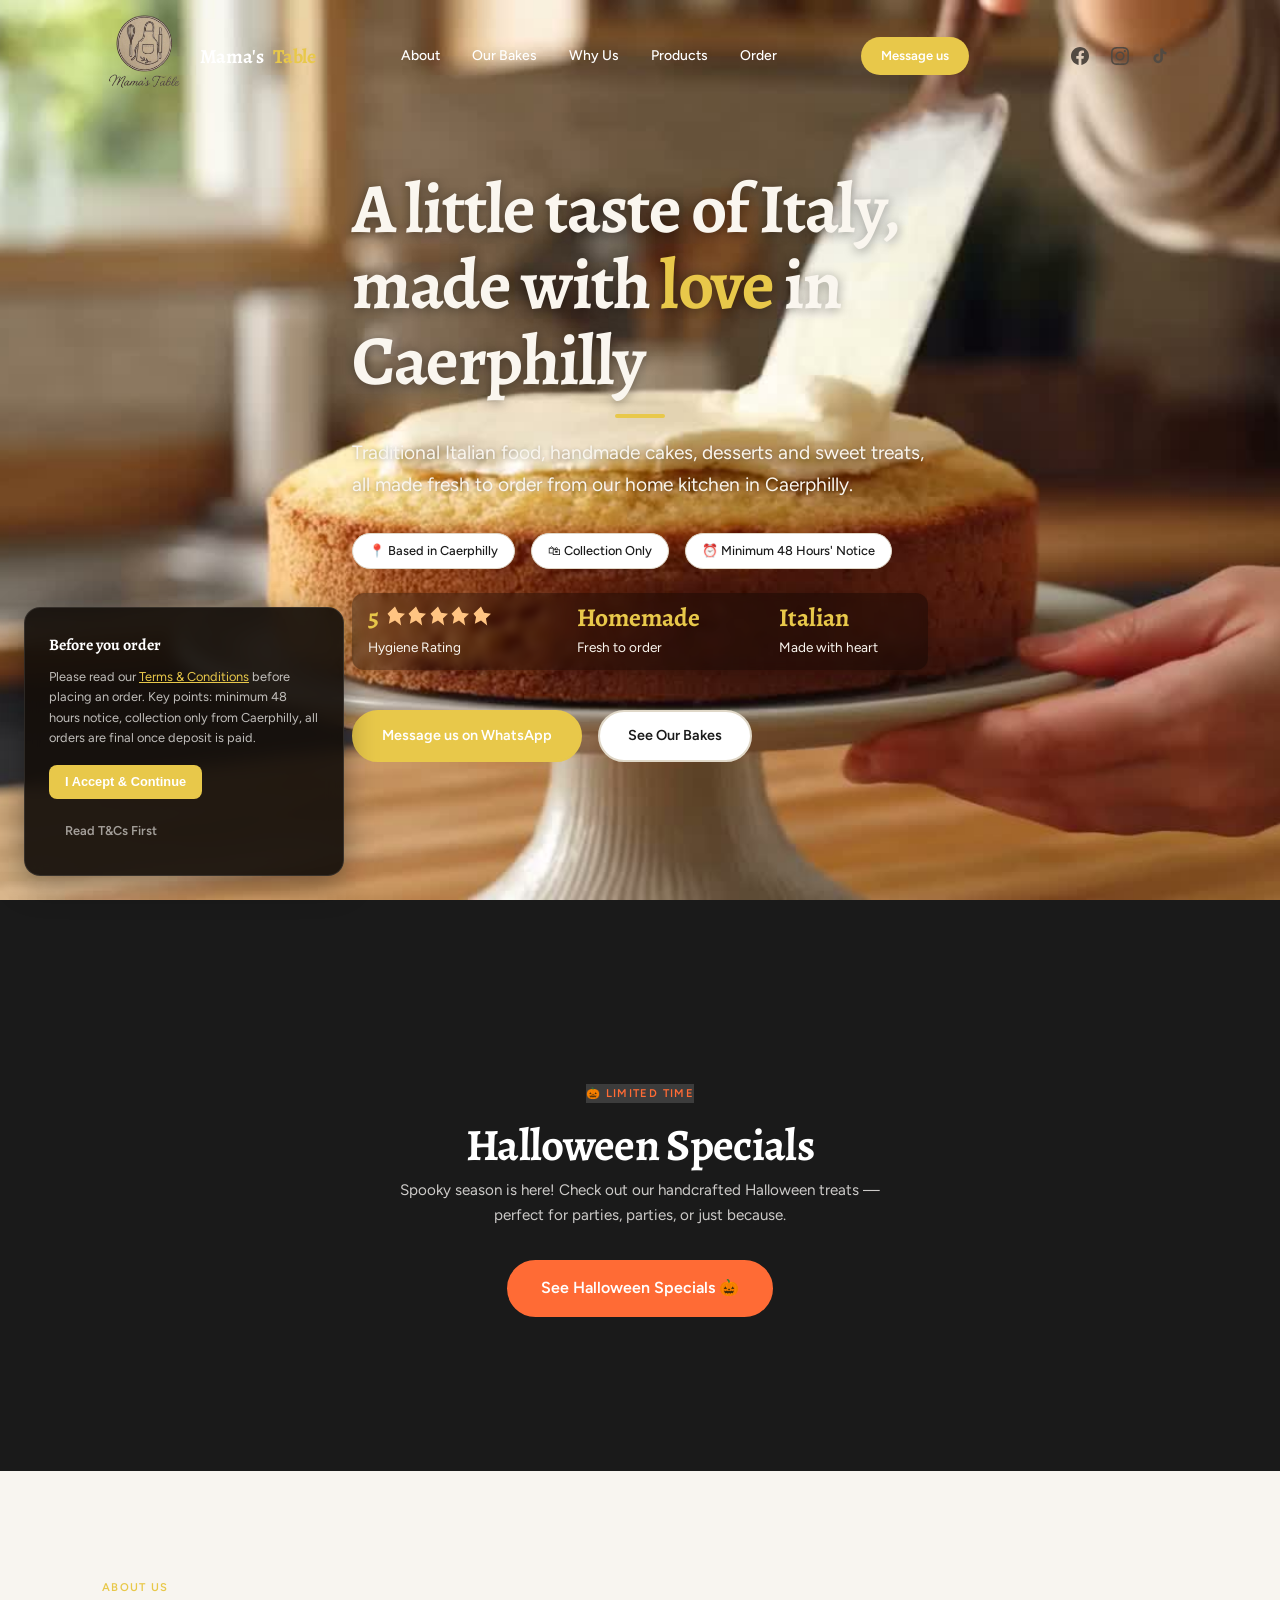
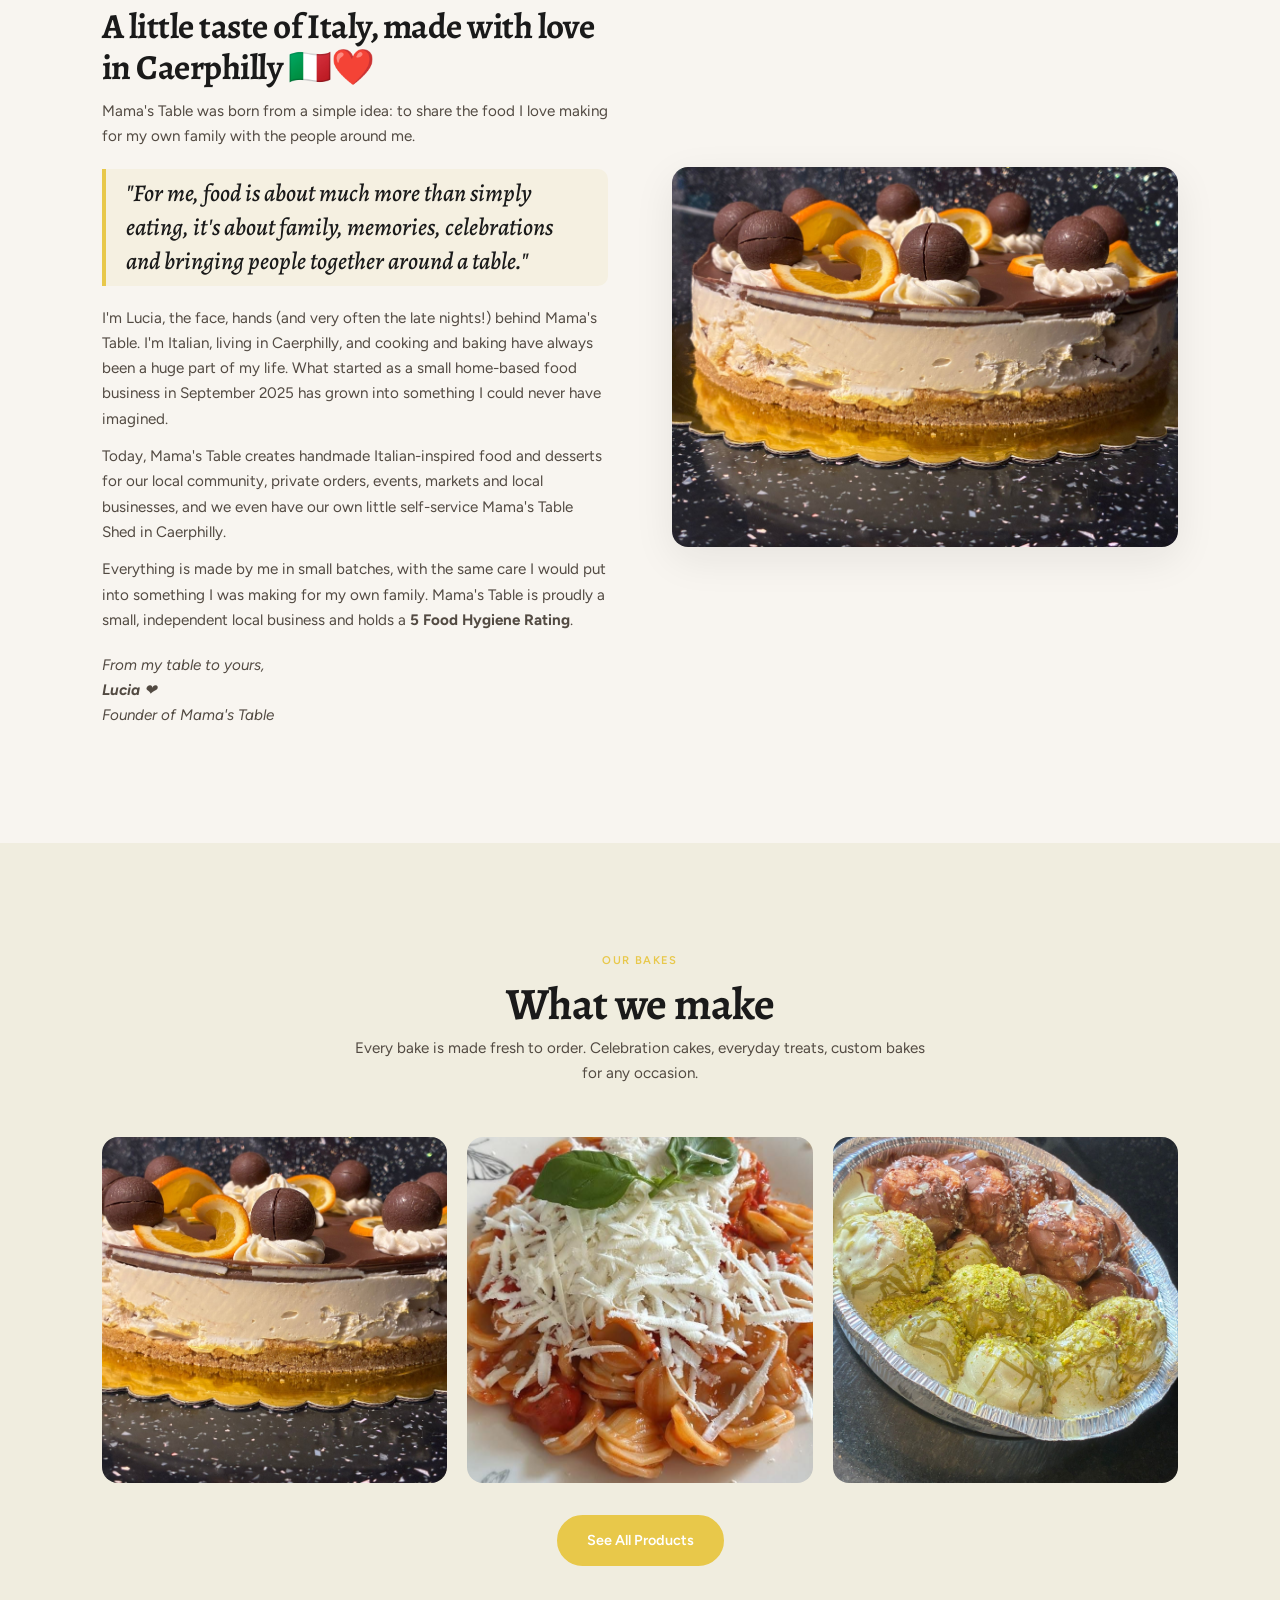
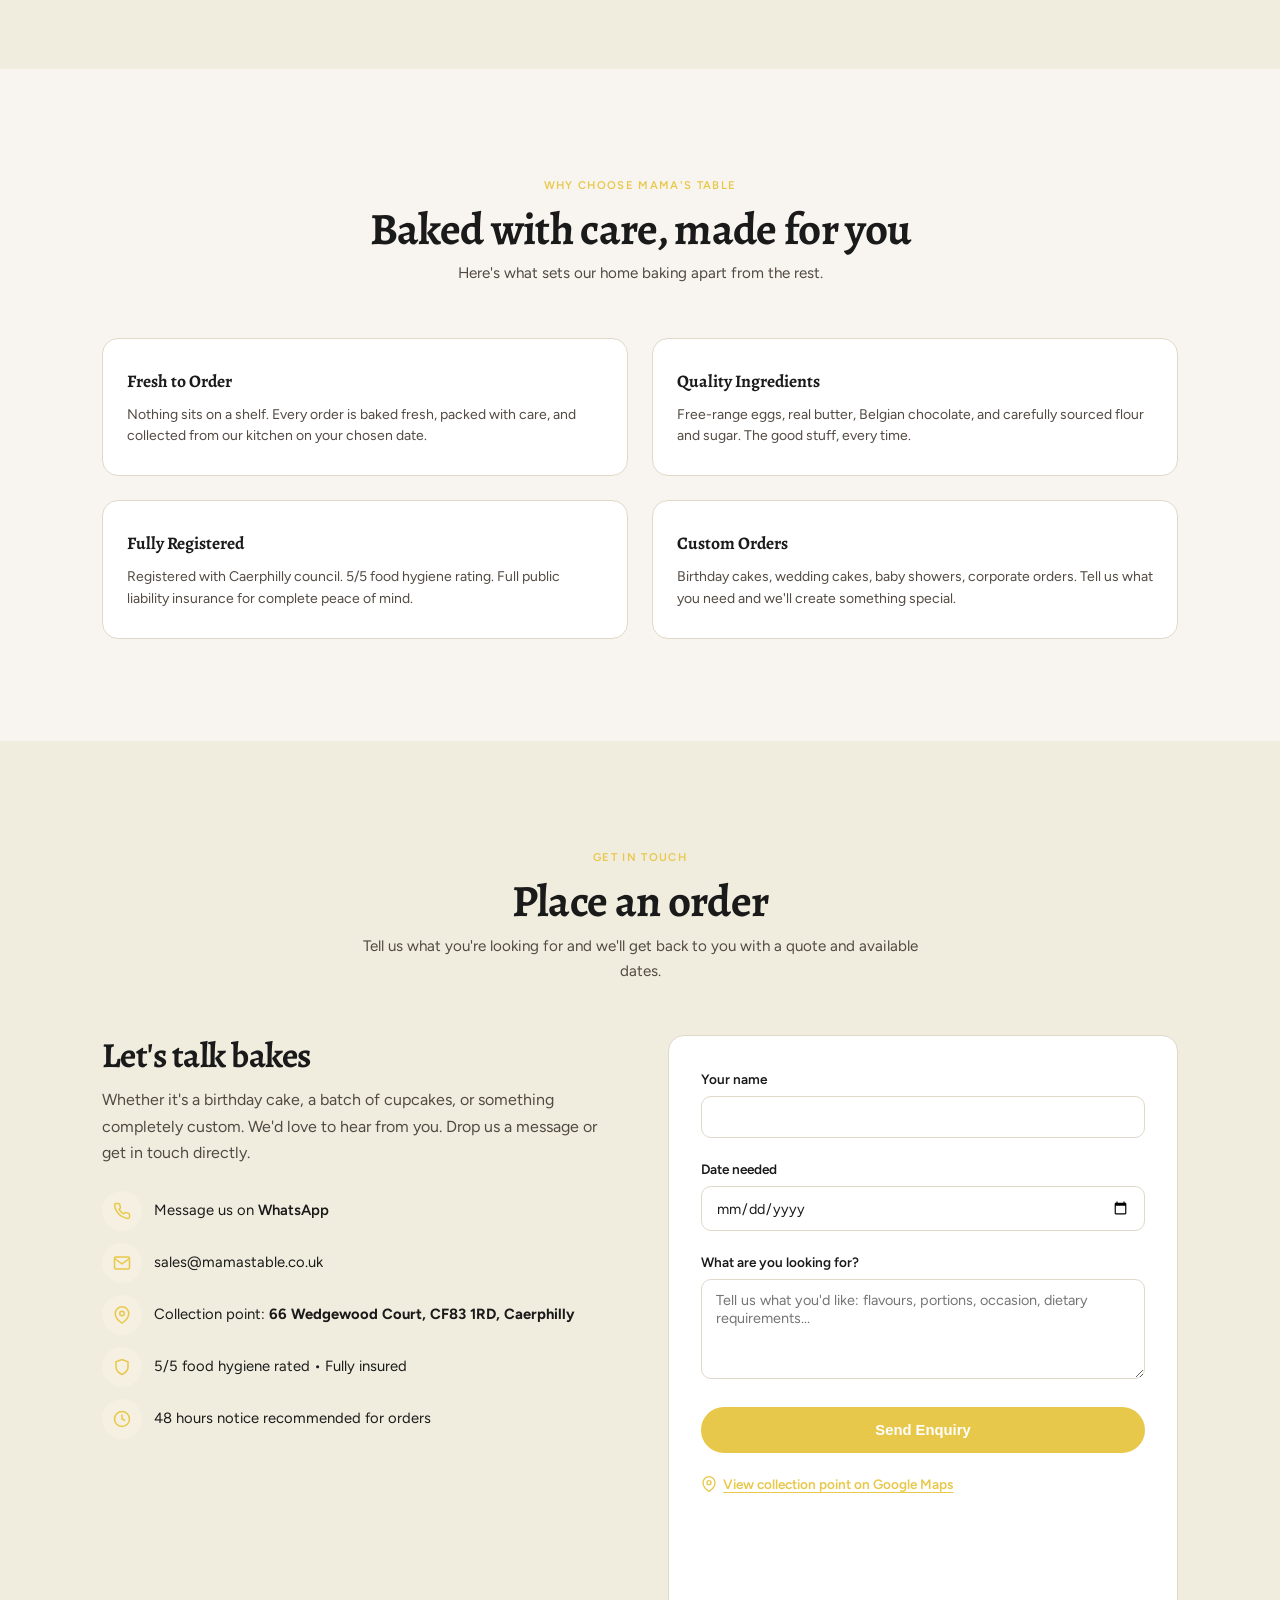
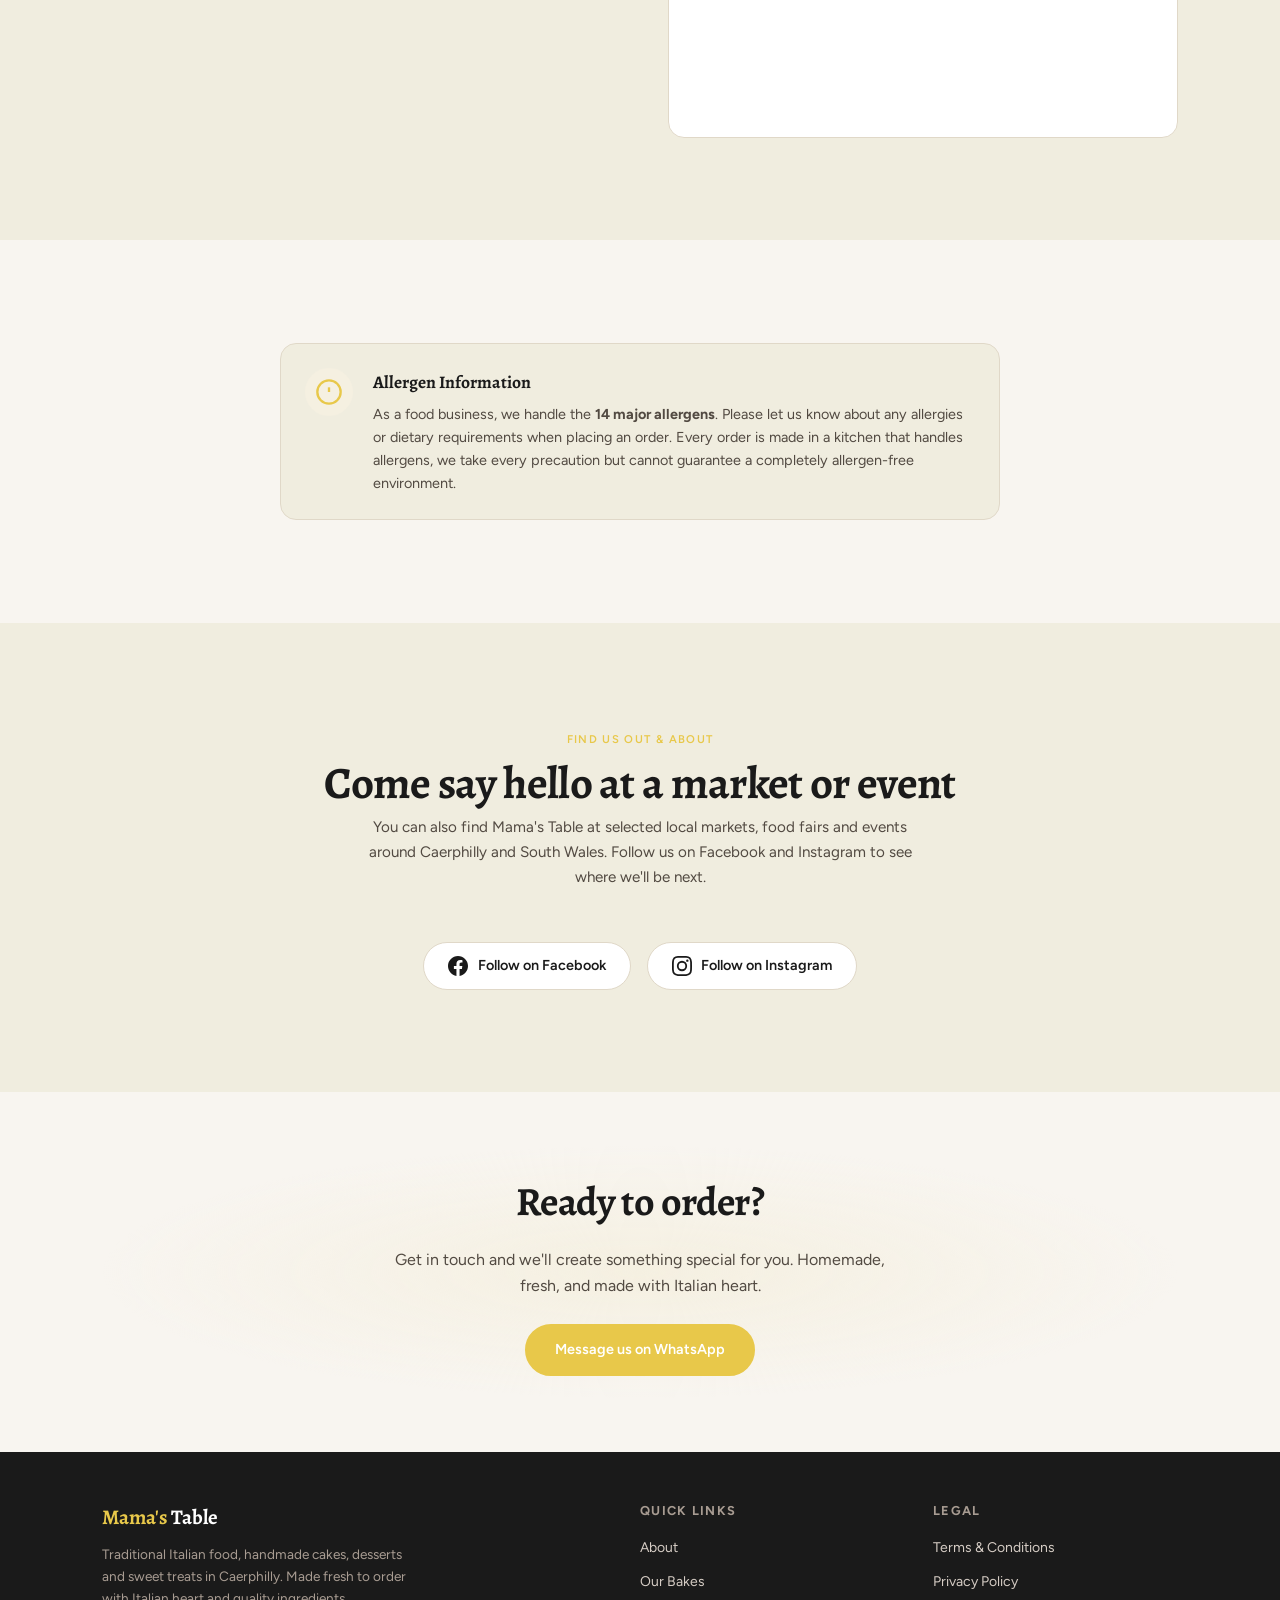
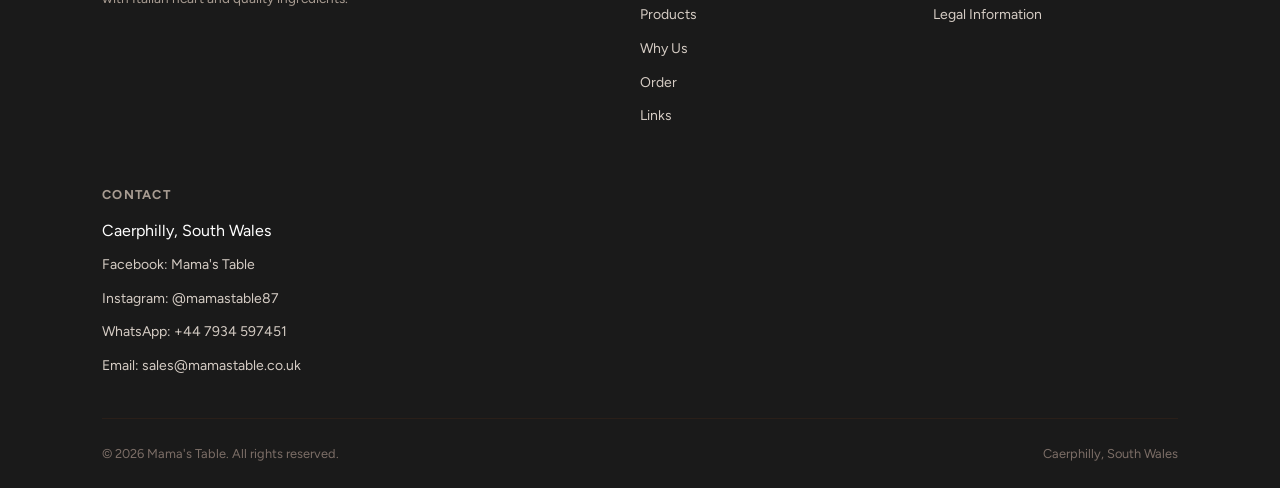
==== index.html @ f3aee279 "Add new pictures to the website" ====
<!DOCTYPE html>
<html lang="en">
<head>
<meta charset="UTF-8">
<meta name="viewport" content="width=device-width, initial-scale=1.0, viewport-fit=cover">
<title>Mama's Table | Traditional Italian Food, Cakes & Desserts | Caerphilly</title>
<meta name="description" content="Mama's Table in Caerphilly. Traditional Italian food, handmade cakes, desserts, fresh pasta, lasagne, ravioli and sweet treats. Made fresh to order with Italian heart. Collection only.">
<meta name="theme-color" content="#0a0a0a">
<!-- Open Graph -->
<meta property="og:type" content="website">
<meta property="og:url" content="https://mamastable.co.uk/">
<meta property="og:title" content="Mama's Table | Traditional Italian Food, Cakes & Desserts | Caerphilly">
<meta property="og:description" content="Traditional Italian food, handmade cakes, desserts and sweet treats in Caerphilly. Made fresh to order with Italian heart. 5-star hygiene rating.">
<meta property="og:image" content="https://mamastable.co.uk/img/logo.png">
<!-- Twitter Card -->
<meta name="twitter:card" content="summary">
<meta name="twitter:title" content="Mama's Table | Caerphilly Home Baking">
<meta name="twitter:description" content="Traditional Italian food, handmade cakes and sweet treats in Caerphilly. Made fresh to order.">
<link rel="preconnect" href="https://fonts.googleapis.com">
<link rel="preconnect" href="https://fonts.gstatic.com" crossorigin>
<link href="https://fonts.googleapis.com/css2?family=Alegreya:ital,wght@0,500;0,600;0,700;0,800;1,500;1,600&display=swap" rel="stylesheet">
<link href="https://fonts.googleapis.com/css2?family=Figtree:wght@400;500;600;700&display=swap" rel="stylesheet">
<link rel="stylesheet" href="css/style.css">
<link rel="preload" as="image" href="hero-frames/ezgif-frame-001.jpg">
<link rel="icon" type="image/png" href="img/logo.png">
<!-- LocalBusiness Schema -->
<script type="application/ld+json">
{
  "@context": "https://schema.org",
  "@type": ["Bakery", "FoodEstablishment", "LocalBusiness"],
  "name": "Mama's Table",
  "description": "Handmade Italian-inspired cakes, desserts and sweet treats in Caerphilly, South Wales. Made fresh to order.",
  "url": "https://mamastable.co.uk",
  "telephone": "+44-7934-597451",
  "address": {
    "@type": "PostalAddress",
    "streetAddress": "66 Wedgewood Court",
    "addressLocality": "Caerphilly",
    "addressRegion": "Wales",
    "postalCode": "CF83 1RD",
    "addressCountry": "GB"
  },
  "geo": {
    "@type": "GeoCoordinates",
    "latitude": "51.5727",
    "longitude": "-3.2169"
  },
  "openingHoursSpecification": [
    {
      "@type": "OpeningHoursSpecification",
      "dayOfWeek": ["Monday","Tuesday","Wednesday","Thursday","Friday","Saturday"],
      "opens": "09:00",
      "closes": "17:00"
    }
  ],
  "priceRange": "££",
  "servesCuisine": ["Italian", "Bakery", "Cakes", "Desserts"],
  "image": {
    "@type": "ImageObject",
    "url": "https://mamastable.co.uk/img/logo.png"
  },
  "sameAs": [
    "https://www.instagram.com/mamastable87",
    "https://www.facebook.com/mamastable87",
    "https://www.tiktok.com/@mamas.table15"
  ]
}
</script>
</head>
<style>
.splash{position:fixed;inset:0;z-index:9999;background:var(--ink);display:flex;align-items:center;justify-content:center;opacity:1;transition:opacity .5s ease-out}
.splash.fadeout{opacity:0}
.splash-logo{display:block;width:160px;height:auto;animation:splashPulse 2s ease-in-out infinite}
@keyframes splashPulse{0%,100%{transform:scale(1)}50%{transform:scale(1.05)}}
@media(prefers-reduced-motion:reduce){.splash-logo{animation:none}}
/* Terms Modal */
.terms-backdrop{position:fixed;bottom:1.5rem;left:1.5rem;z-index:9998;background:rgba(20,15,10,.92);backdrop-filter:blur(8px);border-radius:16px;padding:1.5rem;max-width:320px;width:calc(100vw - 3rem);box-shadow:0 8px 32px rgba(0,0,0,.4);border:1px solid rgba(255,255,255,.1)}
.terms-modal{text-align:left}
.terms-modal h2{font-family:var(--head);font-size:1rem;margin-bottom:.5rem;color:var(--white,#faf8f5)}
.terms-modal p{color:rgba(250,248,245,.75);font-size:.8rem;line-height:1.6;margin-bottom:1rem}
.terms-modal p a{color:var(--accent,#b07d4e);text-decoration:underline}
.terms-btns{display:flex;gap:.75rem;flex-wrap:wrap}
.terms-btns .btn{padding:.6rem 1rem;border-radius:8px;font-size:.8rem;font-weight:600;cursor:pointer;border:none;text-decoration:none;display:inline-block}
.btn-accept{background:var(--accent,#b07d4e);color:#fff}
.btn-accept:hover{background:#9a6a3a}
.btn-decline{background:transparent;color:rgba(250,248,245,.6);border:1px solid rgba(255,255,255,.2)}
.btn-decline:hover{color:rgba(250,248,245,.9);border-color:rgba(255,255,255,.4)}
@media(max-width:480px){.terms-backdrop{bottom:1rem;left:1rem;right:1rem;max-width:none;padding:1.25rem}}
</style>
<body>
<div class="splash" id="splash">
  <img src="img/logo.png" alt="Mama's Table" class="splash-logo">
</div>
<div class="terms-backdrop" id="terms-backdrop" role="dialog" aria-modal="true" aria-labelledby="terms-title" style="display:none">
  <div class="terms-modal">
    <h2 id="terms-title">Before you order</h2>
    <p>Please read our <a href="terms.html" target="_blank">Terms & Conditions</a> before placing an order. Key points: minimum 48 hours notice, collection only from Caerphilly, all orders are final once deposit is paid.</p>
    <div class="terms-btns">
      <button class="btn btn-accept" id="terms-accept">I Accept &amp; Continue</button>
      <a href="terms.html" class="btn btn-decline" target="_blank">Read T&Cs First</a>
    </div>
  </div>
</div>
<script>
(function(){
  var splash=document.getElementById('splash');
  if(!splash)return;
  var minTime=600,hardCap=4000,start=Date.now(),done=false;
  function hide(){if(done)return;done=true;splash.classList.add('fadeout');setTimeout(function(){splash.parentNode.removeChild(splash)},500);}
  window.addEventListener('load',hide);
  setTimeout(hide,Math.max(hardCap,0));
  setTimeout(hide,Math.max(minTime+(Date.now()-start),minTime));
})();
(function(){
  var backdrop=document.getElementById('terms-backdrop');
  var accept=document.getElementById('terms-accept');
  if(!backdrop||!accept)return;
  if(localStorage.getItem('mamas-terms-accepted')){backdrop.style.display='none';return;}
  backdrop.style.display='flex';
  accept.addEventListener('click',function(){
    localStorage.setItem('mamas-terms-accepted','1');
    backdrop.style.display='none';
  });
})();
</script>


<a href="#main" class="skip-link">Skip to main content</a>

<nav id="nav">
  <div class="container nav-inner">
    <a href="index.html" class="nav-logo">
      <img src="img/logo.png" alt="">
      Mama's <span>Table</span>
    </a>
    <div class="nav-links">
      <a href="#about">About</a>
      <a href="#bakes">Our Bakes</a>
      <a href="#values">Why Us</a>
      <a href="products.html">Products</a>
      <a href="#order">Order</a>
    </div>
    <a href="https://api.whatsapp.com/send?phone=447934597451" target="_blank" class="nav-cta">Message us</a>
    <div class="nav-socials">
      <a href="https://www.facebook.com/mamastable87" target="_blank" rel="noopener" aria-label="Facebook" class="nav-social-link">
        <svg viewBox="0 0 24 24" width="18" height="18" fill="currentColor"><path d="M24 12.073c0-6.627-5.373-12-12-12s-12 5.373-12 12c0 5.99 4.388 10.954 10.125 11.854v-8.385H7.078v-3.47h3.047V9.43c0-3.007 1.792-4.669 4.533-4.669 1.312 0 2.686.235 2.686.235v2.953H15.83c-1.491 0-1.956.925-1.956 1.874v2.25h3.328l-.532 3.47h-2.796v8.385C19.612 23.027 24 18.062 24 12.073z"/></svg>
      </a>
      <a href="https://www.instagram.com/mamastable87/" target="_blank" rel="noopener" aria-label="Instagram" class="nav-social-link">
        <svg viewBox="0 0 24 24" width="18" height="18" fill="currentColor"><path d="M12 2.163c3.204 0 3.584.012 4.85.07 3.252.148 4.771 1.691 4.919 4.919.058 1.265.069 1.645.069 4.849 0 3.205-.012 3.584-.069 4.849-.149 3.225-1.664 4.771-4.919 4.919-1.266.058-1.644.07-4.85.07-3.204 0-3.584-.012-4.849-.07-3.26-.149-4.771-1.699-4.919-4.92-.058-1.265-.07-1.644-.07-4.849 0-3.204.013-3.583.07-4.849.149-3.227 1.664-4.771 4.919-4.919 1.266-.057 1.645-.069 4.849-.069zM12 0C8.741 0 8.333.014 7.053.072 2.695.272.273 2.69.073 7.052.014 8.333 0 8.741 0 12c0 3.259.014 3.668.072 4.948.2 4.358 2.618 6.78 6.98 6.98C8.333 23.986 8.741 24 12 24c3.259 0 3.668-.014 4.948-.072 4.354-.2 6.782-2.618 6.979-6.98.059-1.28.073-1.689.073-4.948 0-3.259-.014-3.667-.072-4.947-.196-4.354-2.617-6.78-6.979-6.98C15.668.014 15.259 0 12 0zm0 5.838a6.162 6.162 0 100 12.324 6.162 6.162 0 000-12.324zM12 16a4 4 0 110-8 4 4 0 010 8zm6.406-11.845a1.44 1.44 0 100 2.881 1.44 1.44 0 000-2.881z"/></svg>
      </a>
      <a href="https://www.tiktok.com/@mamas.table15" target="_blank" rel="noopener" aria-label="TikTok" class="nav-social-link">
        <svg viewBox="0 0 24 24" width="18" height="18" fill="currentColor"><path d="M19.59 6.69a4.83 4.83 0 01-3.77-4.25V2h-3.45v13.67a2.89 2.89 0 01-2.88 2.5 2.89 2.89 0 01-2.89-2.89 2.89 2.89 0 012.89-2.89c.28 0 .54.04.79.1V9.01a6.34 6.34 0 00-.79-.05 6.34 6.34 0 00-6.34 6.34 6.34 6.34 0 006.34 6.34 6.34 6.34 0 006.33-6.34V8.69a8.18 8.18 0 004.78 1.43V6.69a4.85 4.85 0 01-1-.02z"/></svg>
      </a>
    </div>
    <button class="nav-burger" aria-label="Toggle menu" aria-expanded="false">
      <span></span>
      <span></span>
      <span></span>
    </button>
  </div>
</nav>

<main id="main">

<!-- HERO -->
<section class="hero">
  <video id="hero-video" fetchpriority="high" preload="auto" autoplay muted loop playsinline poster="hero-frames/ezgif-frame-001.jpg" src="videos/hero.mp4" title="Mama's Table — traditional Italian food"></video>
  <div class="container hero-content">
    <div class="rv">
      <h1>A little taste of Italy,<br>made with <span class="accent">love</span> in Caerphilly</h1>
      <p>Traditional Italian food, handmade cakes, desserts and sweet treats, all made fresh to order from our home kitchen in Caerphilly.</p>
      <div class="hero-badges">
        <span class="hero-badge">📍 Based in Caerphilly</span>
        <span class="hero-badge">🛍 Collection Only</span>
        <span class="hero-badge">⏰ Minimum 48 Hours' Notice</span>
      </div>
      <div class="hero-stats rv rv-1">
        <div class="hero-stat">
        <strong class="num">5</strong>
        <span class="rating-stars" aria-label="5 out of 5 stars">
          <svg viewBox="0 0 24 24" aria-hidden="true"><path d="M12 .587l3.668 7.562 8.332 1.151-6.064 5.828 1.48 8.279L12 17.446l-7.416 3.967 1.48-8.279L3.002 9.301z"/></svg>
          <svg viewBox="0 0 24 24" aria-hidden="true"><path d="M12 .587l3.668 7.562 8.332 1.151-6.064 5.828 1.48 8.279L12 17.446l-7.416 3.967 1.48-8.279L3.002 9.301z"/></svg>
          <svg viewBox="0 0 24 24" aria-hidden="true"><path d="M12 .587l3.668 7.562 8.332 1.151-6.064 5.828 1.48 8.279L12 17.446l-7.416 3.967 1.48-8.279L3.002 9.301z"/></svg>
          <svg viewBox="0 0 24 24" aria-hidden="true"><path d="M12 .587l3.668 7.562 8.332 1.151-6.064 5.828 1.48 8.279L12 17.446l-7.416 3.967 1.48-8.279L3.002 9.301z"/></svg>
          <svg viewBox="0 0 24 24" aria-hidden="true"><path d="M12 .587l3.668 7.562 8.332 1.151-6.064 5.828 1.48 8.279L12 17.446l-7.416 3.967 1.48-8.279L3.002 9.301z"/></svg>
        </span>
        <span>Hygiene Rating</span>
      </div>
        <div class="hero-stat"><strong>Homemade</strong><span>Fresh to order</span></div>
        <div class="hero-stat"><strong>Italian</strong><span>Made with heart</span></div>
      </div>
      <div class="hero-actions">
        <a href="https://api.whatsapp.com/send?phone=447934597451" target="_blank" class="btn btn-primary">Message us on WhatsApp</a>
        <a href="#bakes" class="btn btn-outline">See Our Bakes</a>
      </div>
    </div>
  </div>
</section>

<!-- HALLOWEEN -->
<section class="section" id="halloween" style="background:var(--ink);color:var(--white);">
  <div class="container">
    <div class="section-title text-center" style="padding-top:clamp(3rem,6vw,5rem);">
      <span class="tag" style="background:rgba(255,255,255,.15);color:#ff6b35;">🎃 Limited Time</span>
      <h2 style="color:var(--white);margin-top:.5rem;">Halloween Specials</h2>
      <p style="color:rgba(250,248,245,.8);max-width:500px;margin:0 auto 2rem;">
        Spooky season is here! Check out our handcrafted Halloween treats — perfect for parties, parties, or just because.
      </p>
      <a href="products.html#halloween" class="btn btn-primary" style="background:#ff6b35;color:#fff;border-color:#ff6b35;font-size:1rem;padding:.85rem 2rem;">
        See Halloween Specials 🎃
      </a>
    </div>
  </div>
</section>

<!-- ABOUT -->
<section class="section" id="about">
  <div class="container">
    <div class="about-grid">
      <div class="about-text rv">
        <span class="tag">About Us</span>
        <h2>A little taste of Italy, made with love in Caerphilly 🇮🇹❤️</h2>
        <p class="about-lead">Mama's Table was born from a simple idea: to share the food I love making for my own family with the people around me.</p>
        <blockquote class="about-quote">"For me, food is about much more than simply eating, it's about family, memories, celebrations and bringing people together around a table."</blockquote>
        <p>I'm Lucia, the face, hands (and very often the late nights!) behind Mama's Table. I'm Italian, living in Caerphilly, and cooking and baking have always been a huge part of my life. What started as a small home-based food business in September 2025 has grown into something I could never have imagined.</p>
        <p>Today, Mama's Table creates handmade Italian-inspired food and desserts for our local community, private orders, events, markets and local businesses, and we even have our own little self-service Mama's Table Shed in Caerphilly.</p>
        <p>Everything is made by me in small batches, with the same care I would put into something I was making for my own family. Mama's Table is proudly a small, independent local business and holds a <strong>5 Food Hygiene Rating</strong>.</p>
        <p class="about-signoff">From my table to yours,<br><strong>Lucia ❤️</strong><br><em>Founder of Mama's Table</em></p>
      </div>
      <div class="about-image rv rv-1">
        <img src="photos/cakes/WhatsApp Image 2026-09-02 at 10.00.38.jpeg" alt="Mama's Table homemade bakes" loading="lazy">
      </div>
    </div>
  </div>
</section>

<!-- GALLERY / BAKES -->
<section class="section section-alt" id="bakes">
  <div class="container">
    <div class="section-title text-center">
      <span class="tag">Our Bakes</span>
      <h2>What we make</h2>
      <p>Every bake is made fresh to order. Celebration cakes, everyday treats, custom bakes for any occasion.</p>
    </div>
    <div class="gallery-grid">
      <div class="gallery-item rv">
        <img src="photos/cakes/WhatsApp Image 2026-09-02 at 10.00.38.jpeg" alt="Celebration cakes" loading="lazy">
        <span class="gallery-label">Celebration Cakes</span>
      </div>
      <div class="gallery-item rv rv-1">
        <img src="photos/cupcakes/WhatsApp Image 2026-09-02 at 09.55.13.jpeg" alt="Freshly baked cupcakes" loading="lazy">
        <span class="gallery-label">Cupcakes</span>
      </div>
      <div class="gallery-item rv rv-2">
        <img src="photos/traybakes/WhatsApp Image 2026-09-02 at 09.54.55.jpeg" alt="Traybakes" loading="lazy">
        <span class="gallery-label">Traybakes</span>
      </div>
    </div>
    <div style="text-align:center;margin-top:2rem">
      <a href="products.html" class="btn btn-primary">See All Products</a>
    </div>
  </div>
</section>

<!-- VALUES -->
<section class="section" id="values">
  <div class="container">
    <div class="section-title text-center">
      <span class="tag">Why Choose Mama's Table</span>
      <h2>Baked with care, made for you</h2>
      <p>Here's what sets our home baking apart from the rest.</p>
    </div>
    <div class="values-grid">
      <div class="value-card rv">
        <h3>Fresh to Order</h3>
        <p>Nothing sits on a shelf. Every order is baked fresh, packed with care, and collected from our kitchen on your chosen date.</p>
      </div>
      <div class="value-card rv rv-1">
        <h3>Quality Ingredients</h3>
        <p>Free-range eggs, real butter, Belgian chocolate, and carefully sourced flour and sugar. The good stuff, every time.</p>
      </div>
      <div class="value-card rv rv-2">
        <h3>Fully Registered</h3>
        <p>Registered with Caerphilly council. 5/5 food hygiene rating. Full public liability insurance for complete peace of mind.</p>
      </div>
      <div class="value-card rv rv-3">
        <h3>Custom Orders</h3>
        <p>Birthday cakes, wedding cakes, baby showers, corporate orders. Tell us what you need and we'll create something special.</p>
      </div>
    </div>
  </div>
</section>

<!-- ORDER / CONTACT -->
<section class="section section-alt" id="order">
  <div class="container">
    <div class="section-title text-center">
      <span class="tag">Get in Touch</span>
      <h2>Place an order</h2>
      <p>Tell us what you're looking for and we'll get back to you with a quote and available dates.</p>
    </div>
    <div class="contact-grid">
      <div class="contact-info rv">
        <h2>Let's talk bakes</h2>
        <p>Whether it's a birthday cake, a batch of cupcakes, or something completely custom. We'd love to hear from you. Drop us a message or get in touch directly.</p>
        <div class="contact-detail">
          <div class="icon"><svg viewBox="0 0 24 24" fill="none" stroke="currentColor" stroke-width="2"><path d="M22 16.92v3a2 2 0 01-2.18 2 19.79 19.79 0 01-8.63-3.07 19.5 19.5 0 01-6-6 19.79 19.79 0 01-3.07-8.67A2 2 0 014.11 2h3a2 2 0 012 1.72 12.84 12.84 0 00.7 2.81 2 2 0 01-.45 2.11L8.09 9.91a16 16 0 006 6l1.27-1.27a2 2 0 012.11-.45 12.84 12.84 0 002.81.7A2 2 0 0122 16.92z"/></svg></div>
          <span>Message us on <a href="https://api.whatsapp.com/send?phone=447934597451" target="_blank" style="color:inherit;font-weight:600;">WhatsApp</a></span>
        </div>
        <div class="contact-detail">
          <div class="icon"><svg viewBox="0 0 24 24" fill="none" stroke="currentColor" stroke-width="2"><path d="M4 4h16c1.1 0 2 .9 2 2v12c0 1.1-.9 2-2 2H4c-1.1 0-2-.9-2-2V6c0-1.1.9-2 2-2z"/><polyline points="22,6 12,13 2,6"/></svg></div>
          <span><a href="mailto:sales@mamastable.co.uk">sales@mamastable.co.uk</a></span>
        </div>
        <div class="contact-detail">
          <div class="icon"><svg viewBox="0 0 24 24" fill="none" stroke="currentColor" stroke-width="2"><path d="M21 10c0 7-9 13-9 13s-9-6-9-13a9 9 0 0118 0z"/><circle cx="12" cy="10" r="3"/></svg></div>
          <span>Collection point: <strong>66 Wedgewood Court, CF83 1RD, Caerphilly</strong></span>
        </div>
        <div class="contact-detail">
          <div class="icon"><svg viewBox="0 0 24 24" fill="none" stroke="currentColor" stroke-width="2"><path d="M12 22s8-4 8-10V5l-8-3-8 3v7c0 6 8 10 8 10z"/></svg></div>
          <span>5/5 food hygiene rated &bull; Fully insured</span>
        </div>
        <div class="contact-detail">
          <div class="icon"><svg viewBox="0 0 24 24" fill="none" stroke="currentColor" stroke-width="2"><circle cx="12" cy="12" r="10"/><path d="M12 6v6l4 2"/></svg></div>
          <span>48 hours notice recommended for orders</span>
        </div>
      </div>
      <form class="order-form rv rv-1" id="order-form" action="https://api.web3forms.com/submit" method="POST">
        <input type="hidden" name="access_key" value="5829a031-1d8b-4469-8a48-2f0d434fff0d">
        <input type="hidden" name="subject" value="New Mama's Table Order Enquiry">
        <div class="form-group">
          <label for="name">Your name</label>
          <input type="text" id="name" name="name" required>
        </div>
        <div class="form-group">
          <label for="date">Date needed</label>
          <input type="date" id="date" name="date">
        </div>
        <div class="form-group">
          <label for="message">What are you looking for?</label>
          <textarea id="message" name="message" rows="4" placeholder="Tell us what you'd like: flavours, portions, occasion, dietary requirements..." required></textarea>
        </div>
        <button type="submit" class="btn-submit">Send Enquiry</button>
        <div class="order-map">
          <a href="https://www.google.com/maps?q=66+Wedgewood+Court,+CF83+1RD,+Caerphilly" target="_blank" rel="noopener" class="order-map-link">
            <svg viewBox="0 0 24 24" fill="none" stroke="currentColor" stroke-width="2" width="16" height="16"><path d="M21 10c0 7-9 13-9 13s-9-6-9-13a9 9 0 0118 0z"/><circle cx="12" cy="10" r="3"/></svg>
            View collection point on Google Maps
          </a>
          <iframe
            src="https://www.google.com/maps?q=66+Wedgewood+Court,+CF83+1RD,+Caerphilly&output=embed&zoom=15&height=200"
            width="100%"
            height="200"
            style="border:0;border-radius:var(--radius);display:block;"
            allowfullscreen=""
            loading="lazy"
            referrerpolicy="no-referrer-when-downgrade"
            title="Mama's Table collection point — 66 Wedgewood Court, Caerphilly">
          </iframe>
        </div>
      </form>
    </div>
  </div>
</section>

<!-- ALLERGEN NOTICE -->
<section class="section" id="allergens">
  <div class="container">
    <div class="allergen-banner">
      <div class="allergen-icon">
        <svg viewBox="0 0 24 24" fill="none" stroke="currentColor" stroke-width="2" width="28" height="28">
          <circle cx="12" cy="12" r="10"/>
          <line x1="12" y1="8" x2="12" y2="12"/>
          <line x1="12" y1="16" x2="12.01" y2="16"/>
        </svg>
      </div>
      <div>
        <h3>Allergen Information</h3>
        <p>As a food business, we handle the <strong>14 major allergens</strong>. Please let us know about any allergies or dietary requirements when placing an order. Every order is made in a kitchen that handles allergens, we take every precaution but cannot guarantee a completely allergen-free environment.</p>
      </div>
    </div>
  </div>
</section>

<!-- MARKETS & EVENTS -->
<section class="section section-alt" id="events">
  <div class="container">
    <div class="section-title text-center">
      <span class="tag">Find Us Out &amp; About</span>
      <h2>Come say hello at a market or event</h2>
      <p>You can also find Mama's Table at selected local markets, food fairs and events around Caerphilly and South Wales. Follow us on Facebook and Instagram to see where we'll be next.</p>
    </div>
    <div class="events-socials">
      <a href="https://www.facebook.com/mamastable87" target="_blank" rel="noopener" class="social-link">
        <svg viewBox="0 0 24 24" width="20" height="20" fill="currentColor"><path d="M24 12.073c0-6.627-5.373-12-12-12s-12 5.373-12 12c0 5.99 4.388 10.954 10.125 11.854v-8.385H7.078v-3.47h3.047V9.43c0-3.007 1.792-4.669 4.533-4.669 1.312 0 2.686.235 2.686.235v2.953H15.83c-1.491 0-1.956.925-1.956 1.874v2.25h3.328l-.532 3.47h-2.796v8.385C19.612 23.027 24 18.062 24 12.073z"/></svg>
        Follow on Facebook
      </a>
      <a href="https://www.instagram.com/mamastable87/" target="_blank" rel="noopener" class="social-link">
        <svg viewBox="0 0 24 24" width="20" height="20" fill="currentColor"><path d="M12 2.163c3.204 0 3.584.012 4.85.07 3.252.148 4.771 1.691 4.919 4.919.058 1.265.069 1.645.069 4.849 0 3.205-.012 3.584-.069 4.849-.149 3.225-1.664 4.771-4.919 4.919-1.266.058-1.644.07-4.85.07-3.204 0-3.584-.012-4.849-.07-3.26-.149-4.771-1.699-4.919-4.92-.058-1.265-.07-1.644-.07-4.849 0-3.204.013-3.583.07-4.849.149-3.227 1.664-4.771 4.919-4.919 1.266-.057 1.645-.069 4.849-.069zM12 0C8.741 0 8.333.014 7.053.072 2.695.272.273 2.69.073 7.052.014 8.333 0 8.741 0 12c0 3.259.014 3.668.072 4.948.2 4.358 2.618 6.78 6.98 6.98C8.333 23.986 8.741 24 12 24c3.259 0 3.668-.014 4.948-.072 4.354-.2 6.782-2.618 6.979-6.98.059-1.28.073-1.689.073-4.948 0-3.259-.014-3.667-.072-4.947-.196-4.354-2.617-6.78-6.979-6.98C15.668.014 15.259 0 12 0zm0 5.838a6.162 6.162 0 100 12.324 6.162 6.162 0 000-12.324zM12 16a4 4 0 110-8 4 4 0 010 8zm6.406-11.845a1.44 1.44 0 100 2.881 1.44 1.44 0 000-2.881z"/></svg>
        Follow on Instagram
      </a>
    </div>
  </div>
</section>

<!-- CTA -->
<section class="cta-block">
  <div class="container">
    <div class="rv">
      <h2>Ready to order?</h2>
      <p>Get in touch and we'll create something special for you. Homemade, fresh, and made with Italian heart.</p>
      <a href="https://api.whatsapp.com/send?phone=447934597451" target="_blank" class="btn btn-primary">Message us on WhatsApp</a>
    </div>
  </div>
</section>

</main>

<!-- Sticky CTA -->
<div class="sticky-cta" aria-label="Message us on WhatsApp" style="opacity:0;">
  <a href="https://api.whatsapp.com/send?phone=447934597451" target="_blank" style="color:inherit; text-decoration:none; display:flex; align-items:center; gap:6px;">
    <img src="img/whatsapp.png" alt="WhatsApp" style="width:20px;height:20px;">
    Message us
  </a>
</div>

<footer>
  <div class="container">
    <div class="footer-grid">
      <div>
        <span class="footer-logo"><span>Mama's</span> Table</span>
        <p>Traditional Italian food, handmade cakes, desserts and sweet treats in Caerphilly. Made fresh to order with Italian heart and quality ingredients.</p>
      </div>
      <div>
        <h4>Quick Links</h4>
        <ul>
          <li><a href="#about">About</a></li>
          <li><a href="#bakes">Our Bakes</a></li>
          <li><a href="products.html">Products</a></li>
          <li><a href="#values">Why Us</a></li>
          <li><a href="#order">Order</a></li>
          <li><a href="links.html">Links</a></li>
        </ul>
      </div>
      <div>
        <h4>Legal</h4>
        <ul>
          <li><a href="terms.html">Terms &amp; Conditions</a></li>
          <li><a href="privacy.html">Privacy Policy</a></li>
          <li><a href="legal.html">Legal Information</a></li>
        </ul>
      </div>
      <div>
        <h4>Contact</h4>
        <ul>
          <li>Caerphilly, South Wales</li>
          <li><a href="https://www.facebook.com/mamastable87" target="_blank">Facebook: Mama's Table</a></li>
          <li><a href="https://www.instagram.com/mamastable87/" target="_blank">Instagram: @mamastable87</a></li>
          <li><a href="https://api.whatsapp.com/send?phone=447934597451" target="_blank">WhatsApp: +44 7934 597451</a></li>
          <li><a href="mailto:sales@mamastable.co.uk">Email: sales@mamastable.co.uk</a></li>
        </ul>
      </div>
    </div>
    <div class="footer-bot">
      <span>&copy; 2026 Mama's Table. All rights reserved.</span>
      <span>Caerphilly, South Wales</span>
    </div>
  </div>
</footer>

<script src="js/script.js"></script>
</body>
</html>
---- css/style.css ----
/* ============================================
   Mama's Table — Home Baking, Caerphilly
   Premium Gold-on-Cream Aesthetic
   ============================================ */

/* --- Reset & Variables --- */
*,*::before,*::after{box-sizing:border-box;margin:0;padding:0}
html{scroll-behavior:smooth}

:root{
  /* Premium gold-on-cream palette */
  --bg:#F8F5F0;
  --surface:#F0EDDF;
  --ink:#1a1a1a;
  --ink-muted:#524a42;
  --accent:#E8C84A;
  --accent-hover:#B8860B;
  --accent-light:#F5F0E1;
  --border:#E0D8C8;
  --white:#FFFFFF;
  --success:#2D8C3C;
  --error:#C0392B;
  --shadow:0 4px 24px rgba(26,26,26,.05);
  --shadow-lg:0 12px 40px rgba(26,26,26,.08);
  --radius:16px;
  --radius-sm:10px;
  --head:'Alegreya',Georgia,'Times New Roman',serif;
  --body:'Figtree',system-ui,-apple-system,BlinkMacSystemFont,'Segoe UI',sans-serif;
  --max-w:1140px;
  --section-pad:clamp(4rem,8vw,7rem);
}

/* --- Subtle paper texture overlay --- */
body::before{
  content:'';position:fixed;inset:0;z-index:-1;
  background-image:url("data:image/svg+xml,%3Csvg width='100' height='100' viewBox='0 0 100 100' xmlns='http://www.w3.org/2000/svg'%3E%3Cpath d='M11 18c3.866 0 7-3.134 7-7s-3.134-7-7-7-7 3.134-7 7 3.134 7 7 7zm48 25c3.866 0 7-3.134 7-7s-3.134-7-7-7-7 3.134-7 7 3.134 7 7 7zm-43 7c1.657 0 3-1.343 3-3s-1.343-3-3-3-3 1.343-3 3 1.343 3 3 3zm63 30c1.657 0 3-1.343 3-3s-1.343-3-3-3-3 1.343-3 3 1.343 3 3 3zM34 90c1.657 0 3-1.343 3-3s-1.343-3-3-3-3 1.343-3 3 1.343 3 3 3zm56-76c1.657 0 3-1.343 3-3s-1.343-3-3-3-3 1.343-3 3 1.343 3 3 3zM12 86c2.21 0 4-1.79 4-4s-1.79-4-4-4-4 1.79-4 4 1.79 4 4 4zm28-65c2.21 0 4-1.79 4-4s-1.79-4-4-4-4 1.79-4 4 1.79 4 4 4zm23-11c2.76 0 5-2.24 5-5s-2.24-5-5-5-5 2.24-5 5 2.24 5 5 5zm-6 60c2.21 0 4-1.79 4-4s-1.79-4-4-4-4 1.79-4 4 1.79 4 4 4zm29 4c2.76 0 5-2.24 5-5s-2.24-5-5-5-5 2.24-5 5 2.24 5 5 5zM32 63c2.76 0 5-2.24 5-5s-2.24-5-5-5-5 2.24-5 5 2.24 5 5 5zm57-13c1.103 0 2-.897 2-2s-.897-2-2-2-2 .897-2 2 .897 2 2 2zm-9-20c1.103 0 2-.897 2-2s-.897-2-2-2-2 .897-2 2 .897 2 2 2zM60 91c1.103 0 2-.897 2-2s-.897-2-2-2-2 .897-2 2 .897 2 2 2zM35 41c1.103 0 2-.897 2-2s-.897-2-2-2-2 .897-2 2 .897 2 2 2zM12 60c1.103 0 2-.897 2-2s-.897-2-2-2-2 .897-2 2 .897 2 2 2z' fill='%23d4af3e' fill-opacity='0.03' fill-rule='evenodd'/%3E%3C/svg%3E");
  opacity:.4;pointer-events:none;
}

body{
  font-family:var(--body);
  font-size:1rem;
  line-height:1.65;
  color:var(--ink);
  background:var(--bg);
  -webkit-font-smoothing:antialiased;
  overflow-x:hidden;
}

img{max-width:100%;height:auto;display:block}
a{color:inherit;text-decoration:none}
ul{list-style:none}

/* --- Skip link --- */
.skip-link{
  position:fixed;top:-100%;left:1rem;z-index:1000;
  background:var(--ink);color:var(--white);padding:.5rem 1rem;
  border-radius:var(--radius-sm);font-size:.875rem;
  transition:top .2s;
}
.skip-link:focus{top:1rem}

/* --- Container --- */
.container{width:100%;max-width:var(--max-w);margin:0 auto;padding:0 clamp(1rem,3vw,2rem)}

/* --- Navigation --- */
nav{
  position:fixed;top:0;left:0;right:0;z-index:100;
  padding:calc(.75rem + env(safe-area-inset-top)) 0 .75rem;
  transition:background .3s,box-shadow .3s;
}
nav.scrolled{
  background:rgba(10,10,10,.95);
  backdrop-filter:blur(12px);
  -webkit-backdrop-filter:blur(12px);
  box-shadow:0 1px 0 rgba(255,255,255,.1);
}
.nav-inner{
  display:flex;align-items:center;justify-content:space-between;
}
.nav-logo{
  display:flex;align-items:center;gap:.6rem;
  font-family:var(--head);font-size:1.25rem;font-weight:700;
  color:var(--ink);letter-spacing:-.01em;
}
.nav-logo img{width:88px;height:88px;border-radius:8px;object-fit:cover}
.nav-logo{color:var(--white)}
.nav-logo span{color:var(--accent)}
.nav-links{display:flex;gap:2rem;align-items:center}
.nav-links a{
  font-size:.875rem;font-weight:500;color:var(--white);
  transition:color .25s;position:relative;
}
.nav-links a::after{
  content:'';position:absolute;bottom:-4px;left:0;right:0;
  height:2px;background:var(--accent);border-radius:1px;
  transform:scaleX(0);transition:transform .3s;
}
.nav-links a:hover{color:rgba(255,255,255,0.75)}
.nav-links a:hover::after{transform:scaleX(1)}
.nav-burger{display:none;background:none;border:none;cursor:pointer;padding:4px;min-width:44px;min-height:44px;align-items:center;justify-content:center}
.nav-cta{
  display:inline-flex;align-items:center;
  padding:.5rem 1.25rem;border-radius:50px;
  background:var(--accent);color:var(--white);
  font-size:.8125rem;font-weight:600;
  transition:background .25s,transform .25s;
}
.nav-cta:hover{background:var(--accent-hover);transform:translateY(-1px)}

/* --- Hero --- */
.hero{
  min-height:100vh;
  display:flex;align-items:center;
  padding:5rem 0 3rem;
  position:relative;
  background:
    linear-gradient(to bottom, rgba(0,0,0,0.55) 0%, rgba(0,0,0,0.30) 50%, rgba(0,0,0,0.65) 100%),
    var(--bg);
  overflow:hidden;
}
.hero>#hero-video{
  position:absolute;inset:0;
  width:100%;height:100%;
  object-fit:cover;
  z-index:0;
}
.hero-content{
  max-width:640px;
  position:relative;z-index:1;
  text-align:left;
}
.hero h1::after{margin:1rem 0 0}
.hero p{text-align:left;margin-left:0;margin-right:0}
.hero-stats{justify-content:flex-start}
.hero-actions{justify-content:flex-start}
@media(max-width:900px){
  .hero{min-height:auto;align-items:flex-start;padding-top:calc(4.5rem + env(safe-area-inset-top));padding-bottom:2.5rem}
  .hero-content > .rv{display:flex;flex-direction:column}
  .hero h1{order:1}
  .hero p{order:2}
  .hero-actions{order:3}
  .hero-badges{order:4}
  .hero-stats{order:5}
}
@media(max-width:600px){
  .hero{min-height:auto;align-items:flex-start;padding-top:calc(4rem + env(safe-area-inset-top));padding-bottom:2rem}
}
.hero h1{
  font-family:var(--head);
  font-size:clamp(2.5rem,5.5vw,4.5rem);
  font-weight:700;
  line-height:1.08;
  letter-spacing:-.02em;
  color:#FAF6EF;
  margin-bottom:1.2rem;
  text-shadow:0 2px 12px rgba(0,0,0,0.4);
  text-wrap:balance;
}
.hero h1 .accent{color:var(--accent)}
.hero p{
  font-size:clamp(1.05rem,1.5vw,1.2rem);
  color:#FAF6EF;
  margin-bottom:2rem;
  max-width:580px;
  text-shadow:0 1px 4px rgba(0,0,0,0.3);
}
.hero-actions{display:flex;gap:1rem;flex-wrap:wrap}
.btn{
  display:inline-flex;align-items:center;gap:.5rem;
  padding:.75rem 1.75rem;border-radius:50px;
  font-size:.9rem;font-weight:600;cursor:pointer;
  transition:all .3s;border:2px solid transparent;
}
.btn-primary{
  background:var(--accent);color:var(--white);border-color:var(--accent);
}
.btn-primary:hover{background:var(--accent-hover);border-color:var(--accent-hover);transform:translateY(-2px);box-shadow:var(--shadow-lg)}
.btn-outline{
  background:var(--white);color:var(--ink);border-color:var(--border);
}
.btn-outline:hover{background:var(--bg);border-color:var(--ink)}
.hero-stats{display:flex;gap:2.5rem;margin:1.5rem 0 2.5rem}
.hero-stat{display:flex;align-items:baseline;gap:.35rem;flex-wrap:wrap}
.hero-stat strong{display:inline;font-family:var(--head);font-size:1.6rem;color:var(--accent);line-height:1}
.hero-stat .num-suffix{
  font-family:var(--head);font-size:1.6rem;color:var(--accent);line-height:1;
}
.hero-stat .rating-stars{
  display:inline-flex;gap:.1rem;
  color:oklch(0.95 0.18 45); /* gold-ish star fill */
  font-size:1.1rem;
}
.hero-stat .rating-stars svg{
  width:20px;height:20px;
  fill:currentColor;
}
.hero-stat span:last-child{
  font-size:.85rem;color:#FAF6EF;width:100%;
}

/* --- Section common --- */
.section{padding:var(--section-pad) 0}
.section-alt{background:var(--surface)}
.section-title{margin-bottom:clamp(2rem,4vw,3.5rem)}
.section-title h2{
  font-family:var(--head);
  font-size:clamp(1.8rem,3.5vw,2.8rem);
  font-weight:700;
  letter-spacing:-.015em;
  line-height:1.1;
  margin-bottom:.5rem;
  text-wrap:balance;
}
.section-title p{
  color:var(--ink-muted);
  max-width:580px;
  font-size:.95rem;
}
.text-center{text-align:center}
.section-title.text-center p{margin:0 auto}

/* --- Tag --- */
.tag{
  display:inline-block;
  font-size:.7rem;font-weight:600;text-transform:uppercase;
  letter-spacing:.12em;
  color:var(--accent);
  margin-bottom:.6rem;
}

/* --- About --- */
.about-grid{
  display:grid;
  grid-template-columns:1fr 1fr;
  gap:clamp(2rem,5vw,4rem);
  align-items:center;
}
.about-text h2{
  font-family:var(--head);
  font-size:clamp(1.5rem,3vw,2.2rem);
  font-weight:700;
  letter-spacing:-.015em;
  line-height:1.15;
  margin-bottom:.75rem;
}
.about-text p{margin-bottom:.8rem;color:var(--ink-muted);font-size:.95rem}
.about-image img{
  width:100%;aspect-ratio:4/3;object-fit:cover;
  border-radius:var(--radius);
  box-shadow:var(--shadow-lg);
}

/* --- Gallery --- */
.gallery-item{
  transition: transform .3s ease, box-shadow .3s ease;
  border-radius: var(--radius);
  overflow:hidden;
}
.gallery-item:hover{
  transform: translateY(-5px);
  box-shadow: var(--shadow-lg);
}
/* Sticky CTA */
.sticky-cta:focus-visible{outline:2px solid var(--accent);outline-offset:2px;}
/* Focus-visible for interactive elements */
a:focus-visible, button:focus-visible, .nav-burger:focus-visible, .sticky-cta:focus-visible{outline:2px solid var(--accent);outline-offset:2px;}

/* Reduced motion overhaul */
@media (prefers-reduced-motion: reduce){
  .gallery-item:hover,.gallery-item{transition:none;}
  .hero-stat .rating-stars,.hero h1,.sticky-cta,.hero{transition:none;}
}
.sticky-cta{
  position:fixed;
  bottom:1.5rem;
  right:1.5rem;
  z-index:1000;
  display:flex;
  align-items:center;
  justify-content:center;
  background:var(--accent);
  color:var(--white);
  padding:.75rem 1.25rem;
  border-radius:50px;
  font-weight:600;
  font-size:.9rem;
  box-shadow:var(--shadow);
  transition:background .3s, transform .2s;
  cursor:pointer;
}
.sticky-cta:hover{background:var(--accent-hover);transform:translateY(-2px);}
/* Form validation UI */
.form-error{color:var(--error);font-size:.75rem;}
input:invalid, textarea:invalid, select:invalid{border-color:var(--error);}
input:valid, textarea:valid, select:valid{border-color:var(--success);}
/* Hero decorative divider */
.hero h1::after{
  content:'';
  display:block;
  width:50px;
  height:4px;
  background:var(--accent);
  margin:1rem auto 0;
  border-radius:2px;
}

.gallery-grid{
  display:grid;
  grid-template-columns:repeat(3,1fr);
  gap:1.25rem;
}
.gallery-item{
  position:relative;overflow:hidden;
  border-radius:var(--radius);
  aspect-ratio:1;
  cursor:pointer;
}
.gallery-item img{
  width:100%;height:100%;object-fit:cover;
  transition:transform .5s;
}
.gallery-item:hover img{transform:scale(1.05)}
.gallery-label{
  position:absolute;bottom:0;left:0;right:0;
  padding:.75rem 1rem;
  background:linear-gradient(transparent,rgba(44,24,16,.7));
  color:var(--white);
  font-family:var(--head);
  font-size:.9rem;font-weight:600;
  opacity:0;transform:translateY(8px);
  transition:opacity .35s,transform .35s;
}
.gallery-item:hover .gallery-label{opacity:1;transform:translateY(0)}

/* --- Values --- */
.values-grid{
  display:grid;
  grid-template-columns:repeat(2,1fr);
  gap:1.5rem;
}
.value-card{
  background:var(--white);
  padding:1.75rem 1.5rem;
  border-radius:var(--radius);
  border:1px solid var(--border);
  transition:transform .3s,box-shadow .3s;
}
.value-card:hover{transform:translateY(-3px);box-shadow:var(--shadow-lg)}
.value-card h3{
  font-family:var(--head);
  font-size:1.1rem;
  margin-bottom:.5rem;
}
.value-card p{font-size:.875rem;color:var(--ink-muted);line-height:1.55}

/* --- Contact / Order --- */
.contact-grid{
  display:grid;
  grid-template-columns:1fr 1fr;
  gap:clamp(2rem,5vw,3.5rem);
  align-items:start;
}
.contact-info h2{
  font-family:var(--head);
  font-size:clamp(1.5rem,3vw,2.2rem);
  font-weight:700;
  letter-spacing:-.015em;
  line-height:1.15;
  margin-bottom:.75rem;
}
.contact-info p{color:var(--ink-muted);margin-bottom:1.5rem}
.contact-detail{display:flex;align-items:center;gap:.75rem;margin-bottom:.75rem;font-size:.925rem}
.contact-detail .icon{
  width:40px;height:40px;display:flex;align-items:center;justify-content:center;
  background:var(--accent-light);border-radius:50%;flex-shrink:0;
  color:var(--accent);
}
.contact-detail .icon svg{width:18px;height:18px}
.contact-detail a:hover{color:var(--accent)}

.collection-map{margin-top:.5rem;border-radius:var(--radius);overflow:hidden;box-shadow:0 2px 12px rgba(0,0,0,.08)}

.maps-cta{margin-top:1rem}
.maps-btn{display:inline-flex;align-items:center;gap:.5rem}

.order-map{margin-top:1.25rem}
.order-map-link{display:inline-flex;align-items:center;gap:.4rem;font-size:.85rem;font-weight:600;color:var(--accent);margin-bottom:.6rem;text-decoration:underline;text-underline-offset:3px}
.order-map-link:hover{color:var(--accent-dark)}

.order-form{background:var(--white);padding:2rem;border-radius:var(--radius);border:1px solid var(--border)}
.form-group{margin-bottom:1.25rem}
.form-group label{display:block;font-size:.85rem;font-weight:600;margin-bottom:.35rem;color:var(--ink)}
.form-group input,.form-group textarea,.form-group select{
  width:100%;padding:.7rem .9rem;border:1.5px solid var(--border);
  border-radius:var(--radius-sm);font-family:var(--body);
  font-size:.9rem;color:var(--ink);background:var(--white);
  transition:border-color .25s;
}
.form-group input:focus,.form-group textarea:focus,.form-group select:focus{
  outline:none;border-color:var(--accent);
}
.form-group textarea{resize:vertical;min-height:100px}
.form-error{display:block;font-size:.75rem;color:#c00;margin-top:4px;min-height:0}
.btn-submit{
  width:100%;padding:.8rem;border-radius:50px;
  background:var(--accent);color:var(--white);
  border:2px solid var(--accent);font-size:.925rem;font-weight:600;
  cursor:pointer;transition:all .3s;
}
.btn-submit:hover{background:var(--accent-hover);border-color:var(--accent-hover);transform:translateY(-1px);box-shadow:var(--shadow-lg)}

/* --- CTA --- */
.cta-block{
  padding:clamp(3rem,6vw,5rem) 0;
  text-align:center;
  background:
    radial-gradient(ellipse 60% 50% at 50% 50%, var(--accent-light) 0%, transparent 70%),
    var(--bg);
}
.cta-block h2{
  font-family:var(--head);
  font-size:clamp(1.6rem,3.5vw,2.5rem);
  font-weight:700;
  letter-spacing:-.015em;
  margin-bottom:.75rem;
}
.cta-block p{color:var(--ink-muted);margin-bottom:1.5rem;max-width:500px;margin-left:auto;margin-right:auto}
.cta-block .btn-outline{border-color:var(--border)}
.cta-block .btn-outline:hover{background:var(--white)}

/* --- Footer --- */
footer{
  background:var(--ink);color:var(--white);
  padding:3rem 0 1.5rem;
}
.footer-grid{
  display:grid;grid-template-columns:2fr 1fr 1fr;
  gap:clamp(2rem,4vw,3rem);
  margin-bottom:2rem;
}
.footer-logo{
  font-family:var(--head);font-size:1.3rem;font-weight:700;
  display:block;margin-bottom:.6rem;
}
.footer-logo span{color:var(--accent)}
footer p{font-size:.85rem;color:oklch(0.7 0.02 60);line-height:1.6;max-width:320px}
footer h4{font-size:.8rem;text-transform:uppercase;letter-spacing:.1em;margin-bottom:.8rem;color:oklch(0.7 0.02 60)}
footer ul li{margin-bottom:.45rem}
footer ul li a{font-size:.875rem;color:oklch(0.85 0.015 60);transition:color .25s}
footer ul li a:hover{color:var(--accent)}
.footer-bot{
  border-top:1px solid oklch(0.25 0.02 50);
  padding-top:1.5rem;
  display:flex;justify-content:space-between;
  font-size:.8rem;color:oklch(0.55 0.02 50);
}

/* --- Scroll reveal --- */
.rv{opacity:0;transform:translateY(28px);transition:opacity .65s cubic-bezier(.22,1,.36,1),transform .65s cubic-bezier(.22,1,.36,1)}
.rv.vis{opacity:1;transform:translateY(0)}
.rv.rv-1{transition-delay:.1s}
.rv.rv-2{transition-delay:.2s}
.rv.rv-3{transition-delay:.3s}

/* --- Responsive --- */

/* 1024px */
@media(max-width:1024px){
  .gallery-grid{grid-template-columns:repeat(2,1fr)}
  .values-grid{grid-template-columns:1fr}
}

/* 900px */
@media(max-width:900px){
  #nav{background:rgba(10,10,10,.97);backdrop-filter:blur(12px);box-shadow:0 1px 0 rgba(255,255,255,.1);position:relative;z-index:300}
  .nav-links{display:none}
  .nav-cta{display:none}
  .nav-socials{display:none}
  .nav-burger{display:flex;flex-direction:column;gap:5px;background:none;border:none;cursor:pointer;padding:4px;min-width:44px;min-height:44px;align-items:center;justify-content:center}
  .nav-burger span{display:block;width:24px;height:2px;background:var(--white);border-radius:2px;transition:all .3s ease}
  .nav-burger.is-open span:nth-child(1){transform:translateY(7px) rotate(45deg)}
  .nav-burger.is-open span:nth-child(2){opacity:0}
  .nav-burger.is-open span:nth-child(3){transform:translateY(-7px) rotate(-45deg)}
  .nav-links.is-open{
    display:flex;flex-direction:column;
    position:fixed;top:0;left:0;width:100vw;height:100vh;
    justify-content:center;align-items:center;gap:2.5rem;
    background:rgba(10,10,10,.97);
    z-index:200;overflow-y:auto;
    animation:navFadeIn .3s ease both;
  }
  @keyframes navFadeIn{from{opacity:0;transform:translateY(-10px)}to{opacity:1;transform:none}}
  .nav-links.is-open a{font-size:1.3rem;color:var(--white);opacity:0;animation:navLinkIn .3s ease both}
  .nav-links.is-open a:nth-child(1){animation-delay:.05s}
  .nav-links.is-open a:nth-child(2){animation-delay:.1s}
  .nav-links.is-open a:nth-child(3){animation-delay:.15s}
  .nav-links.is-open a:nth-child(4){animation-delay:.2s}
  .nav-links.is-open a:nth-child(5){animation-delay:.25s}
  .nav-links.is-open a:nth-child(6){animation-delay:.3s}
  .nav-links.is-open a:nth-child(7){animation-delay:.35s}
  @keyframes navLinkIn{from{opacity:0;transform:translateY(8px)}to{opacity:1;transform:none}}
  .nav-links.is-open ~ .nav-socials{flex-direction:row;gap:.75rem;padding-top:1rem;opacity:0;animation:navLinkIn .3s ease .4s both}
  .nav-links.is-open .nav-cta{display:inline-flex;margin-top:.5rem}
  .nav-links.is-open a::after{display:none}
  html.nav-open ~ .sticky-cta{display:none}
  .about-grid{grid-template-columns:1fr}
  .about-image img{aspect-ratio:16/9;max-height:400px}
  .contact-grid{grid-template-columns:1fr}
  .footer-grid{grid-template-columns:1fr 1fr}
  .hero{min-height:auto;align-items:flex-start;padding-top:calc(5rem + env(safe-area-inset-top));padding-bottom:3rem}
  .hero-stats{flex-direction:row;flex-wrap:wrap;gap:1.5rem;align-items:flex-start}
}

/* 600px */
@media(max-width:600px){
  .gallery-grid{grid-template-columns:1fr;gap:.75rem}
  .gallery-item{aspect-ratio:1/1}
  .values-grid{grid-template-columns:1fr}
  .hero{min-height:auto;align-items:flex-start;padding-top:calc(5rem + env(safe-area-inset-top));padding-bottom:2.5rem}
  .hero h1{font-size:clamp(1.9rem,8vw,3rem);color:#FAF6EF;margin-bottom:1rem}
  .hero p{font-size:.95rem;margin-bottom:1.25rem;color:#FAF6EF}
  .hero-badges{gap:.4rem;margin-bottom:1.25rem}
  .hero-stats{gap:1.5rem;flex-wrap:wrap;margin-bottom:1.5rem;flex-direction:row}
  .hero-actions{flex-direction:column;align-items:stretch;gap:.75rem;margin-top:.5rem}
  .hero-actions .btn{width:100%;justify-content:center}
  .footer-grid{grid-template-columns:1fr;gap:1.5rem}
  .footer-bot{flex-direction:column;gap:.5rem;text-align:center}
  .contact-detail{font-size:.85rem}
  .contact-info p{font-size:.9rem}
  .order-form{padding:1.25rem}
  .about-text h2{font-size:clamp(1.4rem,4vw,1.8rem)}
  .section-title h2{font-size:clamp(1.5rem,4vw,2rem)}
  .nav-logo img{width:96px;height:96px}
  #nav{position:relative;z-index:300}
  .sticky-cta{bottom:1rem;right:1rem;padding:.65rem 1rem;font-size:.8rem;z-index:299}
  .allergen-banner{flex-direction:column;text-align:center;gap:1rem}
  .allergen-banner h3{font-size:1.1rem}
  .events-socials{flex-direction:column;align-items:center;gap:1rem}
}

/* --- New components --- */
.hero-badges{
  display:flex;flex-wrap:wrap;gap:1rem;
  margin:.75rem 0 1.5rem;
}
.hero-badge{
  display:inline-flex;align-items:center;gap:.4rem;
  padding:.4rem 1rem;border-radius:50px;
  background:var(--white);
  border:1.5px solid var(--border);
  font-size:.8rem;font-weight:500;color:var(--ink);
  box-shadow:var(--shadow);
}
.hero-badge svg{font-size:.9rem}

/* Hero stats — sit on hero overlay, subtle dark scrim for contrast */
.hero-stats{
  background:rgba(0,0,0,.35);
  backdrop-filter:blur(4px);
  border-radius:12px;
  padding:.75rem 1rem;
  box-shadow:0 2px 12px rgba(0,0,0,.2);
}

/* Allergen banner */
.allergen-banner{
  display:flex;align-items:flex-start;gap:1.25rem;
  background:var(--surface);
  border:1.5px solid var(--border);
  border-radius:var(--radius);
  padding:1.5rem;
  max-width:720px;
  margin:0 auto;
}
.allergen-icon{
  flex-shrink:0;width:48px;height:48px;
  display:flex;align-items:center;justify-content:center;
  background:var(--accent-light);border-radius:50%;
  color:var(--accent);
}
.allergen-banner h3{
  font-family:var(--head);
  font-size:1.1rem;font-weight:700;
  margin-bottom:.4rem;
}
.allergen-banner p{font-size:.9rem;color:var(--ink-muted);line-height:1.6}

/* About signoff */
.about-signoff{
  margin-top:1.25rem;
  font-size:.95rem;
  color:var(--ink-muted);
  font-style:italic;
}
/* About pull-quote */
.about-lead{
  font-size:1.05rem;
  color:var(--ink-muted);
  margin-bottom:.75rem;
}
.about-quote{
  font-family:var(--head);
  font-size:clamp(1.1rem,2.2vw,1.5rem);
  font-style:italic;
  font-weight:500;
  color:var(--ink);
  border-left:4px solid var(--accent);
  padding:.5rem 1.25rem;
  margin:1.25rem 0;
  background:var(--accent-light);
  border-radius:0 var(--radius-sm) var(--radius-sm) 0;
  line-height:1.4;
}

/* Events section social links */
.events-socials{
  display:flex;flex-wrap:wrap;gap:1rem;
  justify-content:center;margin-top:1.5rem;
}
.social-link{
  display:inline-flex;align-items:center;gap:.6rem;
  padding:.7rem 1.5rem;border-radius:50px;
  background:var(--white);
  border:1.5px solid var(--border);
  font-size:.9rem;font-weight:600;
  color:var(--ink);
  transition:all .25s;
}
.social-link:hover{
  border-color:var(--accent);
  color:var(--accent);
  transform:translateY(-2px);
  box-shadow:var(--shadow);
}

/* Nav social icons */
.nav-socials{
  display:flex;align-items:center;gap:.25rem;
  margin-left:.5rem;
}
.nav-social-link{
  display:flex;align-items:center;justify-content:center;
  width:36px;height:36px;
  border-radius:50%;
  color:var(--ink-muted);
  transition:color .25s,background .25s;
}
.nav-social-link:hover{color:var(--accent);background:var(--accent-light)}
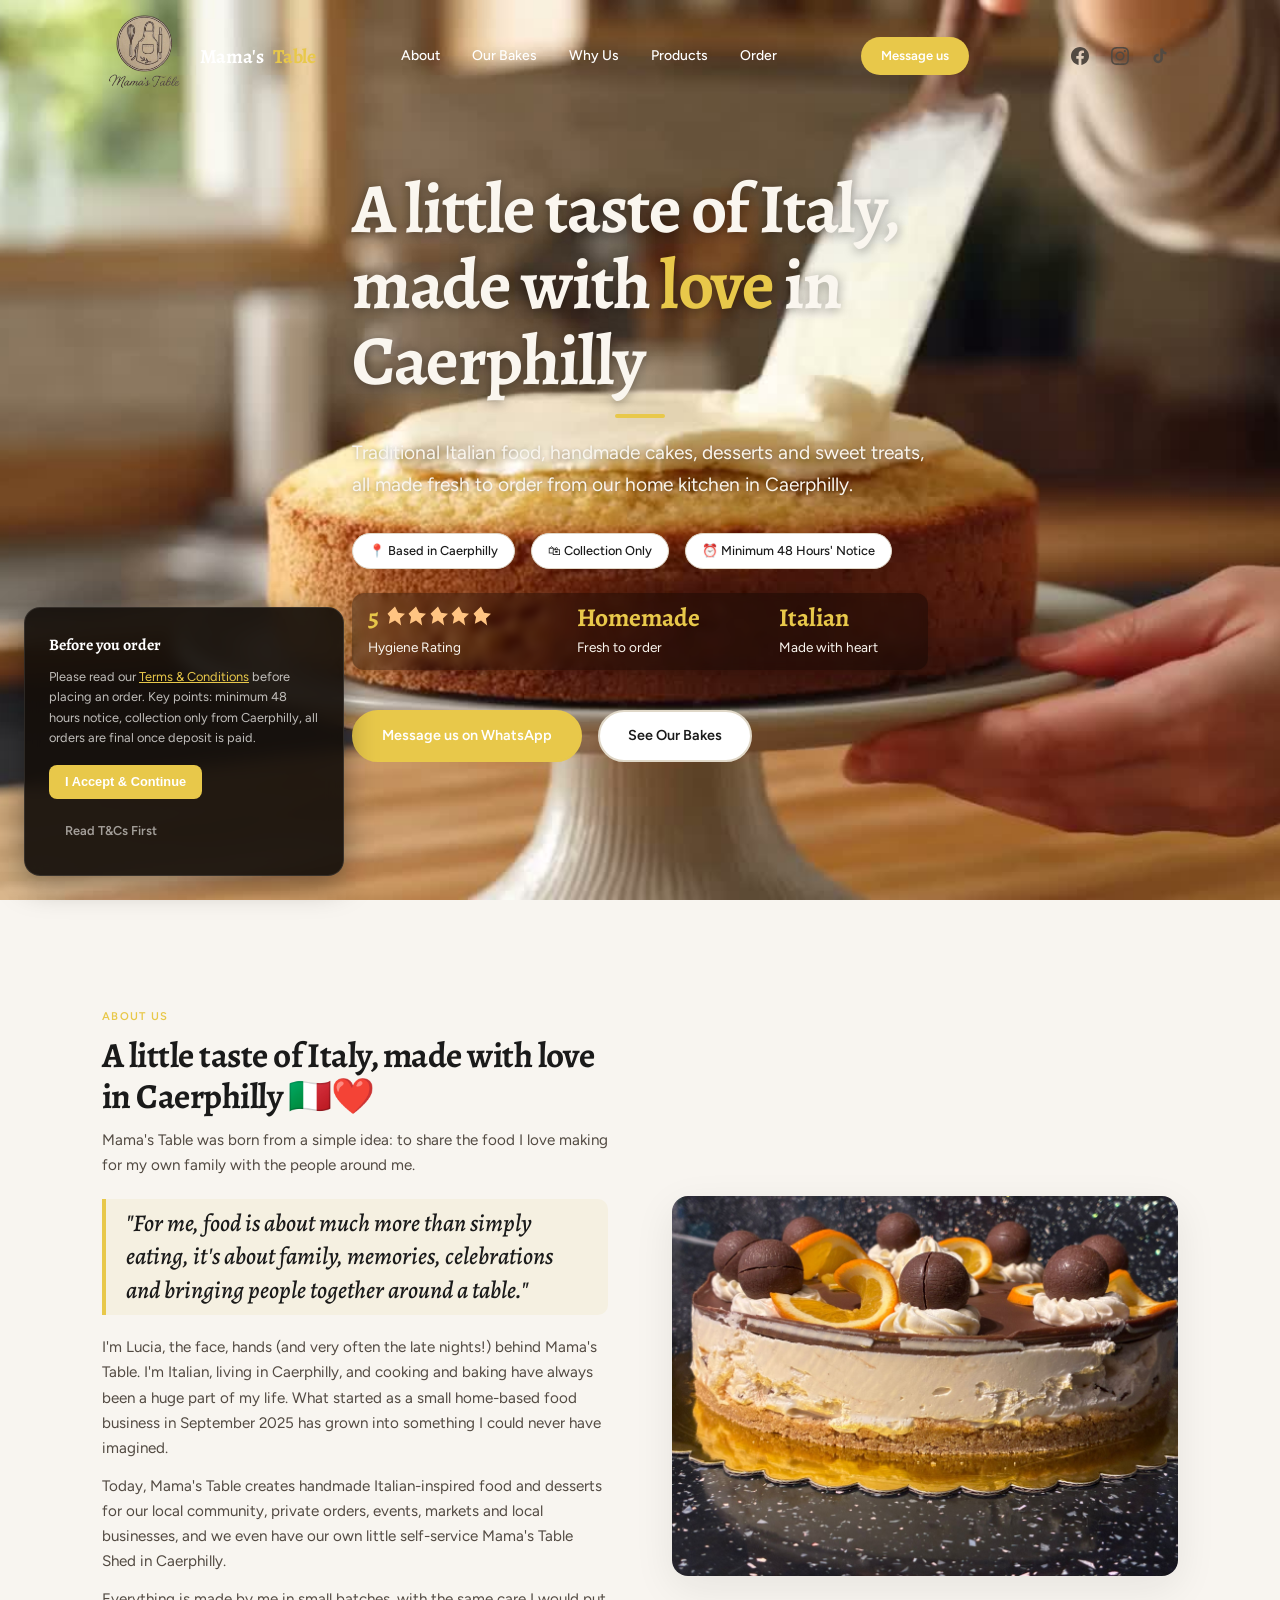
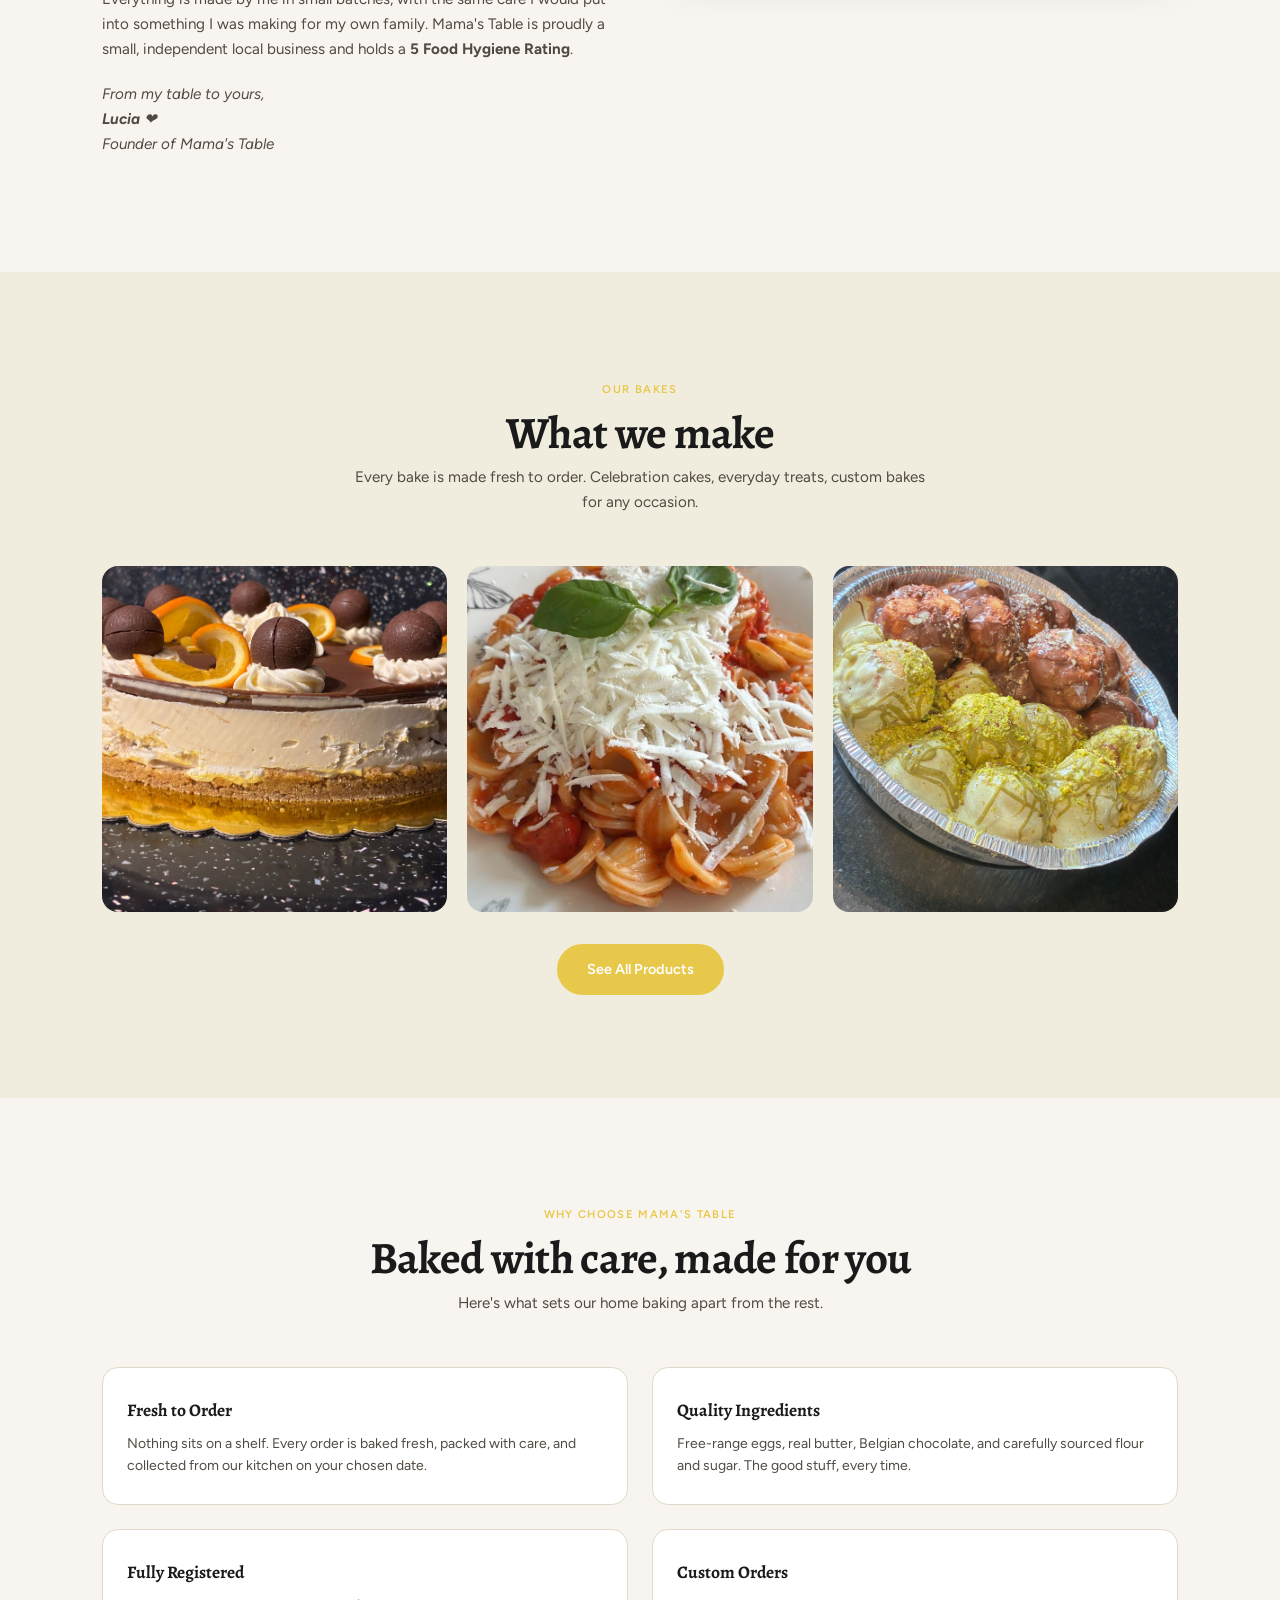
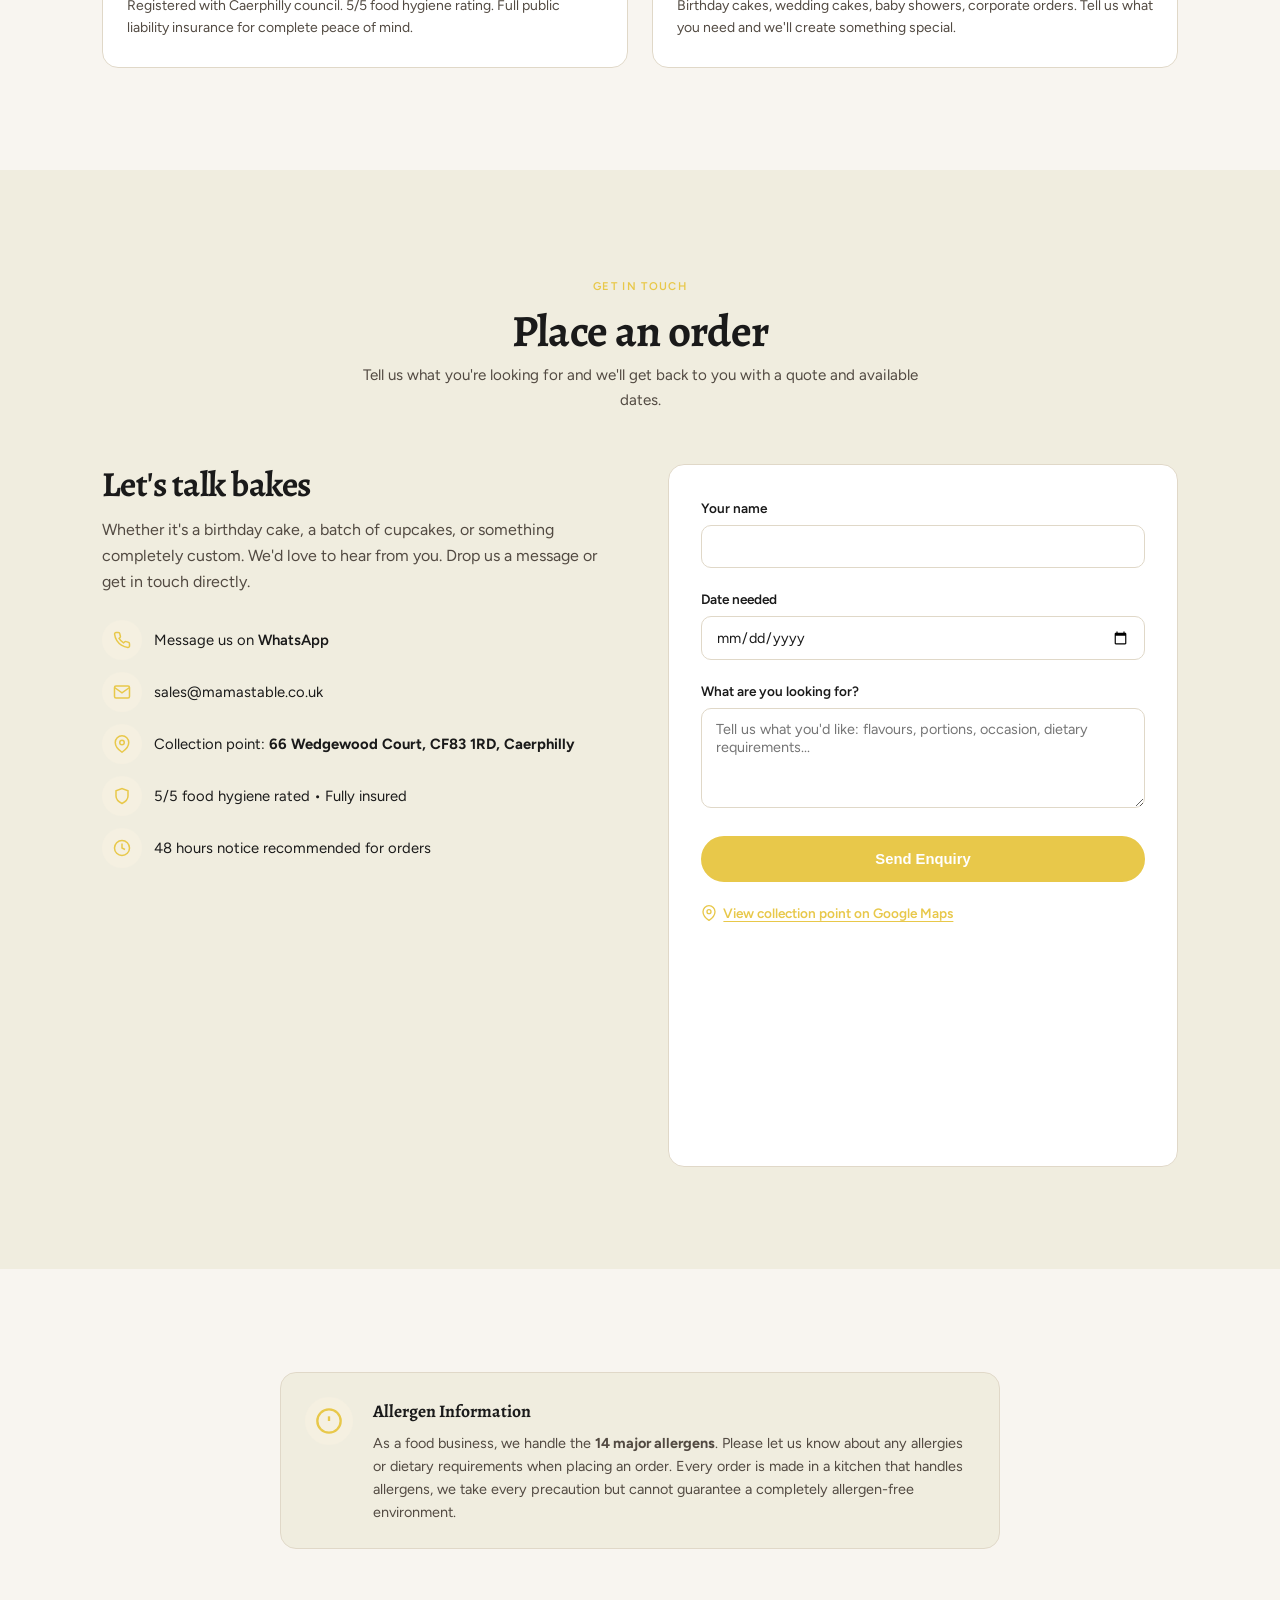
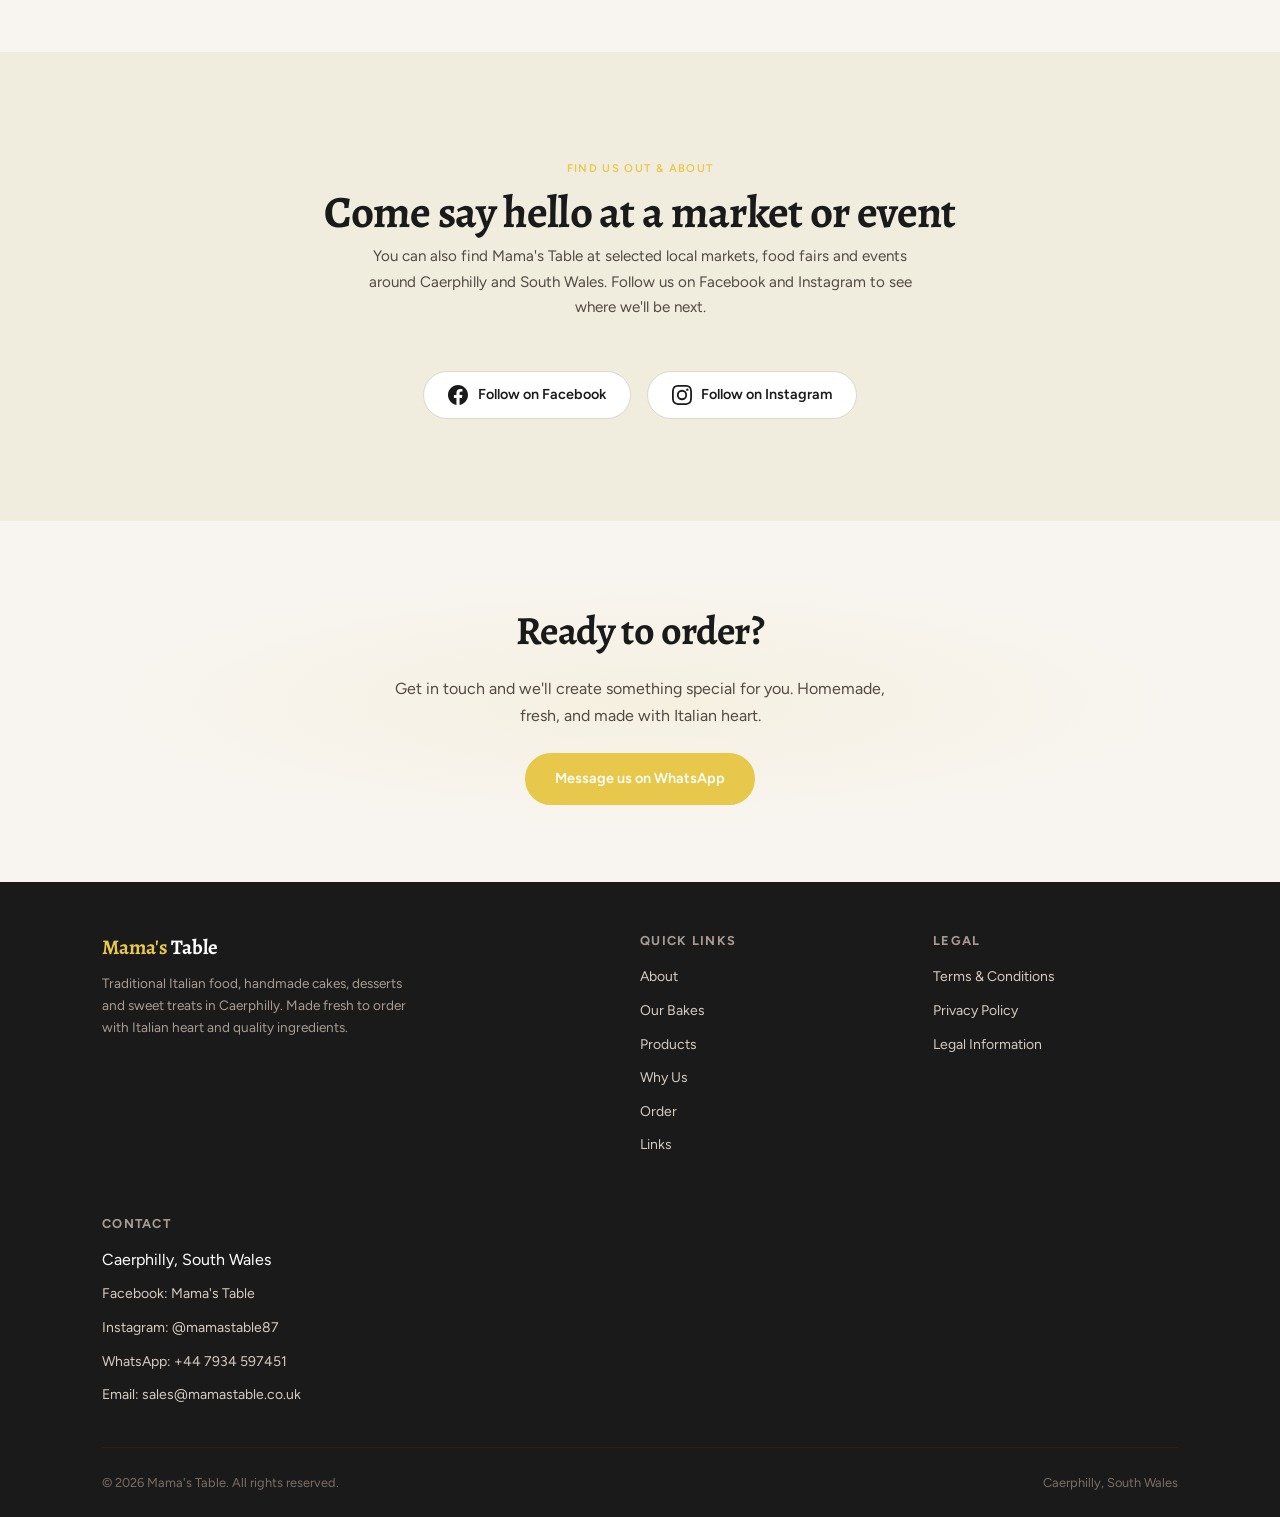
==== commit 55717efa: "Add Coffee, Community & Pre-Loved Event section with date-based auto-hide Shows the St Helen's RC Pr" ====
--- a/index.html
+++ b/index.html
@@ -197,6 +197,28 @@
   </div>
 </section>
 
+
+<!-- COMMUNITY EVENT -->
+<section class="section" id="community-event" style="background:#f0f9ff;color:#0c4a6e;">
+  <div class="container">
+    <div class="section-title text-center" style="padding-top:clamp(3rem,6vw,5rem);">
+      <span class="tag" style="background:#dbeafe;color:#1e40af;">🤝 Community Event</span>
+      <h2 style="color:#1e40af;margin-top:.5rem;">Coffee, Community & Pre-Loved Event</h2>
+      <p style="color:#334155;max-width:500px;margin:0 auto 2rem;">
+        Come and meet Mama's Table at St Helen's PTA's community event. Grab a cuppa, have a browse, meet some lovely local people and support the school community.
+      </p>
+      <div style="margin-top:1.5rem;display:flex;flex-direction:column;gap:0.75rem;align-items:center;">
+        <p style="margin:0;font-weight:500;color:#0c4a6e;"><strong>Hosted by:</strong> St Helen's RC Primary PTA (Mama's Table is joining as a stallholder)</p>
+        <p style="margin:0;font-weight:500;color:#0c4a6e;"><strong>Date:</strong> Sunday 27th September</p>
+        <p style="margin:0;font-weight:500;color:#0c4a6e;"><strong>Time:</strong> 11:00–14:00</p>
+        <p style="margin:0;font-weight:500;color:#0c4a6e;"><strong>Location:</strong> St Helen's Church community hall, Caerphilly</p>
+        <p style="margin-top:1rem;font-size:0.9rem;color:#64748b;font-style:italic;">
+          *Note: Mama's Table Shed is normally closed on Sundays - this event is the exception!*
+        </p>
+      </div>
+    </div>
+  </div>
+</section>
 <!-- HALLOWEEN -->
 <section class="section" id="halloween" style="background:var(--ink);color:var(--white);">
   <div class="container">
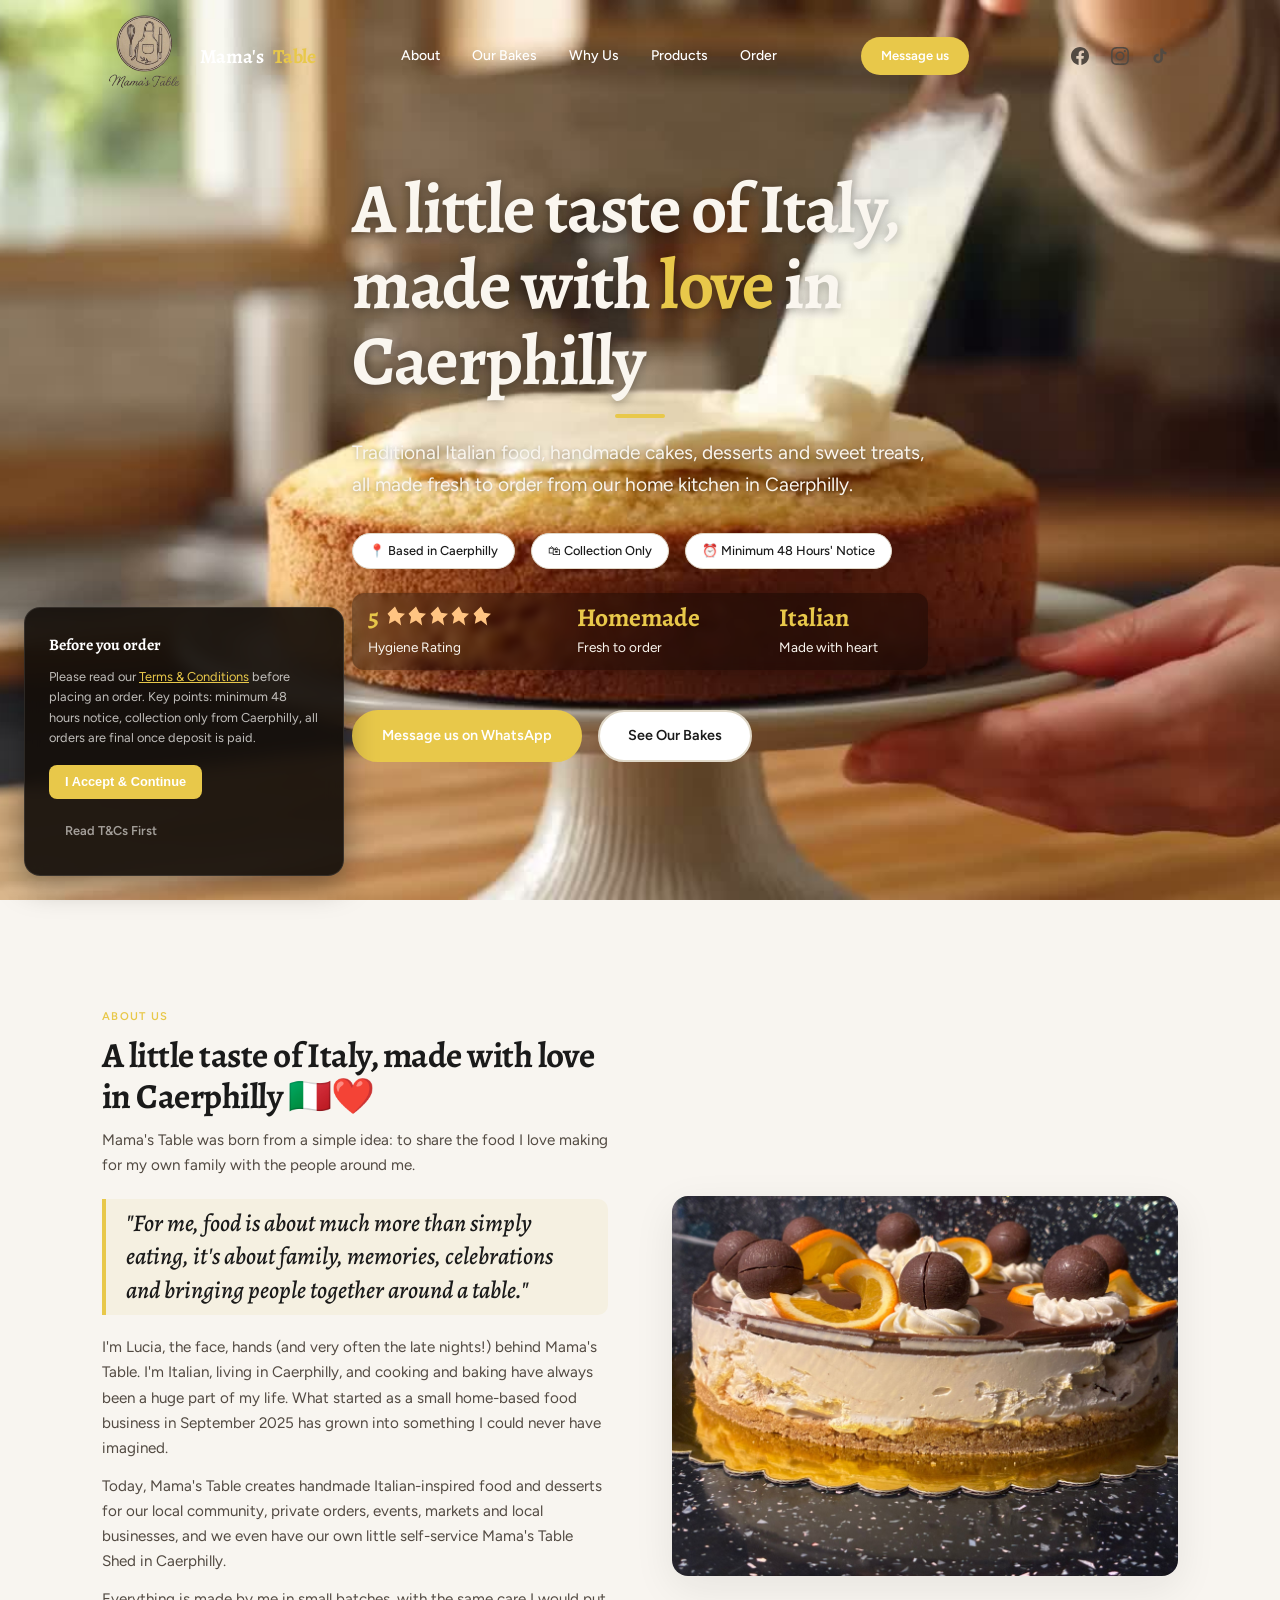
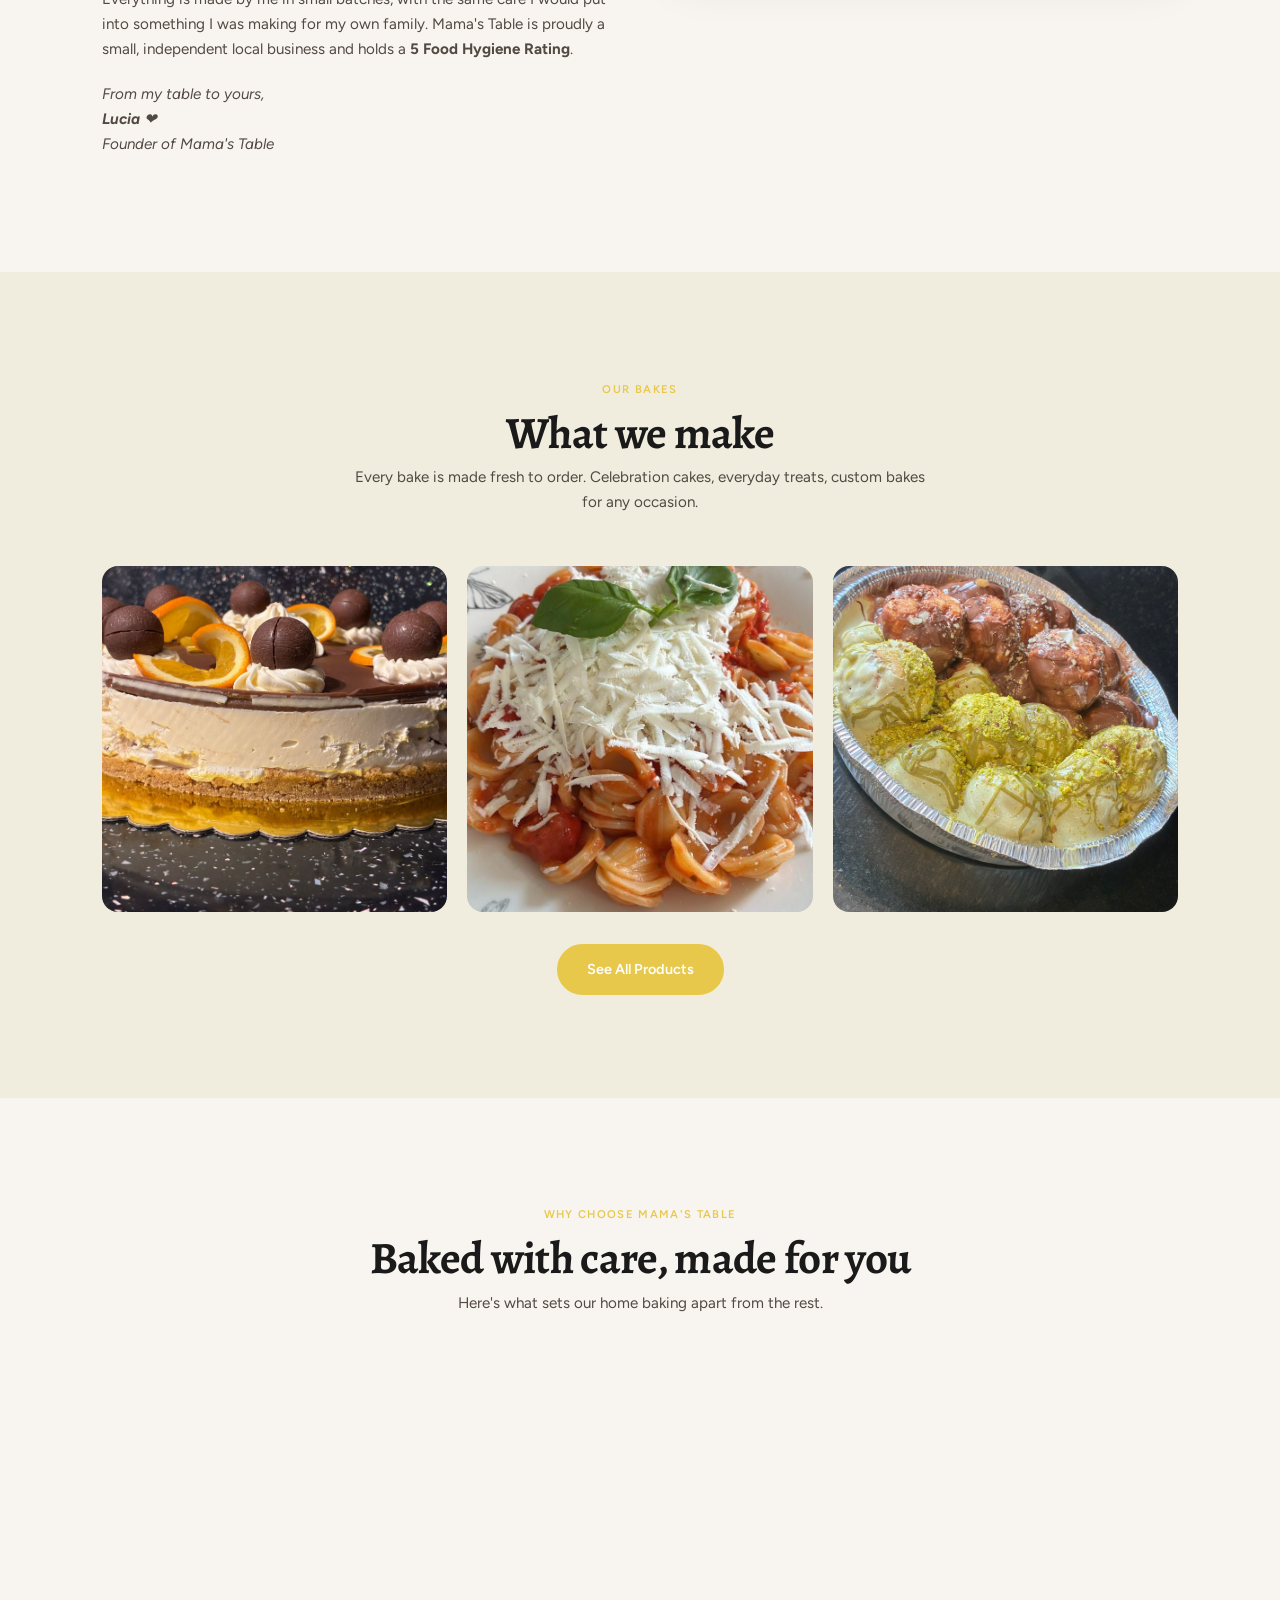
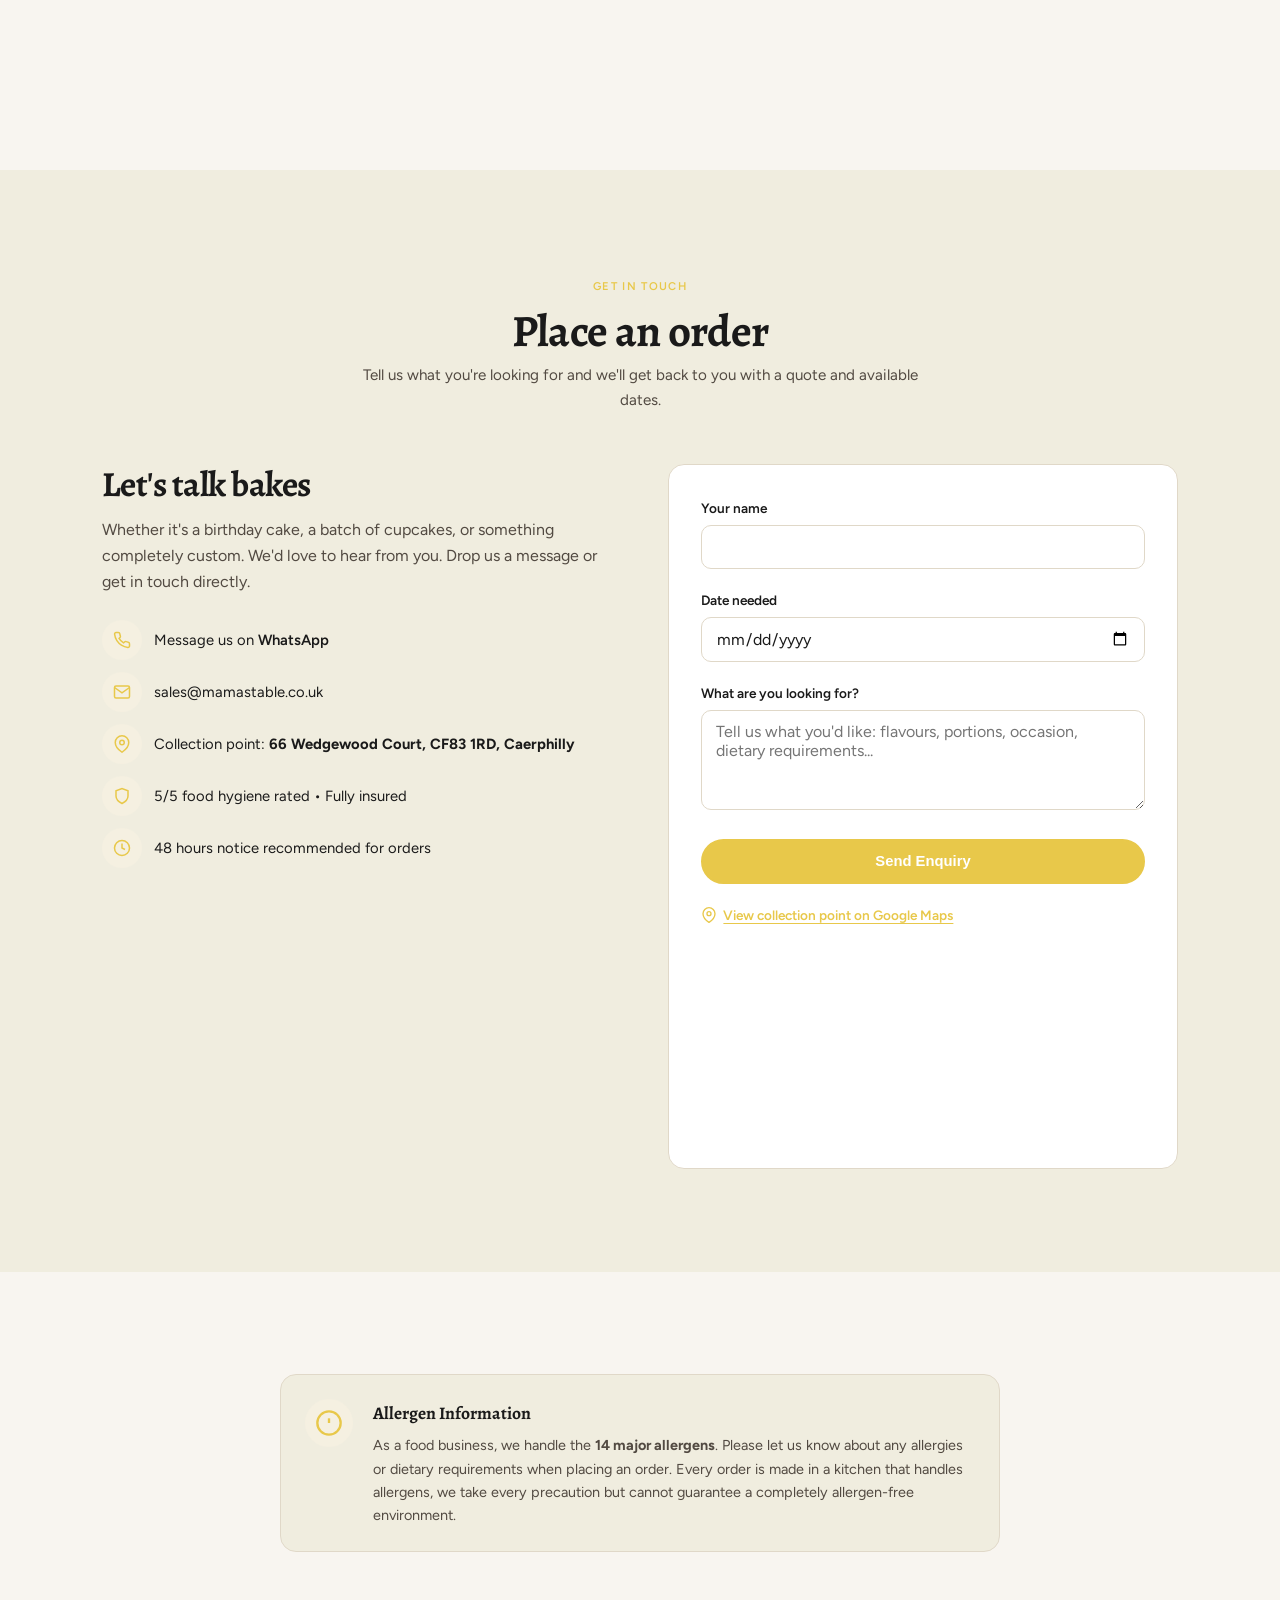
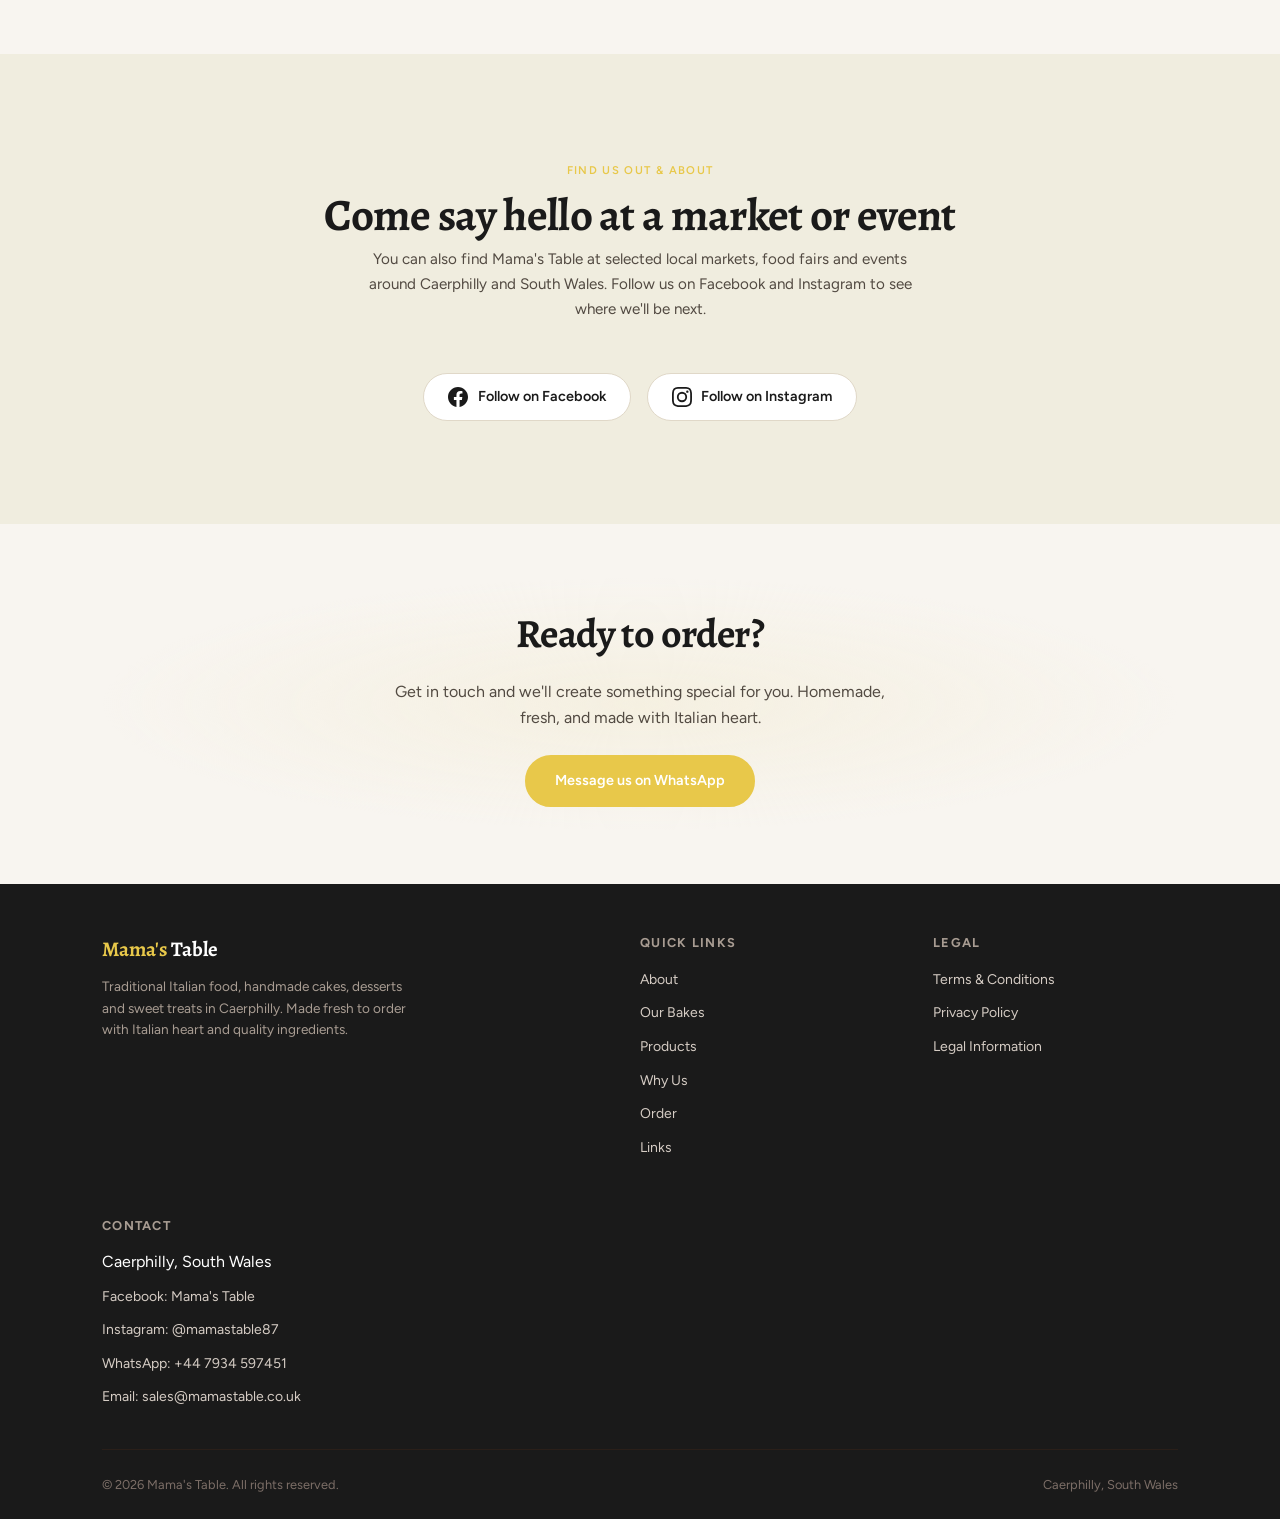
==== commit 99b10b3f: "Fix mobile UX issues from site audit Order form inputs .9rem to 1rem to stop iOS auto-zoom on focus." ====
--- a/index.html
+++ b/index.html
@@ -212,7 +212,7 @@
         <p style="margin:0;font-weight:500;color:#0c4a6e;"><strong>Date:</strong> Sunday 27th September</p>
         <p style="margin:0;font-weight:500;color:#0c4a6e;"><strong>Time:</strong> 11:00–14:00</p>
         <p style="margin:0;font-weight:500;color:#0c4a6e;"><strong>Location:</strong> St Helen's Church community hall, Caerphilly</p>
-        <p style="margin-top:1rem;font-size:0.9rem;color:#64748b;font-style:italic;">
+        <p style="margin-top:1rem;font-size:0.9rem;color:#475569;font-style:italic;">
           *Note: Mama's Table Shed is normally closed on Sundays - this event is the exception!*
         </p>
       </div>
--- a/css/style.css
+++ b/css/style.css
@@ -286,7 +286,7 @@
   font-weight:600;
   font-size:.9rem;
   box-shadow:var(--shadow);
-  transition:background .3s, transform .2s;
+  transition:background .3s, transform .2s;min-height:44px;
   cursor:pointer;
 }
 .sticky-cta:hover{background:var(--accent-hover);transform:translateY(-2px);}
@@ -394,7 +394,7 @@
 .form-group input,.form-group textarea,.form-group select{
   width:100%;padding:.7rem .9rem;border:1.5px solid var(--border);
   border-radius:var(--radius-sm);font-family:var(--body);
-  font-size:.9rem;color:var(--ink);background:var(--white);
+  font-size:1rem;color:var(--ink);background:var(--white);
   transition:border-color .25s;
 }
 .form-group input:focus,.form-group textarea:focus,.form-group select:focus{
@@ -533,7 +533,7 @@
   .section-title h2{font-size:clamp(1.5rem,4vw,2rem)}
   .nav-logo img{width:96px;height:96px}
   #nav{position:relative;z-index:300}
-  .sticky-cta{bottom:1rem;right:1rem;padding:.65rem 1rem;font-size:.8rem;z-index:299}
+  .sticky-cta{bottom:1rem;right:1rem;padding:.7rem 1.1rem;font-size:.875rem;min-height:44px;z-index:299}
   .allergen-banner{flex-direction:column;text-align:center;gap:1rem}
   .allergen-banner h3{font-size:1.1rem}
   .events-socials{flex-direction:column;align-items:center;gap:1rem}
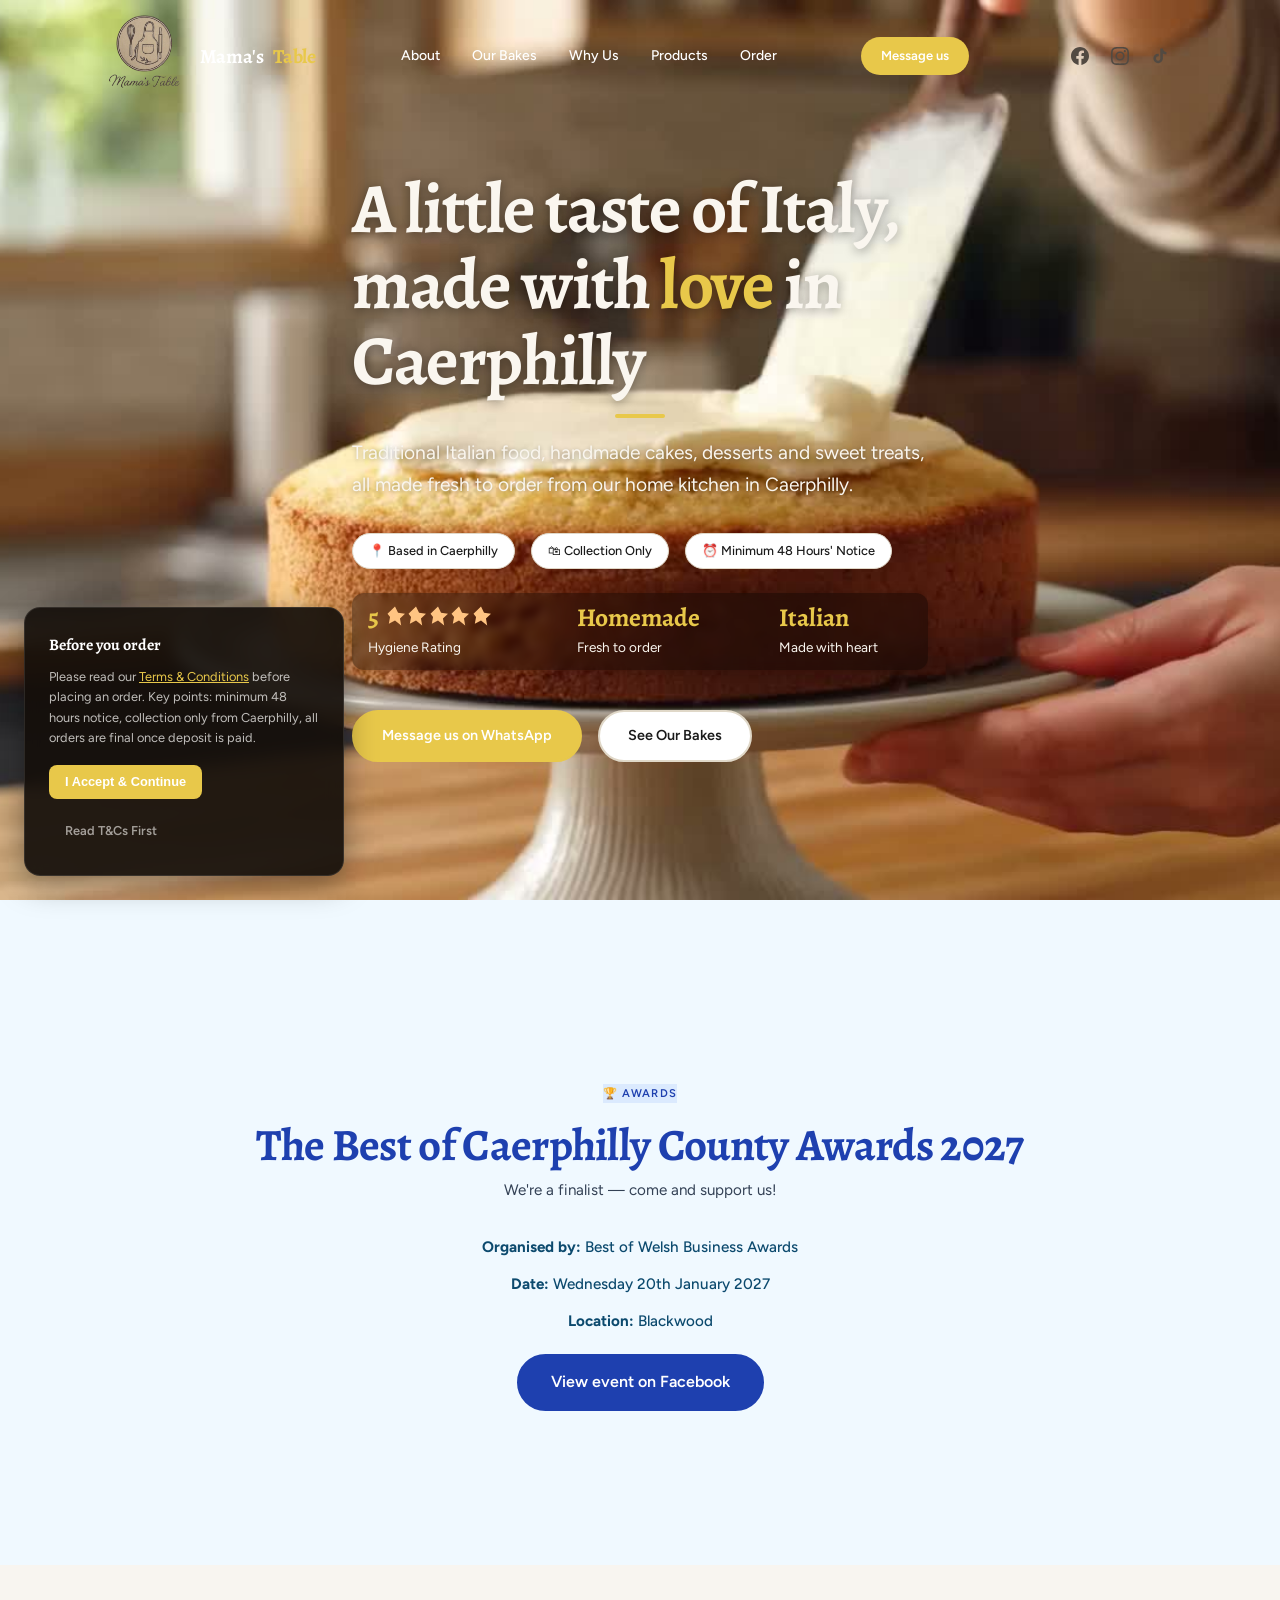
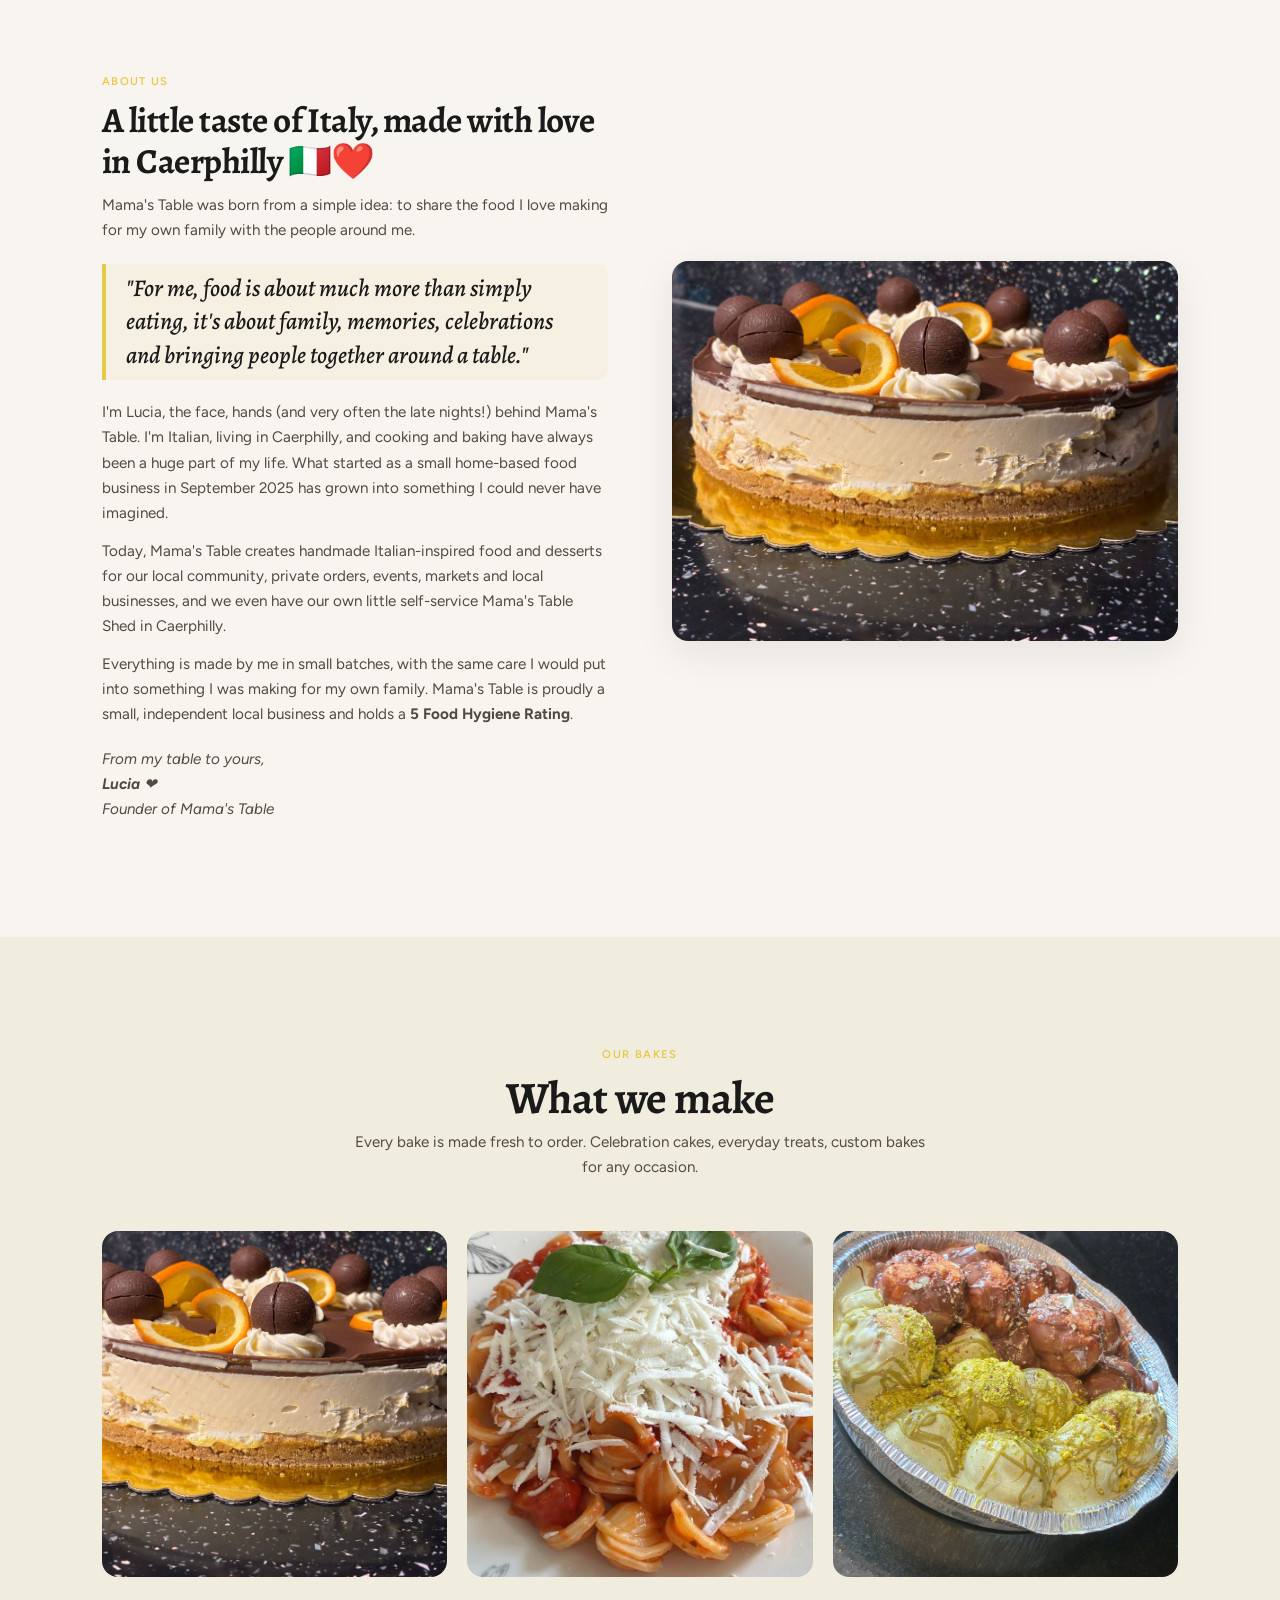
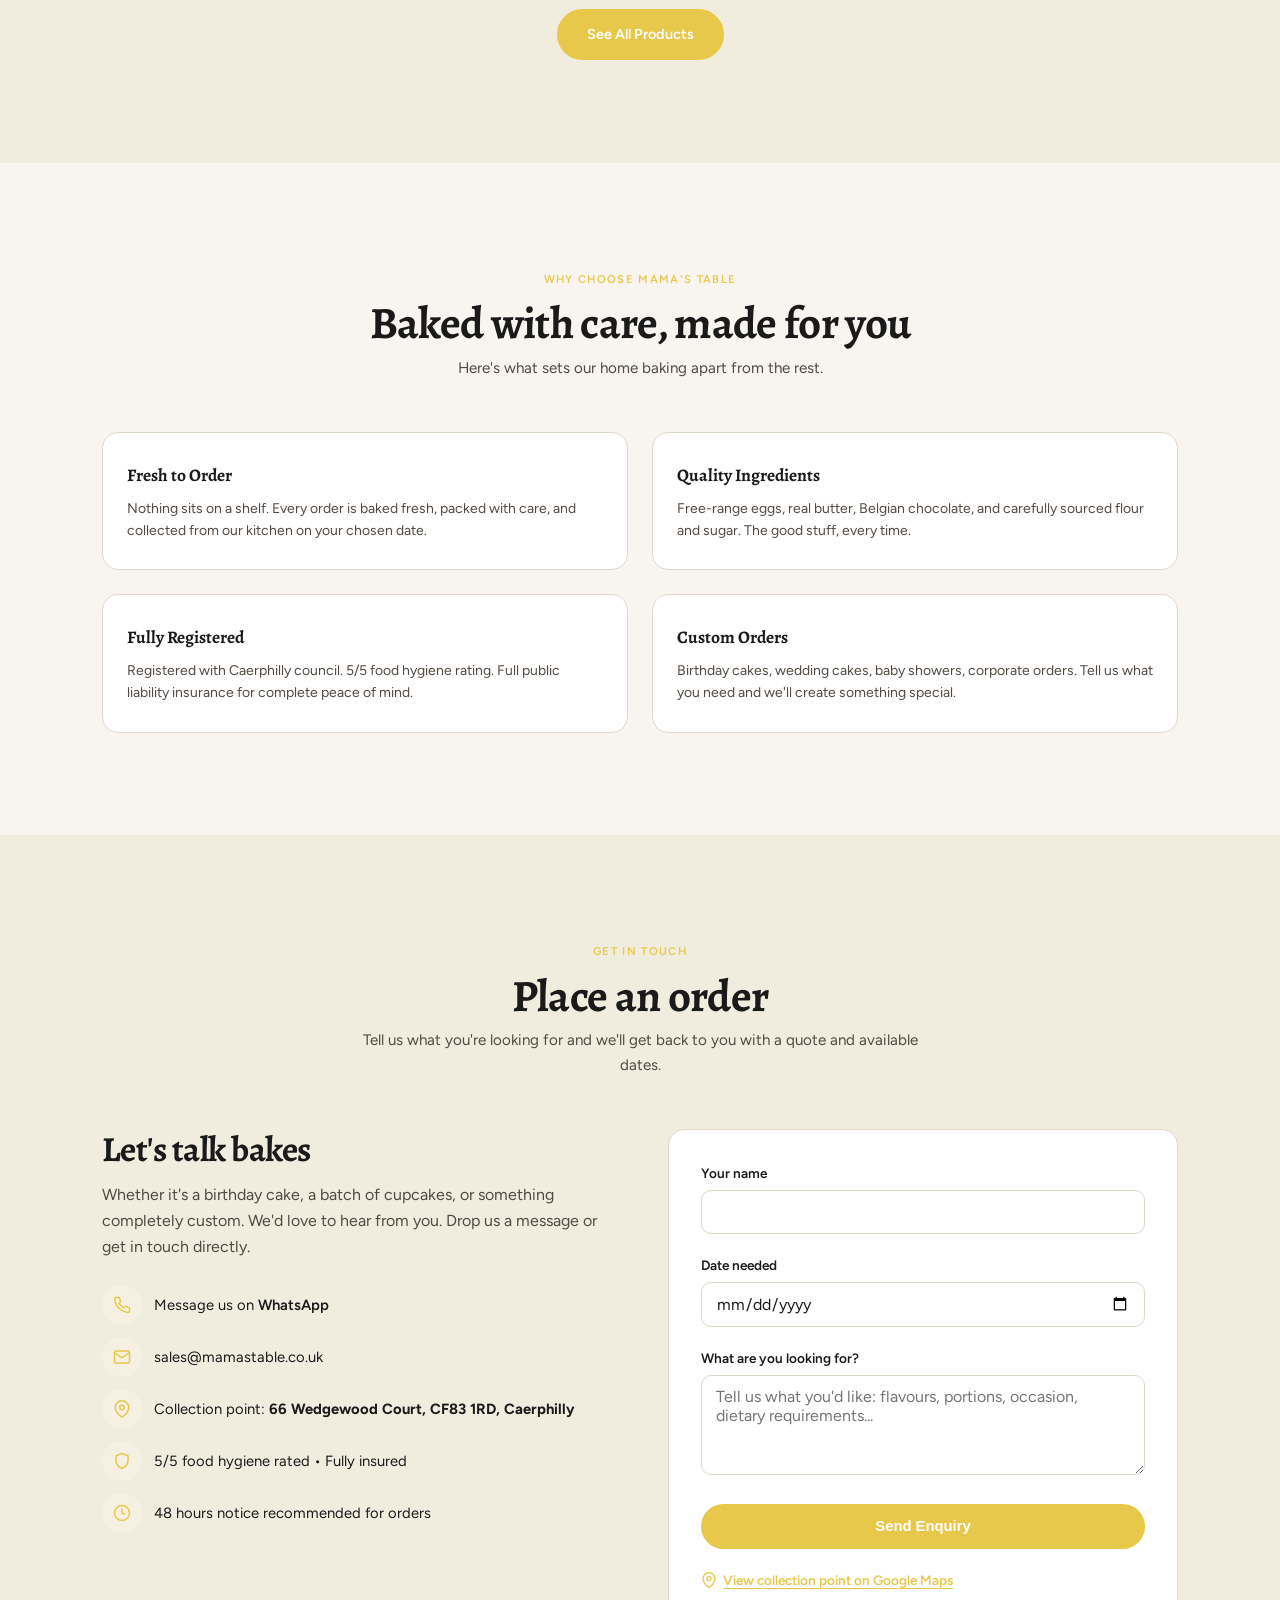
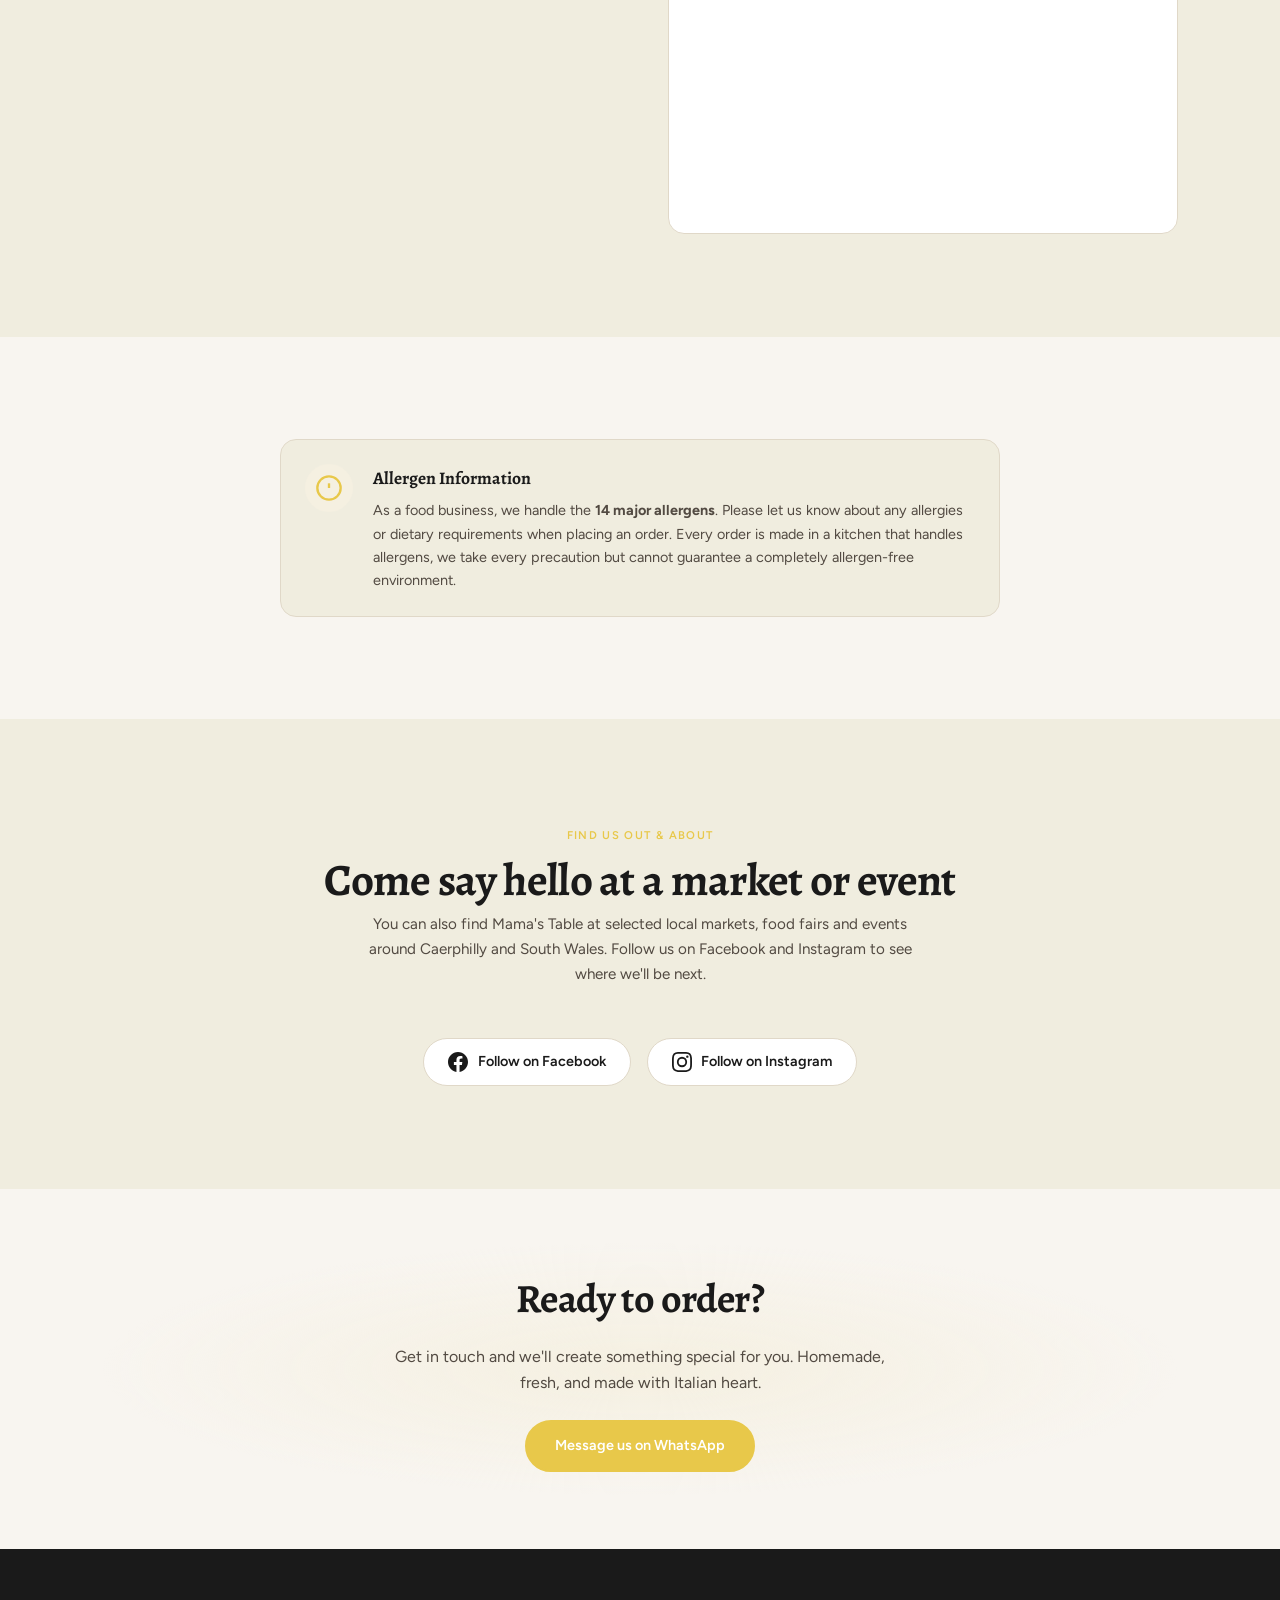
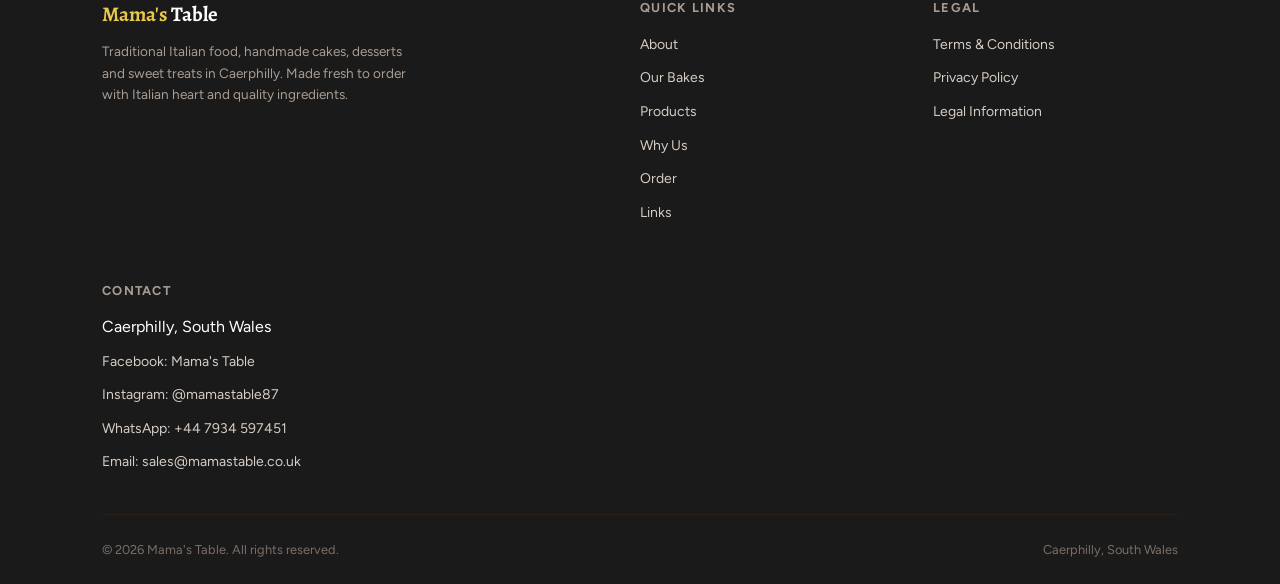
==== commit ec357e91: "Add Best of Caerphilly County Awards 2027 event section, remove St Helen PTA event" ====
--- a/index.html
+++ b/index.html
@@ -198,23 +198,22 @@
 </section>
 
 
-<!-- COMMUNITY EVENT -->
-<section class="section" id="community-event" style="background:#f0f9ff;color:#0c4a6e;">
+<!-- AWARDS EVENT -->
+<section class="section" id="awards-2027" style="background:#f0f9ff;color:#0c4a6e;">
   <div class="container">
     <div class="section-title text-center" style="padding-top:clamp(3rem,6vw,5rem);">
-      <span class="tag" style="background:#dbeafe;color:#1e40af;">🤝 Community Event</span>
-      <h2 style="color:#1e40af;margin-top:.5rem;">Coffee, Community & Pre-Loved Event</h2>
+      <span class="tag" style="background:#dbeafe;color:#1e40af;">&#127942; Awards</span>
+      <h2 style="color:#1e40af;margin-top:.5rem;">The Best of Caerphilly County Awards 2027</h2>
       <p style="color:#334155;max-width:500px;margin:0 auto 2rem;">
-        Come and meet Mama's Table at St Helen's PTA's community event. Grab a cuppa, have a browse, meet some lovely local people and support the school community.
+        We're a finalist &mdash; come and support us!
       </p>
       <div style="margin-top:1.5rem;display:flex;flex-direction:column;gap:0.75rem;align-items:center;">
-        <p style="margin:0;font-weight:500;color:#0c4a6e;"><strong>Hosted by:</strong> St Helen's RC Primary PTA (Mama's Table is joining as a stallholder)</p>
-        <p style="margin:0;font-weight:500;color:#0c4a6e;"><strong>Date:</strong> Sunday 27th September</p>
-        <p style="margin:0;font-weight:500;color:#0c4a6e;"><strong>Time:</strong> 11:00–14:00</p>
-        <p style="margin:0;font-weight:500;color:#0c4a6e;"><strong>Location:</strong> St Helen's Church community hall, Caerphilly</p>
-        <p style="margin-top:1rem;font-size:0.9rem;color:#475569;font-style:italic;">
-          *Note: Mama's Table Shed is normally closed on Sundays - this event is the exception!*
-        </p>
+        <p style="margin:0;font-weight:500;color:#0c4a6e;"><strong>Organised by:</strong> Best of Welsh Business Awards</p>
+        <p style="margin:0;font-weight:500;color:#0c4a6e;"><strong>Date:</strong> Wednesday 20th January 2027</p>
+        <p style="margin:0;font-weight:500;color:#0c4a6e;"><strong>Location:</strong> Blackwood</p>
+        <a href="https://www.facebook.com/bestofwelshbusiness/" target="_blank" rel="noopener noreferrer" class="btn btn-primary" style="background:#1e40af;color:#fff;border-color:#1e40af;font-size:1rem;padding:.85rem 2rem;margin-top:.5rem;">
+          View event on Facebook
+        </a>
       </div>
     </div>
   </div>
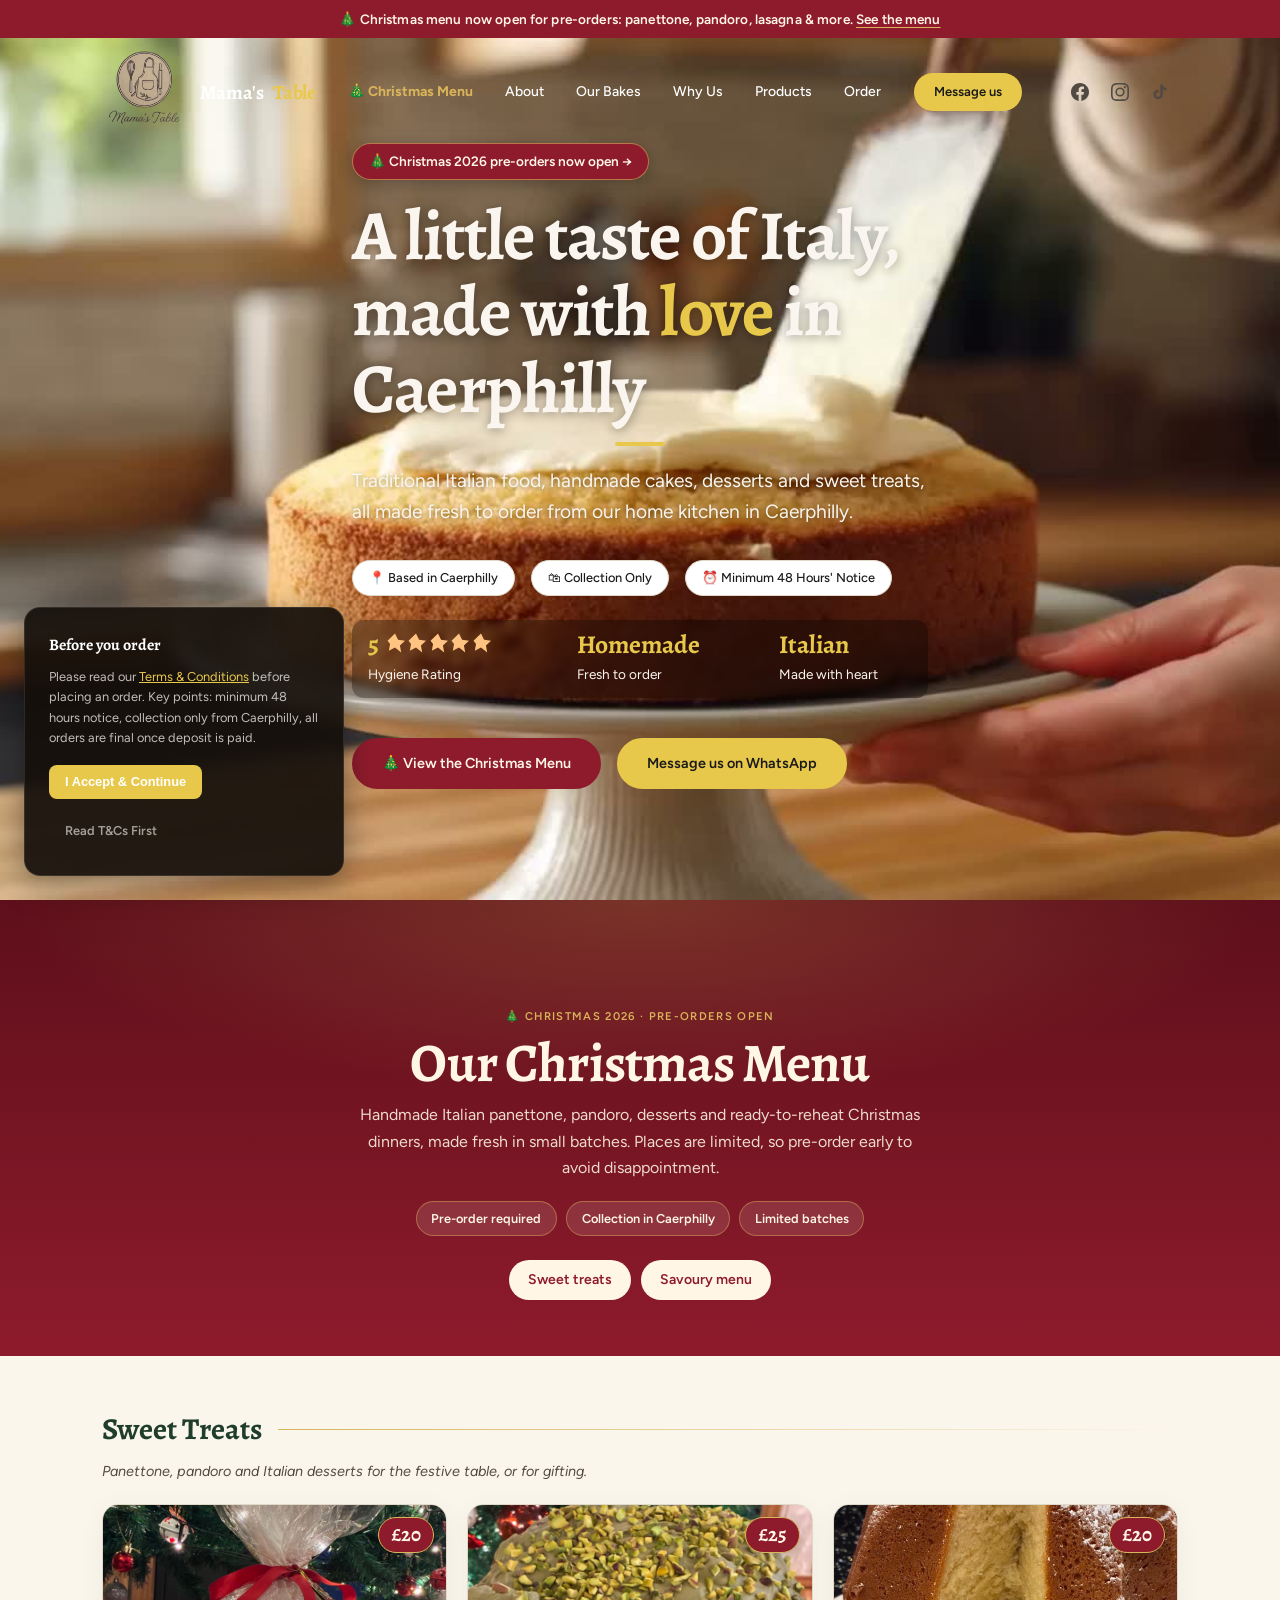
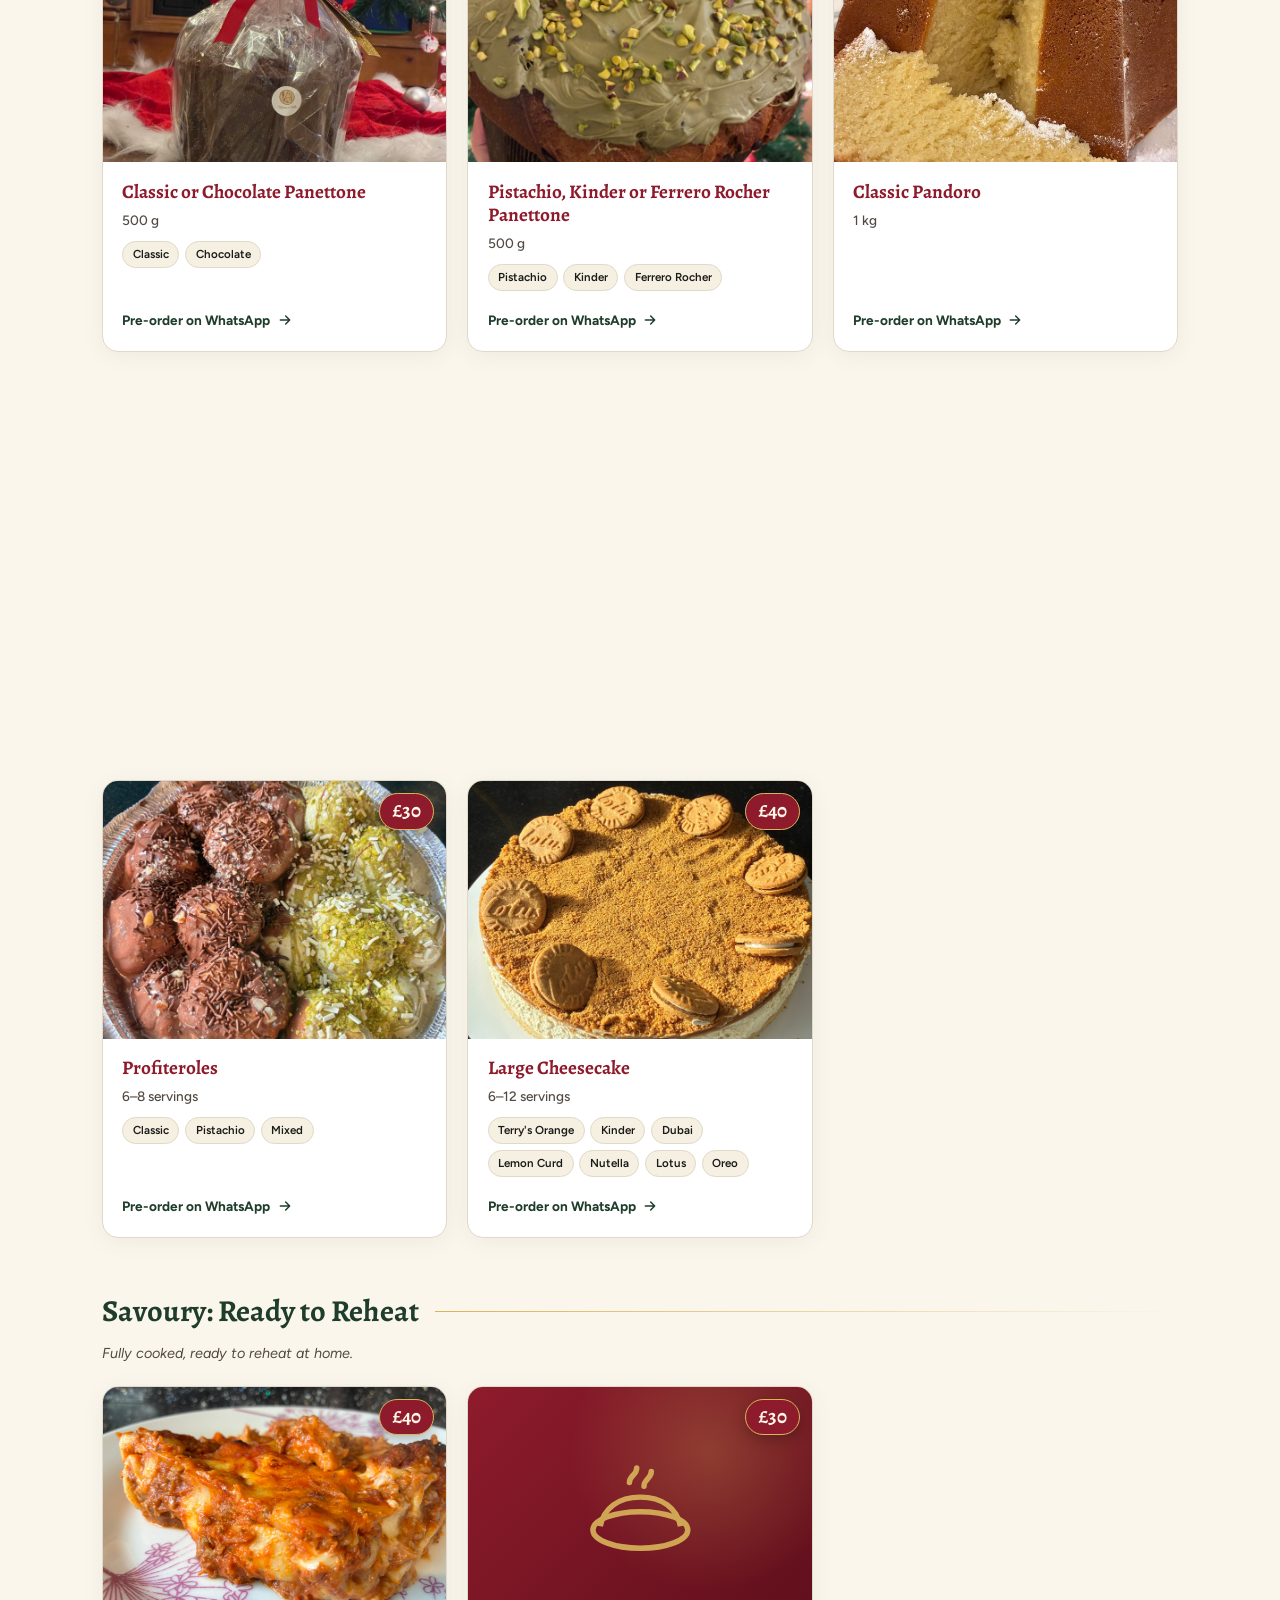
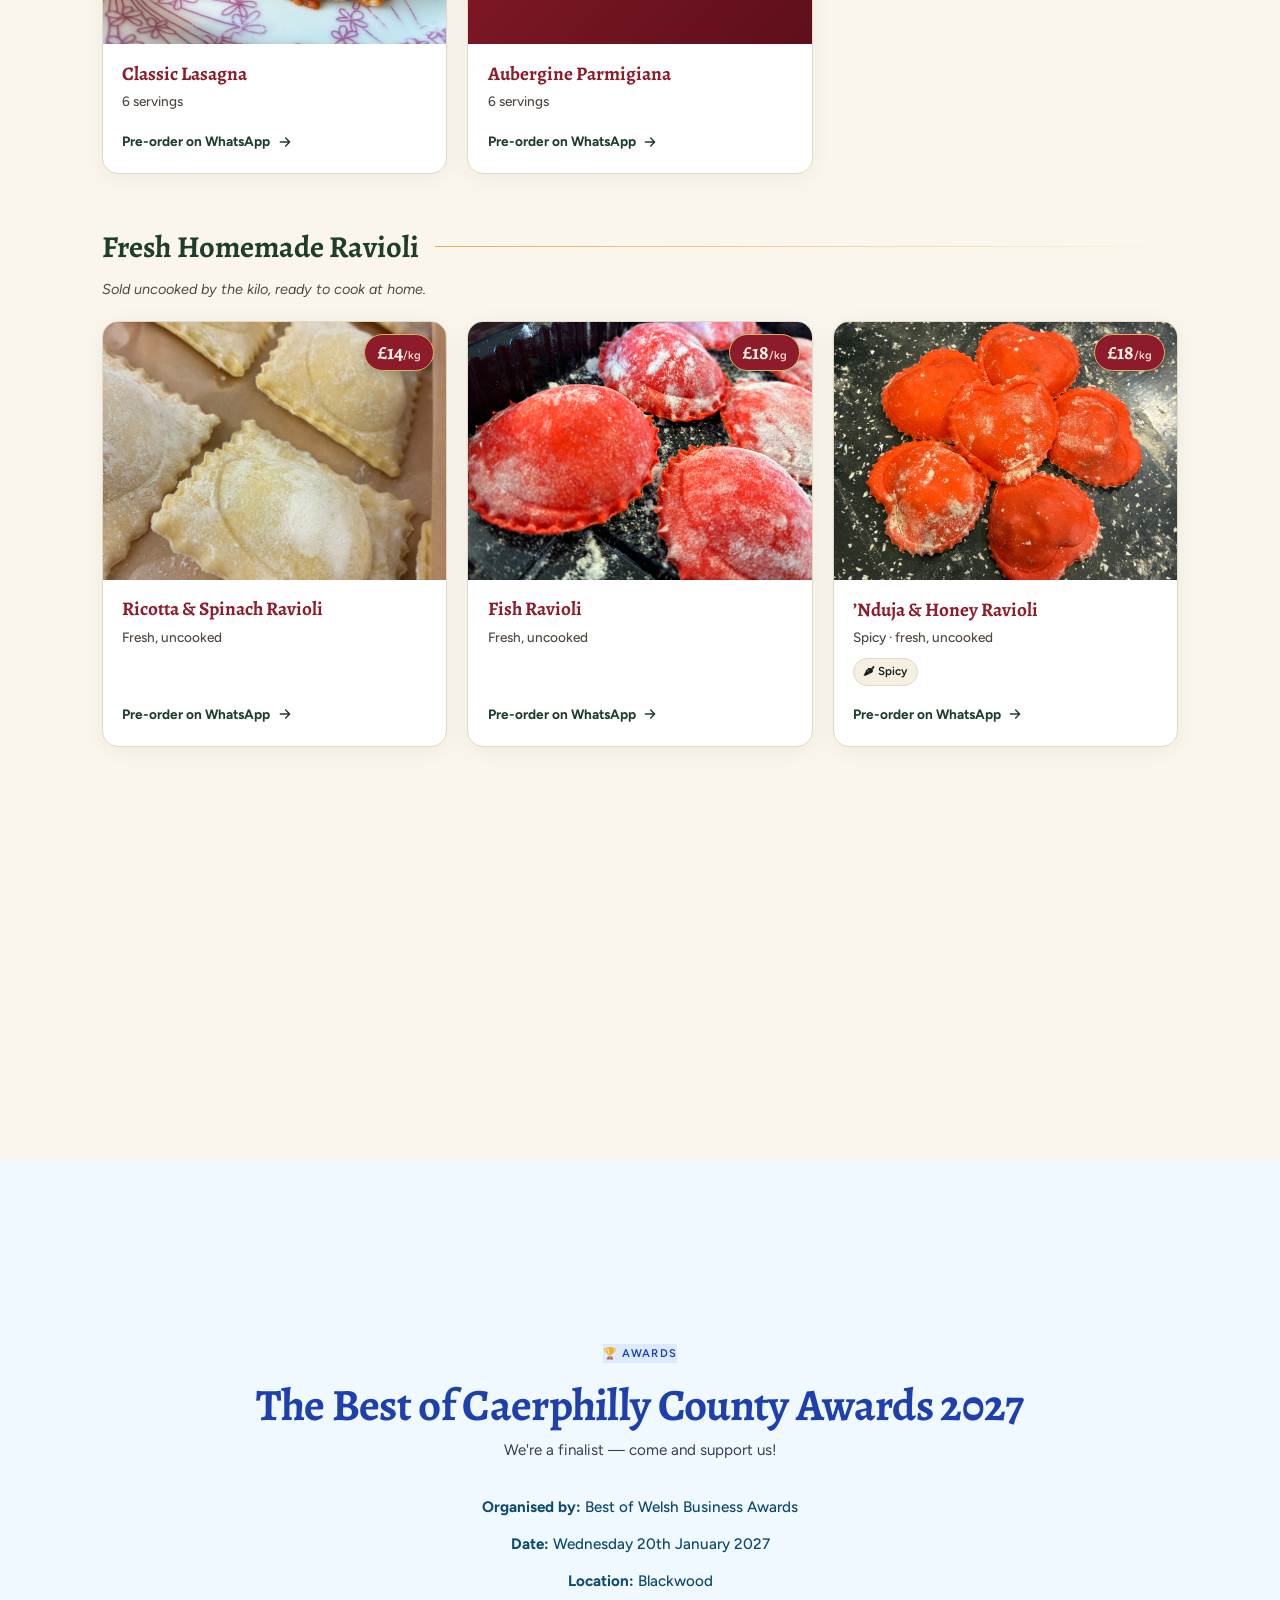
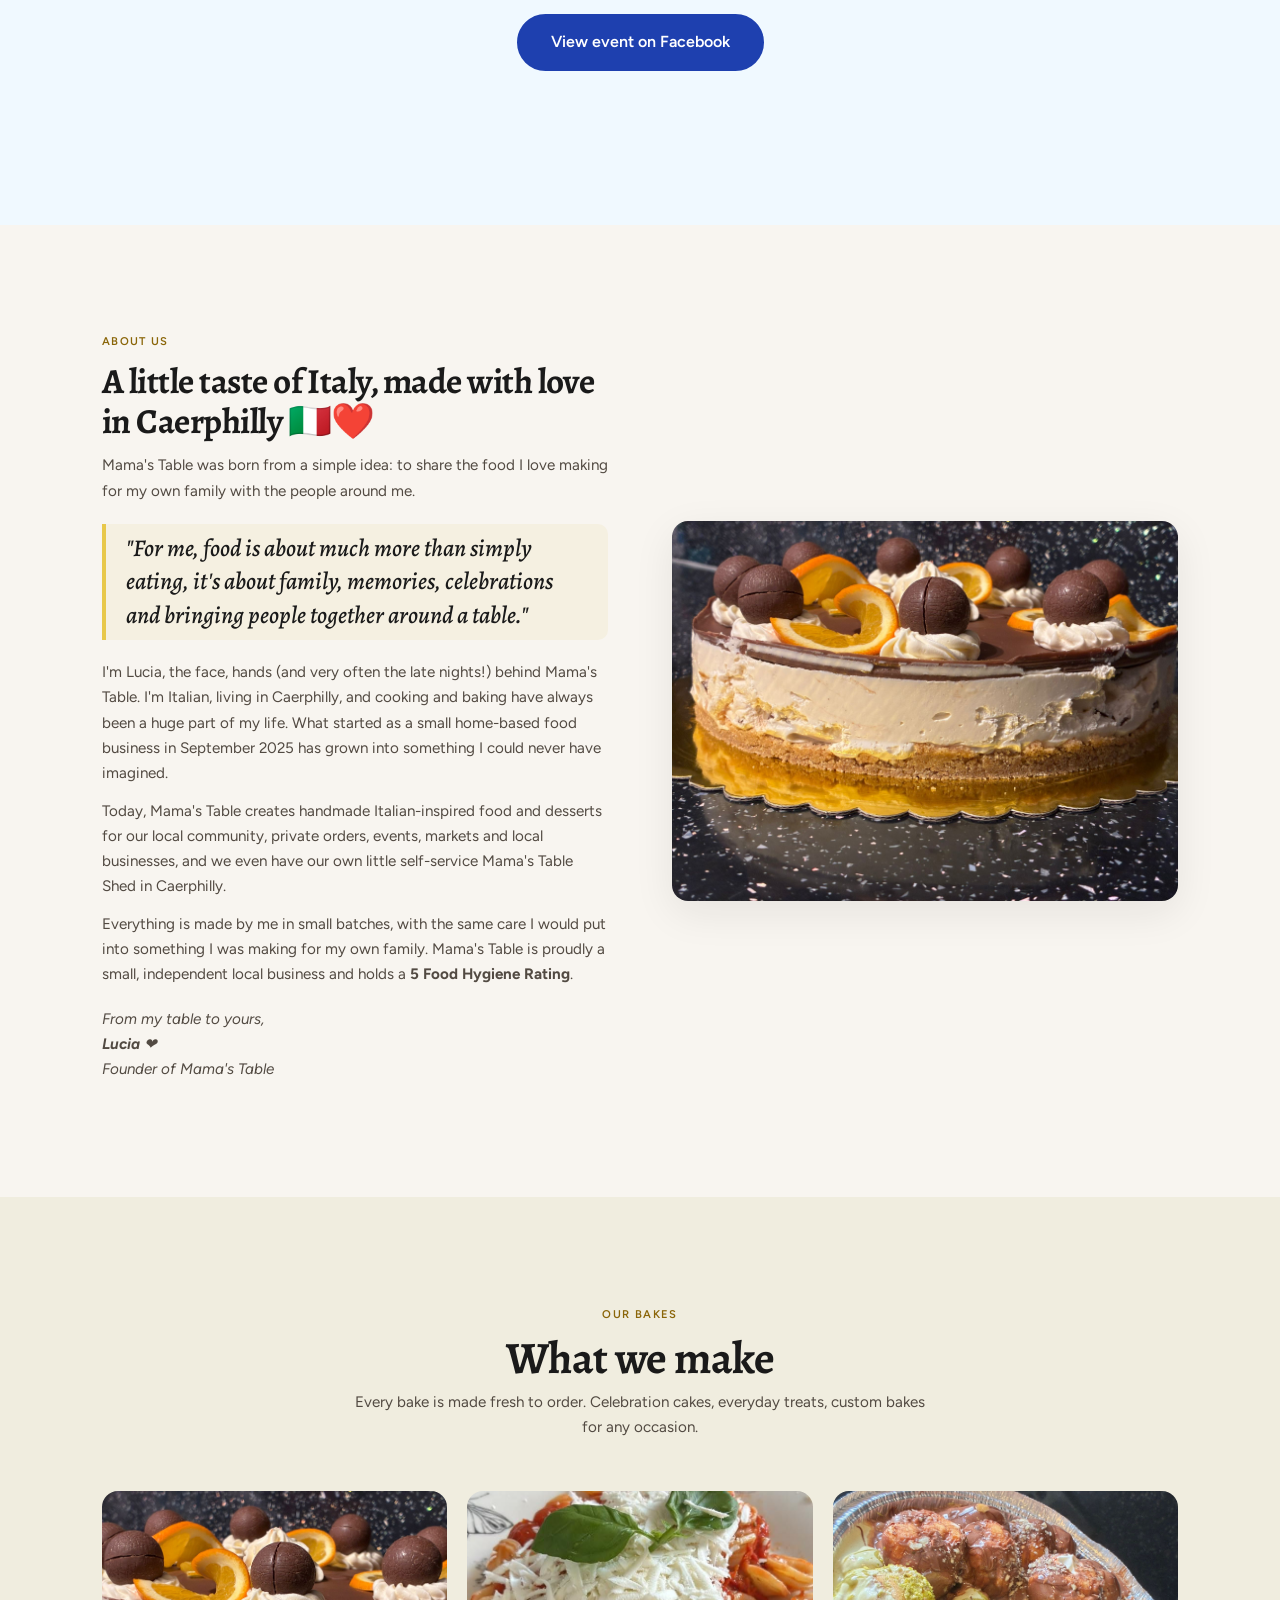
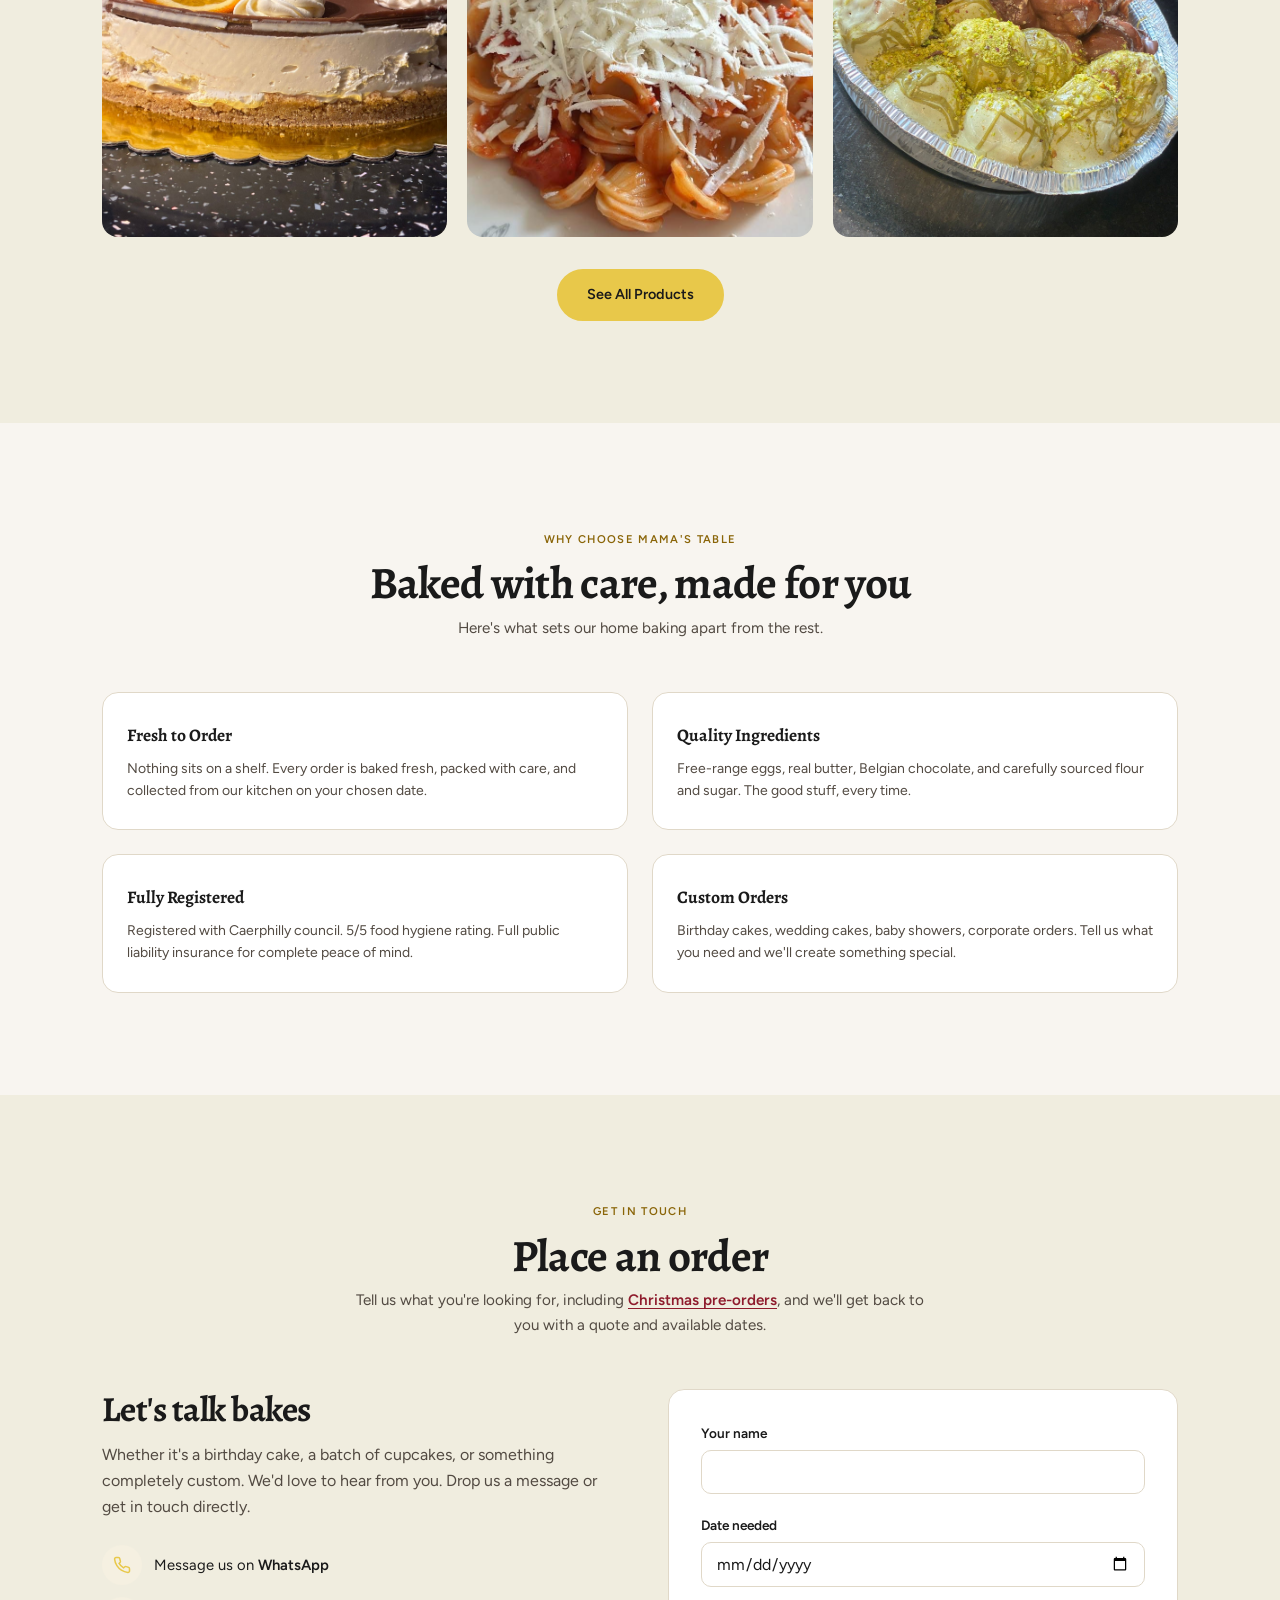
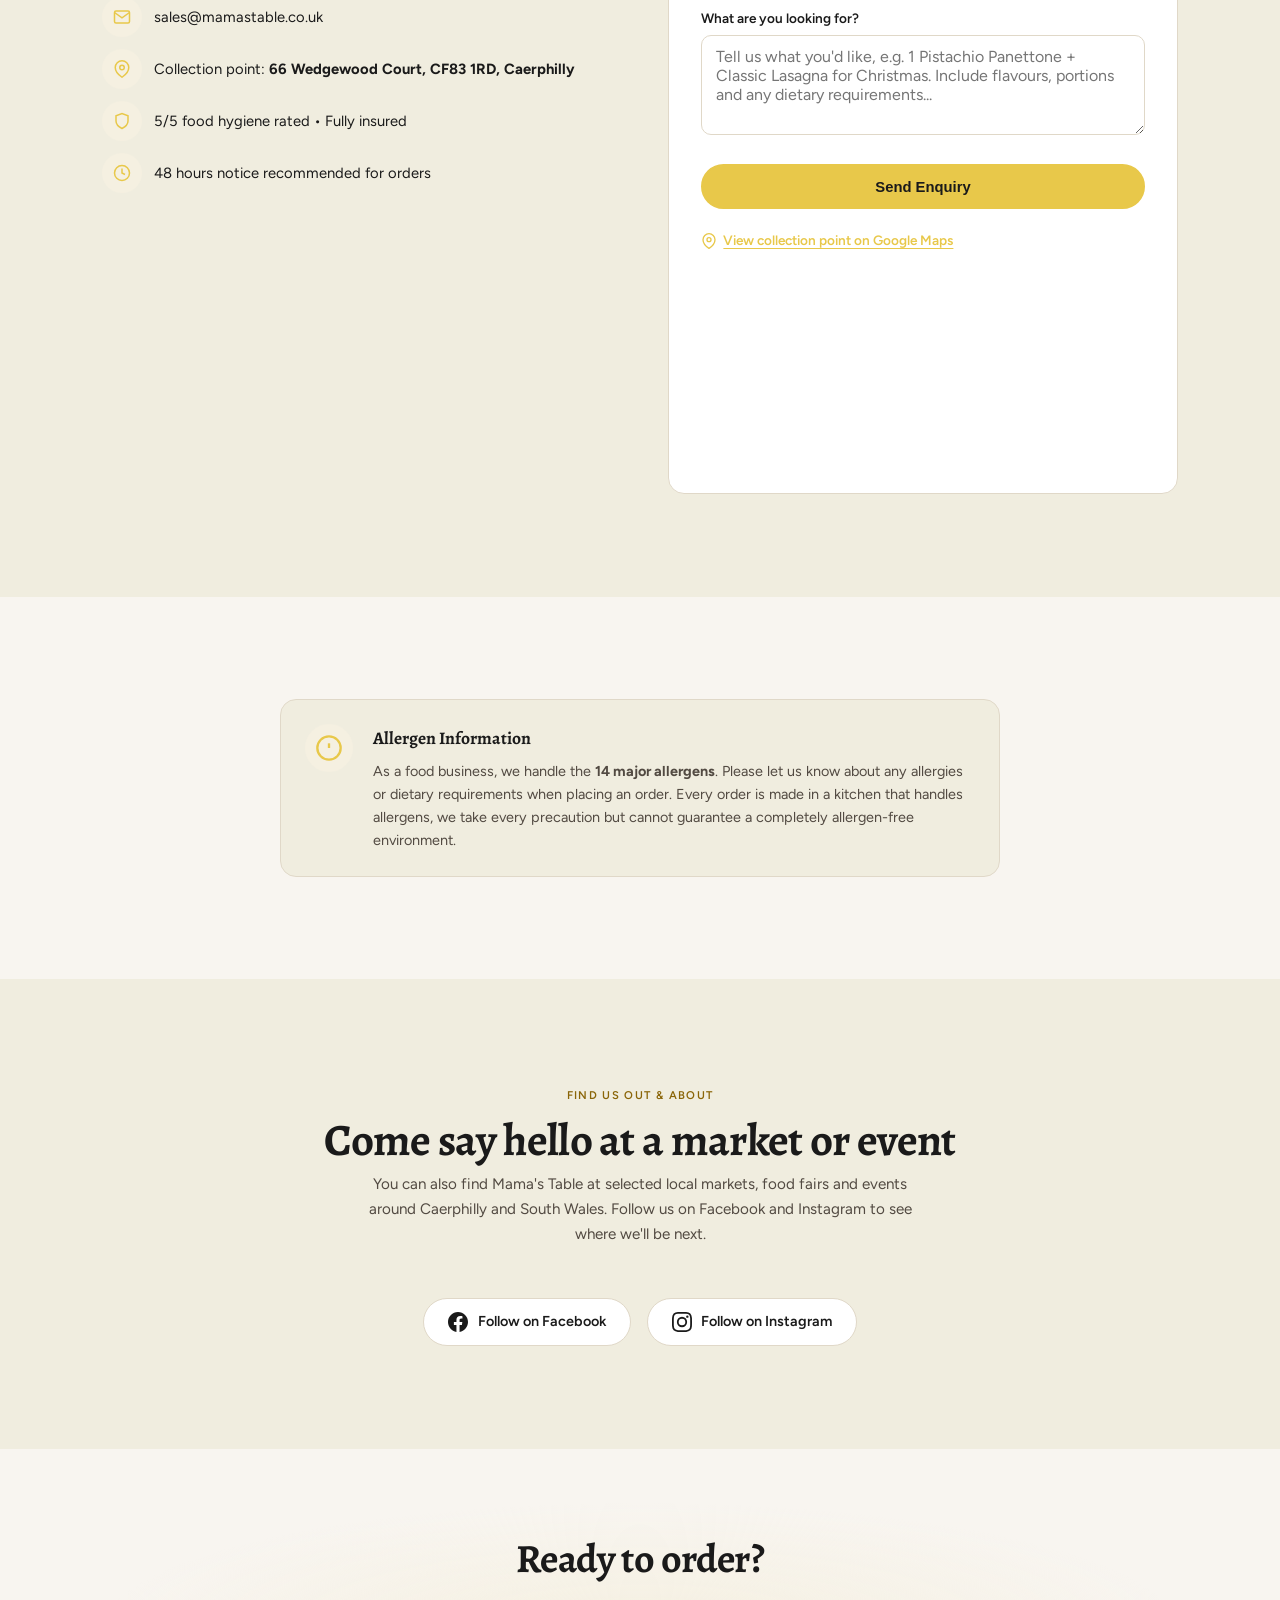
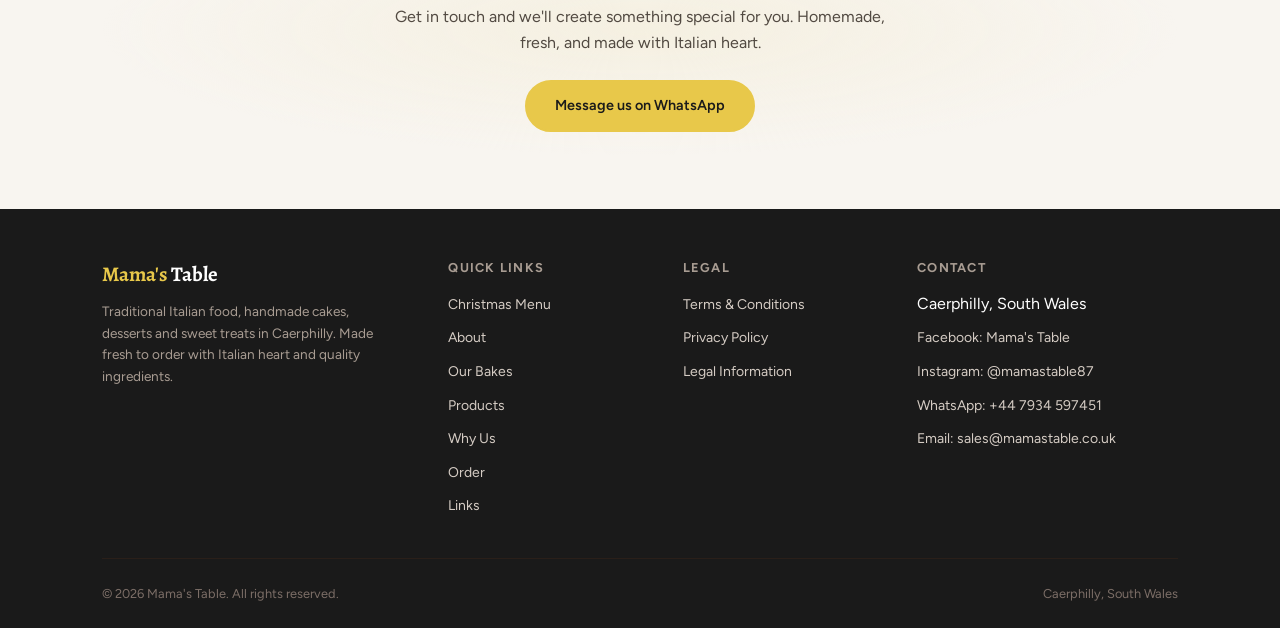
==== commit 118d0f1d: "Add Christmas 2026 menu section and promote it across the site - New Christmas menu on the homepage:" ====
--- a/index.html
+++ b/index.html
@@ -3,15 +3,15 @@
 <head>
 <meta charset="UTF-8">
 <meta name="viewport" content="width=device-width, initial-scale=1.0, viewport-fit=cover">
-<title>Mama's Table | Traditional Italian Food, Cakes & Desserts | Caerphilly</title>
-<meta name="description" content="Mama's Table in Caerphilly. Traditional Italian food, handmade cakes, desserts, fresh pasta, lasagne, ravioli and sweet treats. Made fresh to order with Italian heart. Collection only.">
+<title>Christmas Menu 2026: Panettone, Pandoro & Lasagna | Mama's Table Caerphilly</title>
+<meta name="description" content="Pre-order the Mama's Table Christmas menu in Caerphilly: handmade panettone, pandoro, Sicilian cannoli, profiteroles, cheesecakes, lasagna, parmigiana and fresh ravioli. Traditional Italian food, made fresh to order. Collection only.">
 <meta name="theme-color" content="#0a0a0a">
 <!-- Open Graph -->
 <meta property="og:type" content="website">
 <meta property="og:url" content="https://mamastable.co.uk/">
-<meta property="og:title" content="Mama's Table | Traditional Italian Food, Cakes & Desserts | Caerphilly">
-<meta property="og:description" content="Traditional Italian food, handmade cakes, desserts and sweet treats in Caerphilly. Made fresh to order with Italian heart. 5-star hygiene rating.">
-<meta property="og:image" content="https://mamastable.co.uk/img/logo.png">
+<meta property="og:title" content="Mama's Table Christmas Menu 2026 | Italian Panettone, Pandoro & More | Caerphilly">
+<meta property="og:description" content="Christmas pre-orders now open: panettone from £20, pandoro, cannoli, profiteroles, cheesecakes, lasagna and fresh ravioli. Handmade in Caerphilly.">
+<meta property="og:image" content="https://mamastable.co.uk/photos/ITALIAN/Festivity/Christmas/Chocolate%20Panettone%201.jpg">
 <!-- Twitter Card -->
 <meta name="twitter:card" content="summary">
 <meta name="twitter:title" content="Mama's Table | Caerphilly Home Baking">
@@ -54,6 +54,7 @@
     }
   ],
   "priceRange": "££",
+  "hasMenu": "https://mamastable.co.uk/#christmas",
   "servesCuisine": ["Italian", "Bakery", "Cakes", "Desserts"],
   "image": {
     "@type": "ImageObject",
@@ -63,6 +64,166 @@
     "https://www.instagram.com/mamastable87",
     "https://www.facebook.com/mamastable87",
     "https://www.tiktok.com/@mamas.table15"
+  ]
+}
+</script>
+<script type="application/ld+json">
+{
+  "@context": "https://schema.org",
+  "@type": "Menu",
+  "name": "Mama's Table Christmas Menu 2026",
+  "url": "https://mamastable.co.uk/#christmas",
+  "inLanguage": "en-GB",
+  "hasMenuSection": [
+    {
+      "@type": "MenuSection",
+      "name": "Christmas Sweet Treats",
+      "hasMenuItem": [
+        {
+          "@type": "MenuItem",
+          "name": "Classic or Chocolate Panettone",
+          "description": "500 g",
+          "offers": {
+            "@type": "Offer",
+            "price": "20.00",
+            "priceCurrency": "GBP"
+          }
+        },
+        {
+          "@type": "MenuItem",
+          "name": "Pistachio, Kinder or Ferrero Rocher Panettone",
+          "description": "500 g",
+          "offers": {
+            "@type": "Offer",
+            "price": "25.00",
+            "priceCurrency": "GBP"
+          }
+        },
+        {
+          "@type": "MenuItem",
+          "name": "Classic Pandoro",
+          "description": "1 kg",
+          "offers": {
+            "@type": "Offer",
+            "price": "20.00",
+            "priceCurrency": "GBP"
+          }
+        },
+        {
+          "@type": "MenuItem",
+          "name": "Pandoro Tiramisù Christmas Tree",
+          "description": "1 kg",
+          "offers": {
+            "@type": "Offer",
+            "price": "28.00",
+            "priceCurrency": "GBP"
+          }
+        },
+        {
+          "@type": "MenuItem",
+          "name": "Brownie Christmas Tree",
+          "description": "6–8 servings",
+          "offers": {
+            "@type": "Offer",
+            "price": "20.00",
+            "priceCurrency": "GBP"
+          }
+        },
+        {
+          "@type": "MenuItem",
+          "name": "Sicilian Cannoli",
+          "description": "Box of 6",
+          "offers": {
+            "@type": "Offer",
+            "price": "18.00",
+            "priceCurrency": "GBP"
+          }
+        },
+        {
+          "@type": "MenuItem",
+          "name": "Profiteroles",
+          "description": "6–8 servings. Classic, Pistachio or Mixed",
+          "offers": {
+            "@type": "Offer",
+            "price": "30.00",
+            "priceCurrency": "GBP"
+          }
+        },
+        {
+          "@type": "MenuItem",
+          "name": "Large Cheesecake",
+          "description": "6–12 servings. Terry's Orange, Kinder, Dubai, Lemon Curd, Nutella, Lotus or Oreo",
+          "offers": {
+            "@type": "Offer",
+            "price": "40.00",
+            "priceCurrency": "GBP"
+          }
+        }
+      ]
+    },
+    {
+      "@type": "MenuSection",
+      "name": "Christmas Savoury: Ready to Reheat",
+      "hasMenuItem": [
+        {
+          "@type": "MenuItem",
+          "name": "Classic Lasagna",
+          "description": "6 servings, fully cooked",
+          "offers": {
+            "@type": "Offer",
+            "price": "40.00",
+            "priceCurrency": "GBP"
+          }
+        },
+        {
+          "@type": "MenuItem",
+          "name": "Aubergine Parmigiana",
+          "description": "6 servings, fully cooked",
+          "offers": {
+            "@type": "Offer",
+            "price": "30.00",
+            "priceCurrency": "GBP"
+          }
+        }
+      ]
+    },
+    {
+      "@type": "MenuSection",
+      "name": "Fresh Homemade Ravioli",
+      "description": "Sold uncooked, priced per kg",
+      "hasMenuItem": [
+        {
+          "@type": "MenuItem",
+          "name": "Ricotta & Spinach Ravioli",
+          "description": "Per kg",
+          "offers": {
+            "@type": "Offer",
+            "price": "14.00",
+            "priceCurrency": "GBP"
+          }
+        },
+        {
+          "@type": "MenuItem",
+          "name": "Fish Ravioli",
+          "description": "Per kg",
+          "offers": {
+            "@type": "Offer",
+            "price": "18.00",
+            "priceCurrency": "GBP"
+          }
+        },
+        {
+          "@type": "MenuItem",
+          "name": "'Nduja & Honey Ravioli (Spicy)",
+          "description": "Per kg",
+          "offers": {
+            "@type": "Offer",
+            "price": "18.00",
+            "priceCurrency": "GBP"
+          }
+        }
+      ]
+    }
   ]
 }
 </script>
@@ -128,12 +289,14 @@
 <a href="#main" class="skip-link">Skip to main content</a>
 
 <nav id="nav">
+  <a href="#christmas" class="xmas-bar">🎄 Christmas menu now open for pre-orders: panettone, pandoro, lasagna &amp; more. <u>See the menu</u></a>
   <div class="container nav-inner">
     <a href="index.html" class="nav-logo">
       <img src="img/logo.png" alt="">
       Mama's <span>Table</span>
     </a>
     <div class="nav-links">
+      <a href="#christmas" class="nav-xmas">🎄 Christmas Menu</a>
       <a href="#about">About</a>
       <a href="#bakes">Our Bakes</a>
       <a href="#values">Why Us</a>
@@ -167,6 +330,7 @@
   <video id="hero-video" fetchpriority="high" preload="auto" autoplay muted loop playsinline poster="hero-frames/ezgif-frame-001.jpg" src="videos/hero.mp4" title="Mama's Table — traditional Italian food"></video>
   <div class="container hero-content">
     <div class="rv">
+      <a href="#christmas" class="hero-xmas-pill">🎄 Christmas 2026 pre-orders now open →</a>
       <h1>A little taste of Italy,<br>made with <span class="accent">love</span> in Caerphilly</h1>
       <p>Traditional Italian food, handmade cakes, desserts and sweet treats, all made fresh to order from our home kitchen in Caerphilly.</p>
       <div class="hero-badges">
@@ -190,13 +354,180 @@
         <div class="hero-stat"><strong>Italian</strong><span>Made with heart</span></div>
       </div>
       <div class="hero-actions">
-        <a href="https://api.whatsapp.com/send?phone=447934597451" target="_blank" class="btn btn-primary">Message us on WhatsApp</a>
-        <a href="#bakes" class="btn btn-outline">See Our Bakes</a>
-      </div>
-    </div>
-  </div>
-</section>
-
+        <a href="#christmas" class="btn btn-xmas">🎄 View the Christmas Menu</a>
+        <a href="https://api.whatsapp.com/send?phone=447934597451" target="_blank" rel="noopener" class="btn btn-primary">Message us on WhatsApp</a>
+      </div>
+    </div>
+  </div>
+</section>
+
+
+<!-- CHRISTMAS MENU -->
+<section class="xmas" id="christmas" aria-labelledby="xmas-title">
+  <div class="container">
+    <div class="xmas-head rv">
+      <span class="tag">🎄 Christmas 2026 · Pre-orders open</span>
+      <h2 id="xmas-title">Our Christmas Menu</h2>
+      <p>Handmade Italian panettone, pandoro, desserts and ready-to-reheat Christmas dinners, made fresh in small batches. Places are limited, so pre-order early to avoid disappointment.</p>
+      <div class="xmas-facts">
+        <span>Pre-order required</span>
+        <span>Collection in Caerphilly</span>
+        <span>Limited batches</span>
+      </div>
+      <div class="xmas-jump" role="navigation" aria-label="Christmas menu sections">
+        <a href="#xmas-sweet">Sweet treats</a>
+        <a href="#xmas-savoury">Savoury menu</a>
+      </div>
+    </div>
+
+    <div class="xmas-group" id="xmas-sweet">
+      <h3 class="xmas-group-title">Sweet Treats</h3>
+      <p class="xmas-group-note">Panettone, pandoro and Italian desserts for the festive table, or for gifting.</p>
+      <div class="xmas-grid">
+        <article class="xmas-card rv">
+          <div class="xmas-media"><img src="photos/ITALIAN/Festivity/Christmas/Chocolate Panettone 1.jpg" alt="Classic or Chocolate Panettone from Mama's Table" loading="lazy"><span class="xmas-price">£20</span></div>
+          <div class="xmas-body">
+            <h4>Classic or Chocolate Panettone</h4>
+            <span class="xmas-size">500 g</span>
+            <div class="xmas-opts"><span>Classic</span><span>Chocolate</span></div>
+            <a class="xmas-order" href="https://api.whatsapp.com/send?phone=447934597451" target="_blank" rel="noopener" data-item="Classic or Chocolate Panettone (500 g) – £20">Pre-order on WhatsApp <svg viewBox="0 0 24 24" fill="none" stroke="currentColor" stroke-width="2.2" stroke-linecap="round" stroke-linejoin="round" aria-hidden="true"><path d="M5 12h14M13 6l6 6-6 6"/></svg></a>
+          </div>
+        </article>
+        <article class="xmas-card rv">
+          <div class="xmas-media"><img src="photos/ITALIAN/Festivity/Christmas/Pistacchio Panettone.jpg" alt="Pistachio, Kinder or Ferrero Rocher Panettone from Mama's Table" loading="lazy"><span class="xmas-price">£25</span></div>
+          <div class="xmas-body">
+            <h4>Pistachio, Kinder or Ferrero Rocher Panettone</h4>
+            <span class="xmas-size">500 g</span>
+            <div class="xmas-opts"><span>Pistachio</span><span>Kinder</span><span>Ferrero Rocher</span></div>
+            <a class="xmas-order" href="https://api.whatsapp.com/send?phone=447934597451" target="_blank" rel="noopener" data-item="Pistachio, Kinder or Ferrero Rocher Panettone (500 g) – £25">Pre-order on WhatsApp <svg viewBox="0 0 24 24" fill="none" stroke="currentColor" stroke-width="2.2" stroke-linecap="round" stroke-linejoin="round" aria-hidden="true"><path d="M5 12h14M13 6l6 6-6 6"/></svg></a>
+          </div>
+        </article>
+        <article class="xmas-card rv">
+          <div class="xmas-media"><img src="photos/ITALIAN/Festivity/Christmas/Pandoro2.jpg" alt="Classic Pandoro from Mama's Table" loading="lazy"><span class="xmas-price">£20</span></div>
+          <div class="xmas-body">
+            <h4>Classic Pandoro</h4>
+            <span class="xmas-size">1 kg</span>
+            
+            <a class="xmas-order" href="https://api.whatsapp.com/send?phone=447934597451" target="_blank" rel="noopener" data-item="Classic Pandoro (1 kg) – £20">Pre-order on WhatsApp <svg viewBox="0 0 24 24" fill="none" stroke="currentColor" stroke-width="2.2" stroke-linecap="round" stroke-linejoin="round" aria-hidden="true"><path d="M5 12h14M13 6l6 6-6 6"/></svg></a>
+          </div>
+        </article>
+        <article class="xmas-card rv">
+          <div class="xmas-media xmas-media--art "><svg viewBox="0 0 64 64" fill="currentColor" aria-hidden="true"><path d="M32 4l2.6 5.3 5.8.8-4.2 4.1 1 5.8L32 17.3 26.8 20l1-5.8-4.2-4.1 5.8-.8z"/><path d="M32 18l12 14h-6l10 12h-7l10 12H13l10-12h-7l10-12h-6z" opacity=".9"/><rect x="28" y="56" width="8" height="6" rx="1"/></svg><span class="xmas-price">£28</span></div>
+          <div class="xmas-body">
+            <h4>Pandoro Tiramisù Christmas Tree</h4>
+            <span class="xmas-size">1 kg</span>
+            
+            <a class="xmas-order" href="https://api.whatsapp.com/send?phone=447934597451" target="_blank" rel="noopener" data-item="Pandoro Tiramisù Christmas Tree (1 kg) – £28">Pre-order on WhatsApp <svg viewBox="0 0 24 24" fill="none" stroke="currentColor" stroke-width="2.2" stroke-linecap="round" stroke-linejoin="round" aria-hidden="true"><path d="M5 12h14M13 6l6 6-6 6"/></svg></a>
+          </div>
+        </article>
+        <article class="xmas-card rv">
+          <div class="xmas-media xmas-media--art red"><svg viewBox="0 0 64 64" fill="currentColor" aria-hidden="true"><path d="M32 4l2.6 5.3 5.8.8-4.2 4.1 1 5.8L32 17.3 26.8 20l1-5.8-4.2-4.1 5.8-.8z"/><path d="M32 18l12 14h-6l10 12h-7l10 12H13l10-12h-7l10-12h-6z" opacity=".9"/><rect x="28" y="56" width="8" height="6" rx="1"/></svg><span class="xmas-price">£20</span></div>
+          <div class="xmas-body">
+            <h4>Brownie Christmas Tree</h4>
+            <span class="xmas-size">6–8 servings</span>
+            
+            <a class="xmas-order" href="https://api.whatsapp.com/send?phone=447934597451" target="_blank" rel="noopener" data-item="Brownie Christmas Tree (6–8 servings) – £20">Pre-order on WhatsApp <svg viewBox="0 0 24 24" fill="none" stroke="currentColor" stroke-width="2.2" stroke-linecap="round" stroke-linejoin="round" aria-hidden="true"><path d="M5 12h14M13 6l6 6-6 6"/></svg></a>
+          </div>
+        </article>
+        <article class="xmas-card rv">
+          <div class="xmas-media"><img src="photos/ITALIAN/Italian Specialty/Dessert/Sicilian Cannoli.jpg" alt="Sicilian Cannoli from Mama's Table" loading="lazy"><span class="xmas-price">£18</span></div>
+          <div class="xmas-body">
+            <h4>Sicilian Cannoli</h4>
+            <span class="xmas-size">Box of 6</span>
+            
+            <a class="xmas-order" href="https://api.whatsapp.com/send?phone=447934597451" target="_blank" rel="noopener" data-item="Sicilian Cannoli (Box of 6) – £18">Pre-order on WhatsApp <svg viewBox="0 0 24 24" fill="none" stroke="currentColor" stroke-width="2.2" stroke-linecap="round" stroke-linejoin="round" aria-hidden="true"><path d="M5 12h14M13 6l6 6-6 6"/></svg></a>
+          </div>
+        </article>
+        <article class="xmas-card rv">
+          <div class="xmas-media"><img src="photos/ITALIAN/Italian Specialty/Savoury/Pistachio &amp; Chocolate profitterol tray .jpg" alt="Profiteroles from Mama's Table" loading="lazy"><span class="xmas-price">£30</span></div>
+          <div class="xmas-body">
+            <h4>Profiteroles</h4>
+            <span class="xmas-size">6–8 servings</span>
+            <div class="xmas-opts"><span>Classic</span><span>Pistachio</span><span>Mixed</span></div>
+            <a class="xmas-order" href="https://api.whatsapp.com/send?phone=447934597451" target="_blank" rel="noopener" data-item="Profiteroles (6–8 servings) – £30">Pre-order on WhatsApp <svg viewBox="0 0 24 24" fill="none" stroke="currentColor" stroke-width="2.2" stroke-linecap="round" stroke-linejoin="round" aria-hidden="true"><path d="M5 12h14M13 6l6 6-6 6"/></svg></a>
+          </div>
+        </article>
+        <article class="xmas-card rv">
+          <div class="xmas-media"><img src="photos/Cheescake/Lotus CheesCake.jpg" alt="Large Cheesecake from Mama's Table" loading="lazy"><span class="xmas-price">£40</span></div>
+          <div class="xmas-body">
+            <h4>Large Cheesecake</h4>
+            <span class="xmas-size">6–12 servings</span>
+            <div class="xmas-opts"><span>Terry&#x27;s Orange</span><span>Kinder</span><span>Dubai</span><span>Lemon Curd</span><span>Nutella</span><span>Lotus</span><span>Oreo</span></div>
+            <a class="xmas-order" href="https://api.whatsapp.com/send?phone=447934597451" target="_blank" rel="noopener" data-item="Large Cheesecake (6–12 servings) – £40">Pre-order on WhatsApp <svg viewBox="0 0 24 24" fill="none" stroke="currentColor" stroke-width="2.2" stroke-linecap="round" stroke-linejoin="round" aria-hidden="true"><path d="M5 12h14M13 6l6 6-6 6"/></svg></a>
+          </div>
+        </article>
+      </div>
+    </div>
+
+    <div class="xmas-group" id="xmas-savoury">
+      <h3 class="xmas-group-title">Savoury: Ready to Reheat</h3>
+      <p class="xmas-group-note">Fully cooked, ready to reheat at home.</p>
+      <div class="xmas-grid">
+        <article class="xmas-card rv">
+          <div class="xmas-media"><img src="photos/ITALIAN/Italian Specialty/Savoury/Classic Lasagna.jpg" alt="Classic Lasagna from Mama's Table" loading="lazy"><span class="xmas-price">£40</span></div>
+          <div class="xmas-body">
+            <h4>Classic Lasagna</h4>
+            <span class="xmas-size">6 servings</span>
+            
+            <a class="xmas-order" href="https://api.whatsapp.com/send?phone=447934597451" target="_blank" rel="noopener" data-item="Classic Lasagna (6 servings) – £40">Pre-order on WhatsApp <svg viewBox="0 0 24 24" fill="none" stroke="currentColor" stroke-width="2.2" stroke-linecap="round" stroke-linejoin="round" aria-hidden="true"><path d="M5 12h14M13 6l6 6-6 6"/></svg></a>
+          </div>
+        </article>
+        <article class="xmas-card rv">
+          <div class="xmas-media xmas-media--art red"><svg viewBox="0 0 64 64" fill="none" stroke="currentColor" stroke-width="3" aria-hidden="true"><ellipse cx="32" cy="40" rx="26" ry="10"/><path d="M10 38c2-10 10-16 22-16s20 6 22 16"/><path d="M26 14c0-4 4-4 4-8M34 16c0-4 4-4 4-8" stroke-linecap="round"/></svg><span class="xmas-price">£30</span></div>
+          <div class="xmas-body">
+            <h4>Aubergine Parmigiana</h4>
+            <span class="xmas-size">6 servings</span>
+            
+            <a class="xmas-order" href="https://api.whatsapp.com/send?phone=447934597451" target="_blank" rel="noopener" data-item="Aubergine Parmigiana (6 servings) – £30">Pre-order on WhatsApp <svg viewBox="0 0 24 24" fill="none" stroke="currentColor" stroke-width="2.2" stroke-linecap="round" stroke-linejoin="round" aria-hidden="true"><path d="M5 12h14M13 6l6 6-6 6"/></svg></a>
+          </div>
+        </article>
+      </div>
+    </div>
+
+    <div class="xmas-group">
+      <h3 class="xmas-group-title">Fresh Homemade Ravioli</h3>
+      <p class="xmas-group-note">Sold uncooked by the kilo, ready to cook at home.</p>
+      <div class="xmas-grid">
+        <article class="xmas-card rv">
+          <div class="xmas-media"><img src="photos/ITALIAN/Fresh Homemade Pasta/Ravioli filled with Ricotta &amp; Spinach.jpg" alt="Ricotta &amp; Spinach Ravioli from Mama's Table" loading="lazy"><span class="xmas-price">£14<small>/kg</small></span></div>
+          <div class="xmas-body">
+            <h4>Ricotta &amp; Spinach Ravioli</h4>
+            <span class="xmas-size">Fresh, uncooked</span>
+            
+            <a class="xmas-order" href="https://api.whatsapp.com/send?phone=447934597451" target="_blank" rel="noopener" data-item="Ricotta &amp; Spinach Ravioli – £14/kg">Pre-order on WhatsApp <svg viewBox="0 0 24 24" fill="none" stroke="currentColor" stroke-width="2.2" stroke-linecap="round" stroke-linejoin="round" aria-hidden="true"><path d="M5 12h14M13 6l6 6-6 6"/></svg></a>
+          </div>
+        </article>
+        <article class="xmas-card rv">
+          <div class="xmas-media"><img src="photos/ITALIAN/Fresh Homemade Pasta/Salmon Ravioli.jpg" alt="Fish Ravioli from Mama's Table" loading="lazy"><span class="xmas-price">£18<small>/kg</small></span></div>
+          <div class="xmas-body">
+            <h4>Fish Ravioli</h4>
+            <span class="xmas-size">Fresh, uncooked</span>
+            
+            <a class="xmas-order" href="https://api.whatsapp.com/send?phone=447934597451" target="_blank" rel="noopener" data-item="Fish Ravioli – £18/kg">Pre-order on WhatsApp <svg viewBox="0 0 24 24" fill="none" stroke="currentColor" stroke-width="2.2" stroke-linecap="round" stroke-linejoin="round" aria-hidden="true"><path d="M5 12h14M13 6l6 6-6 6"/></svg></a>
+          </div>
+        </article>
+        <article class="xmas-card rv">
+          <div class="xmas-media"><img src="photos/ITALIAN/Fresh Homemade Pasta/heart shape Honey &amp; Nduja Ravioli.jpg" alt="’Nduja &amp; Honey Ravioli from Mama's Table" loading="lazy"><span class="xmas-price">£18<small>/kg</small></span></div>
+          <div class="xmas-body">
+            <h4>’Nduja &amp; Honey Ravioli</h4>
+            <span class="xmas-size">Spicy · fresh, uncooked</span>
+            <div class="xmas-opts"><span>🌶 Spicy</span></div>
+            <a class="xmas-order" href="https://api.whatsapp.com/send?phone=447934597451" target="_blank" rel="noopener" data-item="&#x27;Nduja &amp; Honey Ravioli – £18/kg">Pre-order on WhatsApp <svg viewBox="0 0 24 24" fill="none" stroke="currentColor" stroke-width="2.2" stroke-linecap="round" stroke-linejoin="round" aria-hidden="true"><path d="M5 12h14M13 6l6 6-6 6"/></svg></a>
+          </div>
+        </article>
+      </div>
+    </div>
+
+    <div class="xmas-cta rv">
+      <h3>Pre-order your Christmas table</h3>
+      <p>Message Mama's Table with what you'd like and your collection date. We'll confirm availability and your order.</p>
+      <div class="btn-row">
+        <a href="https://api.whatsapp.com/send?phone=447934597451" target="_blank" rel="noopener" class="btn btn-primary" data-item="Christmas pre-order">Pre-order on WhatsApp</a>
+        <a href="#order" class="btn btn-outline">Send an enquiry</a>
+      </div>
+    </div>
+  </div>
+</section>
 
 <!-- AWARDS EVENT -->
 <section class="section" id="awards-2027" style="background:#f0f9ff;color:#0c4a6e;">
@@ -218,22 +549,6 @@
     </div>
   </div>
 </section>
-<!-- HALLOWEEN -->
-<section class="section" id="halloween" style="background:var(--ink);color:var(--white);">
-  <div class="container">
-    <div class="section-title text-center" style="padding-top:clamp(3rem,6vw,5rem);">
-      <span class="tag" style="background:rgba(255,255,255,.15);color:#ff6b35;">🎃 Limited Time</span>
-      <h2 style="color:var(--white);margin-top:.5rem;">Halloween Specials</h2>
-      <p style="color:rgba(250,248,245,.8);max-width:500px;margin:0 auto 2rem;">
-        Spooky season is here! Check out our handcrafted Halloween treats — perfect for parties, parties, or just because.
-      </p>
-      <a href="products.html#halloween" class="btn btn-primary" style="background:#ff6b35;color:#fff;border-color:#ff6b35;font-size:1rem;padding:.85rem 2rem;">
-        See Halloween Specials 🎃
-      </a>
-    </div>
-  </div>
-</section>
-
 <!-- ABOUT -->
 <section class="section" id="about">
   <div class="container">
@@ -318,7 +633,7 @@
     <div class="section-title text-center">
       <span class="tag">Get in Touch</span>
       <h2>Place an order</h2>
-      <p>Tell us what you're looking for and we'll get back to you with a quote and available dates.</p>
+      <p>Tell us what you're looking for, including <a href="#christmas" style="color:var(--xmas-red);font-weight:600;text-decoration:underline;text-underline-offset:3px">Christmas pre-orders</a>, and we'll get back to you with a quote and available dates.</p>
     </div>
     <div class="contact-grid">
       <div class="contact-info rv">
@@ -358,7 +673,7 @@
         </div>
         <div class="form-group">
           <label for="message">What are you looking for?</label>
-          <textarea id="message" name="message" rows="4" placeholder="Tell us what you'd like: flavours, portions, occasion, dietary requirements..." required></textarea>
+          <textarea id="message" name="message" rows="4" placeholder="Tell us what you'd like, e.g. 1 Pistachio Panettone + Classic Lasagna for Christmas. Include flavours, portions and any dietary requirements..." required></textarea>
         </div>
         <button type="submit" class="btn-submit">Send Enquiry</button>
         <div class="order-map">
@@ -437,9 +752,9 @@
 
 <!-- Sticky CTA -->
 <div class="sticky-cta" aria-label="Message us on WhatsApp" style="opacity:0;">
-  <a href="https://api.whatsapp.com/send?phone=447934597451" target="_blank" style="color:inherit; text-decoration:none; display:flex; align-items:center; gap:6px;">
-    <img src="img/whatsapp.png" alt="WhatsApp" style="width:20px;height:20px;">
-    Message us
+  <a href="https://api.whatsapp.com/send?phone=447934597451" target="_blank" rel="noopener" data-item="Christmas pre-order" style="color:inherit; text-decoration:none; display:flex; align-items:center; gap:6px;">
+    <img src="img/whatsapp.png" alt="" style="width:20px;height:20px;">
+    Pre-order for Christmas
   </a>
 </div>
 
@@ -453,6 +768,7 @@
       <div>
         <h4>Quick Links</h4>
         <ul>
+          <li><a href="#christmas">Christmas Menu</a></li>
           <li><a href="#about">About</a></li>
           <li><a href="#bakes">Our Bakes</a></li>
           <li><a href="products.html">Products</a></li>
--- a/css/style.css
+++ b/css/style.css
@@ -102,11 +102,11 @@
 .nav-cta{
   display:inline-flex;align-items:center;
   padding:.5rem 1.25rem;border-radius:50px;
-  background:var(--accent);color:var(--white);
+  background:var(--accent);color:var(--ink);
   font-size:.8125rem;font-weight:600;
   transition:background .25s,transform .25s;
 }
-.nav-cta:hover{background:var(--accent-hover);transform:translateY(-1px)}
+.nav-cta:hover{background:var(--accent-hover);color:var(--white);transform:translateY(-1px)}
 
 /* --- Hero --- */
 .hero{
@@ -173,9 +173,9 @@
   transition:all .3s;border:2px solid transparent;
 }
 .btn-primary{
-  background:var(--accent);color:var(--white);border-color:var(--accent);
-}
-.btn-primary:hover{background:var(--accent-hover);border-color:var(--accent-hover);transform:translateY(-2px);box-shadow:var(--shadow-lg)}
+  background:var(--accent);color:var(--ink);border-color:var(--accent);
+}
+.btn-primary:hover{background:var(--accent-hover);border-color:var(--accent-hover);color:var(--white);transform:translateY(-2px);box-shadow:var(--shadow-lg)}
 .btn-outline{
   background:var(--white);color:var(--ink);border-color:var(--border);
 }
@@ -225,7 +225,7 @@
   display:inline-block;
   font-size:.7rem;font-weight:600;text-transform:uppercase;
   letter-spacing:.12em;
-  color:var(--accent);
+  color:var(--accent-dark);
   margin-bottom:.6rem;
 }
 
@@ -280,7 +280,7 @@
   align-items:center;
   justify-content:center;
   background:var(--accent);
-  color:var(--white);
+  color:var(--ink);
   padding:.75rem 1.25rem;
   border-radius:50px;
   font-weight:600;
@@ -289,7 +289,7 @@
   transition:background .3s, transform .2s;min-height:44px;
   cursor:pointer;
 }
-.sticky-cta:hover{background:var(--accent-hover);transform:translateY(-2px);}
+.sticky-cta:hover{background:var(--accent-hover);color:var(--white);transform:translateY(-2px);}
 /* Form validation UI */
 .form-error{color:var(--error);font-size:.75rem;}
 input:invalid, textarea:invalid, select:invalid{border-color:var(--error);}
@@ -377,7 +377,7 @@
   color:var(--accent);
 }
 .contact-detail .icon svg{width:18px;height:18px}
-.contact-detail a:hover{color:var(--accent)}
+.contact-detail a:hover{color:var(--accent-dark)}
 
 .collection-map{margin-top:.5rem;border-radius:var(--radius);overflow:hidden;box-shadow:0 2px 12px rgba(0,0,0,.08)}
 
@@ -404,11 +404,11 @@
 .form-error{display:block;font-size:.75rem;color:#c00;margin-top:4px;min-height:0}
 .btn-submit{
   width:100%;padding:.8rem;border-radius:50px;
-  background:var(--accent);color:var(--white);
+  background:var(--accent);color:var(--ink);
   border:2px solid var(--accent);font-size:.925rem;font-weight:600;
   cursor:pointer;transition:all .3s;
 }
-.btn-submit:hover{background:var(--accent-hover);border-color:var(--accent-hover);transform:translateY(-1px);box-shadow:var(--shadow-lg)}
+.btn-submit:hover{background:var(--accent-hover);color:var(--white);border-color:var(--accent-hover);transform:translateY(-1px);box-shadow:var(--shadow-lg)}
 
 /* --- CTA --- */
 .cta-block{
@@ -435,7 +435,7 @@
   padding:3rem 0 1.5rem;
 }
 .footer-grid{
-  display:grid;grid-template-columns:2fr 1fr 1fr;
+  display:grid;grid-template-columns:1.6fr 1fr 1fr 1.4fr;
   gap:clamp(2rem,4vw,3rem);
   margin-bottom:2rem;
 }
@@ -648,3 +648,197 @@
 }
 .nav-social-link:hover{color:var(--accent);background:var(--accent-light)}
 
+
+/* ============================================
+   Christmas promotion
+   ============================================ */
+:root{
+  --xmas-red:#8E1B2C;
+  --xmas-red-deep:#5E0F1B;
+  --xmas-green:#1F3D2B;
+  --xmas-gold:#D9B45A;
+  --accent-dark:#8a6508;
+}
+
+/* Announcement bar (sits at top of the fixed nav) */
+.xmas-bar{
+  display:block;
+  background:var(--xmas-red);
+  color:#FFF6E6;
+  text-align:center;
+  font-size:.85rem;font-weight:600;
+  padding:.5rem 1rem;
+  margin-top:calc(-.75rem - env(safe-area-inset-top));
+  padding-top:calc(.5rem + env(safe-area-inset-top));
+  margin-bottom:.6rem;
+  letter-spacing:.01em;
+  transition:background .25s;
+}
+.xmas-bar:hover{background:var(--xmas-red-deep)}
+.xmas-bar u{text-underline-offset:3px;text-decoration-color:var(--xmas-gold)}
+
+/* Highlighted nav link */
+.nav-links a.nav-xmas{color:var(--xmas-gold);font-weight:700}
+.nav-links a.nav-xmas:hover{color:#f1d58c}
+
+/* Hero pill */
+.hero-xmas-pill{
+  display:inline-flex;align-items:center;gap:.5rem;
+  background:var(--xmas-red);color:#FFF6E6;
+  border:1px solid rgba(217,180,90,.6);
+  padding:.4rem 1rem;border-radius:50px;
+  font-size:.85rem;font-weight:600;
+  margin-bottom:1.1rem;
+  box-shadow:0 4px 16px rgba(0,0,0,.25);
+  transition:transform .25s,background .25s;
+}
+.hero-xmas-pill:hover{background:var(--xmas-red-deep);transform:translateY(-1px)}
+.btn-xmas{background:var(--xmas-red);color:#FFF6E6;border-color:var(--xmas-red)}
+.btn-xmas:hover{background:var(--xmas-red-deep);border-color:var(--xmas-red-deep);transform:translateY(-2px);box-shadow:var(--shadow-lg)}
+
+/* Section */
+.xmas{
+  position:relative;
+  background:#FBF6EC;
+  padding:0 0 var(--section-pad);
+  overflow:hidden;
+  scroll-margin-top:9rem;
+}
+.xmas-head{
+  text-align:center;color:#FFF6E6;
+  position:relative;
+  padding:var(--section-pad) 0 clamp(2.5rem,5vw,3.5rem);
+  margin-bottom:clamp(.5rem,2vw,1rem);
+}
+.xmas-head::before{
+  content:'';position:absolute;z-index:-1;top:0;bottom:0;left:50%;width:100vw;transform:translateX(-50%);
+  background:
+    radial-gradient(ellipse 70% 60% at 50% 0%, rgba(217,180,90,.22), transparent 70%),
+    linear-gradient(180deg,var(--xmas-red-deep),var(--xmas-red));
+}
+.xmas .container{position:relative;z-index:0}
+.xmas-head .tag{color:var(--xmas-gold)}
+.xmas-head h2{
+  font-family:var(--head);
+  font-size:clamp(2rem,4.5vw,3.4rem);
+  font-weight:700;line-height:1.05;letter-spacing:-.015em;
+  margin-bottom:.6rem;text-wrap:balance;
+}
+.xmas-head p{max-width:560px;margin:0 auto;color:rgba(255,246,230,.88);font-size:1rem}
+.xmas-facts{display:flex;flex-wrap:wrap;justify-content:center;gap:.6rem;margin-top:1.25rem}
+.xmas-facts span{
+  font-size:.8rem;font-weight:600;
+  padding:.35rem .9rem;border-radius:50px;
+  background:rgba(255,246,230,.12);border:1px solid rgba(217,180,90,.45);color:#FFF6E6;
+}
+.xmas-jump{display:flex;justify-content:center;gap:.6rem;margin-top:1.5rem;flex-wrap:wrap}
+.xmas-jump a{
+  font-size:.875rem;font-weight:600;padding:.55rem 1.2rem;border-radius:50px;
+  background:#FFF6E6;color:var(--xmas-red);transition:transform .2s,background .2s;
+}
+.xmas-jump a:hover{transform:translateY(-1px);background:#fff}
+
+.xmas-group{margin-top:clamp(2rem,4vw,3rem);scroll-margin-top:6rem}
+.xmas-group-title{
+  display:flex;align-items:center;gap:1rem;
+  font-family:var(--head);font-size:clamp(1.4rem,2.6vw,1.9rem);
+  color:var(--xmas-green);margin-bottom:.35rem;
+}
+.xmas-group-title::after{content:'';flex:1;height:1px;background:linear-gradient(90deg,var(--xmas-gold),transparent)}
+.xmas-group-note{font-size:.9rem;color:var(--ink-muted);margin-bottom:1.25rem;font-style:italic}
+
+.xmas-grid{display:grid;grid-template-columns:repeat(3,1fr);gap:1.25rem}
+.xmas-card{
+  background:var(--white);
+  border:1px solid var(--border);
+  border-radius:var(--radius);
+  overflow:hidden;
+  display:flex;flex-direction:column;
+  box-shadow:var(--shadow);
+  transition:transform .3s,box-shadow .3s;
+}
+.xmas-card:hover{transform:translateY(-4px);box-shadow:var(--shadow-lg)}
+.xmas-media{position:relative;aspect-ratio:4/3;overflow:hidden;background:var(--xmas-green)}
+.xmas-media img{width:100%;height:100%;object-fit:cover;transition:transform .5s}
+.xmas-card:hover .xmas-media img{transform:scale(1.04)}
+.xmas-media--art{
+  display:flex;align-items:center;justify-content:center;
+  background:
+    radial-gradient(circle at 30% 25%, rgba(217,180,90,.25), transparent 45%),
+    linear-gradient(135deg,var(--xmas-green),#13281c);
+  color:var(--xmas-gold);
+}
+.xmas-media--art.red{background:radial-gradient(circle at 70% 25%, rgba(217,180,90,.25), transparent 45%),linear-gradient(135deg,var(--xmas-red),var(--xmas-red-deep))}
+.xmas-media--art svg{width:34%;height:auto;opacity:.9}
+.xmas-price{
+  position:absolute;top:.75rem;right:.75rem;
+  background:var(--xmas-red);color:#FFF6E6;
+  font-family:var(--head);font-weight:700;font-size:1.25rem;line-height:1;
+  padding:.45rem .75rem;border-radius:50px;
+  border:1.5px solid var(--xmas-gold);
+  box-shadow:0 4px 14px rgba(0,0,0,.25);
+}
+.xmas-price small{font-family:var(--body);font-size:.7rem;font-weight:600;opacity:.85}
+.xmas-body{padding:1.1rem 1.2rem 1.25rem;display:flex;flex-direction:column;gap:.35rem;flex:1}
+.xmas-body h4{font-family:var(--head);font-size:1.2rem;line-height:1.2;color:var(--xmas-red)}
+.xmas-size{font-size:.85rem;color:var(--ink-muted);font-weight:500}
+.xmas-opts{display:flex;flex-wrap:wrap;gap:.35rem;margin-top:.25rem}
+.xmas-opts span{
+  font-size:.72rem;font-weight:600;
+  padding:.2rem .6rem;border-radius:50px;
+  background:var(--accent-light);border:1px solid var(--border);color:var(--ink);
+}
+.xmas-order{
+  margin-top:auto;padding-top:.75rem;
+  display:inline-flex;align-items:center;gap:.4rem;
+  font-size:.85rem;font-weight:700;color:var(--xmas-green);
+}
+.xmas-order:hover{color:var(--xmas-red)}
+.xmas-order svg{width:16px;height:16px}
+
+.xmas-cta{
+  margin-top:clamp(2rem,4vw,3rem);
+  text-align:center;
+  background:var(--xmas-green);color:#FFF6E6;
+  border-radius:var(--radius);
+  padding:clamp(1.5rem,4vw,2.5rem);
+  border:1px solid rgba(217,180,90,.4);
+}
+.xmas-cta h3{font-family:var(--head);font-size:clamp(1.4rem,3vw,2rem);margin-bottom:.4rem}
+.xmas-cta p{color:rgba(255,246,230,.85);margin:0 auto 1.25rem;max-width:520px;font-size:.95rem}
+.xmas-cta .btn-row{display:flex;gap:.75rem;justify-content:center;flex-wrap:wrap}
+.xmas-cta .btn-outline{background:transparent;color:#FFF6E6;border-color:rgba(255,246,230,.5)}
+.xmas-cta .btn-outline:hover{background:rgba(255,246,230,.1);border-color:#FFF6E6}
+
+/* Products page Christmas banner */
+.xmas-banner{
+  display:flex;align-items:center;justify-content:space-between;gap:1.25rem;flex-wrap:wrap;
+  background:linear-gradient(135deg,var(--xmas-red),var(--xmas-red-deep));
+  color:#FFF6E6;border-radius:var(--radius);
+  padding:1.5rem 1.75rem;border:1px solid rgba(217,180,90,.5);
+  box-shadow:var(--shadow-lg);
+}
+.xmas-banner h2{font-family:var(--head);font-size:clamp(1.3rem,3vw,1.8rem);margin-bottom:.2rem}
+.xmas-banner p{color:rgba(255,246,230,.85);font-size:.9rem}
+.xmas-banner .btn{background:#FFF6E6;color:var(--xmas-red);border-color:#FFF6E6}
+.xmas-banner .btn:hover{background:#fff;transform:translateY(-2px)}
+
+@media(max-width:1024px){.xmas-grid{grid-template-columns:repeat(2,1fr)}}
+@media(max-width:900px){.xmas-bar{margin-top:calc(-.75rem - env(safe-area-inset-top))}}
+@media(max-width:600px){
+  .xmas-grid{grid-template-columns:1fr 1fr;gap:.75rem}
+  .xmas-body{padding:.8rem .85rem 1rem}
+  .xmas-body h4{font-size:1rem}
+  .xmas-size{font-size:.78rem}
+  .xmas-price{font-size:1rem;padding:.35rem .6rem;top:.5rem;right:.5rem}
+  .xmas-opts span{font-size:.66rem}
+  .xmas-order{font-size:.78rem}
+  .xmas-bar{font-size:.78rem}
+  .xmas-banner{flex-direction:column;align-items:flex-start}
+}
+@media(max-width:380px){.xmas-grid{grid-template-columns:1fr}}
+@media (prefers-reduced-motion: reduce){.xmas-card,.xmas-card:hover,.xmas-media img{transition:none;transform:none}}
+
+/* Social icons are hidden in the mobile header (they live in the burger menu/footer) */
+@media(max-width:900px){.nav-inner > .nav-socials{display:none}}
+@media(max-width:900px){.xmas{scroll-margin-top:0}.xmas-group{scroll-margin-top:1rem}}
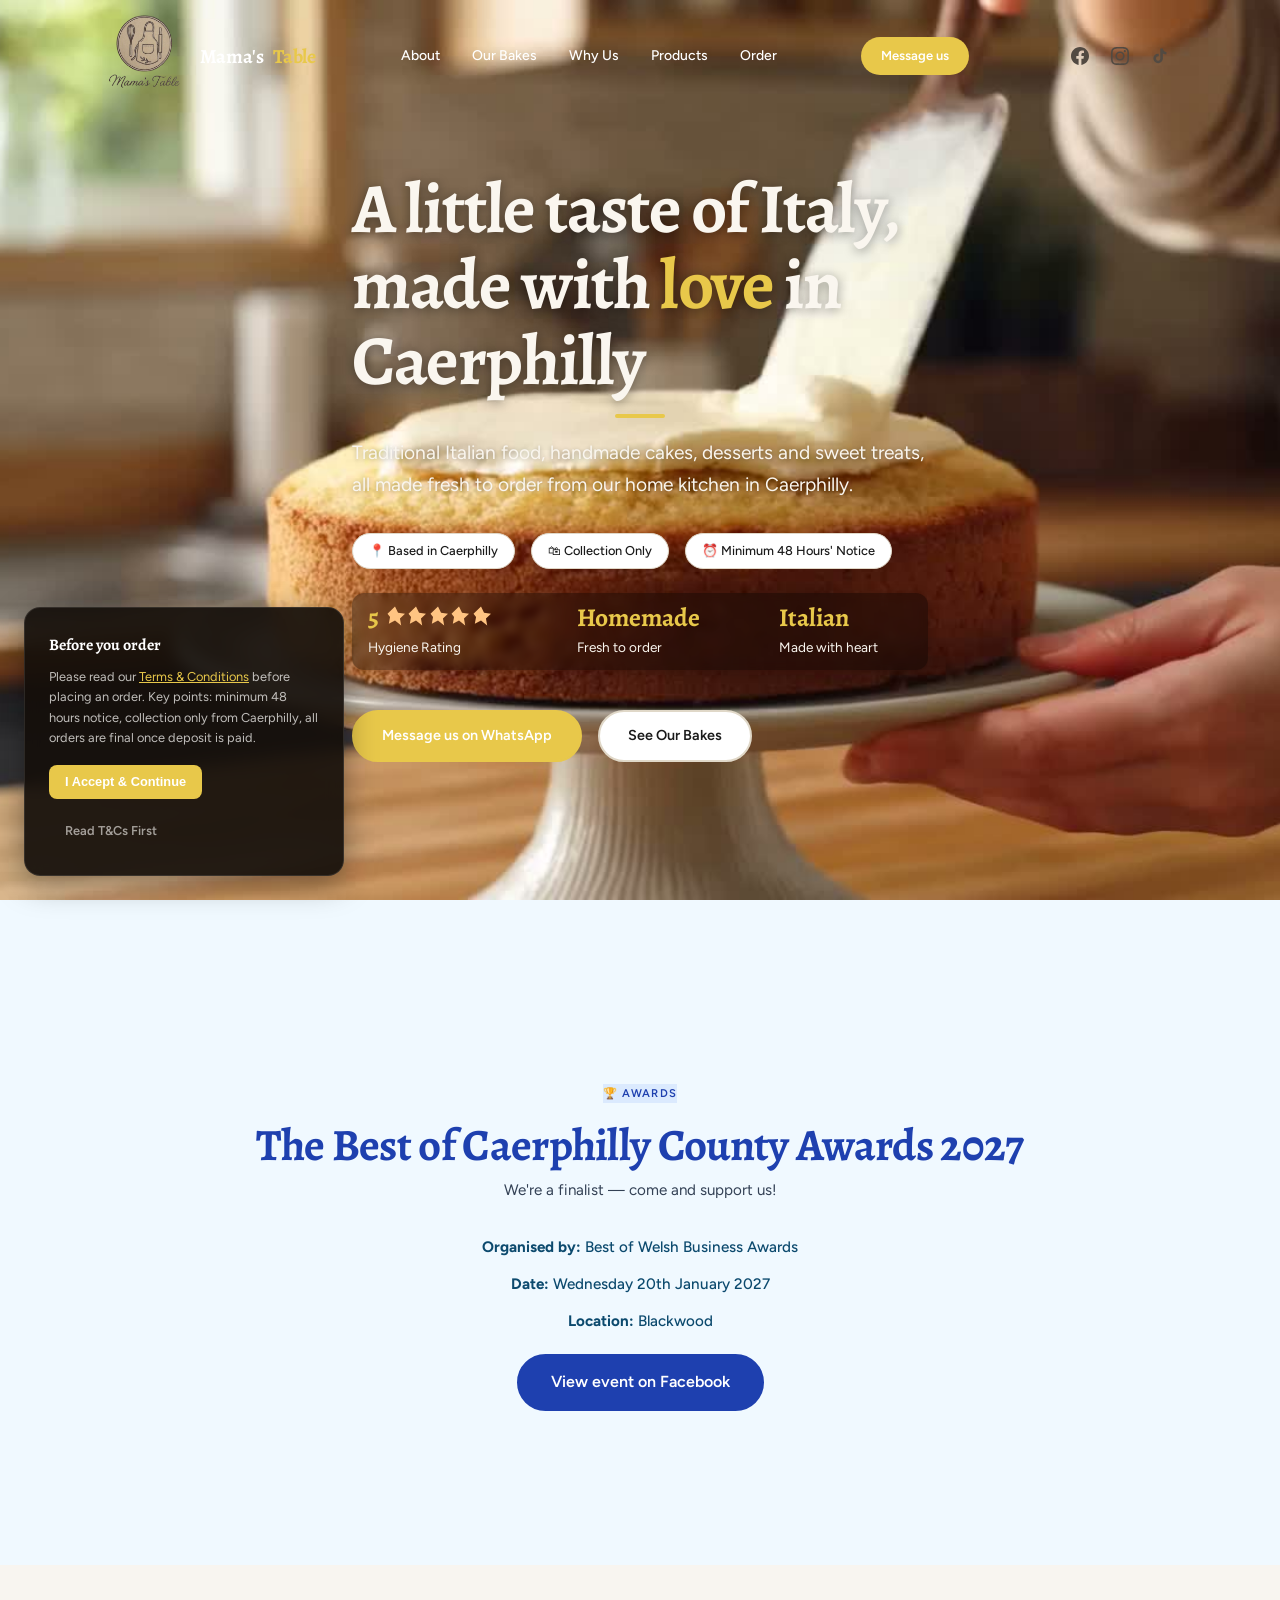
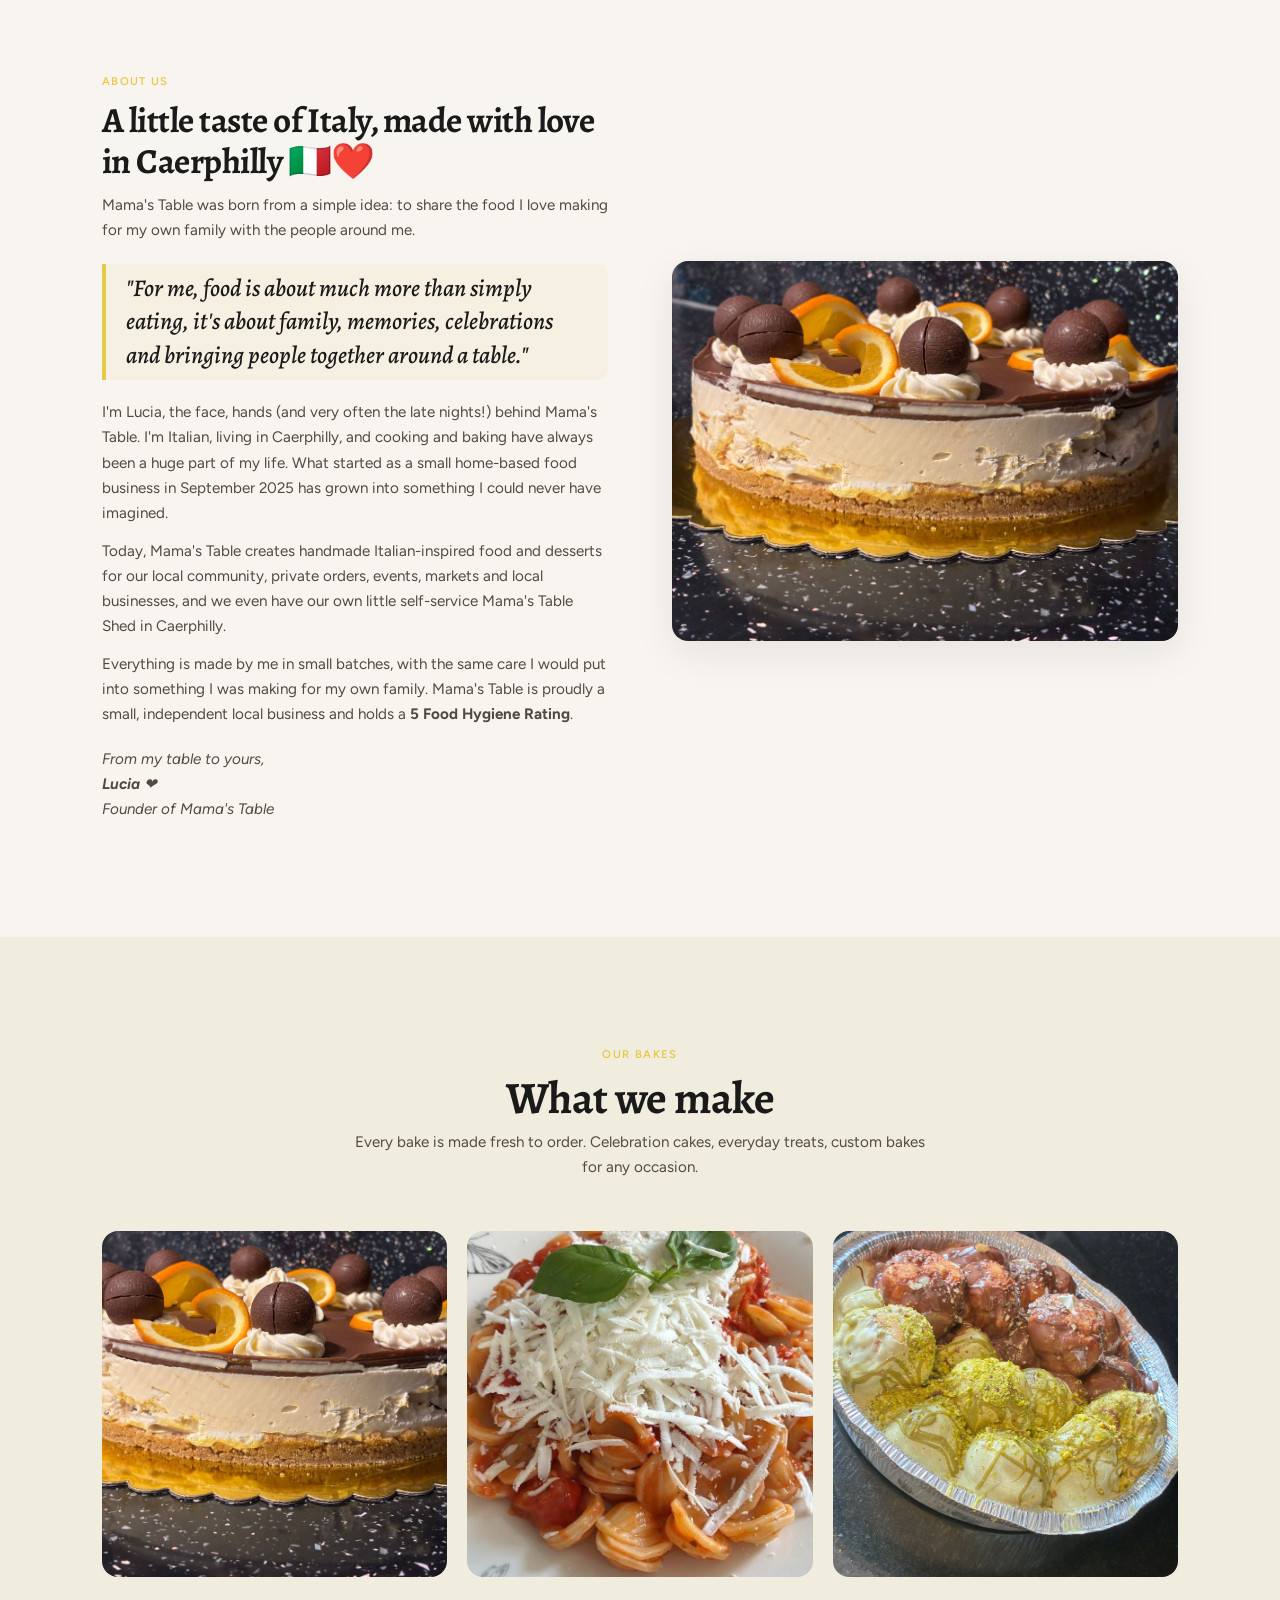
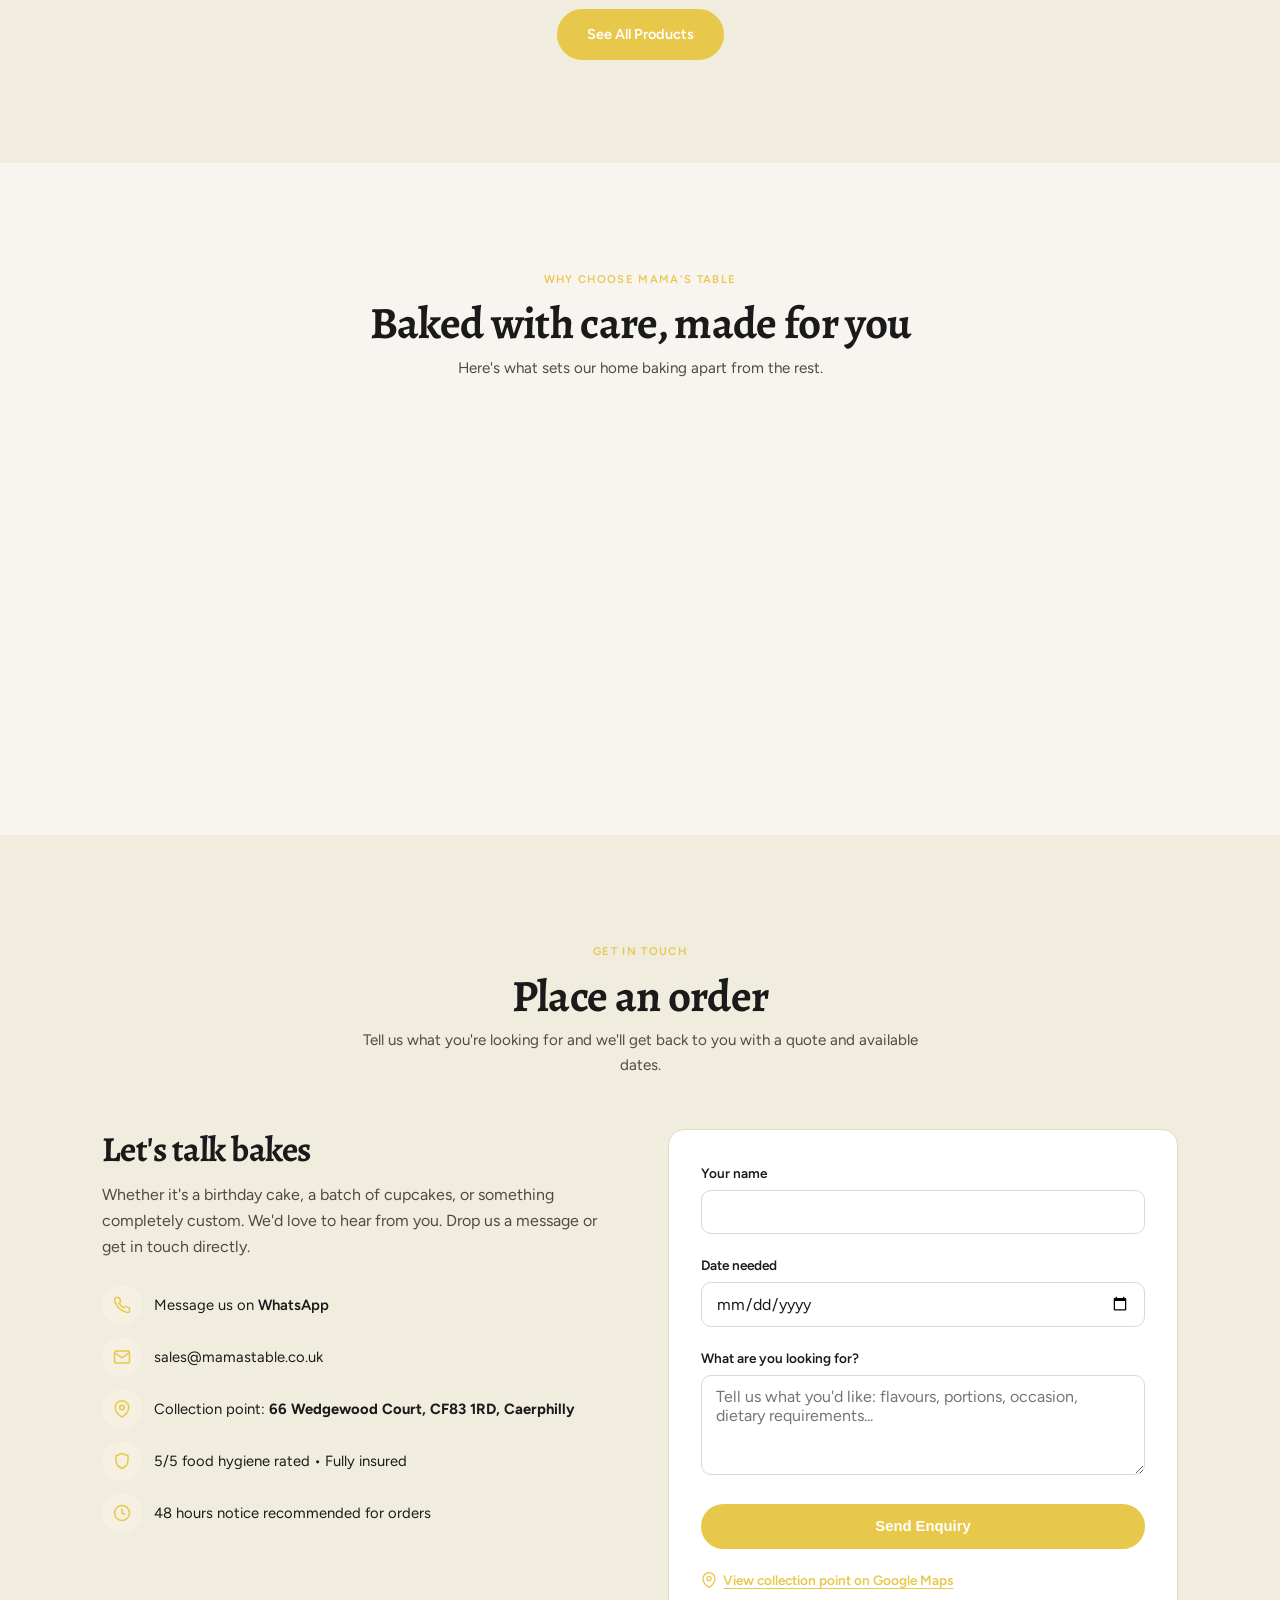
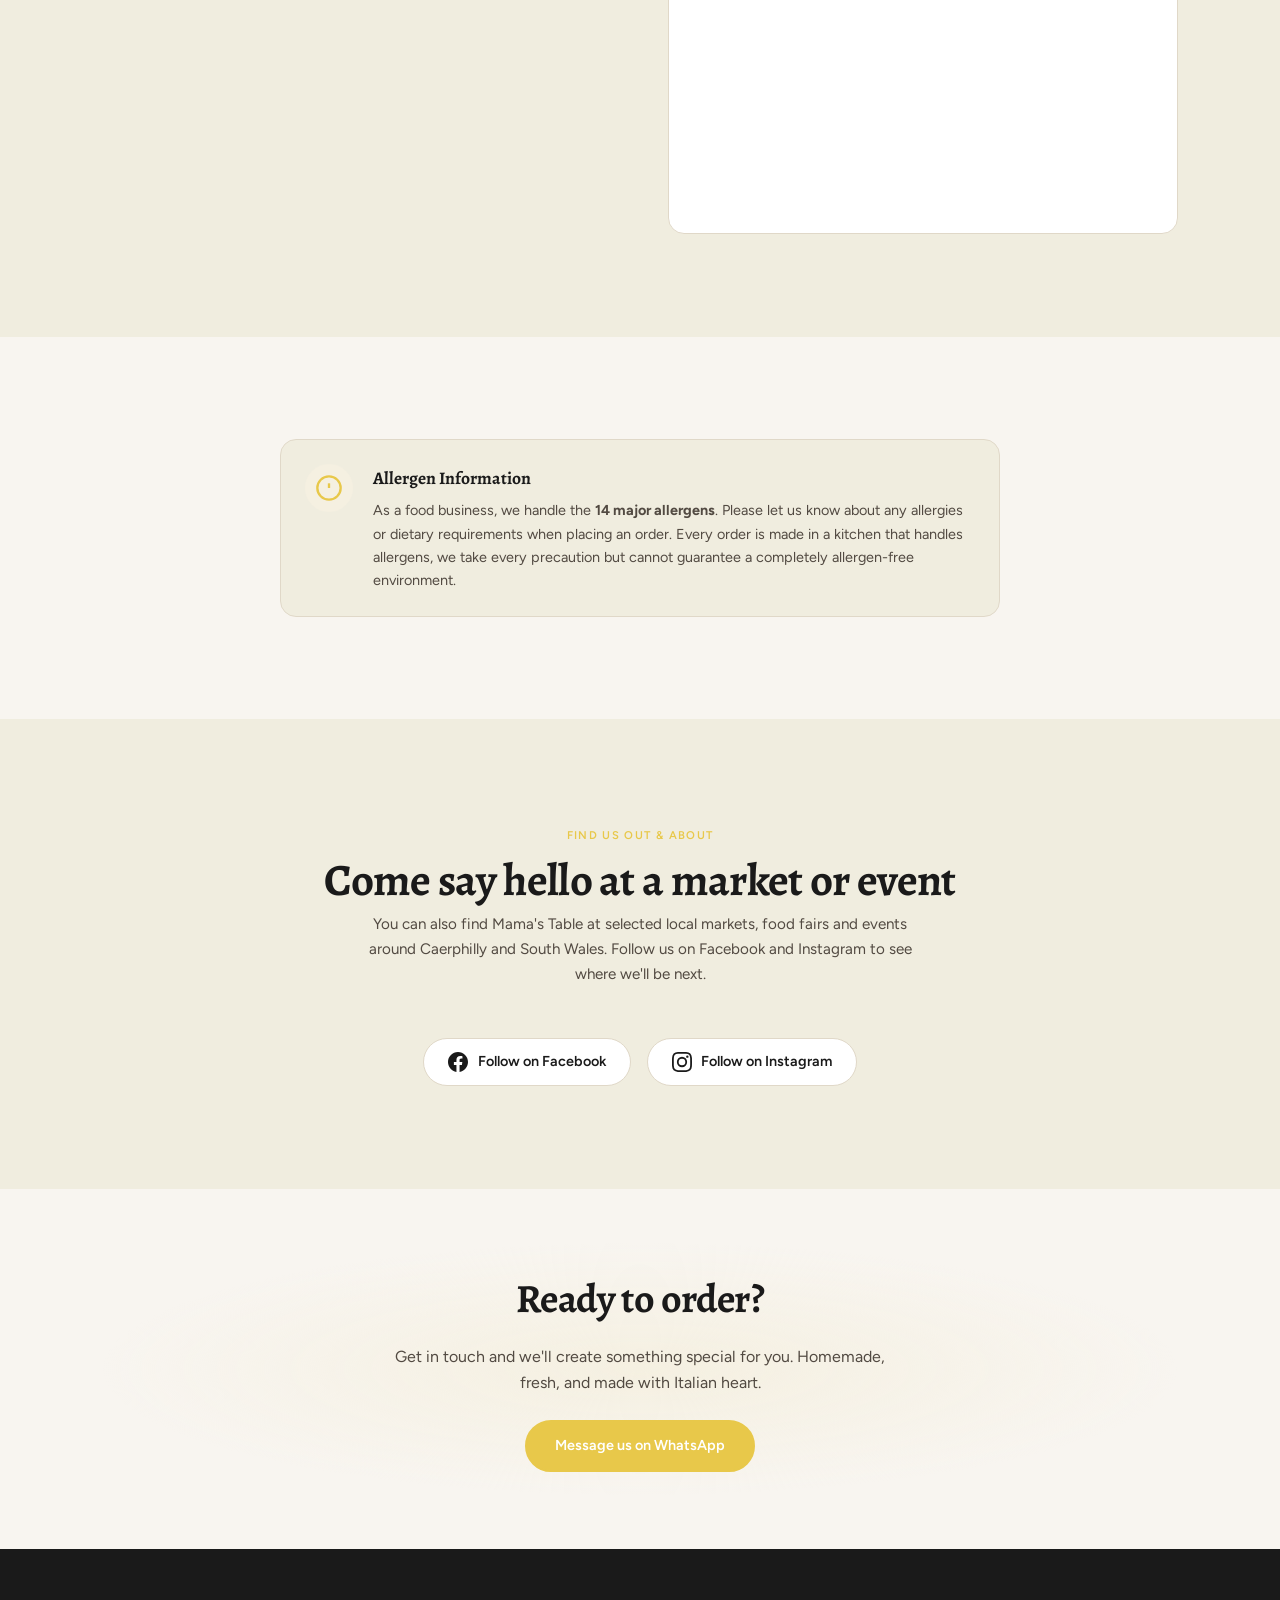
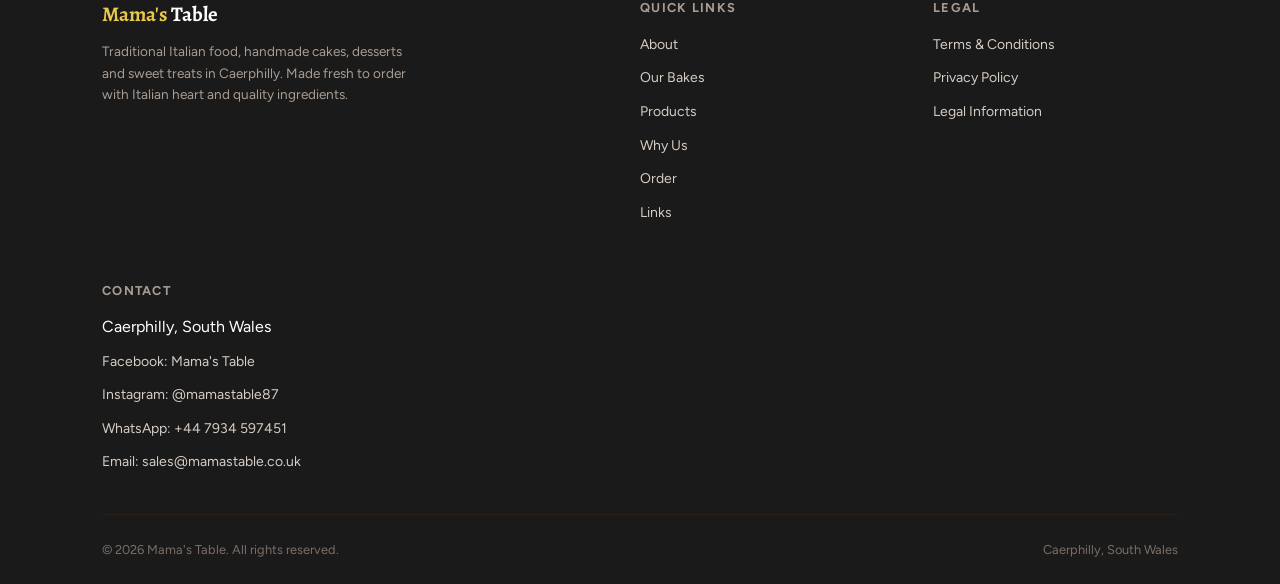
==== commit 031f2f50: "Revert Christmas menu update to restore the live site This reverts commit 4349123.  Co-Authored-By: " ====
--- a/index.html
+++ b/index.html
@@ -3,15 +3,15 @@
 <head>
 <meta charset="UTF-8">
 <meta name="viewport" content="width=device-width, initial-scale=1.0, viewport-fit=cover">
-<title>Christmas Menu 2026: Panettone, Pandoro & Lasagna | Mama's Table Caerphilly</title>
-<meta name="description" content="Pre-order the Mama's Table Christmas menu in Caerphilly: handmade panettone, pandoro, Sicilian cannoli, profiteroles, cheesecakes, lasagna, parmigiana and fresh ravioli. Traditional Italian food, made fresh to order. Collection only.">
+<title>Mama's Table | Traditional Italian Food, Cakes & Desserts | Caerphilly</title>
+<meta name="description" content="Mama's Table in Caerphilly. Traditional Italian food, handmade cakes, desserts, fresh pasta, lasagne, ravioli and sweet treats. Made fresh to order with Italian heart. Collection only.">
 <meta name="theme-color" content="#0a0a0a">
 <!-- Open Graph -->
 <meta property="og:type" content="website">
 <meta property="og:url" content="https://mamastable.co.uk/">
-<meta property="og:title" content="Mama's Table Christmas Menu 2026 | Italian Panettone, Pandoro & More | Caerphilly">
-<meta property="og:description" content="Christmas pre-orders now open: panettone from £20, pandoro, cannoli, profiteroles, cheesecakes, lasagna and fresh ravioli. Handmade in Caerphilly.">
-<meta property="og:image" content="https://mamastable.co.uk/photos/ITALIAN/Festivity/Christmas/Chocolate%20Panettone%201.jpg">
+<meta property="og:title" content="Mama's Table | Traditional Italian Food, Cakes & Desserts | Caerphilly">
+<meta property="og:description" content="Traditional Italian food, handmade cakes, desserts and sweet treats in Caerphilly. Made fresh to order with Italian heart. 5-star hygiene rating.">
+<meta property="og:image" content="https://mamastable.co.uk/img/logo.png">
 <!-- Twitter Card -->
 <meta name="twitter:card" content="summary">
 <meta name="twitter:title" content="Mama's Table | Caerphilly Home Baking">
@@ -54,7 +54,6 @@
     }
   ],
   "priceRange": "££",
-  "hasMenu": "https://mamastable.co.uk/#christmas",
   "servesCuisine": ["Italian", "Bakery", "Cakes", "Desserts"],
   "image": {
     "@type": "ImageObject",
@@ -64,166 +63,6 @@
     "https://www.instagram.com/mamastable87",
     "https://www.facebook.com/mamastable87",
     "https://www.tiktok.com/@mamas.table15"
-  ]
-}
-</script>
-<script type="application/ld+json">
-{
-  "@context": "https://schema.org",
-  "@type": "Menu",
-  "name": "Mama's Table Christmas Menu 2026",
-  "url": "https://mamastable.co.uk/#christmas",
-  "inLanguage": "en-GB",
-  "hasMenuSection": [
-    {
-      "@type": "MenuSection",
-      "name": "Christmas Sweet Treats",
-      "hasMenuItem": [
-        {
-          "@type": "MenuItem",
-          "name": "Classic or Chocolate Panettone",
-          "description": "500 g",
-          "offers": {
-            "@type": "Offer",
-            "price": "20.00",
-            "priceCurrency": "GBP"
-          }
-        },
-        {
-          "@type": "MenuItem",
-          "name": "Pistachio, Kinder or Ferrero Rocher Panettone",
-          "description": "500 g",
-          "offers": {
-            "@type": "Offer",
-            "price": "25.00",
-            "priceCurrency": "GBP"
-          }
-        },
-        {
-          "@type": "MenuItem",
-          "name": "Classic Pandoro",
-          "description": "1 kg",
-          "offers": {
-            "@type": "Offer",
-            "price": "20.00",
-            "priceCurrency": "GBP"
-          }
-        },
-        {
-          "@type": "MenuItem",
-          "name": "Pandoro Tiramisù Christmas Tree",
-          "description": "1 kg",
-          "offers": {
-            "@type": "Offer",
-            "price": "28.00",
-            "priceCurrency": "GBP"
-          }
-        },
-        {
-          "@type": "MenuItem",
-          "name": "Brownie Christmas Tree",
-          "description": "6–8 servings",
-          "offers": {
-            "@type": "Offer",
-            "price": "20.00",
-            "priceCurrency": "GBP"
-          }
-        },
-        {
-          "@type": "MenuItem",
-          "name": "Sicilian Cannoli",
-          "description": "Box of 6",
-          "offers": {
-            "@type": "Offer",
-            "price": "18.00",
-            "priceCurrency": "GBP"
-          }
-        },
-        {
-          "@type": "MenuItem",
-          "name": "Profiteroles",
-          "description": "6–8 servings. Classic, Pistachio or Mixed",
-          "offers": {
-            "@type": "Offer",
-            "price": "30.00",
-            "priceCurrency": "GBP"
-          }
-        },
-        {
-          "@type": "MenuItem",
-          "name": "Large Cheesecake",
-          "description": "6–12 servings. Terry's Orange, Kinder, Dubai, Lemon Curd, Nutella, Lotus or Oreo",
-          "offers": {
-            "@type": "Offer",
-            "price": "40.00",
-            "priceCurrency": "GBP"
-          }
-        }
-      ]
-    },
-    {
-      "@type": "MenuSection",
-      "name": "Christmas Savoury: Ready to Reheat",
-      "hasMenuItem": [
-        {
-          "@type": "MenuItem",
-          "name": "Classic Lasagna",
-          "description": "6 servings, fully cooked",
-          "offers": {
-            "@type": "Offer",
-            "price": "40.00",
-            "priceCurrency": "GBP"
-          }
-        },
-        {
-          "@type": "MenuItem",
-          "name": "Aubergine Parmigiana",
-          "description": "6 servings, fully cooked",
-          "offers": {
-            "@type": "Offer",
-            "price": "30.00",
-            "priceCurrency": "GBP"
-          }
-        }
-      ]
-    },
-    {
-      "@type": "MenuSection",
-      "name": "Fresh Homemade Ravioli",
-      "description": "Sold uncooked, priced per kg",
-      "hasMenuItem": [
-        {
-          "@type": "MenuItem",
-          "name": "Ricotta & Spinach Ravioli",
-          "description": "Per kg",
-          "offers": {
-            "@type": "Offer",
-            "price": "14.00",
-            "priceCurrency": "GBP"
-          }
-        },
-        {
-          "@type": "MenuItem",
-          "name": "Fish Ravioli",
-          "description": "Per kg",
-          "offers": {
-            "@type": "Offer",
-            "price": "18.00",
-            "priceCurrency": "GBP"
-          }
-        },
-        {
-          "@type": "MenuItem",
-          "name": "'Nduja & Honey Ravioli (Spicy)",
-          "description": "Per kg",
-          "offers": {
-            "@type": "Offer",
-            "price": "18.00",
-            "priceCurrency": "GBP"
-          }
-        }
-      ]
-    }
   ]
 }
 </script>
@@ -289,14 +128,12 @@
 <a href="#main" class="skip-link">Skip to main content</a>
 
 <nav id="nav">
-  <a href="#christmas" class="xmas-bar">🎄 Christmas menu now open for pre-orders: panettone, pandoro, lasagna &amp; more. <u>See the menu</u></a>
   <div class="container nav-inner">
     <a href="index.html" class="nav-logo">
       <img src="img/logo.png" alt="">
       Mama's <span>Table</span>
     </a>
     <div class="nav-links">
-      <a href="#christmas" class="nav-xmas">🎄 Christmas Menu</a>
       <a href="#about">About</a>
       <a href="#bakes">Our Bakes</a>
       <a href="#values">Why Us</a>
@@ -330,7 +167,6 @@
   <video id="hero-video" fetchpriority="high" preload="auto" autoplay muted loop playsinline poster="hero-frames/ezgif-frame-001.jpg" src="videos/hero.mp4" title="Mama's Table — traditional Italian food"></video>
   <div class="container hero-content">
     <div class="rv">
-      <a href="#christmas" class="hero-xmas-pill">🎄 Christmas 2026 pre-orders now open →</a>
       <h1>A little taste of Italy,<br>made with <span class="accent">love</span> in Caerphilly</h1>
       <p>Traditional Italian food, handmade cakes, desserts and sweet treats, all made fresh to order from our home kitchen in Caerphilly.</p>
       <div class="hero-badges">
@@ -354,180 +190,13 @@
         <div class="hero-stat"><strong>Italian</strong><span>Made with heart</span></div>
       </div>
       <div class="hero-actions">
-        <a href="#christmas" class="btn btn-xmas">🎄 View the Christmas Menu</a>
-        <a href="https://api.whatsapp.com/send?phone=447934597451" target="_blank" rel="noopener" class="btn btn-primary">Message us on WhatsApp</a>
-      </div>
-    </div>
-  </div>
-</section>
-
-
-<!-- CHRISTMAS MENU -->
-<section class="xmas" id="christmas" aria-labelledby="xmas-title">
-  <div class="container">
-    <div class="xmas-head rv">
-      <span class="tag">🎄 Christmas 2026 · Pre-orders open</span>
-      <h2 id="xmas-title">Our Christmas Menu</h2>
-      <p>Handmade Italian panettone, pandoro, desserts and ready-to-reheat Christmas dinners, made fresh in small batches. Places are limited, so pre-order early to avoid disappointment.</p>
-      <div class="xmas-facts">
-        <span>Pre-order required</span>
-        <span>Collection in Caerphilly</span>
-        <span>Limited batches</span>
-      </div>
-      <div class="xmas-jump" role="navigation" aria-label="Christmas menu sections">
-        <a href="#xmas-sweet">Sweet treats</a>
-        <a href="#xmas-savoury">Savoury menu</a>
-      </div>
-    </div>
-
-    <div class="xmas-group" id="xmas-sweet">
-      <h3 class="xmas-group-title">Sweet Treats</h3>
-      <p class="xmas-group-note">Panettone, pandoro and Italian desserts for the festive table, or for gifting.</p>
-      <div class="xmas-grid">
-        <article class="xmas-card rv">
-          <div class="xmas-media"><img src="photos/ITALIAN/Festivity/Christmas/Chocolate Panettone 1.jpg" alt="Classic or Chocolate Panettone from Mama's Table" loading="lazy"><span class="xmas-price">£20</span></div>
-          <div class="xmas-body">
-            <h4>Classic or Chocolate Panettone</h4>
-            <span class="xmas-size">500 g</span>
-            <div class="xmas-opts"><span>Classic</span><span>Chocolate</span></div>
-            <a class="xmas-order" href="https://api.whatsapp.com/send?phone=447934597451" target="_blank" rel="noopener" data-item="Classic or Chocolate Panettone (500 g) – £20">Pre-order on WhatsApp <svg viewBox="0 0 24 24" fill="none" stroke="currentColor" stroke-width="2.2" stroke-linecap="round" stroke-linejoin="round" aria-hidden="true"><path d="M5 12h14M13 6l6 6-6 6"/></svg></a>
-          </div>
-        </article>
-        <article class="xmas-card rv">
-          <div class="xmas-media"><img src="photos/ITALIAN/Festivity/Christmas/Pistacchio Panettone.jpg" alt="Pistachio, Kinder or Ferrero Rocher Panettone from Mama's Table" loading="lazy"><span class="xmas-price">£25</span></div>
-          <div class="xmas-body">
-            <h4>Pistachio, Kinder or Ferrero Rocher Panettone</h4>
-            <span class="xmas-size">500 g</span>
-            <div class="xmas-opts"><span>Pistachio</span><span>Kinder</span><span>Ferrero Rocher</span></div>
-            <a class="xmas-order" href="https://api.whatsapp.com/send?phone=447934597451" target="_blank" rel="noopener" data-item="Pistachio, Kinder or Ferrero Rocher Panettone (500 g) – £25">Pre-order on WhatsApp <svg viewBox="0 0 24 24" fill="none" stroke="currentColor" stroke-width="2.2" stroke-linecap="round" stroke-linejoin="round" aria-hidden="true"><path d="M5 12h14M13 6l6 6-6 6"/></svg></a>
-          </div>
-        </article>
-        <article class="xmas-card rv">
-          <div class="xmas-media"><img src="photos/ITALIAN/Festivity/Christmas/Pandoro2.jpg" alt="Classic Pandoro from Mama's Table" loading="lazy"><span class="xmas-price">£20</span></div>
-          <div class="xmas-body">
-            <h4>Classic Pandoro</h4>
-            <span class="xmas-size">1 kg</span>
-            
-            <a class="xmas-order" href="https://api.whatsapp.com/send?phone=447934597451" target="_blank" rel="noopener" data-item="Classic Pandoro (1 kg) – £20">Pre-order on WhatsApp <svg viewBox="0 0 24 24" fill="none" stroke="currentColor" stroke-width="2.2" stroke-linecap="round" stroke-linejoin="round" aria-hidden="true"><path d="M5 12h14M13 6l6 6-6 6"/></svg></a>
-          </div>
-        </article>
-        <article class="xmas-card rv">
-          <div class="xmas-media xmas-media--art "><svg viewBox="0 0 64 64" fill="currentColor" aria-hidden="true"><path d="M32 4l2.6 5.3 5.8.8-4.2 4.1 1 5.8L32 17.3 26.8 20l1-5.8-4.2-4.1 5.8-.8z"/><path d="M32 18l12 14h-6l10 12h-7l10 12H13l10-12h-7l10-12h-6z" opacity=".9"/><rect x="28" y="56" width="8" height="6" rx="1"/></svg><span class="xmas-price">£28</span></div>
-          <div class="xmas-body">
-            <h4>Pandoro Tiramisù Christmas Tree</h4>
-            <span class="xmas-size">1 kg</span>
-            
-            <a class="xmas-order" href="https://api.whatsapp.com/send?phone=447934597451" target="_blank" rel="noopener" data-item="Pandoro Tiramisù Christmas Tree (1 kg) – £28">Pre-order on WhatsApp <svg viewBox="0 0 24 24" fill="none" stroke="currentColor" stroke-width="2.2" stroke-linecap="round" stroke-linejoin="round" aria-hidden="true"><path d="M5 12h14M13 6l6 6-6 6"/></svg></a>
-          </div>
-        </article>
-        <article class="xmas-card rv">
-          <div class="xmas-media xmas-media--art red"><svg viewBox="0 0 64 64" fill="currentColor" aria-hidden="true"><path d="M32 4l2.6 5.3 5.8.8-4.2 4.1 1 5.8L32 17.3 26.8 20l1-5.8-4.2-4.1 5.8-.8z"/><path d="M32 18l12 14h-6l10 12h-7l10 12H13l10-12h-7l10-12h-6z" opacity=".9"/><rect x="28" y="56" width="8" height="6" rx="1"/></svg><span class="xmas-price">£20</span></div>
-          <div class="xmas-body">
-            <h4>Brownie Christmas Tree</h4>
-            <span class="xmas-size">6–8 servings</span>
-            
-            <a class="xmas-order" href="https://api.whatsapp.com/send?phone=447934597451" target="_blank" rel="noopener" data-item="Brownie Christmas Tree (6–8 servings) – £20">Pre-order on WhatsApp <svg viewBox="0 0 24 24" fill="none" stroke="currentColor" stroke-width="2.2" stroke-linecap="round" stroke-linejoin="round" aria-hidden="true"><path d="M5 12h14M13 6l6 6-6 6"/></svg></a>
-          </div>
-        </article>
-        <article class="xmas-card rv">
-          <div class="xmas-media"><img src="photos/ITALIAN/Italian Specialty/Dessert/Sicilian Cannoli.jpg" alt="Sicilian Cannoli from Mama's Table" loading="lazy"><span class="xmas-price">£18</span></div>
-          <div class="xmas-body">
-            <h4>Sicilian Cannoli</h4>
-            <span class="xmas-size">Box of 6</span>
-            
-            <a class="xmas-order" href="https://api.whatsapp.com/send?phone=447934597451" target="_blank" rel="noopener" data-item="Sicilian Cannoli (Box of 6) – £18">Pre-order on WhatsApp <svg viewBox="0 0 24 24" fill="none" stroke="currentColor" stroke-width="2.2" stroke-linecap="round" stroke-linejoin="round" aria-hidden="true"><path d="M5 12h14M13 6l6 6-6 6"/></svg></a>
-          </div>
-        </article>
-        <article class="xmas-card rv">
-          <div class="xmas-media"><img src="photos/ITALIAN/Italian Specialty/Savoury/Pistachio &amp; Chocolate profitterol tray .jpg" alt="Profiteroles from Mama's Table" loading="lazy"><span class="xmas-price">£30</span></div>
-          <div class="xmas-body">
-            <h4>Profiteroles</h4>
-            <span class="xmas-size">6–8 servings</span>
-            <div class="xmas-opts"><span>Classic</span><span>Pistachio</span><span>Mixed</span></div>
-            <a class="xmas-order" href="https://api.whatsapp.com/send?phone=447934597451" target="_blank" rel="noopener" data-item="Profiteroles (6–8 servings) – £30">Pre-order on WhatsApp <svg viewBox="0 0 24 24" fill="none" stroke="currentColor" stroke-width="2.2" stroke-linecap="round" stroke-linejoin="round" aria-hidden="true"><path d="M5 12h14M13 6l6 6-6 6"/></svg></a>
-          </div>
-        </article>
-        <article class="xmas-card rv">
-          <div class="xmas-media"><img src="photos/Cheescake/Lotus CheesCake.jpg" alt="Large Cheesecake from Mama's Table" loading="lazy"><span class="xmas-price">£40</span></div>
-          <div class="xmas-body">
-            <h4>Large Cheesecake</h4>
-            <span class="xmas-size">6–12 servings</span>
-            <div class="xmas-opts"><span>Terry&#x27;s Orange</span><span>Kinder</span><span>Dubai</span><span>Lemon Curd</span><span>Nutella</span><span>Lotus</span><span>Oreo</span></div>
-            <a class="xmas-order" href="https://api.whatsapp.com/send?phone=447934597451" target="_blank" rel="noopener" data-item="Large Cheesecake (6–12 servings) – £40">Pre-order on WhatsApp <svg viewBox="0 0 24 24" fill="none" stroke="currentColor" stroke-width="2.2" stroke-linecap="round" stroke-linejoin="round" aria-hidden="true"><path d="M5 12h14M13 6l6 6-6 6"/></svg></a>
-          </div>
-        </article>
-      </div>
-    </div>
-
-    <div class="xmas-group" id="xmas-savoury">
-      <h3 class="xmas-group-title">Savoury: Ready to Reheat</h3>
-      <p class="xmas-group-note">Fully cooked, ready to reheat at home.</p>
-      <div class="xmas-grid">
-        <article class="xmas-card rv">
-          <div class="xmas-media"><img src="photos/ITALIAN/Italian Specialty/Savoury/Classic Lasagna.jpg" alt="Classic Lasagna from Mama's Table" loading="lazy"><span class="xmas-price">£40</span></div>
-          <div class="xmas-body">
-            <h4>Classic Lasagna</h4>
-            <span class="xmas-size">6 servings</span>
-            
-            <a class="xmas-order" href="https://api.whatsapp.com/send?phone=447934597451" target="_blank" rel="noopener" data-item="Classic Lasagna (6 servings) – £40">Pre-order on WhatsApp <svg viewBox="0 0 24 24" fill="none" stroke="currentColor" stroke-width="2.2" stroke-linecap="round" stroke-linejoin="round" aria-hidden="true"><path d="M5 12h14M13 6l6 6-6 6"/></svg></a>
-          </div>
-        </article>
-        <article class="xmas-card rv">
-          <div class="xmas-media xmas-media--art red"><svg viewBox="0 0 64 64" fill="none" stroke="currentColor" stroke-width="3" aria-hidden="true"><ellipse cx="32" cy="40" rx="26" ry="10"/><path d="M10 38c2-10 10-16 22-16s20 6 22 16"/><path d="M26 14c0-4 4-4 4-8M34 16c0-4 4-4 4-8" stroke-linecap="round"/></svg><span class="xmas-price">£30</span></div>
-          <div class="xmas-body">
-            <h4>Aubergine Parmigiana</h4>
-            <span class="xmas-size">6 servings</span>
-            
-            <a class="xmas-order" href="https://api.whatsapp.com/send?phone=447934597451" target="_blank" rel="noopener" data-item="Aubergine Parmigiana (6 servings) – £30">Pre-order on WhatsApp <svg viewBox="0 0 24 24" fill="none" stroke="currentColor" stroke-width="2.2" stroke-linecap="round" stroke-linejoin="round" aria-hidden="true"><path d="M5 12h14M13 6l6 6-6 6"/></svg></a>
-          </div>
-        </article>
-      </div>
-    </div>
-
-    <div class="xmas-group">
-      <h3 class="xmas-group-title">Fresh Homemade Ravioli</h3>
-      <p class="xmas-group-note">Sold uncooked by the kilo, ready to cook at home.</p>
-      <div class="xmas-grid">
-        <article class="xmas-card rv">
-          <div class="xmas-media"><img src="photos/ITALIAN/Fresh Homemade Pasta/Ravioli filled with Ricotta &amp; Spinach.jpg" alt="Ricotta &amp; Spinach Ravioli from Mama's Table" loading="lazy"><span class="xmas-price">£14<small>/kg</small></span></div>
-          <div class="xmas-body">
-            <h4>Ricotta &amp; Spinach Ravioli</h4>
-            <span class="xmas-size">Fresh, uncooked</span>
-            
-            <a class="xmas-order" href="https://api.whatsapp.com/send?phone=447934597451" target="_blank" rel="noopener" data-item="Ricotta &amp; Spinach Ravioli – £14/kg">Pre-order on WhatsApp <svg viewBox="0 0 24 24" fill="none" stroke="currentColor" stroke-width="2.2" stroke-linecap="round" stroke-linejoin="round" aria-hidden="true"><path d="M5 12h14M13 6l6 6-6 6"/></svg></a>
-          </div>
-        </article>
-        <article class="xmas-card rv">
-          <div class="xmas-media"><img src="photos/ITALIAN/Fresh Homemade Pasta/Salmon Ravioli.jpg" alt="Fish Ravioli from Mama's Table" loading="lazy"><span class="xmas-price">£18<small>/kg</small></span></div>
-          <div class="xmas-body">
-            <h4>Fish Ravioli</h4>
-            <span class="xmas-size">Fresh, uncooked</span>
-            
-            <a class="xmas-order" href="https://api.whatsapp.com/send?phone=447934597451" target="_blank" rel="noopener" data-item="Fish Ravioli – £18/kg">Pre-order on WhatsApp <svg viewBox="0 0 24 24" fill="none" stroke="currentColor" stroke-width="2.2" stroke-linecap="round" stroke-linejoin="round" aria-hidden="true"><path d="M5 12h14M13 6l6 6-6 6"/></svg></a>
-          </div>
-        </article>
-        <article class="xmas-card rv">
-          <div class="xmas-media"><img src="photos/ITALIAN/Fresh Homemade Pasta/heart shape Honey &amp; Nduja Ravioli.jpg" alt="’Nduja &amp; Honey Ravioli from Mama's Table" loading="lazy"><span class="xmas-price">£18<small>/kg</small></span></div>
-          <div class="xmas-body">
-            <h4>’Nduja &amp; Honey Ravioli</h4>
-            <span class="xmas-size">Spicy · fresh, uncooked</span>
-            <div class="xmas-opts"><span>🌶 Spicy</span></div>
-            <a class="xmas-order" href="https://api.whatsapp.com/send?phone=447934597451" target="_blank" rel="noopener" data-item="&#x27;Nduja &amp; Honey Ravioli – £18/kg">Pre-order on WhatsApp <svg viewBox="0 0 24 24" fill="none" stroke="currentColor" stroke-width="2.2" stroke-linecap="round" stroke-linejoin="round" aria-hidden="true"><path d="M5 12h14M13 6l6 6-6 6"/></svg></a>
-          </div>
-        </article>
-      </div>
-    </div>
-
-    <div class="xmas-cta rv">
-      <h3>Pre-order your Christmas table</h3>
-      <p>Message Mama's Table with what you'd like and your collection date. We'll confirm availability and your order.</p>
-      <div class="btn-row">
-        <a href="https://api.whatsapp.com/send?phone=447934597451" target="_blank" rel="noopener" class="btn btn-primary" data-item="Christmas pre-order">Pre-order on WhatsApp</a>
-        <a href="#order" class="btn btn-outline">Send an enquiry</a>
-      </div>
-    </div>
-  </div>
-</section>
+        <a href="https://api.whatsapp.com/send?phone=447934597451" target="_blank" class="btn btn-primary">Message us on WhatsApp</a>
+        <a href="#bakes" class="btn btn-outline">See Our Bakes</a>
+      </div>
+    </div>
+  </div>
+</section>
+
 
 <!-- AWARDS EVENT -->
 <section class="section" id="awards-2027" style="background:#f0f9ff;color:#0c4a6e;">
@@ -549,6 +218,22 @@
     </div>
   </div>
 </section>
+<!-- HALLOWEEN -->
+<section class="section" id="halloween" style="background:var(--ink);color:var(--white);">
+  <div class="container">
+    <div class="section-title text-center" style="padding-top:clamp(3rem,6vw,5rem);">
+      <span class="tag" style="background:rgba(255,255,255,.15);color:#ff6b35;">🎃 Limited Time</span>
+      <h2 style="color:var(--white);margin-top:.5rem;">Halloween Specials</h2>
+      <p style="color:rgba(250,248,245,.8);max-width:500px;margin:0 auto 2rem;">
+        Spooky season is here! Check out our handcrafted Halloween treats — perfect for parties, parties, or just because.
+      </p>
+      <a href="products.html#halloween" class="btn btn-primary" style="background:#ff6b35;color:#fff;border-color:#ff6b35;font-size:1rem;padding:.85rem 2rem;">
+        See Halloween Specials 🎃
+      </a>
+    </div>
+  </div>
+</section>
+
 <!-- ABOUT -->
 <section class="section" id="about">
   <div class="container">
@@ -633,7 +318,7 @@
     <div class="section-title text-center">
       <span class="tag">Get in Touch</span>
       <h2>Place an order</h2>
-      <p>Tell us what you're looking for, including <a href="#christmas" style="color:var(--xmas-red);font-weight:600;text-decoration:underline;text-underline-offset:3px">Christmas pre-orders</a>, and we'll get back to you with a quote and available dates.</p>
+      <p>Tell us what you're looking for and we'll get back to you with a quote and available dates.</p>
     </div>
     <div class="contact-grid">
       <div class="contact-info rv">
@@ -673,7 +358,7 @@
         </div>
         <div class="form-group">
           <label for="message">What are you looking for?</label>
-          <textarea id="message" name="message" rows="4" placeholder="Tell us what you'd like, e.g. 1 Pistachio Panettone + Classic Lasagna for Christmas. Include flavours, portions and any dietary requirements..." required></textarea>
+          <textarea id="message" name="message" rows="4" placeholder="Tell us what you'd like: flavours, portions, occasion, dietary requirements..." required></textarea>
         </div>
         <button type="submit" class="btn-submit">Send Enquiry</button>
         <div class="order-map">
@@ -752,9 +437,9 @@
 
 <!-- Sticky CTA -->
 <div class="sticky-cta" aria-label="Message us on WhatsApp" style="opacity:0;">
-  <a href="https://api.whatsapp.com/send?phone=447934597451" target="_blank" rel="noopener" data-item="Christmas pre-order" style="color:inherit; text-decoration:none; display:flex; align-items:center; gap:6px;">
-    <img src="img/whatsapp.png" alt="" style="width:20px;height:20px;">
-    Pre-order for Christmas
+  <a href="https://api.whatsapp.com/send?phone=447934597451" target="_blank" style="color:inherit; text-decoration:none; display:flex; align-items:center; gap:6px;">
+    <img src="img/whatsapp.png" alt="WhatsApp" style="width:20px;height:20px;">
+    Message us
   </a>
 </div>
 
@@ -768,7 +453,6 @@
       <div>
         <h4>Quick Links</h4>
         <ul>
-          <li><a href="#christmas">Christmas Menu</a></li>
           <li><a href="#about">About</a></li>
           <li><a href="#bakes">Our Bakes</a></li>
           <li><a href="products.html">Products</a></li>
--- a/css/style.css
+++ b/css/style.css
@@ -102,11 +102,11 @@
 .nav-cta{
   display:inline-flex;align-items:center;
   padding:.5rem 1.25rem;border-radius:50px;
-  background:var(--accent);color:var(--ink);
+  background:var(--accent);color:var(--white);
   font-size:.8125rem;font-weight:600;
   transition:background .25s,transform .25s;
 }
-.nav-cta:hover{background:var(--accent-hover);color:var(--white);transform:translateY(-1px)}
+.nav-cta:hover{background:var(--accent-hover);transform:translateY(-1px)}
 
 /* --- Hero --- */
 .hero{
@@ -173,9 +173,9 @@
   transition:all .3s;border:2px solid transparent;
 }
 .btn-primary{
-  background:var(--accent);color:var(--ink);border-color:var(--accent);
-}
-.btn-primary:hover{background:var(--accent-hover);border-color:var(--accent-hover);color:var(--white);transform:translateY(-2px);box-shadow:var(--shadow-lg)}
+  background:var(--accent);color:var(--white);border-color:var(--accent);
+}
+.btn-primary:hover{background:var(--accent-hover);border-color:var(--accent-hover);transform:translateY(-2px);box-shadow:var(--shadow-lg)}
 .btn-outline{
   background:var(--white);color:var(--ink);border-color:var(--border);
 }
@@ -225,7 +225,7 @@
   display:inline-block;
   font-size:.7rem;font-weight:600;text-transform:uppercase;
   letter-spacing:.12em;
-  color:var(--accent-dark);
+  color:var(--accent);
   margin-bottom:.6rem;
 }
 
@@ -280,7 +280,7 @@
   align-items:center;
   justify-content:center;
   background:var(--accent);
-  color:var(--ink);
+  color:var(--white);
   padding:.75rem 1.25rem;
   border-radius:50px;
   font-weight:600;
@@ -289,7 +289,7 @@
   transition:background .3s, transform .2s;min-height:44px;
   cursor:pointer;
 }
-.sticky-cta:hover{background:var(--accent-hover);color:var(--white);transform:translateY(-2px);}
+.sticky-cta:hover{background:var(--accent-hover);transform:translateY(-2px);}
 /* Form validation UI */
 .form-error{color:var(--error);font-size:.75rem;}
 input:invalid, textarea:invalid, select:invalid{border-color:var(--error);}
@@ -377,7 +377,7 @@
   color:var(--accent);
 }
 .contact-detail .icon svg{width:18px;height:18px}
-.contact-detail a:hover{color:var(--accent-dark)}
+.contact-detail a:hover{color:var(--accent)}
 
 .collection-map{margin-top:.5rem;border-radius:var(--radius);overflow:hidden;box-shadow:0 2px 12px rgba(0,0,0,.08)}
 
@@ -404,11 +404,11 @@
 .form-error{display:block;font-size:.75rem;color:#c00;margin-top:4px;min-height:0}
 .btn-submit{
   width:100%;padding:.8rem;border-radius:50px;
-  background:var(--accent);color:var(--ink);
+  background:var(--accent);color:var(--white);
   border:2px solid var(--accent);font-size:.925rem;font-weight:600;
   cursor:pointer;transition:all .3s;
 }
-.btn-submit:hover{background:var(--accent-hover);color:var(--white);border-color:var(--accent-hover);transform:translateY(-1px);box-shadow:var(--shadow-lg)}
+.btn-submit:hover{background:var(--accent-hover);border-color:var(--accent-hover);transform:translateY(-1px);box-shadow:var(--shadow-lg)}
 
 /* --- CTA --- */
 .cta-block{
@@ -435,7 +435,7 @@
   padding:3rem 0 1.5rem;
 }
 .footer-grid{
-  display:grid;grid-template-columns:1.6fr 1fr 1fr 1.4fr;
+  display:grid;grid-template-columns:2fr 1fr 1fr;
   gap:clamp(2rem,4vw,3rem);
   margin-bottom:2rem;
 }
@@ -648,197 +648,3 @@
 }
 .nav-social-link:hover{color:var(--accent);background:var(--accent-light)}
 
-
-/* ============================================
-   Christmas promotion
-   ============================================ */
-:root{
-  --xmas-red:#8E1B2C;
-  --xmas-red-deep:#5E0F1B;
-  --xmas-green:#1F3D2B;
-  --xmas-gold:#D9B45A;
-  --accent-dark:#8a6508;
-}
-
-/* Announcement bar (sits at top of the fixed nav) */
-.xmas-bar{
-  display:block;
-  background:var(--xmas-red);
-  color:#FFF6E6;
-  text-align:center;
-  font-size:.85rem;font-weight:600;
-  padding:.5rem 1rem;
-  margin-top:calc(-.75rem - env(safe-area-inset-top));
-  padding-top:calc(.5rem + env(safe-area-inset-top));
-  margin-bottom:.6rem;
-  letter-spacing:.01em;
-  transition:background .25s;
-}
-.xmas-bar:hover{background:var(--xmas-red-deep)}
-.xmas-bar u{text-underline-offset:3px;text-decoration-color:var(--xmas-gold)}
-
-/* Highlighted nav link */
-.nav-links a.nav-xmas{color:var(--xmas-gold);font-weight:700}
-.nav-links a.nav-xmas:hover{color:#f1d58c}
-
-/* Hero pill */
-.hero-xmas-pill{
-  display:inline-flex;align-items:center;gap:.5rem;
-  background:var(--xmas-red);color:#FFF6E6;
-  border:1px solid rgba(217,180,90,.6);
-  padding:.4rem 1rem;border-radius:50px;
-  font-size:.85rem;font-weight:600;
-  margin-bottom:1.1rem;
-  box-shadow:0 4px 16px rgba(0,0,0,.25);
-  transition:transform .25s,background .25s;
-}
-.hero-xmas-pill:hover{background:var(--xmas-red-deep);transform:translateY(-1px)}
-.btn-xmas{background:var(--xmas-red);color:#FFF6E6;border-color:var(--xmas-red)}
-.btn-xmas:hover{background:var(--xmas-red-deep);border-color:var(--xmas-red-deep);transform:translateY(-2px);box-shadow:var(--shadow-lg)}
-
-/* Section */
-.xmas{
-  position:relative;
-  background:#FBF6EC;
-  padding:0 0 var(--section-pad);
-  overflow:hidden;
-  scroll-margin-top:9rem;
-}
-.xmas-head{
-  text-align:center;color:#FFF6E6;
-  position:relative;
-  padding:var(--section-pad) 0 clamp(2.5rem,5vw,3.5rem);
-  margin-bottom:clamp(.5rem,2vw,1rem);
-}
-.xmas-head::before{
-  content:'';position:absolute;z-index:-1;top:0;bottom:0;left:50%;width:100vw;transform:translateX(-50%);
-  background:
-    radial-gradient(ellipse 70% 60% at 50% 0%, rgba(217,180,90,.22), transparent 70%),
-    linear-gradient(180deg,var(--xmas-red-deep),var(--xmas-red));
-}
-.xmas .container{position:relative;z-index:0}
-.xmas-head .tag{color:var(--xmas-gold)}
-.xmas-head h2{
-  font-family:var(--head);
-  font-size:clamp(2rem,4.5vw,3.4rem);
-  font-weight:700;line-height:1.05;letter-spacing:-.015em;
-  margin-bottom:.6rem;text-wrap:balance;
-}
-.xmas-head p{max-width:560px;margin:0 auto;color:rgba(255,246,230,.88);font-size:1rem}
-.xmas-facts{display:flex;flex-wrap:wrap;justify-content:center;gap:.6rem;margin-top:1.25rem}
-.xmas-facts span{
-  font-size:.8rem;font-weight:600;
-  padding:.35rem .9rem;border-radius:50px;
-  background:rgba(255,246,230,.12);border:1px solid rgba(217,180,90,.45);color:#FFF6E6;
-}
-.xmas-jump{display:flex;justify-content:center;gap:.6rem;margin-top:1.5rem;flex-wrap:wrap}
-.xmas-jump a{
-  font-size:.875rem;font-weight:600;padding:.55rem 1.2rem;border-radius:50px;
-  background:#FFF6E6;color:var(--xmas-red);transition:transform .2s,background .2s;
-}
-.xmas-jump a:hover{transform:translateY(-1px);background:#fff}
-
-.xmas-group{margin-top:clamp(2rem,4vw,3rem);scroll-margin-top:6rem}
-.xmas-group-title{
-  display:flex;align-items:center;gap:1rem;
-  font-family:var(--head);font-size:clamp(1.4rem,2.6vw,1.9rem);
-  color:var(--xmas-green);margin-bottom:.35rem;
-}
-.xmas-group-title::after{content:'';flex:1;height:1px;background:linear-gradient(90deg,var(--xmas-gold),transparent)}
-.xmas-group-note{font-size:.9rem;color:var(--ink-muted);margin-bottom:1.25rem;font-style:italic}
-
-.xmas-grid{display:grid;grid-template-columns:repeat(3,1fr);gap:1.25rem}
-.xmas-card{
-  background:var(--white);
-  border:1px solid var(--border);
-  border-radius:var(--radius);
-  overflow:hidden;
-  display:flex;flex-direction:column;
-  box-shadow:var(--shadow);
-  transition:transform .3s,box-shadow .3s;
-}
-.xmas-card:hover{transform:translateY(-4px);box-shadow:var(--shadow-lg)}
-.xmas-media{position:relative;aspect-ratio:4/3;overflow:hidden;background:var(--xmas-green)}
-.xmas-media img{width:100%;height:100%;object-fit:cover;transition:transform .5s}
-.xmas-card:hover .xmas-media img{transform:scale(1.04)}
-.xmas-media--art{
-  display:flex;align-items:center;justify-content:center;
-  background:
-    radial-gradient(circle at 30% 25%, rgba(217,180,90,.25), transparent 45%),
-    linear-gradient(135deg,var(--xmas-green),#13281c);
-  color:var(--xmas-gold);
-}
-.xmas-media--art.red{background:radial-gradient(circle at 70% 25%, rgba(217,180,90,.25), transparent 45%),linear-gradient(135deg,var(--xmas-red),var(--xmas-red-deep))}
-.xmas-media--art svg{width:34%;height:auto;opacity:.9}
-.xmas-price{
-  position:absolute;top:.75rem;right:.75rem;
-  background:var(--xmas-red);color:#FFF6E6;
-  font-family:var(--head);font-weight:700;font-size:1.25rem;line-height:1;
-  padding:.45rem .75rem;border-radius:50px;
-  border:1.5px solid var(--xmas-gold);
-  box-shadow:0 4px 14px rgba(0,0,0,.25);
-}
-.xmas-price small{font-family:var(--body);font-size:.7rem;font-weight:600;opacity:.85}
-.xmas-body{padding:1.1rem 1.2rem 1.25rem;display:flex;flex-direction:column;gap:.35rem;flex:1}
-.xmas-body h4{font-family:var(--head);font-size:1.2rem;line-height:1.2;color:var(--xmas-red)}
-.xmas-size{font-size:.85rem;color:var(--ink-muted);font-weight:500}
-.xmas-opts{display:flex;flex-wrap:wrap;gap:.35rem;margin-top:.25rem}
-.xmas-opts span{
-  font-size:.72rem;font-weight:600;
-  padding:.2rem .6rem;border-radius:50px;
-  background:var(--accent-light);border:1px solid var(--border);color:var(--ink);
-}
-.xmas-order{
-  margin-top:auto;padding-top:.75rem;
-  display:inline-flex;align-items:center;gap:.4rem;
-  font-size:.85rem;font-weight:700;color:var(--xmas-green);
-}
-.xmas-order:hover{color:var(--xmas-red)}
-.xmas-order svg{width:16px;height:16px}
-
-.xmas-cta{
-  margin-top:clamp(2rem,4vw,3rem);
-  text-align:center;
-  background:var(--xmas-green);color:#FFF6E6;
-  border-radius:var(--radius);
-  padding:clamp(1.5rem,4vw,2.5rem);
-  border:1px solid rgba(217,180,90,.4);
-}
-.xmas-cta h3{font-family:var(--head);font-size:clamp(1.4rem,3vw,2rem);margin-bottom:.4rem}
-.xmas-cta p{color:rgba(255,246,230,.85);margin:0 auto 1.25rem;max-width:520px;font-size:.95rem}
-.xmas-cta .btn-row{display:flex;gap:.75rem;justify-content:center;flex-wrap:wrap}
-.xmas-cta .btn-outline{background:transparent;color:#FFF6E6;border-color:rgba(255,246,230,.5)}
-.xmas-cta .btn-outline:hover{background:rgba(255,246,230,.1);border-color:#FFF6E6}
-
-/* Products page Christmas banner */
-.xmas-banner{
-  display:flex;align-items:center;justify-content:space-between;gap:1.25rem;flex-wrap:wrap;
-  background:linear-gradient(135deg,var(--xmas-red),var(--xmas-red-deep));
-  color:#FFF6E6;border-radius:var(--radius);
-  padding:1.5rem 1.75rem;border:1px solid rgba(217,180,90,.5);
-  box-shadow:var(--shadow-lg);
-}
-.xmas-banner h2{font-family:var(--head);font-size:clamp(1.3rem,3vw,1.8rem);margin-bottom:.2rem}
-.xmas-banner p{color:rgba(255,246,230,.85);font-size:.9rem}
-.xmas-banner .btn{background:#FFF6E6;color:var(--xmas-red);border-color:#FFF6E6}
-.xmas-banner .btn:hover{background:#fff;transform:translateY(-2px)}
-
-@media(max-width:1024px){.xmas-grid{grid-template-columns:repeat(2,1fr)}}
-@media(max-width:900px){.xmas-bar{margin-top:calc(-.75rem - env(safe-area-inset-top))}}
-@media(max-width:600px){
-  .xmas-grid{grid-template-columns:1fr 1fr;gap:.75rem}
-  .xmas-body{padding:.8rem .85rem 1rem}
-  .xmas-body h4{font-size:1rem}
-  .xmas-size{font-size:.78rem}
-  .xmas-price{font-size:1rem;padding:.35rem .6rem;top:.5rem;right:.5rem}
-  .xmas-opts span{font-size:.66rem}
-  .xmas-order{font-size:.78rem}
-  .xmas-bar{font-size:.78rem}
-  .xmas-banner{flex-direction:column;align-items:flex-start}
-}
-@media(max-width:380px){.xmas-grid{grid-template-columns:1fr}}
-@media (prefers-reduced-motion: reduce){.xmas-card,.xmas-card:hover,.xmas-media img{transition:none;transform:none}}
-
-/* Social icons are hidden in the mobile header (they live in the burger menu/footer) */
-@media(max-width:900px){.nav-inner > .nav-socials{display:none}}
-@media(max-width:900px){.xmas{scroll-margin-top:0}.xmas-group{scroll-margin-top:1rem}}
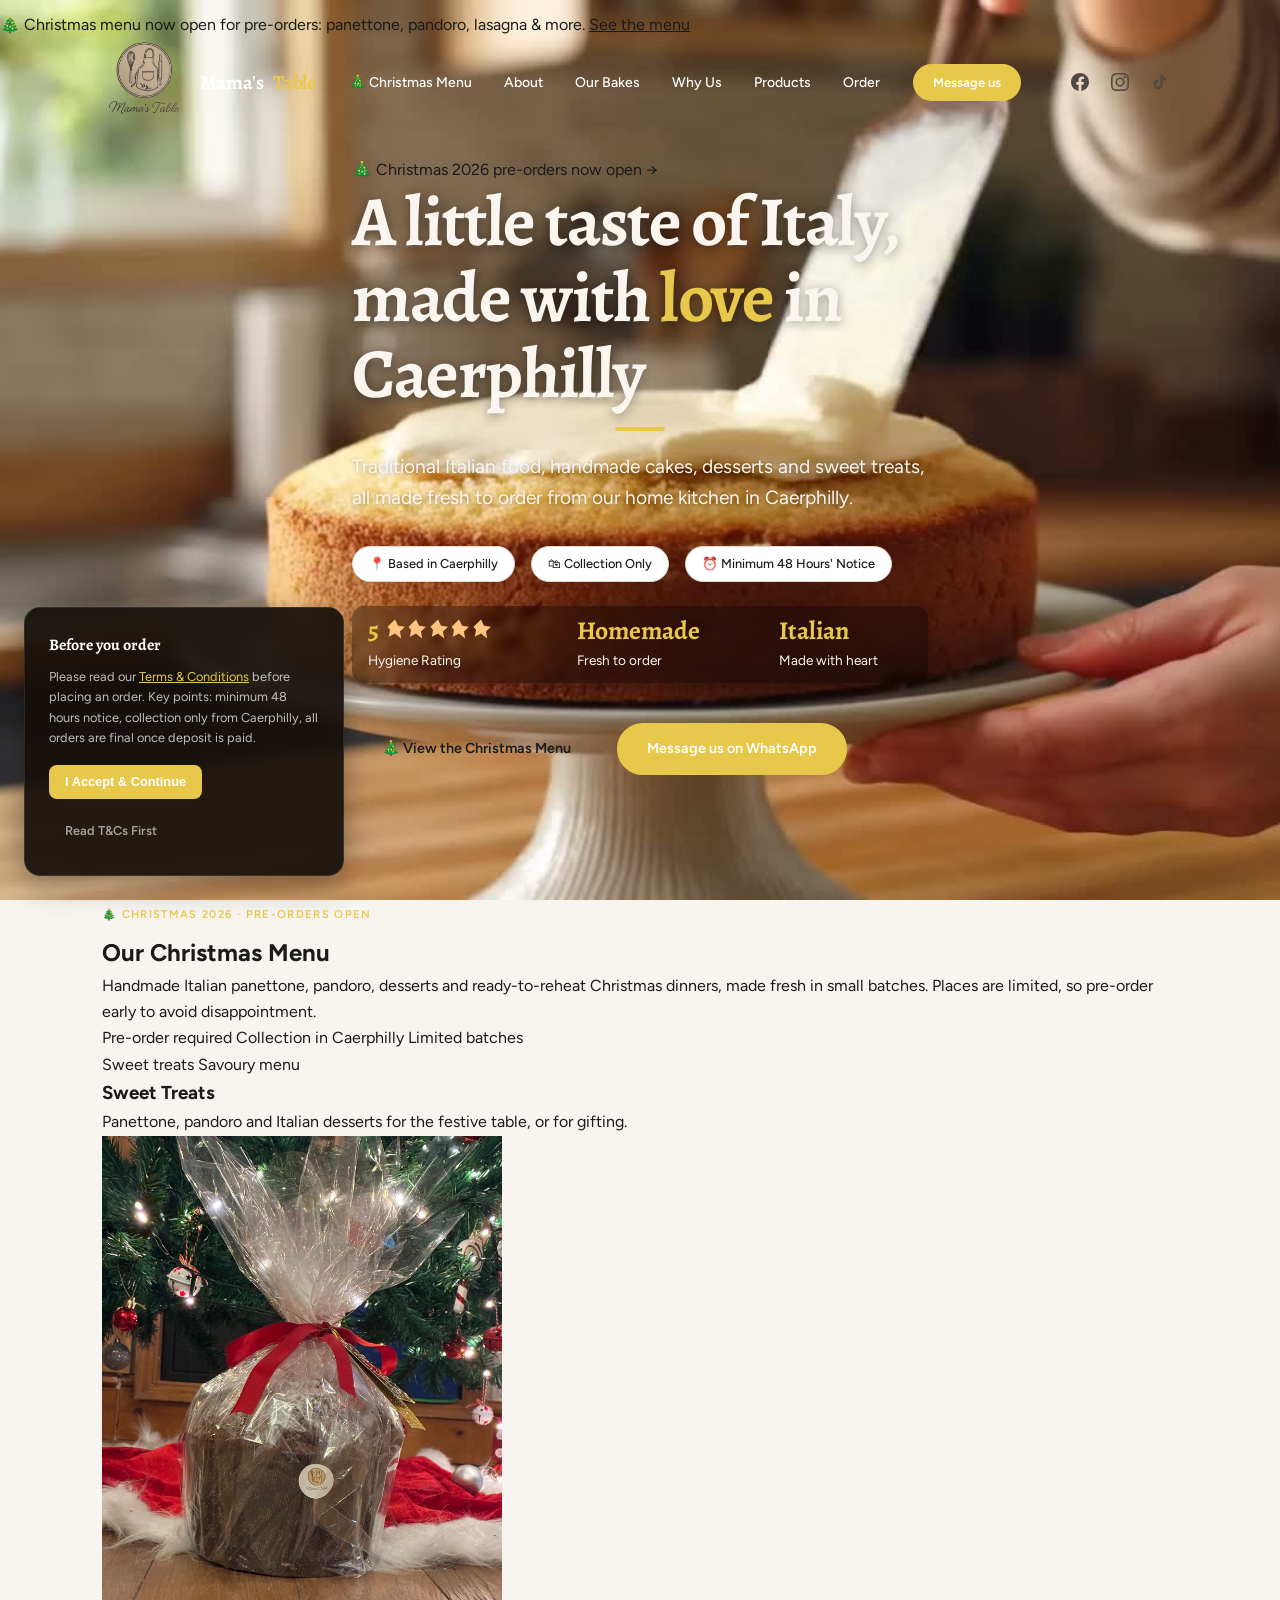
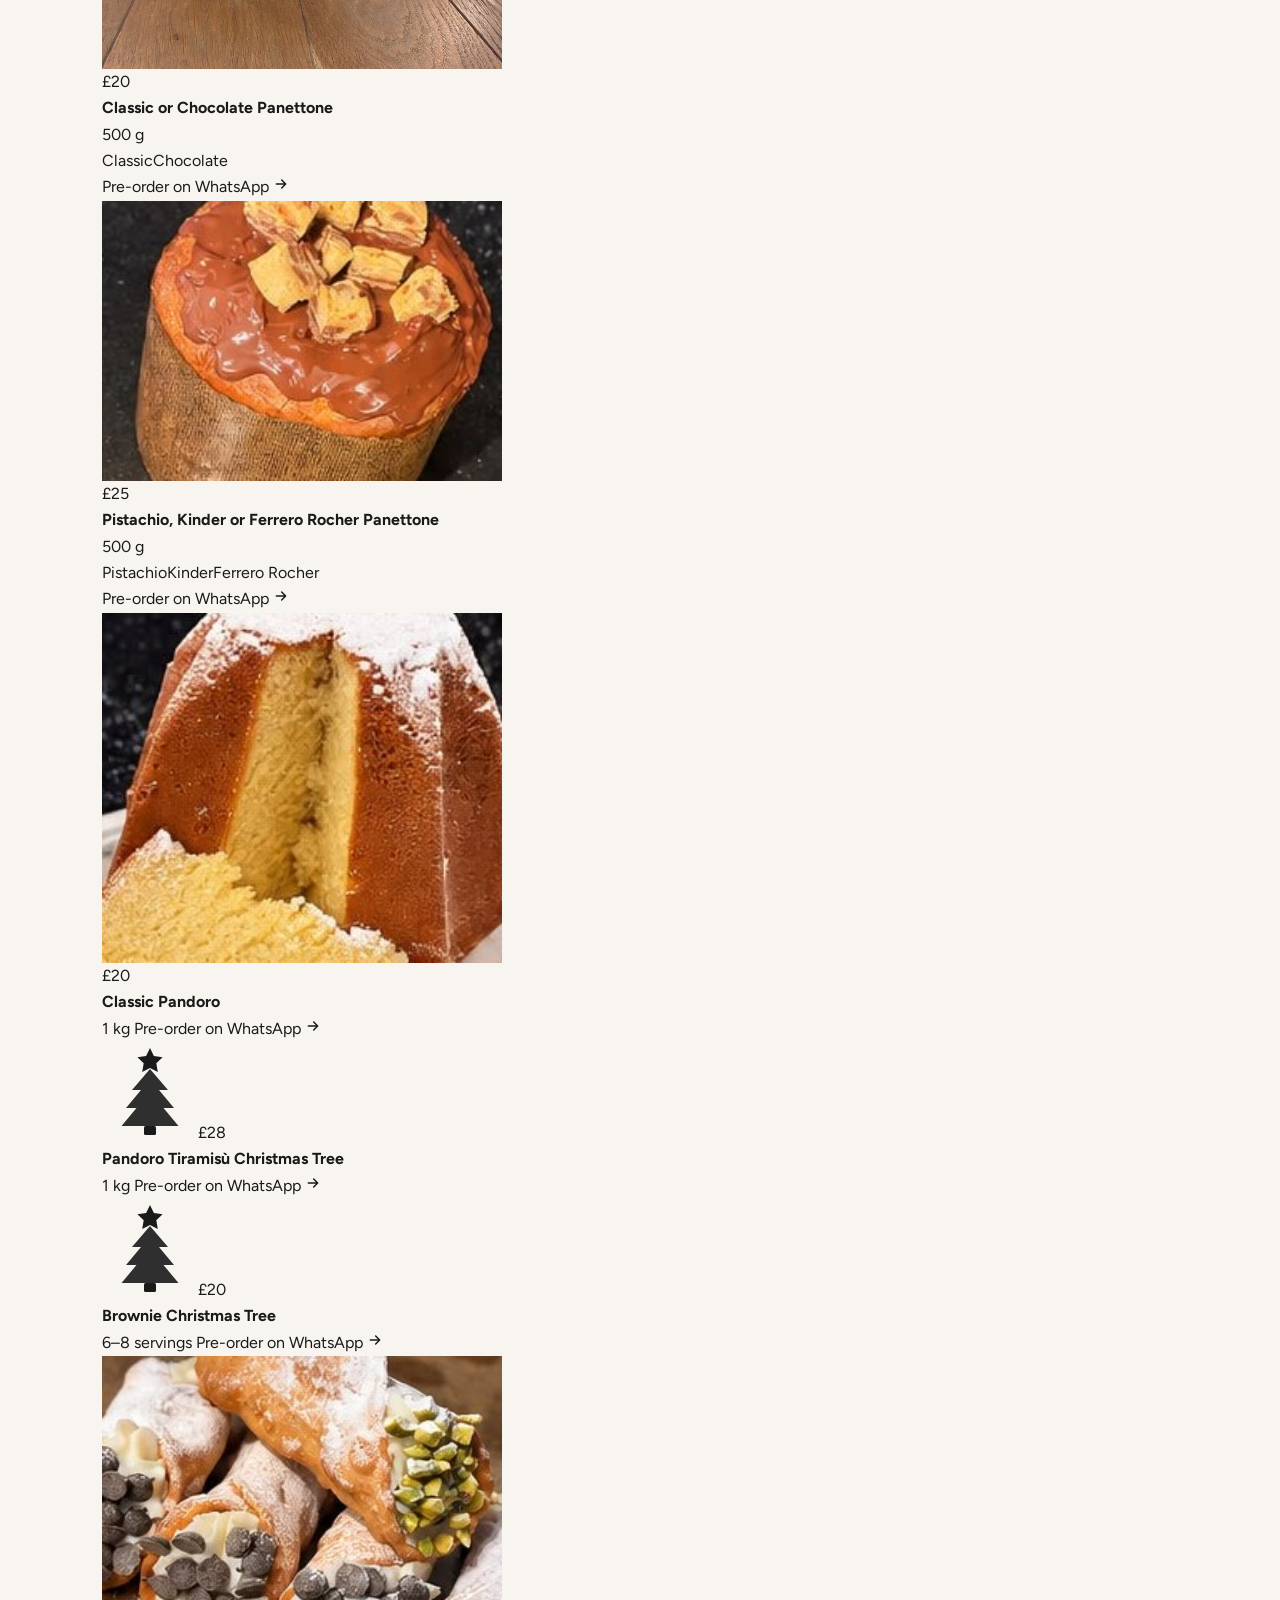
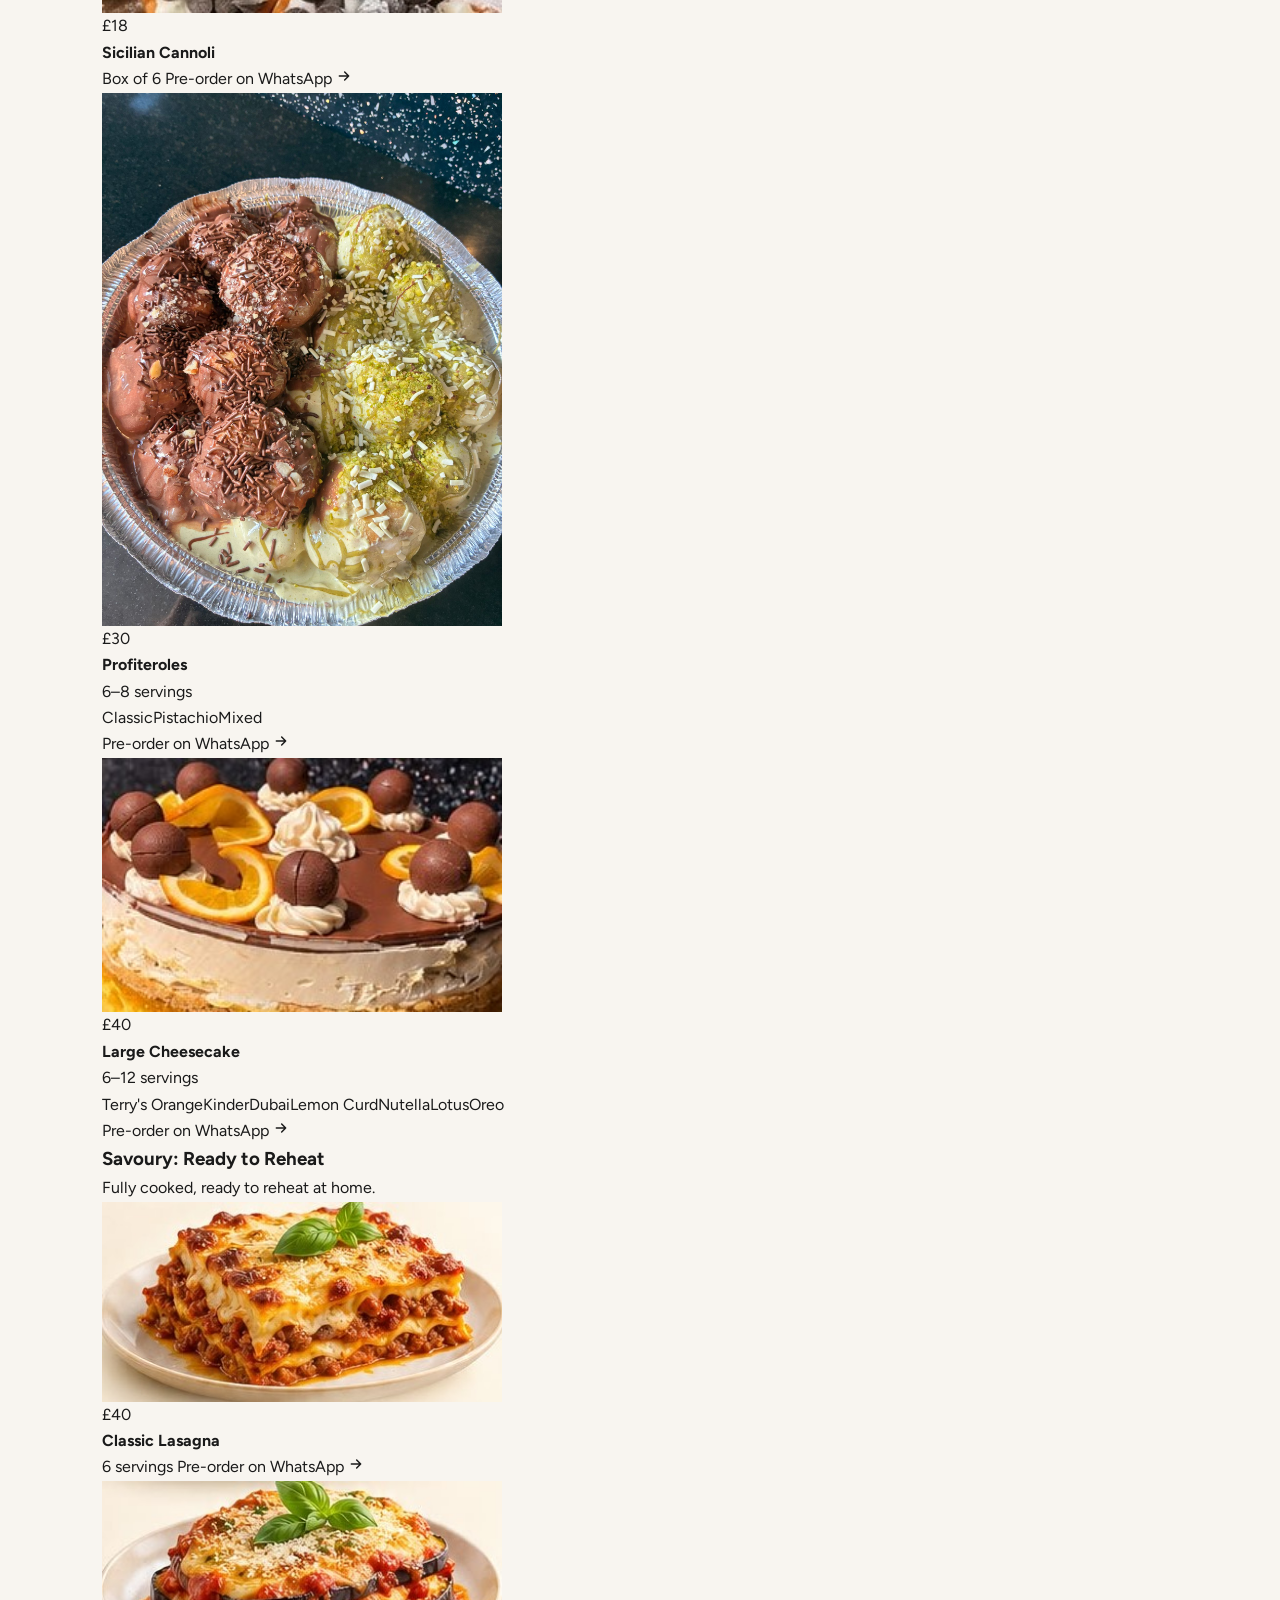
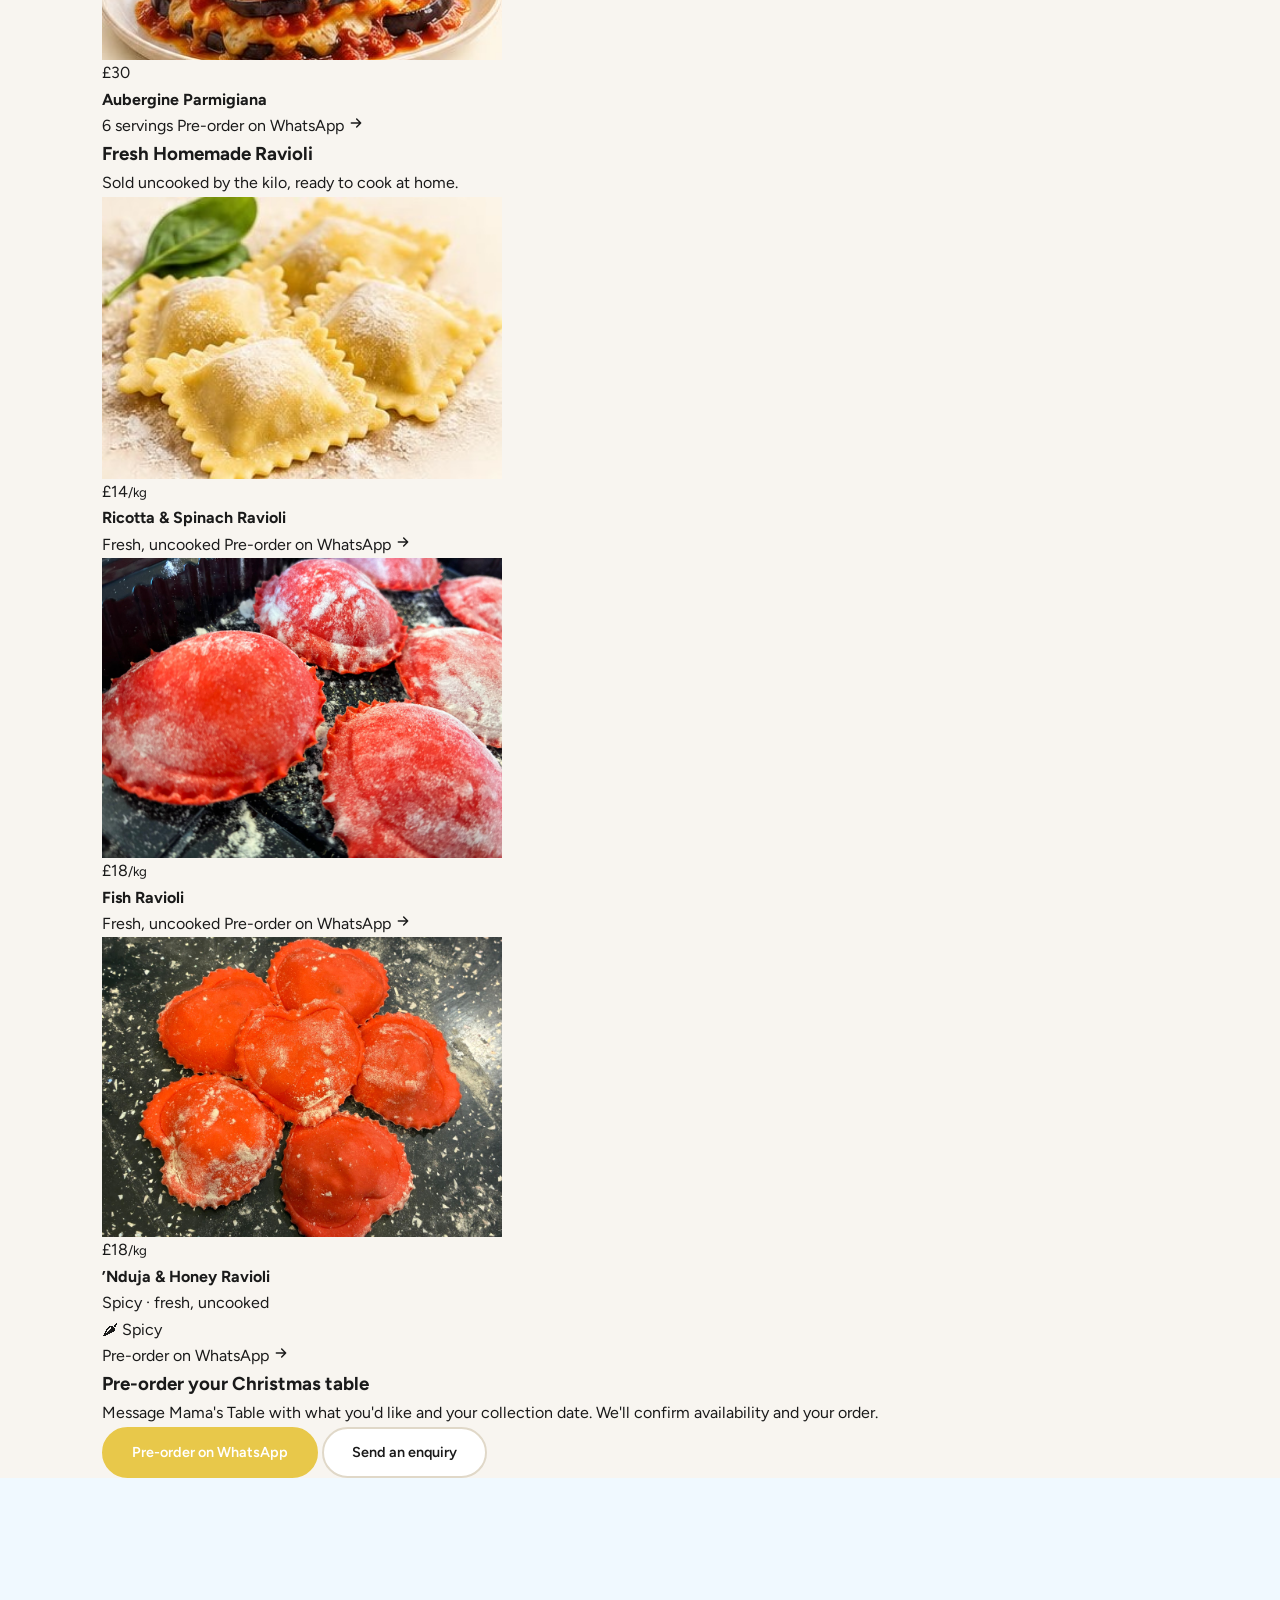
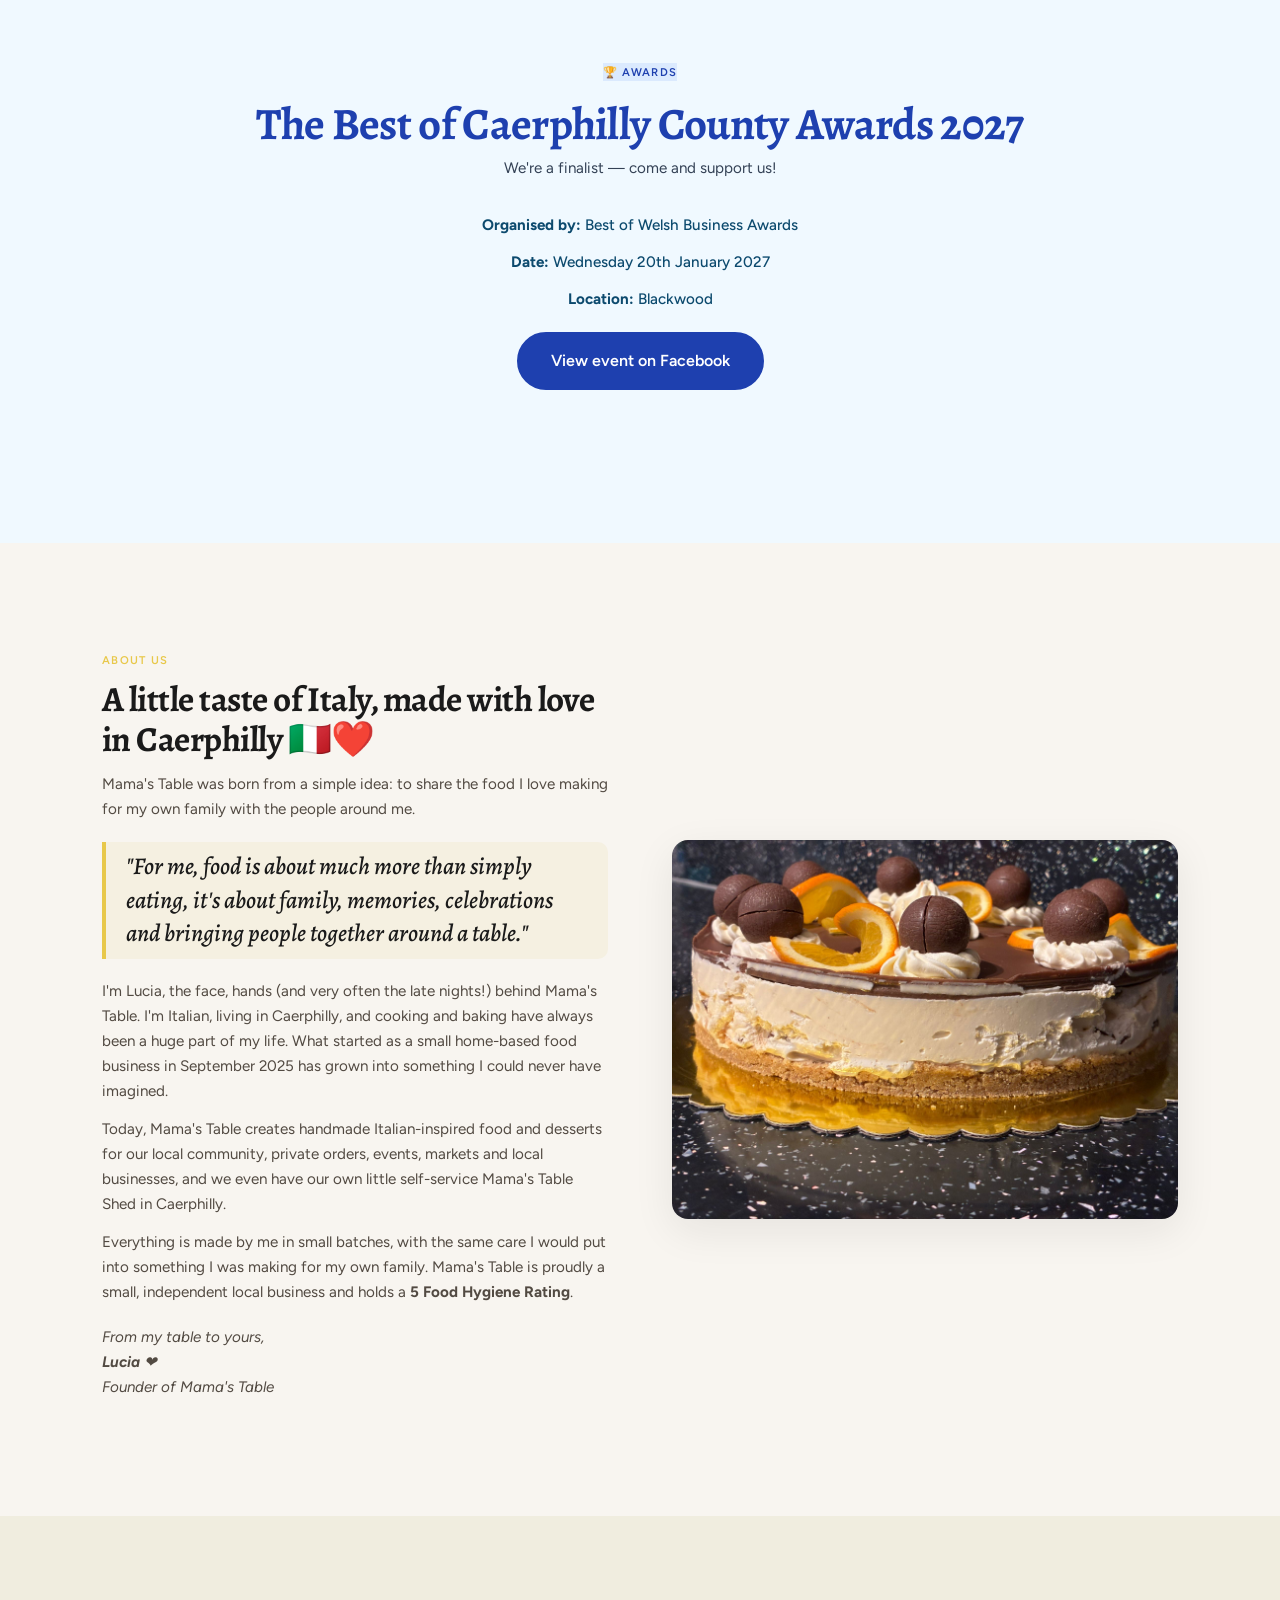
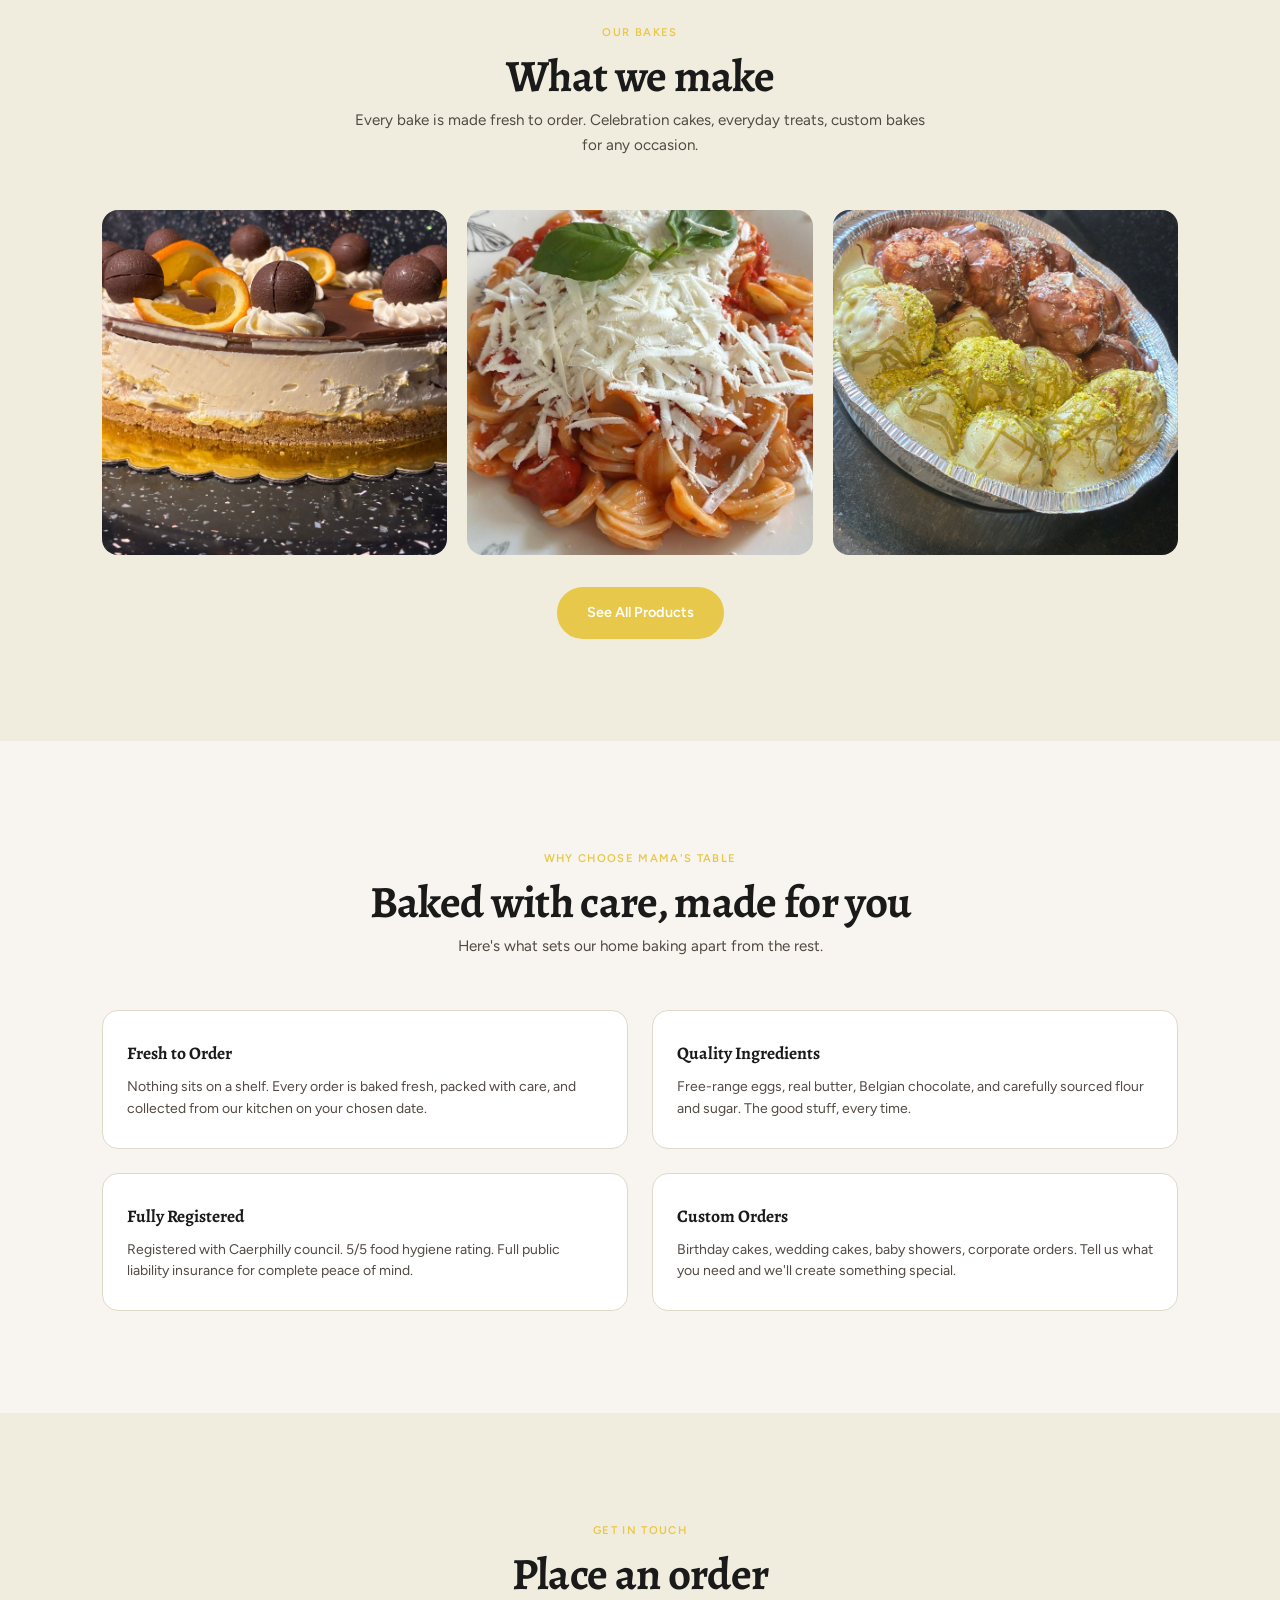
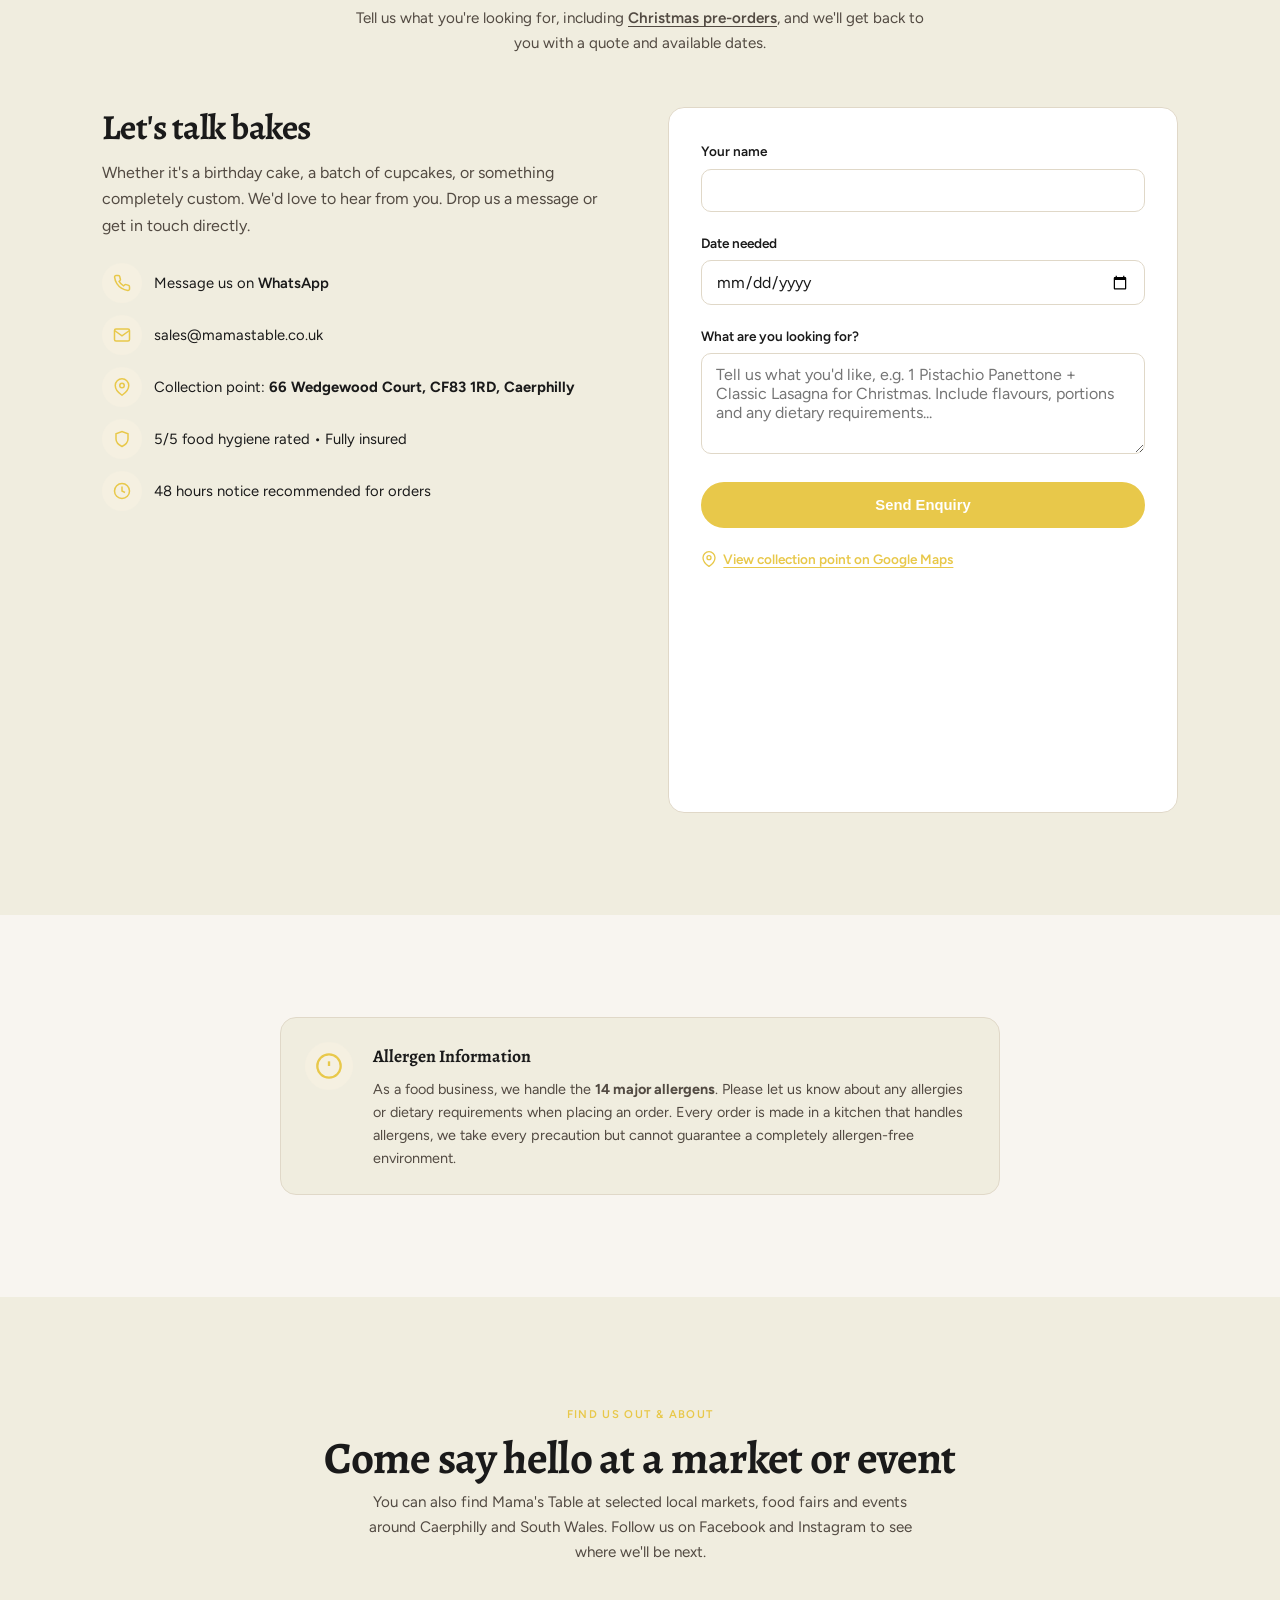
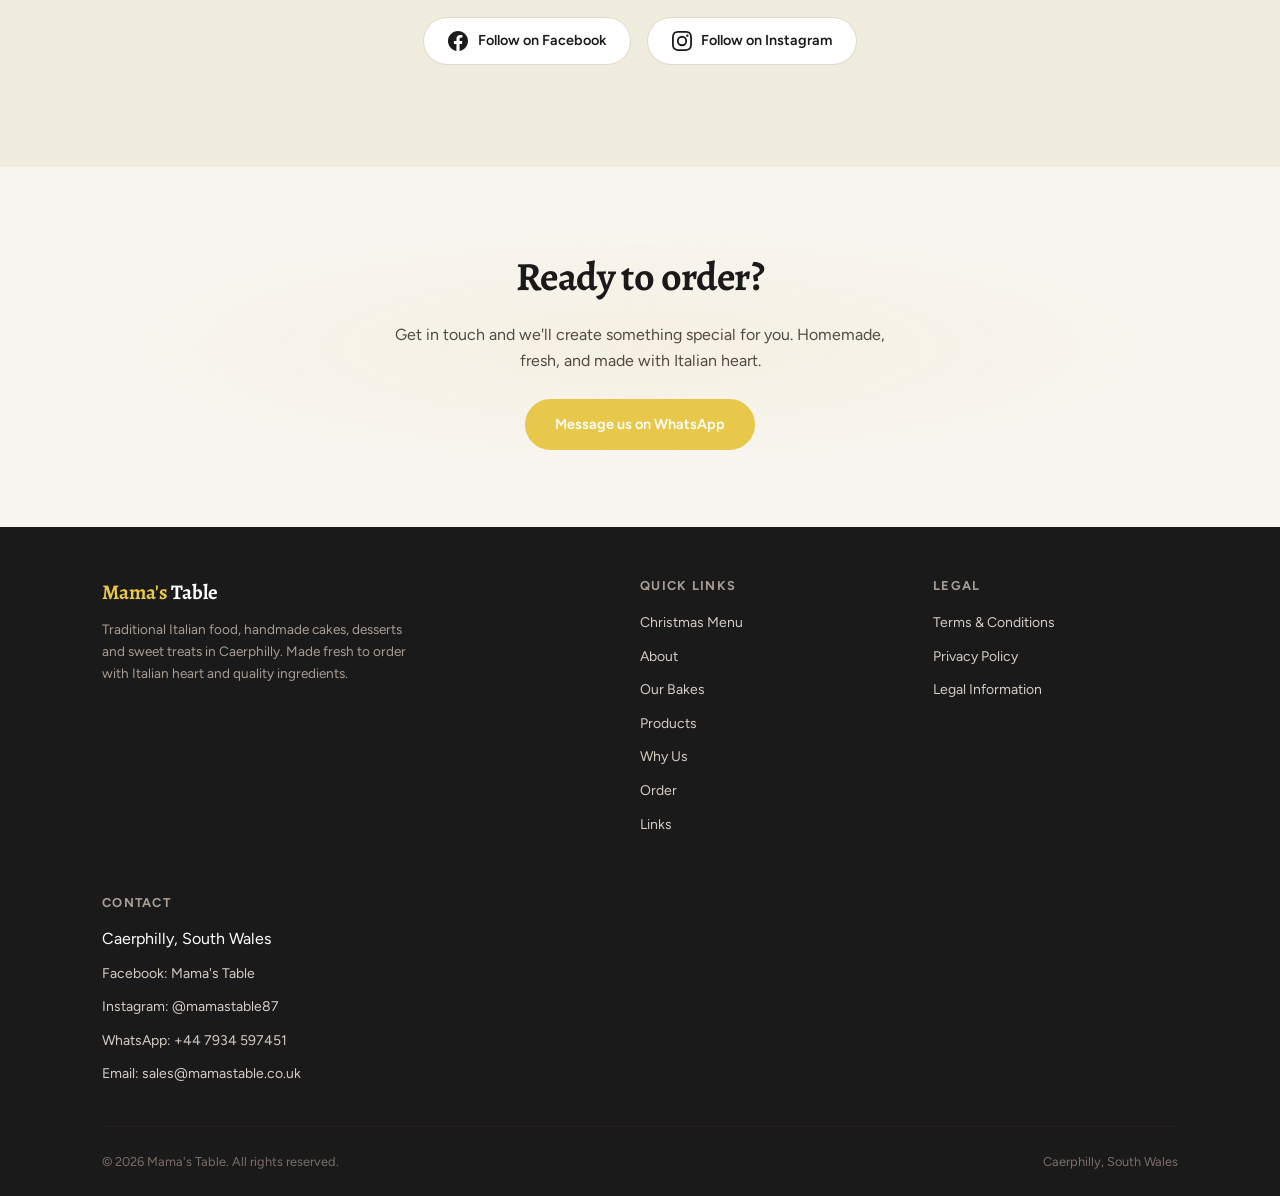
==== commit 39084acd: "Use Christmas flyer photos and cache-safe asset links - Use the food photos from the Christmas flyer" ====
--- a/index.html
+++ b/index.html
@@ -3,15 +3,15 @@
 <head>
 <meta charset="UTF-8">
 <meta name="viewport" content="width=device-width, initial-scale=1.0, viewport-fit=cover">
-<title>Mama's Table | Traditional Italian Food, Cakes & Desserts | Caerphilly</title>
-<meta name="description" content="Mama's Table in Caerphilly. Traditional Italian food, handmade cakes, desserts, fresh pasta, lasagne, ravioli and sweet treats. Made fresh to order with Italian heart. Collection only.">
+<title>Christmas Menu 2026: Panettone, Pandoro & Lasagna | Mama's Table Caerphilly</title>
+<meta name="description" content="Pre-order the Mama's Table Christmas menu in Caerphilly: handmade panettone, pandoro, Sicilian cannoli, profiteroles, cheesecakes, lasagna, parmigiana and fresh ravioli. Traditional Italian food, made fresh to order. Collection only.">
 <meta name="theme-color" content="#0a0a0a">
 <!-- Open Graph -->
 <meta property="og:type" content="website">
 <meta property="og:url" content="https://mamastable.co.uk/">
-<meta property="og:title" content="Mama's Table | Traditional Italian Food, Cakes & Desserts | Caerphilly">
-<meta property="og:description" content="Traditional Italian food, handmade cakes, desserts and sweet treats in Caerphilly. Made fresh to order with Italian heart. 5-star hygiene rating.">
-<meta property="og:image" content="https://mamastable.co.uk/img/logo.png">
+<meta property="og:title" content="Mama's Table Christmas Menu 2026 | Italian Panettone, Pandoro & More | Caerphilly">
+<meta property="og:description" content="Christmas pre-orders now open: panettone from £20, pandoro, cannoli, profiteroles, cheesecakes, lasagna and fresh ravioli. Handmade in Caerphilly.">
+<meta property="og:image" content="https://mamastable.co.uk/photos/ITALIAN/Festivity/Christmas/Chocolate%20Panettone%201.jpg">
 <!-- Twitter Card -->
 <meta name="twitter:card" content="summary">
 <meta name="twitter:title" content="Mama's Table | Caerphilly Home Baking">
@@ -20,7 +20,7 @@
 <link rel="preconnect" href="https://fonts.gstatic.com" crossorigin>
 <link href="https://fonts.googleapis.com/css2?family=Alegreya:ital,wght@0,500;0,600;0,700;0,800;1,500;1,600&display=swap" rel="stylesheet">
 <link href="https://fonts.googleapis.com/css2?family=Figtree:wght@400;500;600;700&display=swap" rel="stylesheet">
-<link rel="stylesheet" href="css/style.css">
+<link rel="stylesheet" href="css/style.css?v=20261109">
 <link rel="preload" as="image" href="hero-frames/ezgif-frame-001.jpg">
 <link rel="icon" type="image/png" href="img/logo.png">
 <!-- LocalBusiness Schema -->
@@ -54,6 +54,7 @@
     }
   ],
   "priceRange": "££",
+  "hasMenu": "https://mamastable.co.uk/#christmas",
   "servesCuisine": ["Italian", "Bakery", "Cakes", "Desserts"],
   "image": {
     "@type": "ImageObject",
@@ -63,6 +64,166 @@
     "https://www.instagram.com/mamastable87",
     "https://www.facebook.com/mamastable87",
     "https://www.tiktok.com/@mamas.table15"
+  ]
+}
+</script>
+<script type="application/ld+json">
+{
+  "@context": "https://schema.org",
+  "@type": "Menu",
+  "name": "Mama's Table Christmas Menu 2026",
+  "url": "https://mamastable.co.uk/#christmas",
+  "inLanguage": "en-GB",
+  "hasMenuSection": [
+    {
+      "@type": "MenuSection",
+      "name": "Christmas Sweet Treats",
+      "hasMenuItem": [
+        {
+          "@type": "MenuItem",
+          "name": "Classic or Chocolate Panettone",
+          "description": "500 g",
+          "offers": {
+            "@type": "Offer",
+            "price": "20.00",
+            "priceCurrency": "GBP"
+          }
+        },
+        {
+          "@type": "MenuItem",
+          "name": "Pistachio, Kinder or Ferrero Rocher Panettone",
+          "description": "500 g",
+          "offers": {
+            "@type": "Offer",
+            "price": "25.00",
+            "priceCurrency": "GBP"
+          }
+        },
+        {
+          "@type": "MenuItem",
+          "name": "Classic Pandoro",
+          "description": "1 kg",
+          "offers": {
+            "@type": "Offer",
+            "price": "20.00",
+            "priceCurrency": "GBP"
+          }
+        },
+        {
+          "@type": "MenuItem",
+          "name": "Pandoro Tiramisù Christmas Tree",
+          "description": "1 kg",
+          "offers": {
+            "@type": "Offer",
+            "price": "28.00",
+            "priceCurrency": "GBP"
+          }
+        },
+        {
+          "@type": "MenuItem",
+          "name": "Brownie Christmas Tree",
+          "description": "6–8 servings",
+          "offers": {
+            "@type": "Offer",
+            "price": "20.00",
+            "priceCurrency": "GBP"
+          }
+        },
+        {
+          "@type": "MenuItem",
+          "name": "Sicilian Cannoli",
+          "description": "Box of 6",
+          "offers": {
+            "@type": "Offer",
+            "price": "18.00",
+            "priceCurrency": "GBP"
+          }
+        },
+        {
+          "@type": "MenuItem",
+          "name": "Profiteroles",
+          "description": "6–8 servings. Classic, Pistachio or Mixed",
+          "offers": {
+            "@type": "Offer",
+            "price": "30.00",
+            "priceCurrency": "GBP"
+          }
+        },
+        {
+          "@type": "MenuItem",
+          "name": "Large Cheesecake",
+          "description": "6–12 servings. Terry's Orange, Kinder, Dubai, Lemon Curd, Nutella, Lotus or Oreo",
+          "offers": {
+            "@type": "Offer",
+            "price": "40.00",
+            "priceCurrency": "GBP"
+          }
+        }
+      ]
+    },
+    {
+      "@type": "MenuSection",
+      "name": "Christmas Savoury: Ready to Reheat",
+      "hasMenuItem": [
+        {
+          "@type": "MenuItem",
+          "name": "Classic Lasagna",
+          "description": "6 servings, fully cooked",
+          "offers": {
+            "@type": "Offer",
+            "price": "40.00",
+            "priceCurrency": "GBP"
+          }
+        },
+        {
+          "@type": "MenuItem",
+          "name": "Aubergine Parmigiana",
+          "description": "6 servings, fully cooked",
+          "offers": {
+            "@type": "Offer",
+            "price": "30.00",
+            "priceCurrency": "GBP"
+          }
+        }
+      ]
+    },
+    {
+      "@type": "MenuSection",
+      "name": "Fresh Homemade Ravioli",
+      "description": "Sold uncooked, priced per kg",
+      "hasMenuItem": [
+        {
+          "@type": "MenuItem",
+          "name": "Ricotta & Spinach Ravioli",
+          "description": "Per kg",
+          "offers": {
+            "@type": "Offer",
+            "price": "14.00",
+            "priceCurrency": "GBP"
+          }
+        },
+        {
+          "@type": "MenuItem",
+          "name": "Fish Ravioli",
+          "description": "Per kg",
+          "offers": {
+            "@type": "Offer",
+            "price": "18.00",
+            "priceCurrency": "GBP"
+          }
+        },
+        {
+          "@type": "MenuItem",
+          "name": "'Nduja & Honey Ravioli (Spicy)",
+          "description": "Per kg",
+          "offers": {
+            "@type": "Offer",
+            "price": "18.00",
+            "priceCurrency": "GBP"
+          }
+        }
+      ]
+    }
   ]
 }
 </script>
@@ -128,12 +289,14 @@
 <a href="#main" class="skip-link">Skip to main content</a>
 
 <nav id="nav">
+  <a href="#christmas" class="xmas-bar">🎄 Christmas menu now open for pre-orders: panettone, pandoro, lasagna &amp; more. <u>See the menu</u></a>
   <div class="container nav-inner">
     <a href="index.html" class="nav-logo">
       <img src="img/logo.png" alt="">
       Mama's <span>Table</span>
     </a>
     <div class="nav-links">
+      <a href="#christmas" class="nav-xmas">🎄 Christmas Menu</a>
       <a href="#about">About</a>
       <a href="#bakes">Our Bakes</a>
       <a href="#values">Why Us</a>
@@ -167,6 +330,7 @@
   <video id="hero-video" fetchpriority="high" preload="auto" autoplay muted loop playsinline poster="hero-frames/ezgif-frame-001.jpg" src="videos/hero.mp4" title="Mama's Table — traditional Italian food"></video>
   <div class="container hero-content">
     <div class="rv">
+      <a href="#christmas" class="hero-xmas-pill">🎄 Christmas 2026 pre-orders now open →</a>
       <h1>A little taste of Italy,<br>made with <span class="accent">love</span> in Caerphilly</h1>
       <p>Traditional Italian food, handmade cakes, desserts and sweet treats, all made fresh to order from our home kitchen in Caerphilly.</p>
       <div class="hero-badges">
@@ -190,13 +354,180 @@
         <div class="hero-stat"><strong>Italian</strong><span>Made with heart</span></div>
       </div>
       <div class="hero-actions">
-        <a href="https://api.whatsapp.com/send?phone=447934597451" target="_blank" class="btn btn-primary">Message us on WhatsApp</a>
-        <a href="#bakes" class="btn btn-outline">See Our Bakes</a>
-      </div>
-    </div>
-  </div>
-</section>
-
+        <a href="#christmas" class="btn btn-xmas">🎄 View the Christmas Menu</a>
+        <a href="https://api.whatsapp.com/send?phone=447934597451" target="_blank" rel="noopener" class="btn btn-primary">Message us on WhatsApp</a>
+      </div>
+    </div>
+  </div>
+</section>
+
+
+<!-- CHRISTMAS MENU -->
+<section class="xmas" id="christmas" aria-labelledby="xmas-title">
+  <div class="container">
+    <div class="xmas-head rv">
+      <span class="tag">🎄 Christmas 2026 · Pre-orders open</span>
+      <h2 id="xmas-title">Our Christmas Menu</h2>
+      <p>Handmade Italian panettone, pandoro, desserts and ready-to-reheat Christmas dinners, made fresh in small batches. Places are limited, so pre-order early to avoid disappointment.</p>
+      <div class="xmas-facts">
+        <span>Pre-order required</span>
+        <span>Collection in Caerphilly</span>
+        <span>Limited batches</span>
+      </div>
+      <div class="xmas-jump" role="navigation" aria-label="Christmas menu sections">
+        <a href="#xmas-sweet">Sweet treats</a>
+        <a href="#xmas-savoury">Savoury menu</a>
+      </div>
+    </div>
+
+    <div class="xmas-group" id="xmas-sweet">
+      <h3 class="xmas-group-title">Sweet Treats</h3>
+      <p class="xmas-group-note">Panettone, pandoro and Italian desserts for the festive table, or for gifting.</p>
+      <div class="xmas-grid">
+        <article class="xmas-card rv">
+          <div class="xmas-media"><img src="photos/ITALIAN/Festivity/Christmas/Chocolate Panettone 1.jpg" alt="Classic or Chocolate Panettone from Mama's Table" width="400" height="300" loading="lazy"><span class="xmas-price">£20</span></div>
+          <div class="xmas-body">
+            <h4>Classic or Chocolate Panettone</h4>
+            <span class="xmas-size">500 g</span>
+            <div class="xmas-opts"><span>Classic</span><span>Chocolate</span></div>
+            <a class="xmas-order" href="https://api.whatsapp.com/send?phone=447934597451" target="_blank" rel="noopener" data-item="Classic or Chocolate Panettone (500 g) – £20">Pre-order on WhatsApp <svg width="16" height="16" viewBox="0 0 24 24" fill="none" stroke="currentColor" stroke-width="2.2" stroke-linecap="round" stroke-linejoin="round" aria-hidden="true"><path d="M5 12h14M13 6l6 6-6 6"/></svg></a>
+          </div>
+        </article>
+        <article class="xmas-card rv">
+          <div class="xmas-media"><img src="photos/christmas-menu/kinder-panettone.jpg" alt="Pistachio, Kinder or Ferrero Rocher Panettone from Mama's Table" width="400" height="300" loading="lazy"><span class="xmas-price">£25</span></div>
+          <div class="xmas-body">
+            <h4>Pistachio, Kinder or Ferrero Rocher Panettone</h4>
+            <span class="xmas-size">500 g</span>
+            <div class="xmas-opts"><span>Pistachio</span><span>Kinder</span><span>Ferrero Rocher</span></div>
+            <a class="xmas-order" href="https://api.whatsapp.com/send?phone=447934597451" target="_blank" rel="noopener" data-item="Pistachio, Kinder or Ferrero Rocher Panettone (500 g) – £25">Pre-order on WhatsApp <svg width="16" height="16" viewBox="0 0 24 24" fill="none" stroke="currentColor" stroke-width="2.2" stroke-linecap="round" stroke-linejoin="round" aria-hidden="true"><path d="M5 12h14M13 6l6 6-6 6"/></svg></a>
+          </div>
+        </article>
+        <article class="xmas-card rv">
+          <div class="xmas-media"><img src="photos/christmas-menu/pandoro.jpg" alt="Classic Pandoro from Mama's Table" width="400" height="300" loading="lazy"><span class="xmas-price">£20</span></div>
+          <div class="xmas-body">
+            <h4>Classic Pandoro</h4>
+            <span class="xmas-size">1 kg</span>
+            
+            <a class="xmas-order" href="https://api.whatsapp.com/send?phone=447934597451" target="_blank" rel="noopener" data-item="Classic Pandoro (1 kg) – £20">Pre-order on WhatsApp <svg width="16" height="16" viewBox="0 0 24 24" fill="none" stroke="currentColor" stroke-width="2.2" stroke-linecap="round" stroke-linejoin="round" aria-hidden="true"><path d="M5 12h14M13 6l6 6-6 6"/></svg></a>
+          </div>
+        </article>
+        <article class="xmas-card rv">
+          <div class="xmas-media xmas-media--art "><svg width="96" height="96" viewBox="0 0 64 64" fill="currentColor" aria-hidden="true"><path d="M32 4l2.6 5.3 5.8.8-4.2 4.1 1 5.8L32 17.3 26.8 20l1-5.8-4.2-4.1 5.8-.8z"/><path d="M32 18l12 14h-6l10 12h-7l10 12H13l10-12h-7l10-12h-6z" opacity=".9"/><rect x="28" y="56" width="8" height="6" rx="1"/></svg><span class="xmas-price">£28</span></div>
+          <div class="xmas-body">
+            <h4>Pandoro Tiramisù Christmas Tree</h4>
+            <span class="xmas-size">1 kg</span>
+            
+            <a class="xmas-order" href="https://api.whatsapp.com/send?phone=447934597451" target="_blank" rel="noopener" data-item="Pandoro Tiramisù Christmas Tree (1 kg) – £28">Pre-order on WhatsApp <svg width="16" height="16" viewBox="0 0 24 24" fill="none" stroke="currentColor" stroke-width="2.2" stroke-linecap="round" stroke-linejoin="round" aria-hidden="true"><path d="M5 12h14M13 6l6 6-6 6"/></svg></a>
+          </div>
+        </article>
+        <article class="xmas-card rv">
+          <div class="xmas-media xmas-media--art red"><svg width="96" height="96" viewBox="0 0 64 64" fill="currentColor" aria-hidden="true"><path d="M32 4l2.6 5.3 5.8.8-4.2 4.1 1 5.8L32 17.3 26.8 20l1-5.8-4.2-4.1 5.8-.8z"/><path d="M32 18l12 14h-6l10 12h-7l10 12H13l10-12h-7l10-12h-6z" opacity=".9"/><rect x="28" y="56" width="8" height="6" rx="1"/></svg><span class="xmas-price">£20</span></div>
+          <div class="xmas-body">
+            <h4>Brownie Christmas Tree</h4>
+            <span class="xmas-size">6–8 servings</span>
+            
+            <a class="xmas-order" href="https://api.whatsapp.com/send?phone=447934597451" target="_blank" rel="noopener" data-item="Brownie Christmas Tree (6–8 servings) – £20">Pre-order on WhatsApp <svg width="16" height="16" viewBox="0 0 24 24" fill="none" stroke="currentColor" stroke-width="2.2" stroke-linecap="round" stroke-linejoin="round" aria-hidden="true"><path d="M5 12h14M13 6l6 6-6 6"/></svg></a>
+          </div>
+        </article>
+        <article class="xmas-card rv">
+          <div class="xmas-media"><img src="photos/christmas-menu/cannoli.jpg" alt="Sicilian Cannoli from Mama's Table" width="400" height="300" loading="lazy"><span class="xmas-price">£18</span></div>
+          <div class="xmas-body">
+            <h4>Sicilian Cannoli</h4>
+            <span class="xmas-size">Box of 6</span>
+            
+            <a class="xmas-order" href="https://api.whatsapp.com/send?phone=447934597451" target="_blank" rel="noopener" data-item="Sicilian Cannoli (Box of 6) – £18">Pre-order on WhatsApp <svg width="16" height="16" viewBox="0 0 24 24" fill="none" stroke="currentColor" stroke-width="2.2" stroke-linecap="round" stroke-linejoin="round" aria-hidden="true"><path d="M5 12h14M13 6l6 6-6 6"/></svg></a>
+          </div>
+        </article>
+        <article class="xmas-card rv">
+          <div class="xmas-media"><img src="photos/ITALIAN/Italian Specialty/Savoury/Pistachio &amp; Chocolate profitterol tray .jpg" alt="Profiteroles from Mama's Table" width="400" height="300" loading="lazy"><span class="xmas-price">£30</span></div>
+          <div class="xmas-body">
+            <h4>Profiteroles</h4>
+            <span class="xmas-size">6–8 servings</span>
+            <div class="xmas-opts"><span>Classic</span><span>Pistachio</span><span>Mixed</span></div>
+            <a class="xmas-order" href="https://api.whatsapp.com/send?phone=447934597451" target="_blank" rel="noopener" data-item="Profiteroles (6–8 servings) – £30">Pre-order on WhatsApp <svg width="16" height="16" viewBox="0 0 24 24" fill="none" stroke="currentColor" stroke-width="2.2" stroke-linecap="round" stroke-linejoin="round" aria-hidden="true"><path d="M5 12h14M13 6l6 6-6 6"/></svg></a>
+          </div>
+        </article>
+        <article class="xmas-card rv">
+          <div class="xmas-media"><img src="photos/christmas-menu/terrys-cheesecake.jpg" alt="Large Cheesecake from Mama's Table" width="400" height="300" loading="lazy"><span class="xmas-price">£40</span></div>
+          <div class="xmas-body">
+            <h4>Large Cheesecake</h4>
+            <span class="xmas-size">6–12 servings</span>
+            <div class="xmas-opts"><span>Terry&#x27;s Orange</span><span>Kinder</span><span>Dubai</span><span>Lemon Curd</span><span>Nutella</span><span>Lotus</span><span>Oreo</span></div>
+            <a class="xmas-order" href="https://api.whatsapp.com/send?phone=447934597451" target="_blank" rel="noopener" data-item="Large Cheesecake (6–12 servings) – £40">Pre-order on WhatsApp <svg width="16" height="16" viewBox="0 0 24 24" fill="none" stroke="currentColor" stroke-width="2.2" stroke-linecap="round" stroke-linejoin="round" aria-hidden="true"><path d="M5 12h14M13 6l6 6-6 6"/></svg></a>
+          </div>
+        </article>
+      </div>
+    </div>
+
+    <div class="xmas-group" id="xmas-savoury">
+      <h3 class="xmas-group-title">Savoury: Ready to Reheat</h3>
+      <p class="xmas-group-note">Fully cooked, ready to reheat at home.</p>
+      <div class="xmas-grid">
+        <article class="xmas-card rv">
+          <div class="xmas-media"><img src="photos/christmas-menu/lasagna.jpg" alt="Classic Lasagna from Mama's Table" width="400" height="300" loading="lazy"><span class="xmas-price">£40</span></div>
+          <div class="xmas-body">
+            <h4>Classic Lasagna</h4>
+            <span class="xmas-size">6 servings</span>
+            
+            <a class="xmas-order" href="https://api.whatsapp.com/send?phone=447934597451" target="_blank" rel="noopener" data-item="Classic Lasagna (6 servings) – £40">Pre-order on WhatsApp <svg width="16" height="16" viewBox="0 0 24 24" fill="none" stroke="currentColor" stroke-width="2.2" stroke-linecap="round" stroke-linejoin="round" aria-hidden="true"><path d="M5 12h14M13 6l6 6-6 6"/></svg></a>
+          </div>
+        </article>
+        <article class="xmas-card rv">
+          <div class="xmas-media"><img src="photos/christmas-menu/parmigiana.jpg" alt="Aubergine Parmigiana from Mama's Table" width="400" height="300" loading="lazy"><span class="xmas-price">£30</span></div>
+          <div class="xmas-body">
+            <h4>Aubergine Parmigiana</h4>
+            <span class="xmas-size">6 servings</span>
+            
+            <a class="xmas-order" href="https://api.whatsapp.com/send?phone=447934597451" target="_blank" rel="noopener" data-item="Aubergine Parmigiana (6 servings) – £30">Pre-order on WhatsApp <svg width="16" height="16" viewBox="0 0 24 24" fill="none" stroke="currentColor" stroke-width="2.2" stroke-linecap="round" stroke-linejoin="round" aria-hidden="true"><path d="M5 12h14M13 6l6 6-6 6"/></svg></a>
+          </div>
+        </article>
+      </div>
+    </div>
+
+    <div class="xmas-group">
+      <h3 class="xmas-group-title">Fresh Homemade Ravioli</h3>
+      <p class="xmas-group-note">Sold uncooked by the kilo, ready to cook at home.</p>
+      <div class="xmas-grid">
+        <article class="xmas-card rv">
+          <div class="xmas-media"><img src="photos/christmas-menu/ravioli.jpg" alt="Ricotta &amp; Spinach Ravioli from Mama's Table" width="400" height="300" loading="lazy"><span class="xmas-price">£14<small>/kg</small></span></div>
+          <div class="xmas-body">
+            <h4>Ricotta &amp; Spinach Ravioli</h4>
+            <span class="xmas-size">Fresh, uncooked</span>
+            
+            <a class="xmas-order" href="https://api.whatsapp.com/send?phone=447934597451" target="_blank" rel="noopener" data-item="Ricotta &amp; Spinach Ravioli – £14/kg">Pre-order on WhatsApp <svg width="16" height="16" viewBox="0 0 24 24" fill="none" stroke="currentColor" stroke-width="2.2" stroke-linecap="round" stroke-linejoin="round" aria-hidden="true"><path d="M5 12h14M13 6l6 6-6 6"/></svg></a>
+          </div>
+        </article>
+        <article class="xmas-card rv">
+          <div class="xmas-media"><img src="photos/ITALIAN/Fresh Homemade Pasta/Salmon Ravioli.jpg" alt="Fish Ravioli from Mama's Table" width="400" height="300" loading="lazy"><span class="xmas-price">£18<small>/kg</small></span></div>
+          <div class="xmas-body">
+            <h4>Fish Ravioli</h4>
+            <span class="xmas-size">Fresh, uncooked</span>
+            
+            <a class="xmas-order" href="https://api.whatsapp.com/send?phone=447934597451" target="_blank" rel="noopener" data-item="Fish Ravioli – £18/kg">Pre-order on WhatsApp <svg width="16" height="16" viewBox="0 0 24 24" fill="none" stroke="currentColor" stroke-width="2.2" stroke-linecap="round" stroke-linejoin="round" aria-hidden="true"><path d="M5 12h14M13 6l6 6-6 6"/></svg></a>
+          </div>
+        </article>
+        <article class="xmas-card rv">
+          <div class="xmas-media"><img src="photos/ITALIAN/Fresh Homemade Pasta/heart shape Honey &amp; Nduja Ravioli.jpg" alt="’Nduja &amp; Honey Ravioli from Mama's Table" width="400" height="300" loading="lazy"><span class="xmas-price">£18<small>/kg</small></span></div>
+          <div class="xmas-body">
+            <h4>’Nduja &amp; Honey Ravioli</h4>
+            <span class="xmas-size">Spicy · fresh, uncooked</span>
+            <div class="xmas-opts"><span>🌶 Spicy</span></div>
+            <a class="xmas-order" href="https://api.whatsapp.com/send?phone=447934597451" target="_blank" rel="noopener" data-item="&#x27;Nduja &amp; Honey Ravioli – £18/kg">Pre-order on WhatsApp <svg width="16" height="16" viewBox="0 0 24 24" fill="none" stroke="currentColor" stroke-width="2.2" stroke-linecap="round" stroke-linejoin="round" aria-hidden="true"><path d="M5 12h14M13 6l6 6-6 6"/></svg></a>
+          </div>
+        </article>
+      </div>
+    </div>
+
+    <div class="xmas-cta rv">
+      <h3>Pre-order your Christmas table</h3>
+      <p>Message Mama's Table with what you'd like and your collection date. We'll confirm availability and your order.</p>
+      <div class="btn-row">
+        <a href="https://api.whatsapp.com/send?phone=447934597451" target="_blank" rel="noopener" class="btn btn-primary" data-item="Christmas pre-order">Pre-order on WhatsApp</a>
+        <a href="#order" class="btn btn-outline">Send an enquiry</a>
+      </div>
+    </div>
+  </div>
+</section>
 
 <!-- AWARDS EVENT -->
 <section class="section" id="awards-2027" style="background:#f0f9ff;color:#0c4a6e;">
@@ -218,22 +549,6 @@
     </div>
   </div>
 </section>
-<!-- HALLOWEEN -->
-<section class="section" id="halloween" style="background:var(--ink);color:var(--white);">
-  <div class="container">
-    <div class="section-title text-center" style="padding-top:clamp(3rem,6vw,5rem);">
-      <span class="tag" style="background:rgba(255,255,255,.15);color:#ff6b35;">🎃 Limited Time</span>
-      <h2 style="color:var(--white);margin-top:.5rem;">Halloween Specials</h2>
-      <p style="color:rgba(250,248,245,.8);max-width:500px;margin:0 auto 2rem;">
-        Spooky season is here! Check out our handcrafted Halloween treats — perfect for parties, parties, or just because.
-      </p>
-      <a href="products.html#halloween" class="btn btn-primary" style="background:#ff6b35;color:#fff;border-color:#ff6b35;font-size:1rem;padding:.85rem 2rem;">
-        See Halloween Specials 🎃
-      </a>
-    </div>
-  </div>
-</section>
-
 <!-- ABOUT -->
 <section class="section" id="about">
   <div class="container">
@@ -318,7 +633,7 @@
     <div class="section-title text-center">
       <span class="tag">Get in Touch</span>
       <h2>Place an order</h2>
-      <p>Tell us what you're looking for and we'll get back to you with a quote and available dates.</p>
+      <p>Tell us what you're looking for, including <a href="#christmas" style="color:var(--xmas-red);font-weight:600;text-decoration:underline;text-underline-offset:3px">Christmas pre-orders</a>, and we'll get back to you with a quote and available dates.</p>
     </div>
     <div class="contact-grid">
       <div class="contact-info rv">
@@ -358,7 +673,7 @@
         </div>
         <div class="form-group">
           <label for="message">What are you looking for?</label>
-          <textarea id="message" name="message" rows="4" placeholder="Tell us what you'd like: flavours, portions, occasion, dietary requirements..." required></textarea>
+          <textarea id="message" name="message" rows="4" placeholder="Tell us what you'd like, e.g. 1 Pistachio Panettone + Classic Lasagna for Christmas. Include flavours, portions and any dietary requirements..." required></textarea>
         </div>
         <button type="submit" class="btn-submit">Send Enquiry</button>
         <div class="order-map">
@@ -437,9 +752,9 @@
 
 <!-- Sticky CTA -->
 <div class="sticky-cta" aria-label="Message us on WhatsApp" style="opacity:0;">
-  <a href="https://api.whatsapp.com/send?phone=447934597451" target="_blank" style="color:inherit; text-decoration:none; display:flex; align-items:center; gap:6px;">
-    <img src="img/whatsapp.png" alt="WhatsApp" style="width:20px;height:20px;">
-    Message us
+  <a href="https://api.whatsapp.com/send?phone=447934597451" target="_blank" rel="noopener" data-item="Christmas pre-order" style="color:inherit; text-decoration:none; display:flex; align-items:center; gap:6px;">
+    <img src="img/whatsapp.png" alt="" style="width:20px;height:20px;">
+    Pre-order for Christmas
   </a>
 </div>
 
@@ -453,6 +768,7 @@
       <div>
         <h4>Quick Links</h4>
         <ul>
+          <li><a href="#christmas">Christmas Menu</a></li>
           <li><a href="#about">About</a></li>
           <li><a href="#bakes">Our Bakes</a></li>
           <li><a href="products.html">Products</a></li>
@@ -487,6 +803,6 @@
   </div>
 </footer>
 
-<script src="js/script.js"></script>
+<script src="js/script.js?v=20261109"></script>
 </body>
 </html>
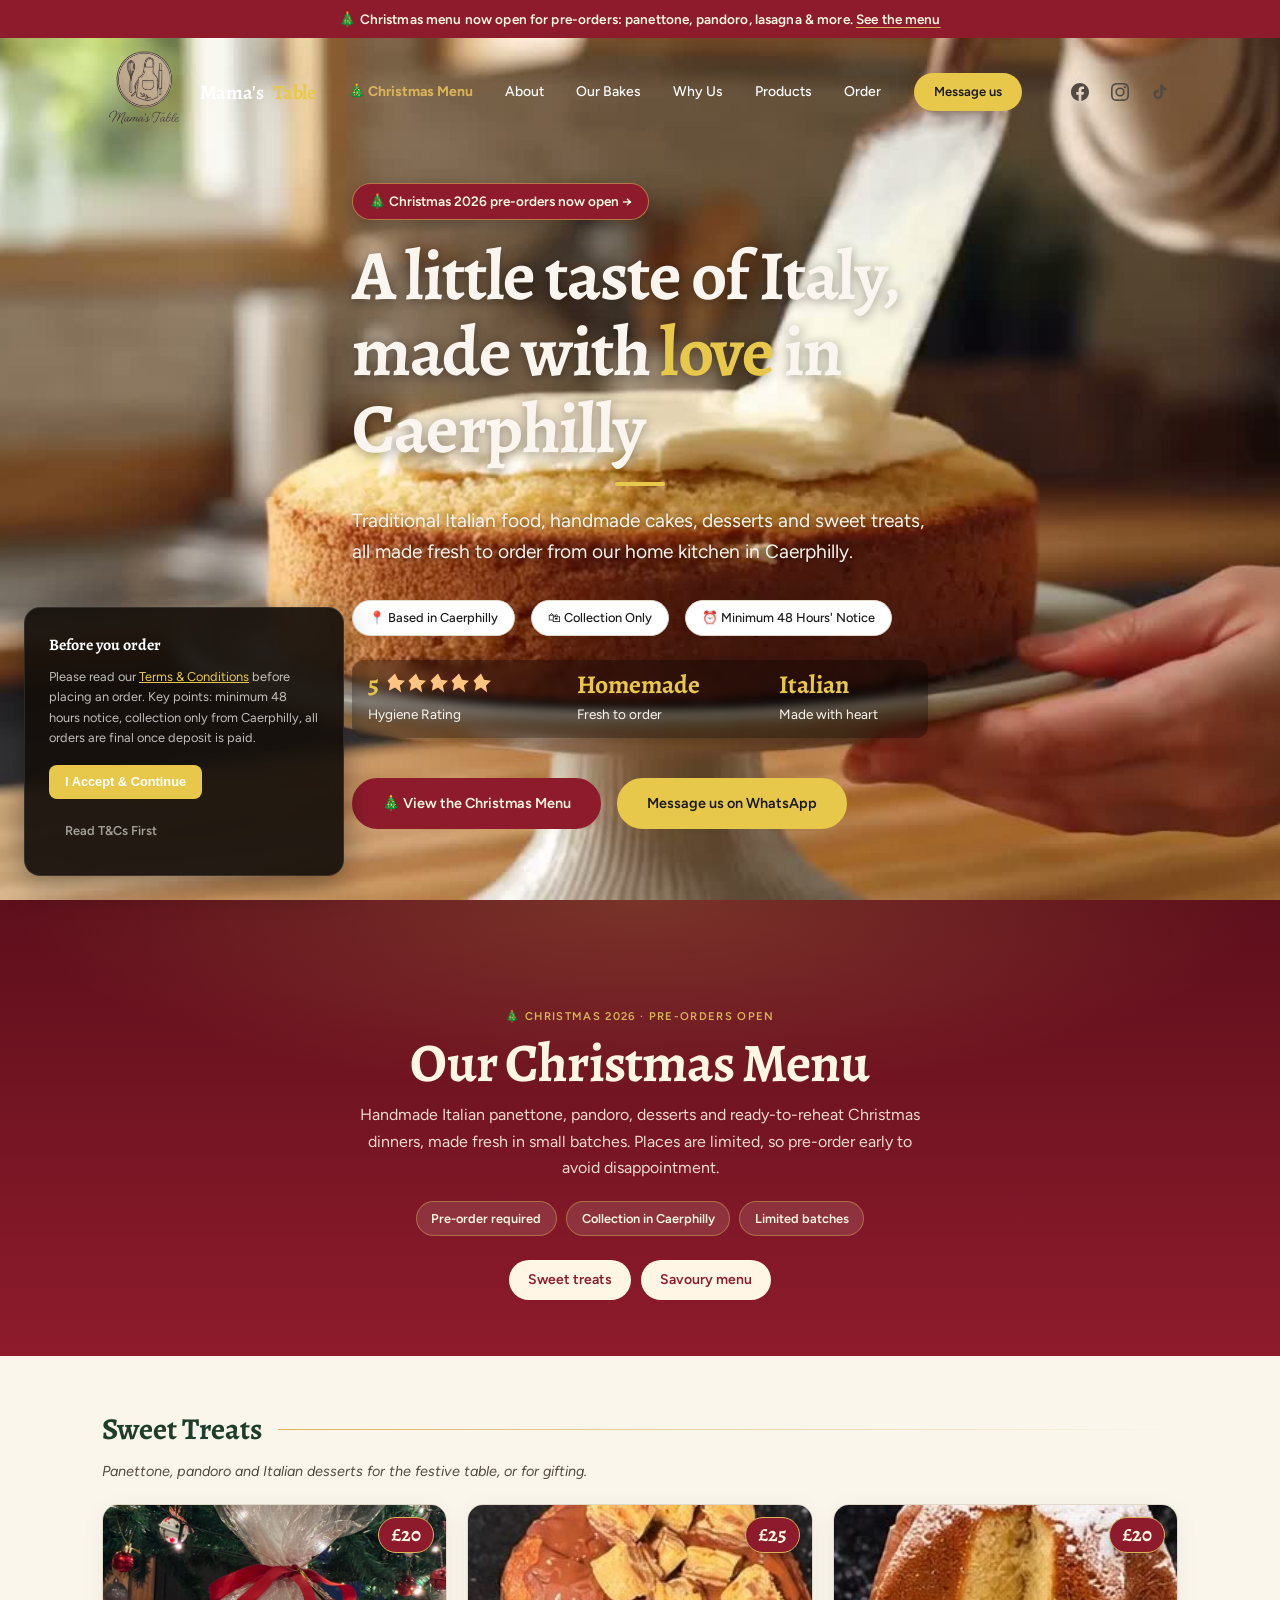
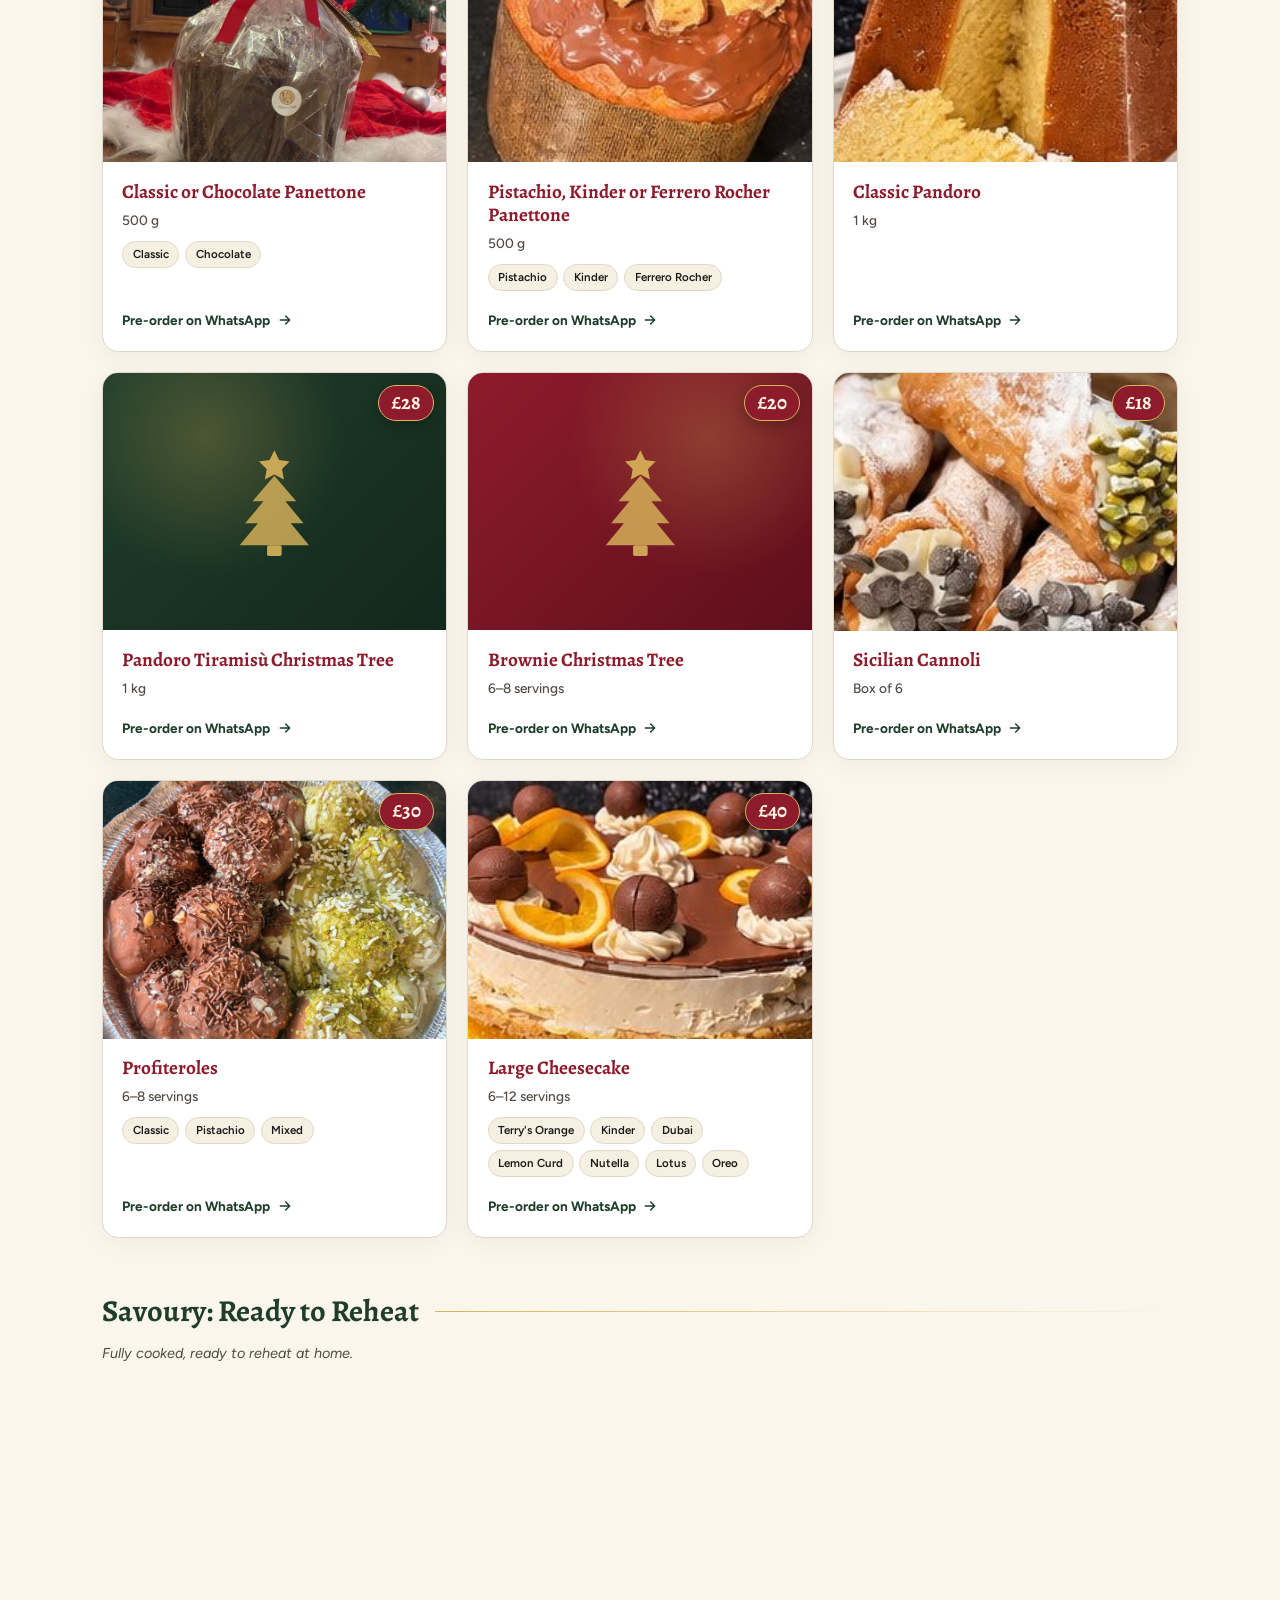
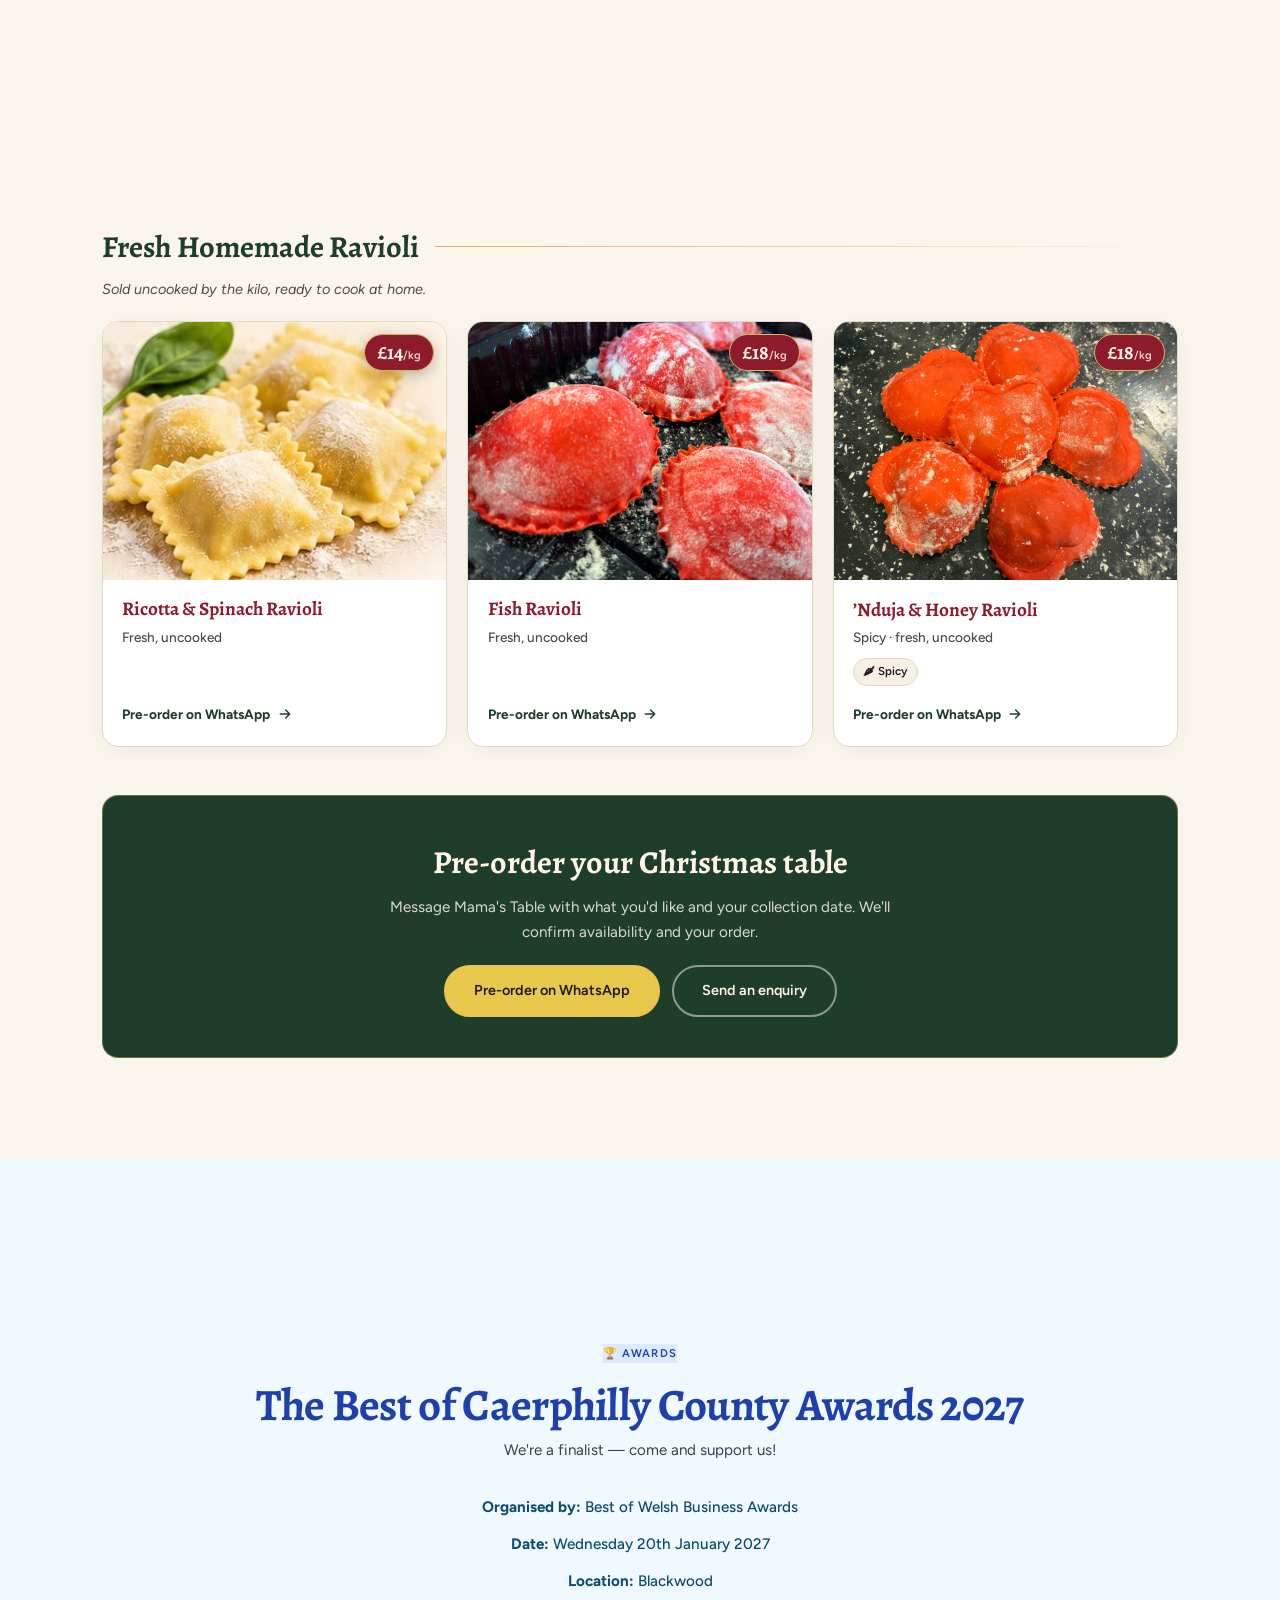
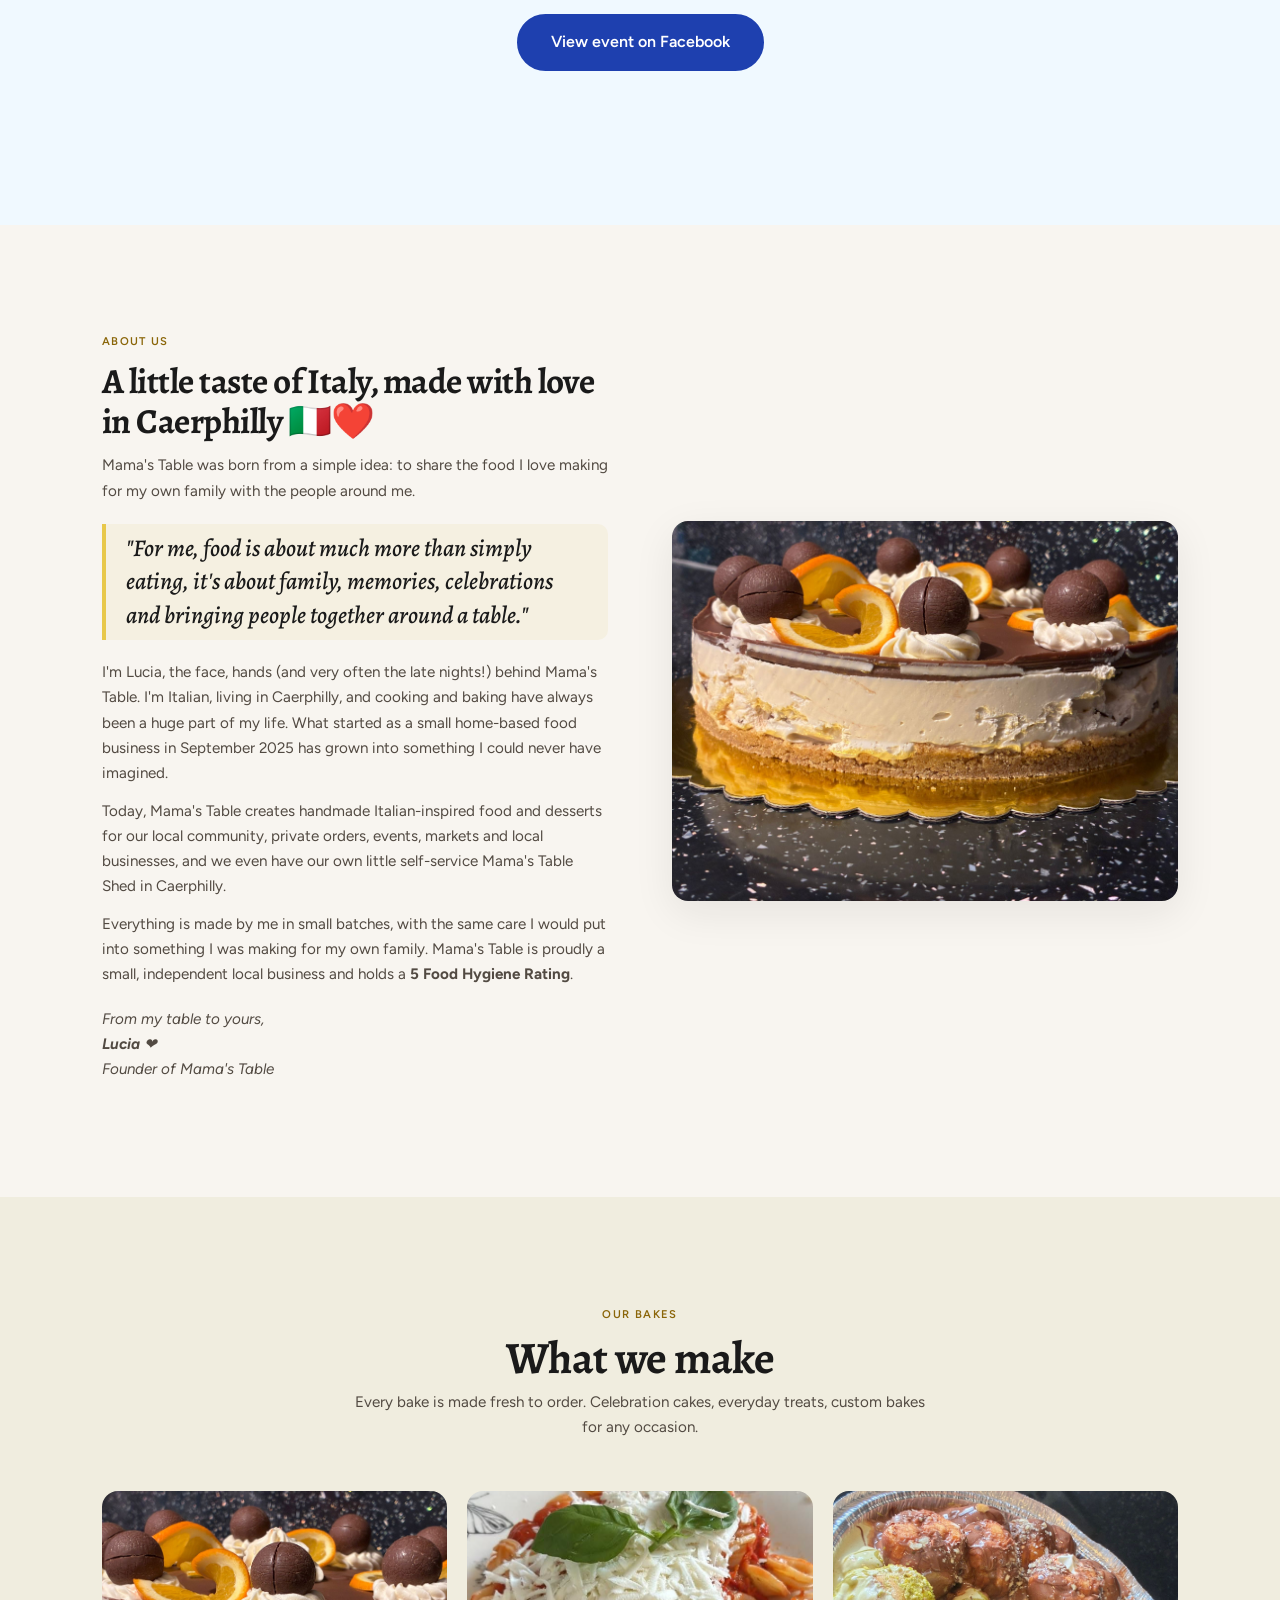
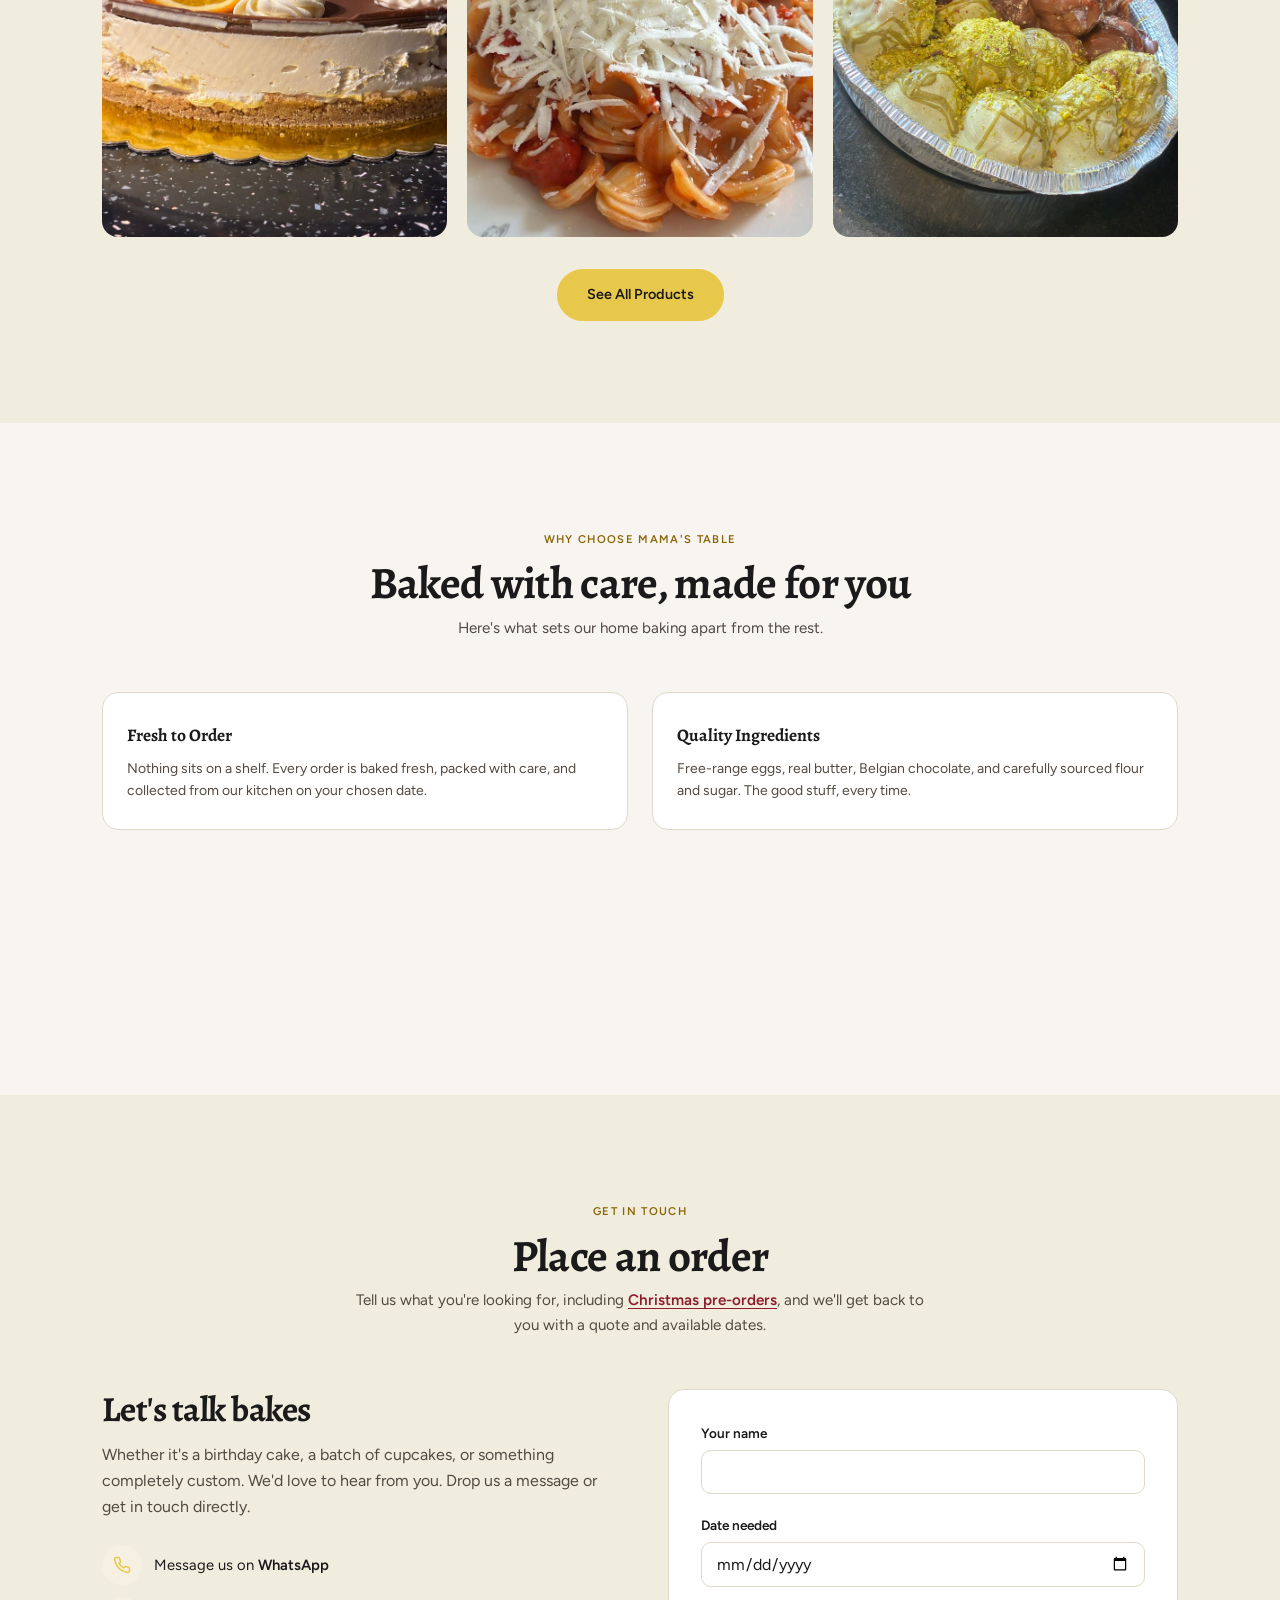
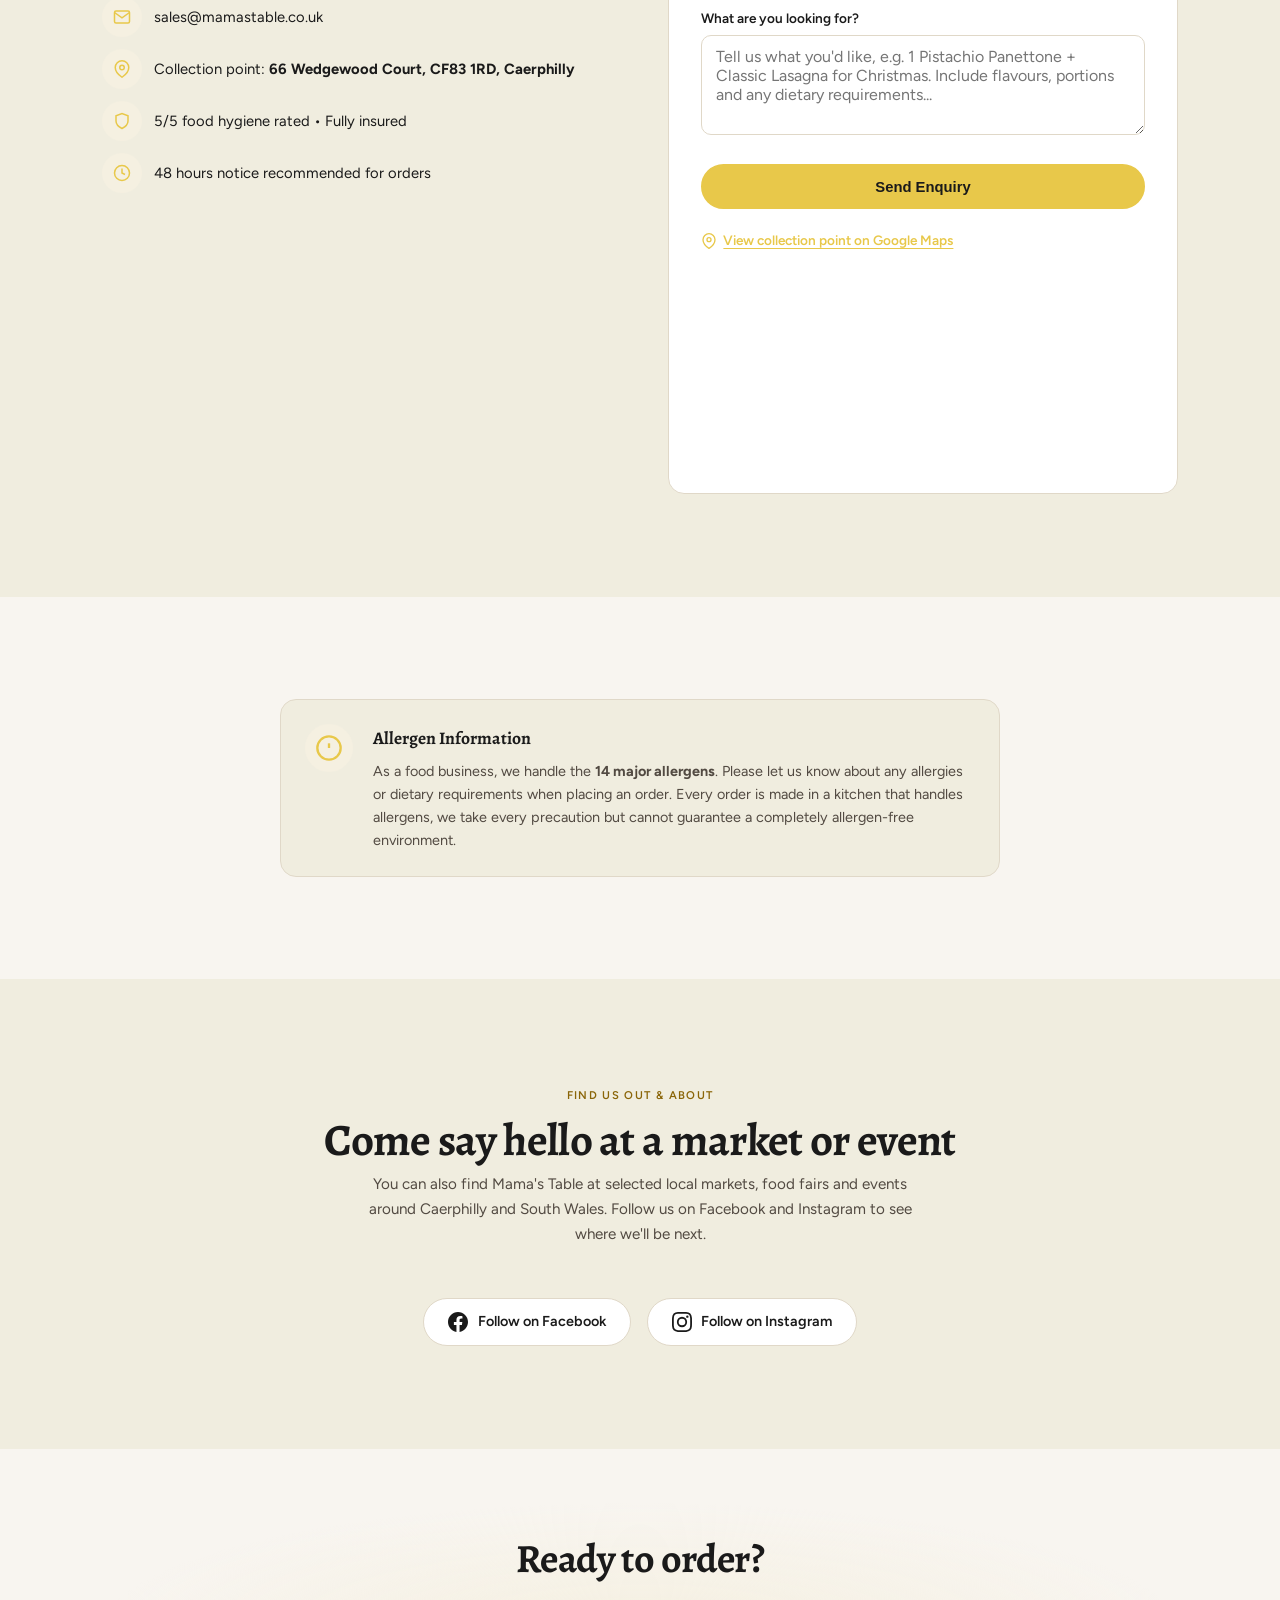
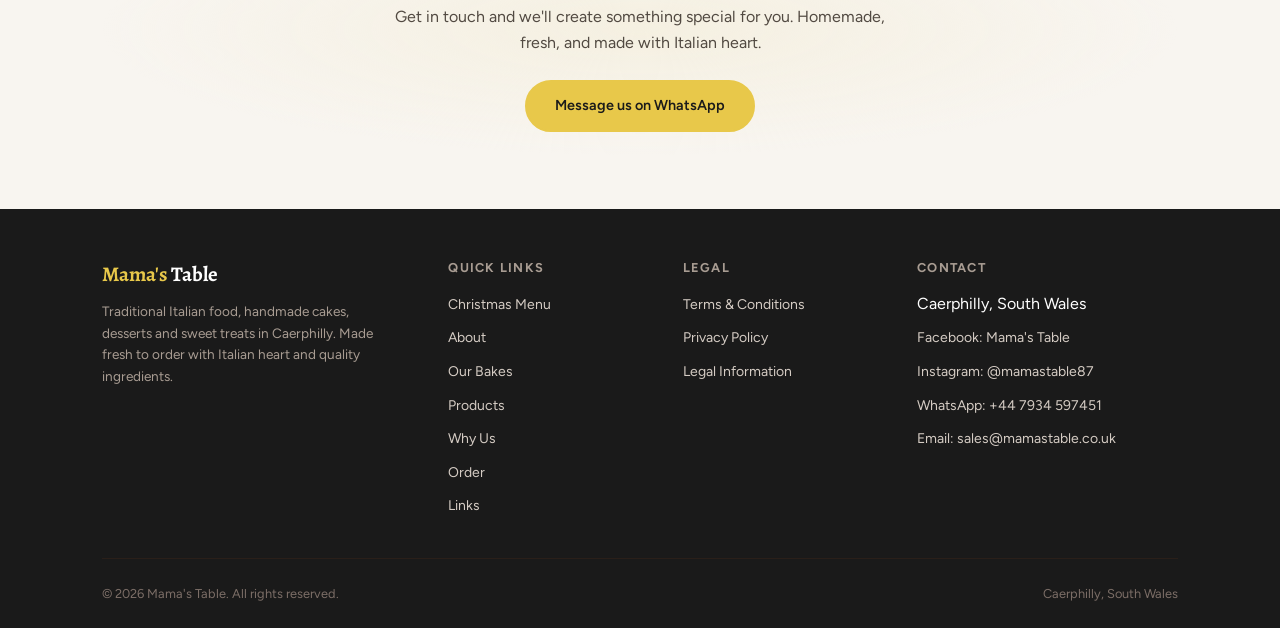
==== commit 6cf7d10b: "Give hero room below the Christmas bar on desktop Co-Authored-By: Claude Opus 5.5 <noreply@anthropic" ====
--- a/index.html
+++ b/index.html
@@ -20,7 +20,7 @@
 <link rel="preconnect" href="https://fonts.gstatic.com" crossorigin>
 <link href="https://fonts.googleapis.com/css2?family=Alegreya:ital,wght@0,500;0,600;0,700;0,800;1,500;1,600&display=swap" rel="stylesheet">
 <link href="https://fonts.googleapis.com/css2?family=Figtree:wght@400;500;600;700&display=swap" rel="stylesheet">
-<link rel="stylesheet" href="css/style.css?v=20261109">
+<link rel="stylesheet" href="css/style.css?v=20261109b">
 <link rel="preload" as="image" href="hero-frames/ezgif-frame-001.jpg">
 <link rel="icon" type="image/png" href="img/logo.png">
 <!-- LocalBusiness Schema -->
@@ -803,6 +803,6 @@
   </div>
 </footer>
 
-<script src="js/script.js?v=20261109"></script>
+<script src="js/script.js?v=20261109b"></script>
 </body>
 </html>
--- a/css/style.css
+++ b/css/style.css
@@ -102,11 +102,11 @@
 .nav-cta{
   display:inline-flex;align-items:center;
   padding:.5rem 1.25rem;border-radius:50px;
-  background:var(--accent);color:var(--white);
+  background:var(--accent);color:var(--ink);
   font-size:.8125rem;font-weight:600;
   transition:background .25s,transform .25s;
 }
-.nav-cta:hover{background:var(--accent-hover);transform:translateY(-1px)}
+.nav-cta:hover{background:var(--accent-hover);color:var(--white);transform:translateY(-1px)}
 
 /* --- Hero --- */
 .hero{
@@ -173,9 +173,9 @@
   transition:all .3s;border:2px solid transparent;
 }
 .btn-primary{
-  background:var(--accent);color:var(--white);border-color:var(--accent);
-}
-.btn-primary:hover{background:var(--accent-hover);border-color:var(--accent-hover);transform:translateY(-2px);box-shadow:var(--shadow-lg)}
+  background:var(--accent);color:var(--ink);border-color:var(--accent);
+}
+.btn-primary:hover{background:var(--accent-hover);border-color:var(--accent-hover);color:var(--white);transform:translateY(-2px);box-shadow:var(--shadow-lg)}
 .btn-outline{
   background:var(--white);color:var(--ink);border-color:var(--border);
 }
@@ -225,7 +225,7 @@
   display:inline-block;
   font-size:.7rem;font-weight:600;text-transform:uppercase;
   letter-spacing:.12em;
-  color:var(--accent);
+  color:var(--accent-dark);
   margin-bottom:.6rem;
 }
 
@@ -280,7 +280,7 @@
   align-items:center;
   justify-content:center;
   background:var(--accent);
-  color:var(--white);
+  color:var(--ink);
   padding:.75rem 1.25rem;
   border-radius:50px;
   font-weight:600;
@@ -289,7 +289,7 @@
   transition:background .3s, transform .2s;min-height:44px;
   cursor:pointer;
 }
-.sticky-cta:hover{background:var(--accent-hover);transform:translateY(-2px);}
+.sticky-cta:hover{background:var(--accent-hover);color:var(--white);transform:translateY(-2px);}
 /* Form validation UI */
 .form-error{color:var(--error);font-size:.75rem;}
 input:invalid, textarea:invalid, select:invalid{border-color:var(--error);}
@@ -377,7 +377,7 @@
   color:var(--accent);
 }
 .contact-detail .icon svg{width:18px;height:18px}
-.contact-detail a:hover{color:var(--accent)}
+.contact-detail a:hover{color:var(--accent-dark)}
 
 .collection-map{margin-top:.5rem;border-radius:var(--radius);overflow:hidden;box-shadow:0 2px 12px rgba(0,0,0,.08)}
 
@@ -404,11 +404,11 @@
 .form-error{display:block;font-size:.75rem;color:#c00;margin-top:4px;min-height:0}
 .btn-submit{
   width:100%;padding:.8rem;border-radius:50px;
-  background:var(--accent);color:var(--white);
+  background:var(--accent);color:var(--ink);
   border:2px solid var(--accent);font-size:.925rem;font-weight:600;
   cursor:pointer;transition:all .3s;
 }
-.btn-submit:hover{background:var(--accent-hover);border-color:var(--accent-hover);transform:translateY(-1px);box-shadow:var(--shadow-lg)}
+.btn-submit:hover{background:var(--accent-hover);color:var(--white);border-color:var(--accent-hover);transform:translateY(-1px);box-shadow:var(--shadow-lg)}
 
 /* --- CTA --- */
 .cta-block{
@@ -435,7 +435,7 @@
   padding:3rem 0 1.5rem;
 }
 .footer-grid{
-  display:grid;grid-template-columns:2fr 1fr 1fr;
+  display:grid;grid-template-columns:1.6fr 1fr 1fr 1.4fr;
   gap:clamp(2rem,4vw,3rem);
   margin-bottom:2rem;
 }
@@ -648,3 +648,200 @@
 }
 .nav-social-link:hover{color:var(--accent);background:var(--accent-light)}
 
+
+/* ============================================
+   Christmas promotion
+   ============================================ */
+:root{
+  --xmas-red:#8E1B2C;
+  --xmas-red-deep:#5E0F1B;
+  --xmas-green:#1F3D2B;
+  --xmas-gold:#D9B45A;
+  --accent-dark:#8a6508;
+}
+
+/* Announcement bar (sits at top of the fixed nav) */
+.xmas-bar{
+  display:block;
+  background:var(--xmas-red);
+  color:#FFF6E6;
+  text-align:center;
+  font-size:.85rem;font-weight:600;
+  padding:.5rem 1rem;
+  margin-top:calc(-.75rem - env(safe-area-inset-top));
+  padding-top:calc(.5rem + env(safe-area-inset-top));
+  margin-bottom:.6rem;
+  letter-spacing:.01em;
+  transition:background .25s;
+}
+.xmas-bar:hover{background:var(--xmas-red-deep)}
+.xmas-bar u{text-underline-offset:3px;text-decoration-color:var(--xmas-gold)}
+
+/* Highlighted nav link */
+.nav-links a.nav-xmas{color:var(--xmas-gold);font-weight:700}
+.nav-links a.nav-xmas:hover{color:#f1d58c}
+
+/* Hero pill */
+.hero-xmas-pill{
+  display:inline-flex;align-items:center;gap:.5rem;
+  background:var(--xmas-red);color:#FFF6E6;
+  border:1px solid rgba(217,180,90,.6);
+  padding:.4rem 1rem;border-radius:50px;
+  font-size:.85rem;font-weight:600;
+  margin-bottom:1.1rem;
+  box-shadow:0 4px 16px rgba(0,0,0,.25);
+  transition:transform .25s,background .25s;
+}
+.hero-xmas-pill:hover{background:var(--xmas-red-deep);transform:translateY(-1px)}
+.btn-xmas{background:var(--xmas-red);color:#FFF6E6;border-color:var(--xmas-red)}
+.btn-xmas:hover{background:var(--xmas-red-deep);border-color:var(--xmas-red-deep);transform:translateY(-2px);box-shadow:var(--shadow-lg)}
+
+/* Section */
+.xmas{
+  position:relative;
+  background:#FBF6EC;
+  padding:0 0 var(--section-pad);
+  overflow:hidden;
+  scroll-margin-top:9rem;
+}
+.xmas-head{
+  text-align:center;color:#FFF6E6;
+  position:relative;
+  padding:var(--section-pad) 0 clamp(2.5rem,5vw,3.5rem);
+  margin-bottom:clamp(.5rem,2vw,1rem);
+}
+.xmas-head::before{
+  content:'';position:absolute;z-index:-1;top:0;bottom:0;left:50%;width:100vw;transform:translateX(-50%);
+  background:
+    radial-gradient(ellipse 70% 60% at 50% 0%, rgba(217,180,90,.22), transparent 70%),
+    linear-gradient(180deg,var(--xmas-red-deep),var(--xmas-red));
+}
+.xmas .container{position:relative;z-index:0}
+.xmas-head .tag{color:var(--xmas-gold)}
+.xmas-head h2{
+  font-family:var(--head);
+  font-size:clamp(2rem,4.5vw,3.4rem);
+  font-weight:700;line-height:1.05;letter-spacing:-.015em;
+  margin-bottom:.6rem;text-wrap:balance;
+}
+.xmas-head p{max-width:560px;margin:0 auto;color:rgba(255,246,230,.88);font-size:1rem}
+.xmas-facts{display:flex;flex-wrap:wrap;justify-content:center;gap:.6rem;margin-top:1.25rem}
+.xmas-facts span{
+  font-size:.8rem;font-weight:600;
+  padding:.35rem .9rem;border-radius:50px;
+  background:rgba(255,246,230,.12);border:1px solid rgba(217,180,90,.45);color:#FFF6E6;
+}
+.xmas-jump{display:flex;justify-content:center;gap:.6rem;margin-top:1.5rem;flex-wrap:wrap}
+.xmas-jump a{
+  font-size:.875rem;font-weight:600;padding:.55rem 1.2rem;border-radius:50px;
+  background:#FFF6E6;color:var(--xmas-red);transition:transform .2s,background .2s;
+}
+.xmas-jump a:hover{transform:translateY(-1px);background:#fff}
+
+.xmas-group{margin-top:clamp(2rem,4vw,3rem);scroll-margin-top:6rem}
+.xmas-group-title{
+  display:flex;align-items:center;gap:1rem;
+  font-family:var(--head);font-size:clamp(1.4rem,2.6vw,1.9rem);
+  color:var(--xmas-green);margin-bottom:.35rem;
+}
+.xmas-group-title::after{content:'';flex:1;height:1px;background:linear-gradient(90deg,var(--xmas-gold),transparent)}
+.xmas-group-note{font-size:.9rem;color:var(--ink-muted);margin-bottom:1.25rem;font-style:italic}
+
+.xmas-grid{display:grid;grid-template-columns:repeat(3,1fr);gap:1.25rem}
+.xmas-card{
+  background:var(--white);
+  border:1px solid var(--border);
+  border-radius:var(--radius);
+  overflow:hidden;
+  display:flex;flex-direction:column;
+  box-shadow:var(--shadow);
+  transition:transform .3s,box-shadow .3s;
+}
+.xmas-card:hover{transform:translateY(-4px);box-shadow:var(--shadow-lg)}
+.xmas-media{position:relative;aspect-ratio:4/3;overflow:hidden;background:var(--xmas-green)}
+.xmas-media img{width:100%;height:100%;object-fit:cover;transition:transform .5s}
+.xmas-card:hover .xmas-media img{transform:scale(1.04)}
+.xmas-media--art{
+  display:flex;align-items:center;justify-content:center;
+  background:
+    radial-gradient(circle at 30% 25%, rgba(217,180,90,.25), transparent 45%),
+    linear-gradient(135deg,var(--xmas-green),#13281c);
+  color:var(--xmas-gold);
+}
+.xmas-media--art.red{background:radial-gradient(circle at 70% 25%, rgba(217,180,90,.25), transparent 45%),linear-gradient(135deg,var(--xmas-red),var(--xmas-red-deep))}
+.xmas-media--art svg{width:34%;height:auto;opacity:.9}
+.xmas-price{
+  position:absolute;top:.75rem;right:.75rem;
+  background:var(--xmas-red);color:#FFF6E6;
+  font-family:var(--head);font-weight:700;font-size:1.25rem;line-height:1;
+  padding:.45rem .75rem;border-radius:50px;
+  border:1.5px solid var(--xmas-gold);
+  box-shadow:0 4px 14px rgba(0,0,0,.25);
+}
+.xmas-price small{font-family:var(--body);font-size:.7rem;font-weight:600;opacity:.85}
+.xmas-body{padding:1.1rem 1.2rem 1.25rem;display:flex;flex-direction:column;gap:.35rem;flex:1}
+.xmas-body h4{font-family:var(--head);font-size:1.2rem;line-height:1.2;color:var(--xmas-red)}
+.xmas-size{font-size:.85rem;color:var(--ink-muted);font-weight:500}
+.xmas-opts{display:flex;flex-wrap:wrap;gap:.35rem;margin-top:.25rem}
+.xmas-opts span{
+  font-size:.72rem;font-weight:600;
+  padding:.2rem .6rem;border-radius:50px;
+  background:var(--accent-light);border:1px solid var(--border);color:var(--ink);
+}
+.xmas-order{
+  margin-top:auto;padding-top:.75rem;
+  display:inline-flex;align-items:center;gap:.4rem;
+  font-size:.85rem;font-weight:700;color:var(--xmas-green);
+}
+.xmas-order:hover{color:var(--xmas-red)}
+.xmas-order svg{width:16px;height:16px}
+
+.xmas-cta{
+  margin-top:clamp(2rem,4vw,3rem);
+  text-align:center;
+  background:var(--xmas-green);color:#FFF6E6;
+  border-radius:var(--radius);
+  padding:clamp(1.5rem,4vw,2.5rem);
+  border:1px solid rgba(217,180,90,.4);
+}
+.xmas-cta h3{font-family:var(--head);font-size:clamp(1.4rem,3vw,2rem);margin-bottom:.4rem}
+.xmas-cta p{color:rgba(255,246,230,.85);margin:0 auto 1.25rem;max-width:520px;font-size:.95rem}
+.xmas-cta .btn-row{display:flex;gap:.75rem;justify-content:center;flex-wrap:wrap}
+.xmas-cta .btn-outline{background:transparent;color:#FFF6E6;border-color:rgba(255,246,230,.5)}
+.xmas-cta .btn-outline:hover{background:rgba(255,246,230,.1);border-color:#FFF6E6}
+
+/* Products page Christmas banner */
+.xmas-banner{
+  display:flex;align-items:center;justify-content:space-between;gap:1.25rem;flex-wrap:wrap;
+  background:linear-gradient(135deg,var(--xmas-red),var(--xmas-red-deep));
+  color:#FFF6E6;border-radius:var(--radius);
+  padding:1.5rem 1.75rem;border:1px solid rgba(217,180,90,.5);
+  box-shadow:var(--shadow-lg);
+}
+.xmas-banner h2{font-family:var(--head);font-size:clamp(1.3rem,3vw,1.8rem);margin-bottom:.2rem}
+.xmas-banner p{color:rgba(255,246,230,.85);font-size:.9rem}
+.xmas-banner .btn{background:#FFF6E6;color:var(--xmas-red);border-color:#FFF6E6}
+.xmas-banner .btn:hover{background:#fff;transform:translateY(-2px)}
+
+@media(max-width:1024px){.xmas-grid{grid-template-columns:repeat(2,1fr)}}
+@media(max-width:900px){.xmas-bar{margin-top:calc(-.75rem - env(safe-area-inset-top))}}
+@media(max-width:600px){
+  .xmas-grid{grid-template-columns:1fr 1fr;gap:.75rem}
+  .xmas-body{padding:.8rem .85rem 1rem}
+  .xmas-body h4{font-size:1rem}
+  .xmas-size{font-size:.78rem}
+  .xmas-price{font-size:1rem;padding:.35rem .6rem;top:.5rem;right:.5rem}
+  .xmas-opts span{font-size:.66rem}
+  .xmas-order{font-size:.78rem}
+  .xmas-bar{font-size:.78rem}
+  .xmas-banner{flex-direction:column;align-items:flex-start}
+}
+@media(max-width:380px){.xmas-grid{grid-template-columns:1fr}}
+@media (prefers-reduced-motion: reduce){.xmas-card,.xmas-card:hover,.xmas-media img{transition:none;transform:none}}
+
+/* Social icons are hidden in the mobile header (they live in the burger menu/footer) */
+@media(max-width:900px){.nav-inner > .nav-socials{display:none}}
+@media(max-width:900px){.xmas{scroll-margin-top:0}.xmas-group{scroll-margin-top:1rem}}
+
+/* Room for the announcement bar + taller nav above hero content */
+@media(min-width:901px){.hero{padding-top:10rem}}
